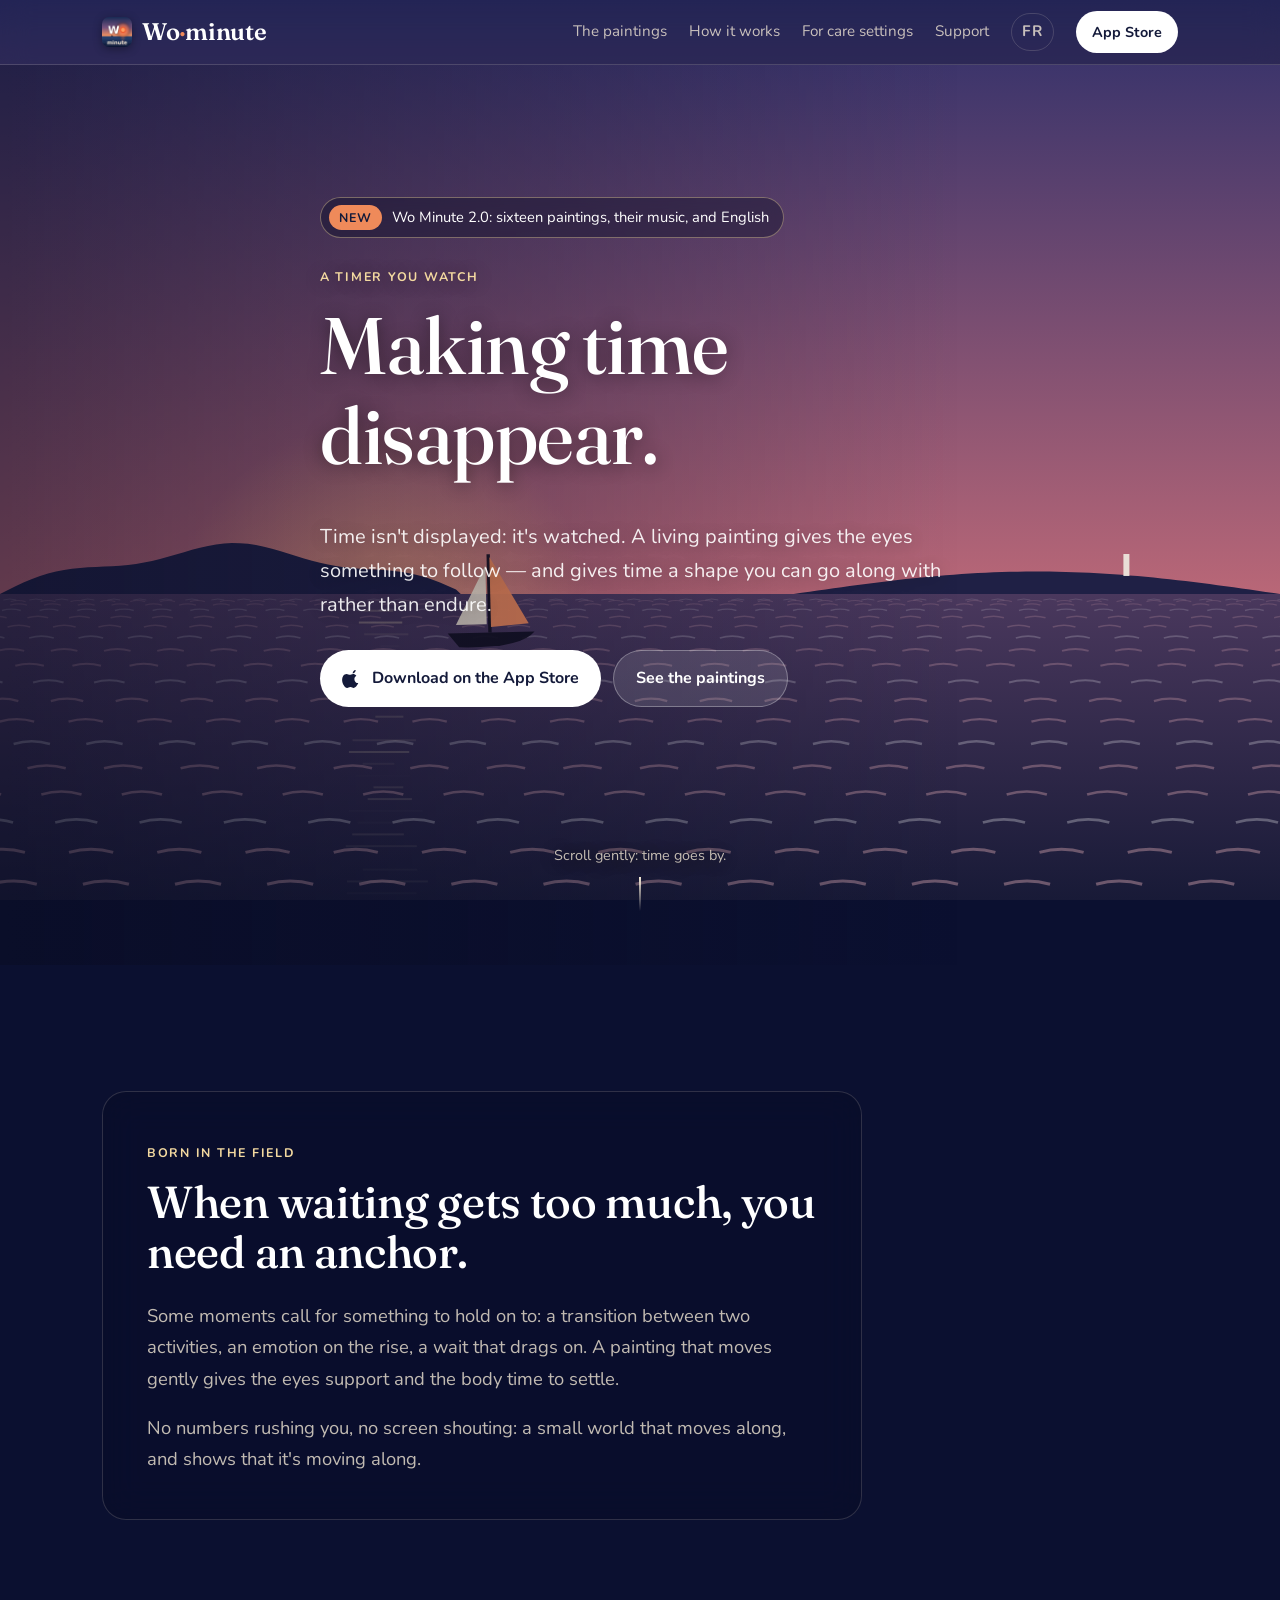
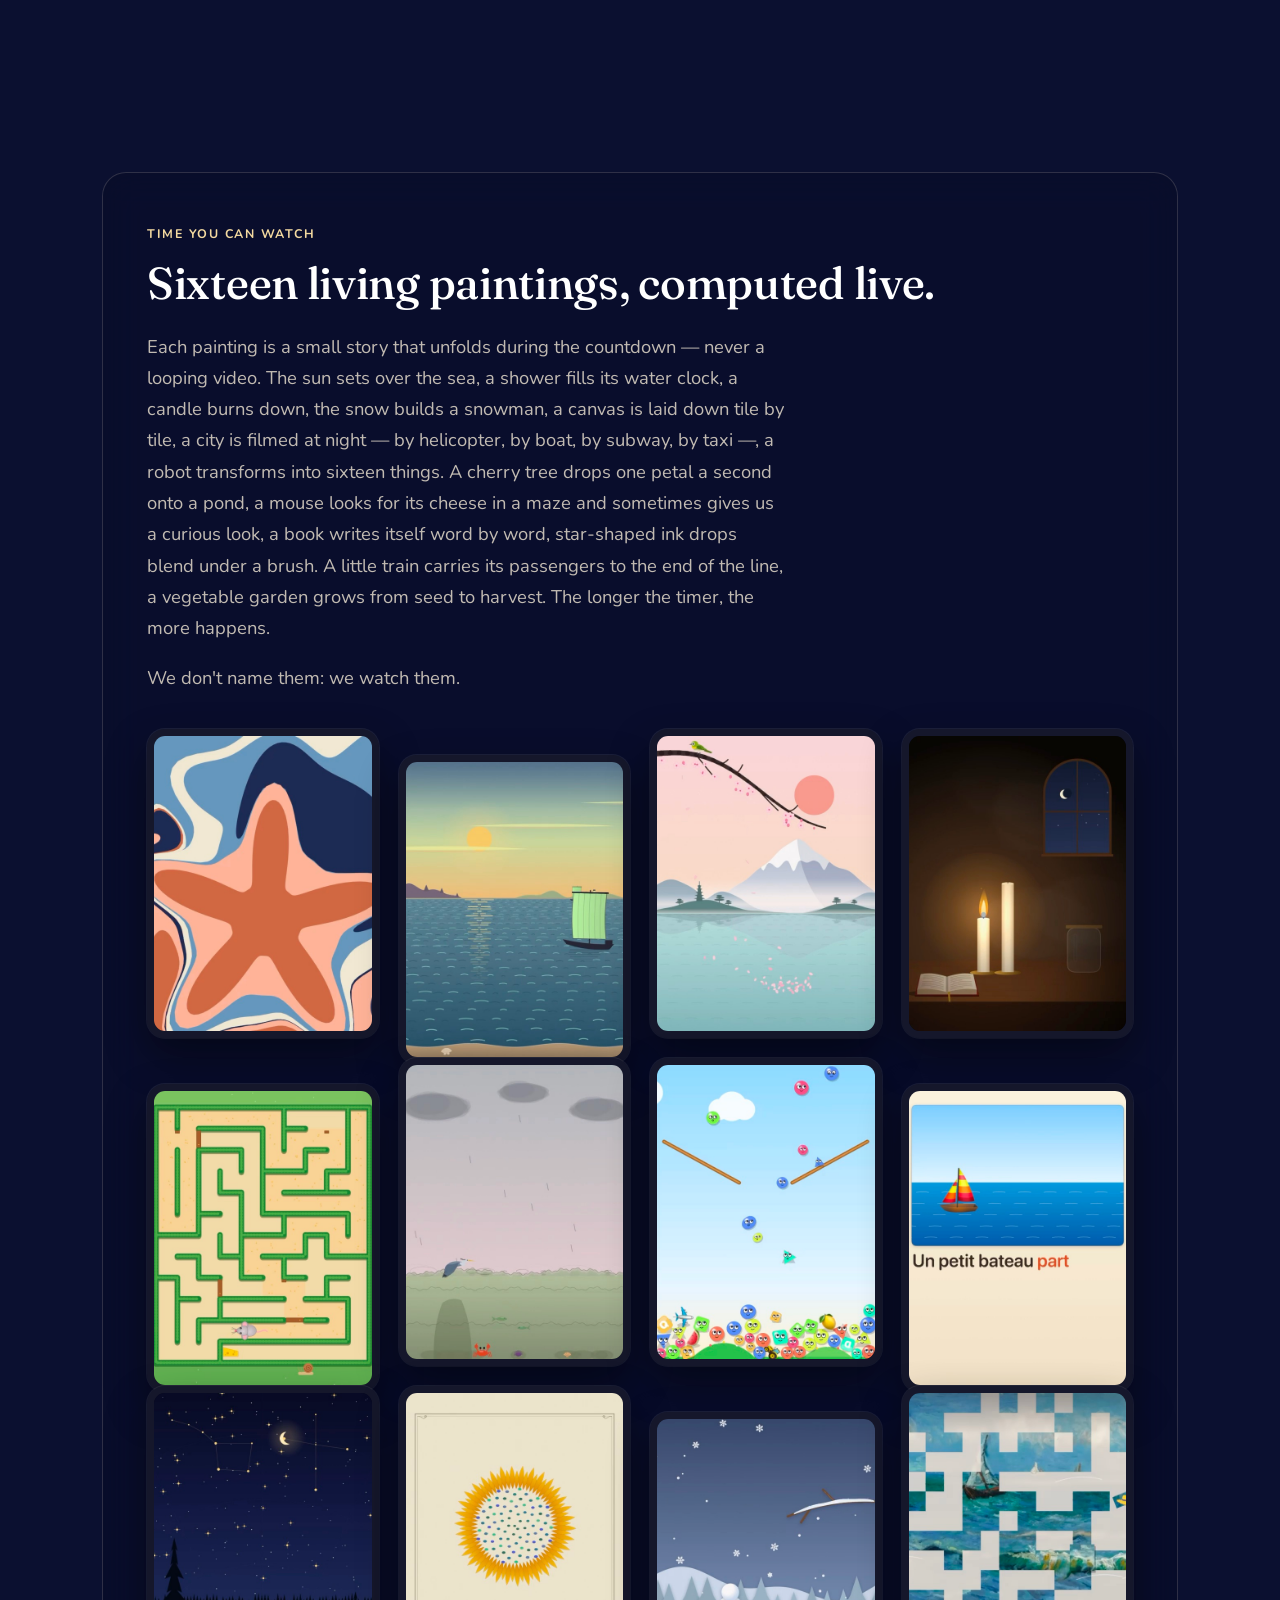
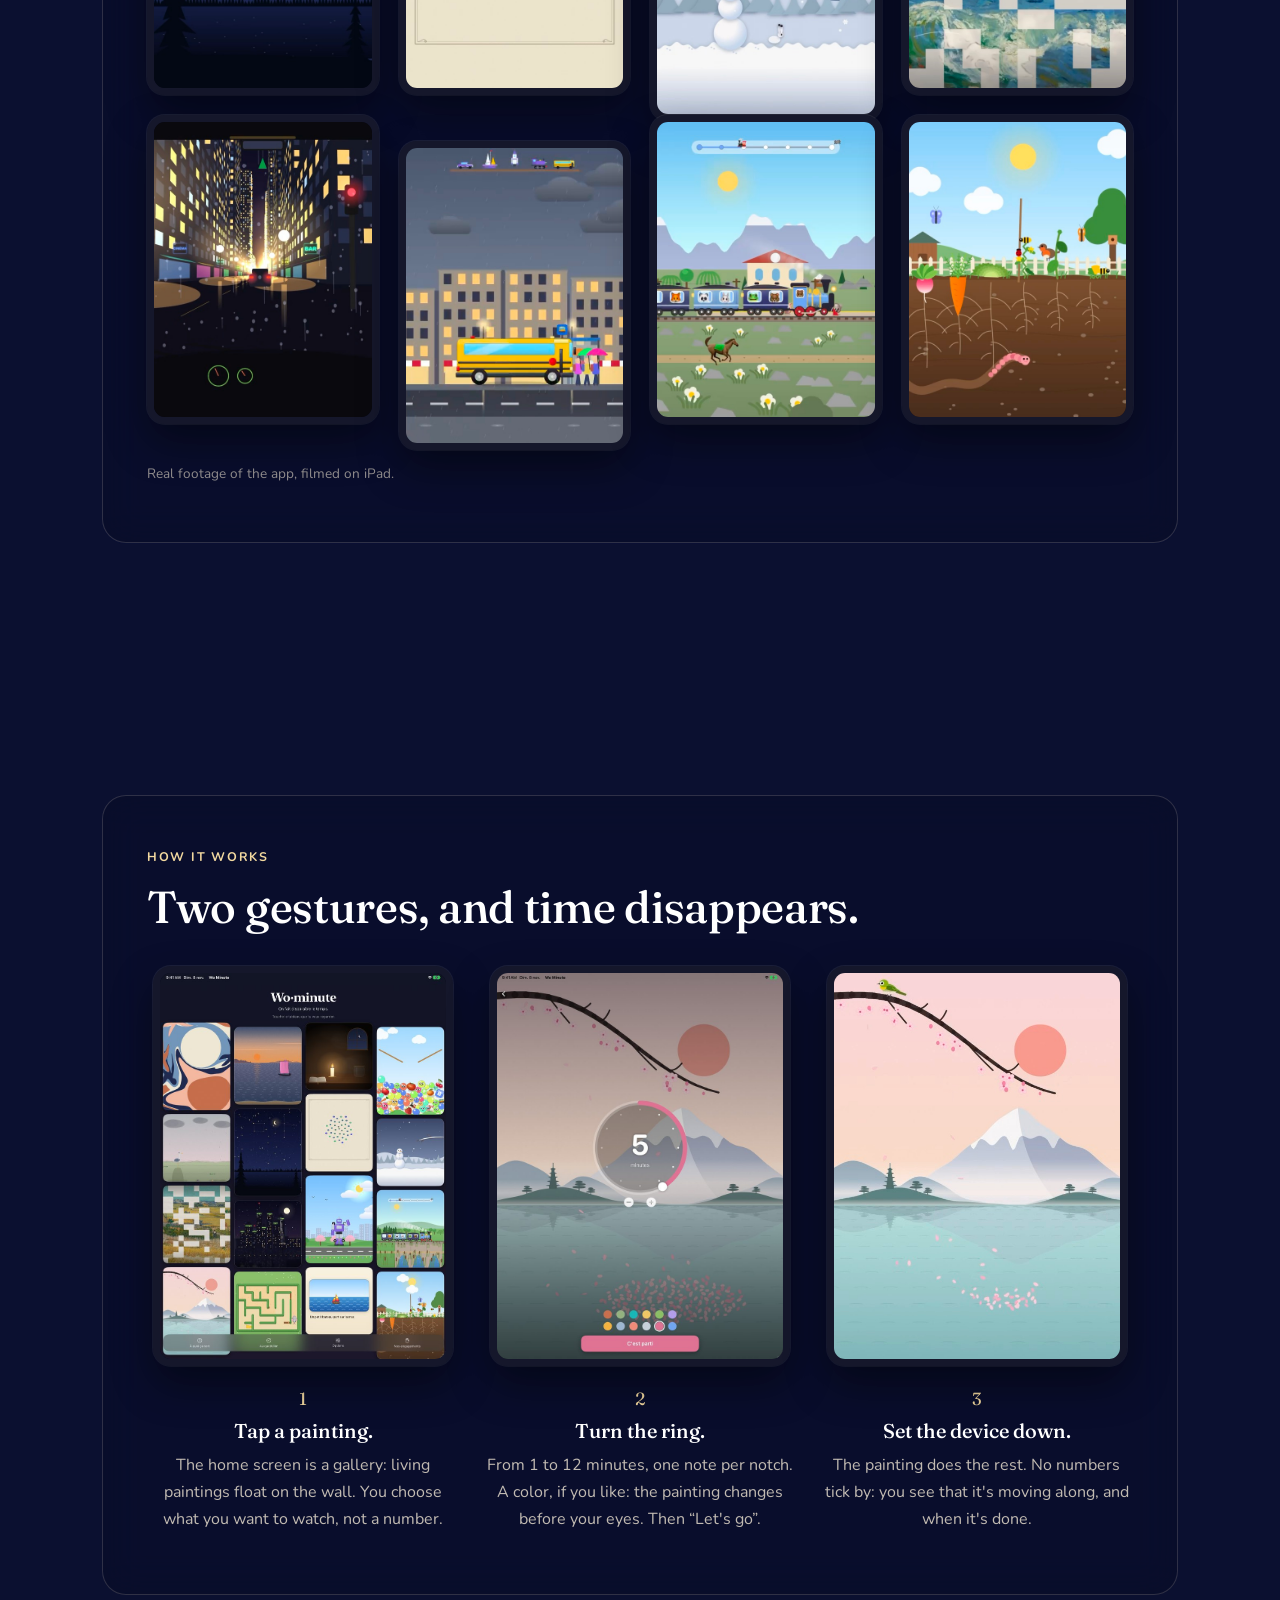
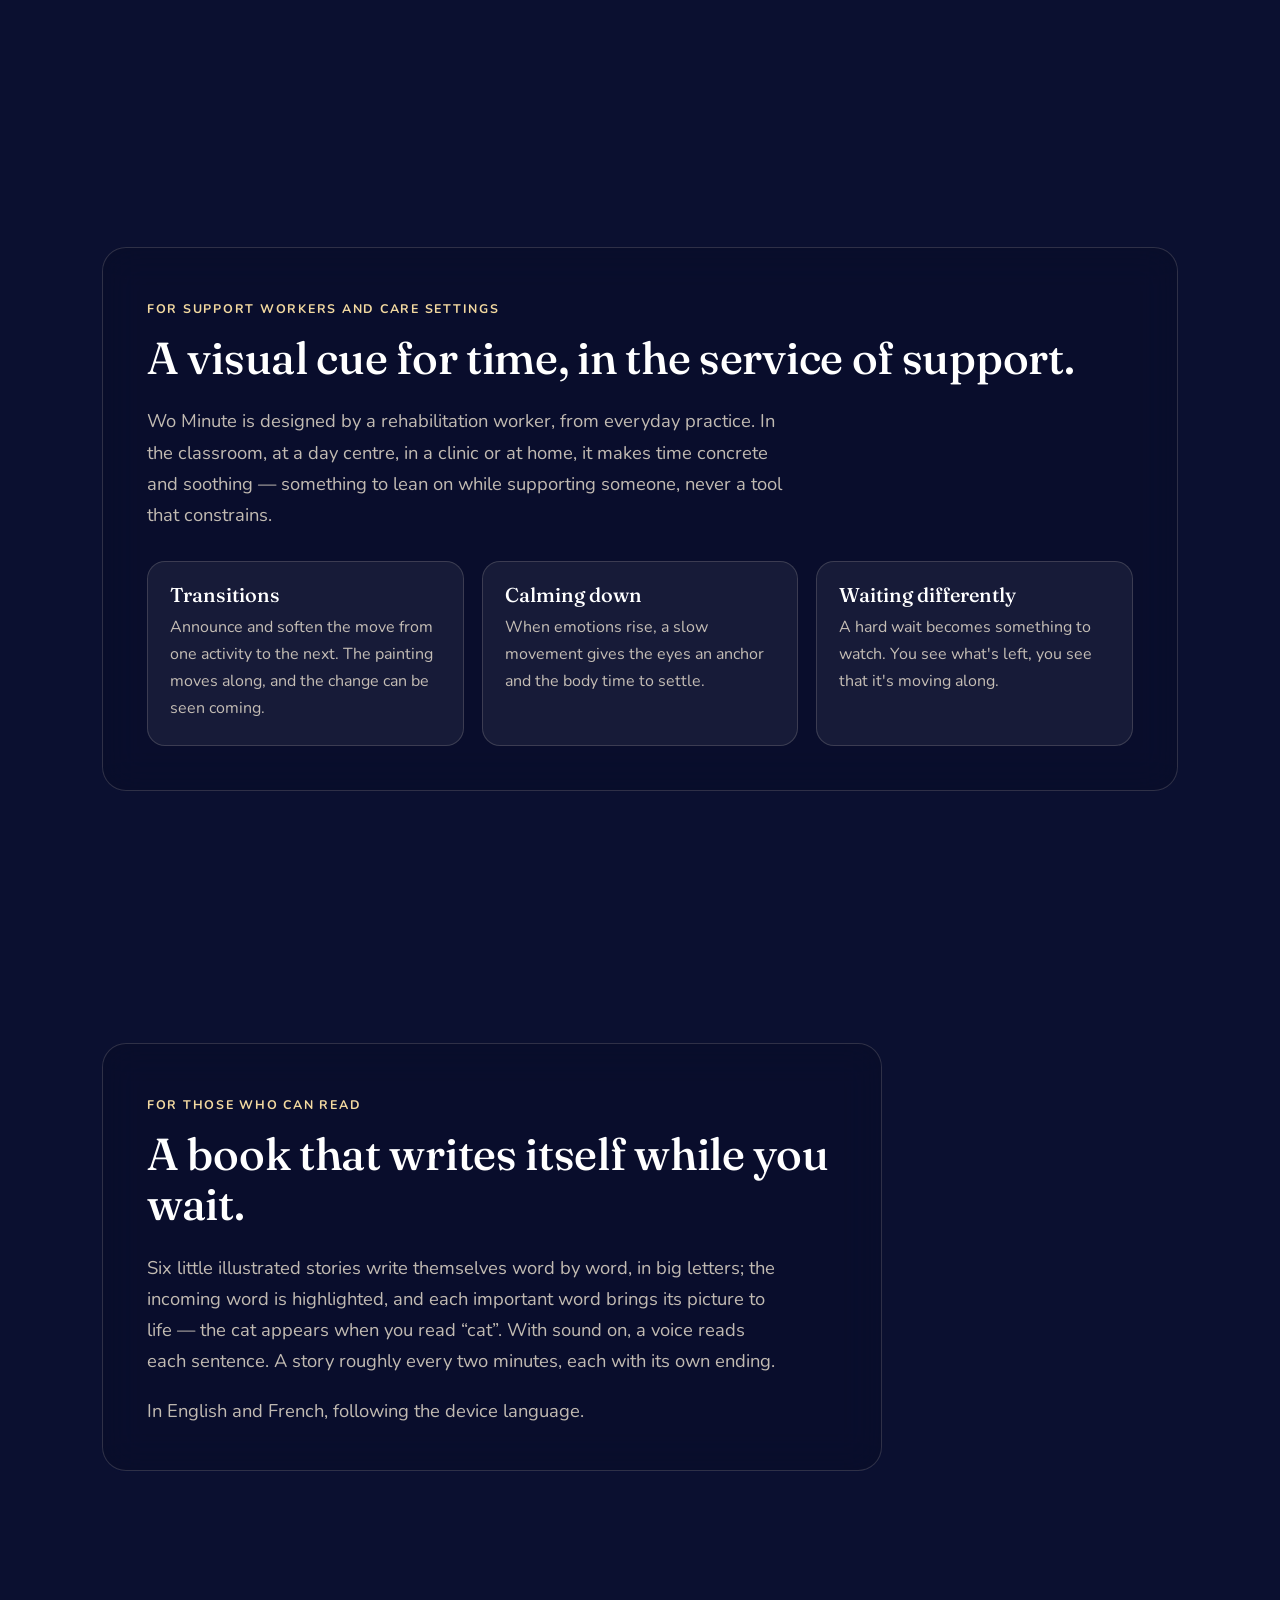
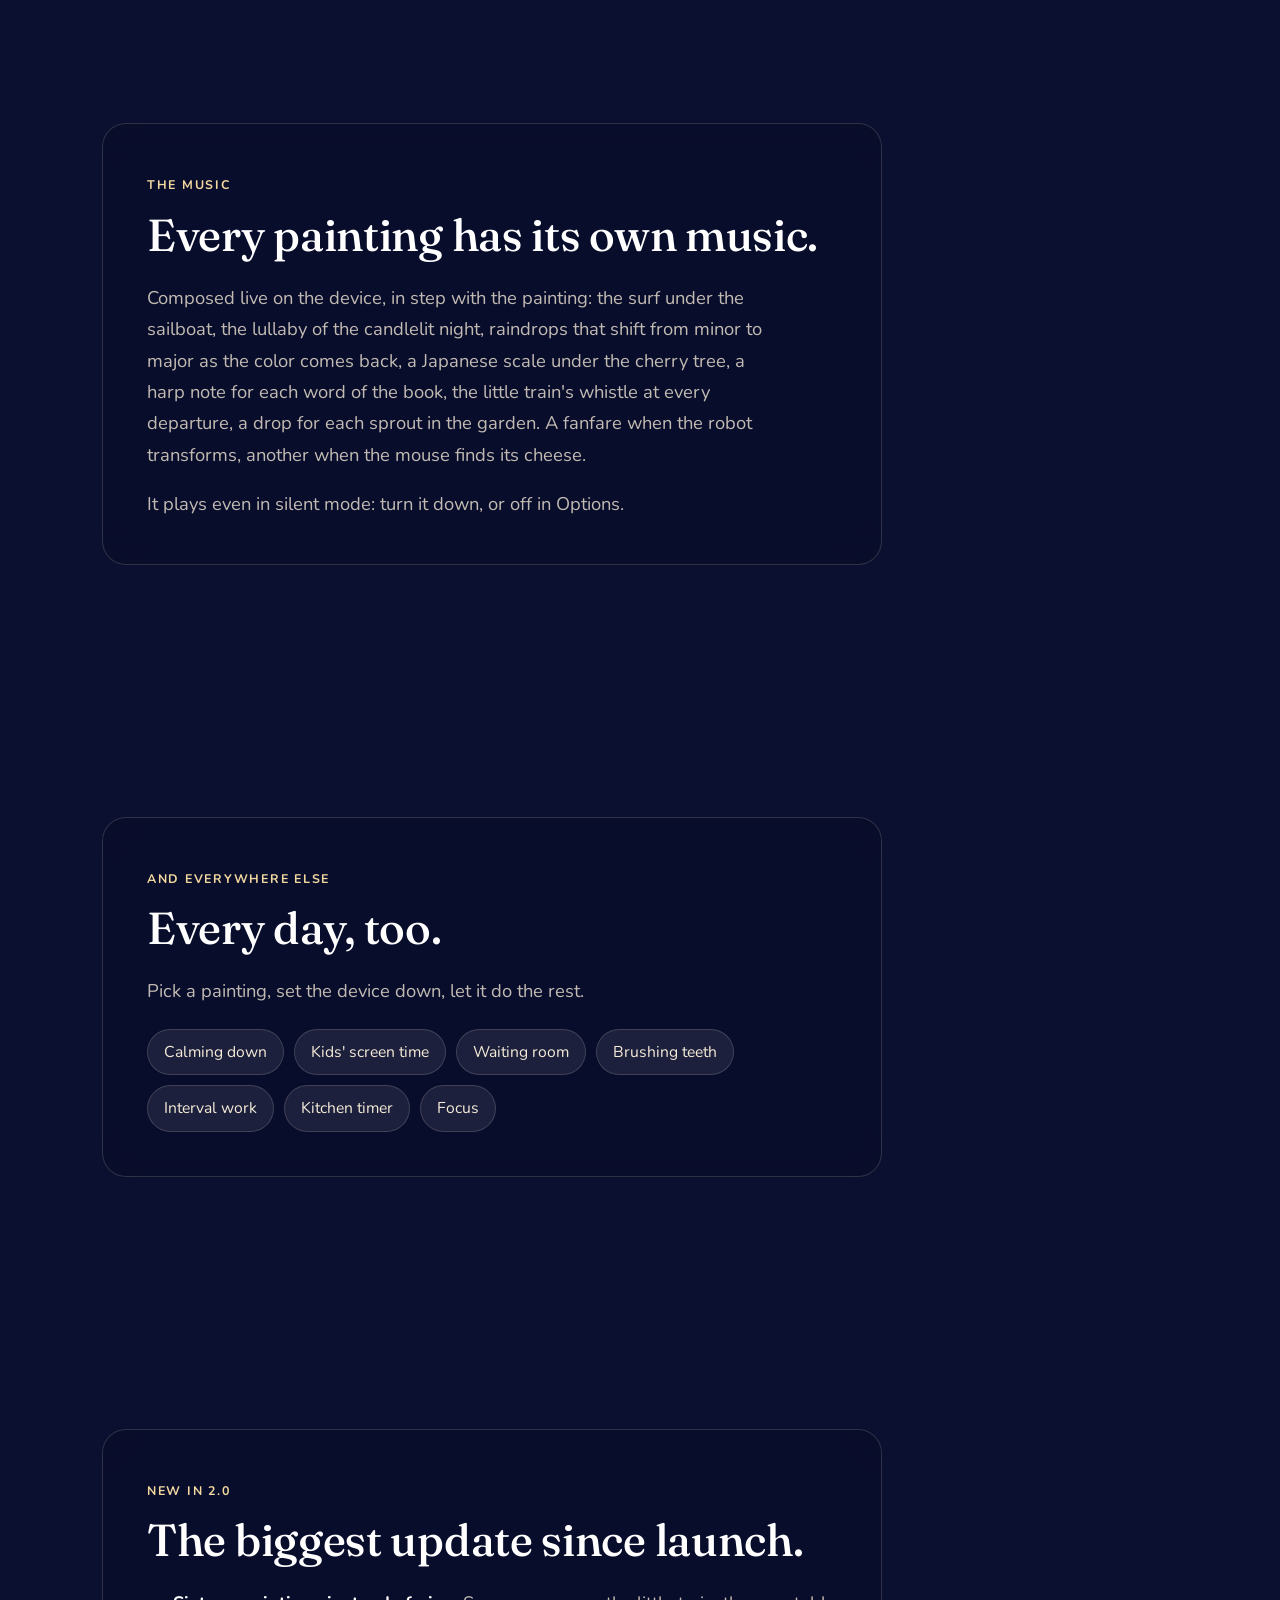
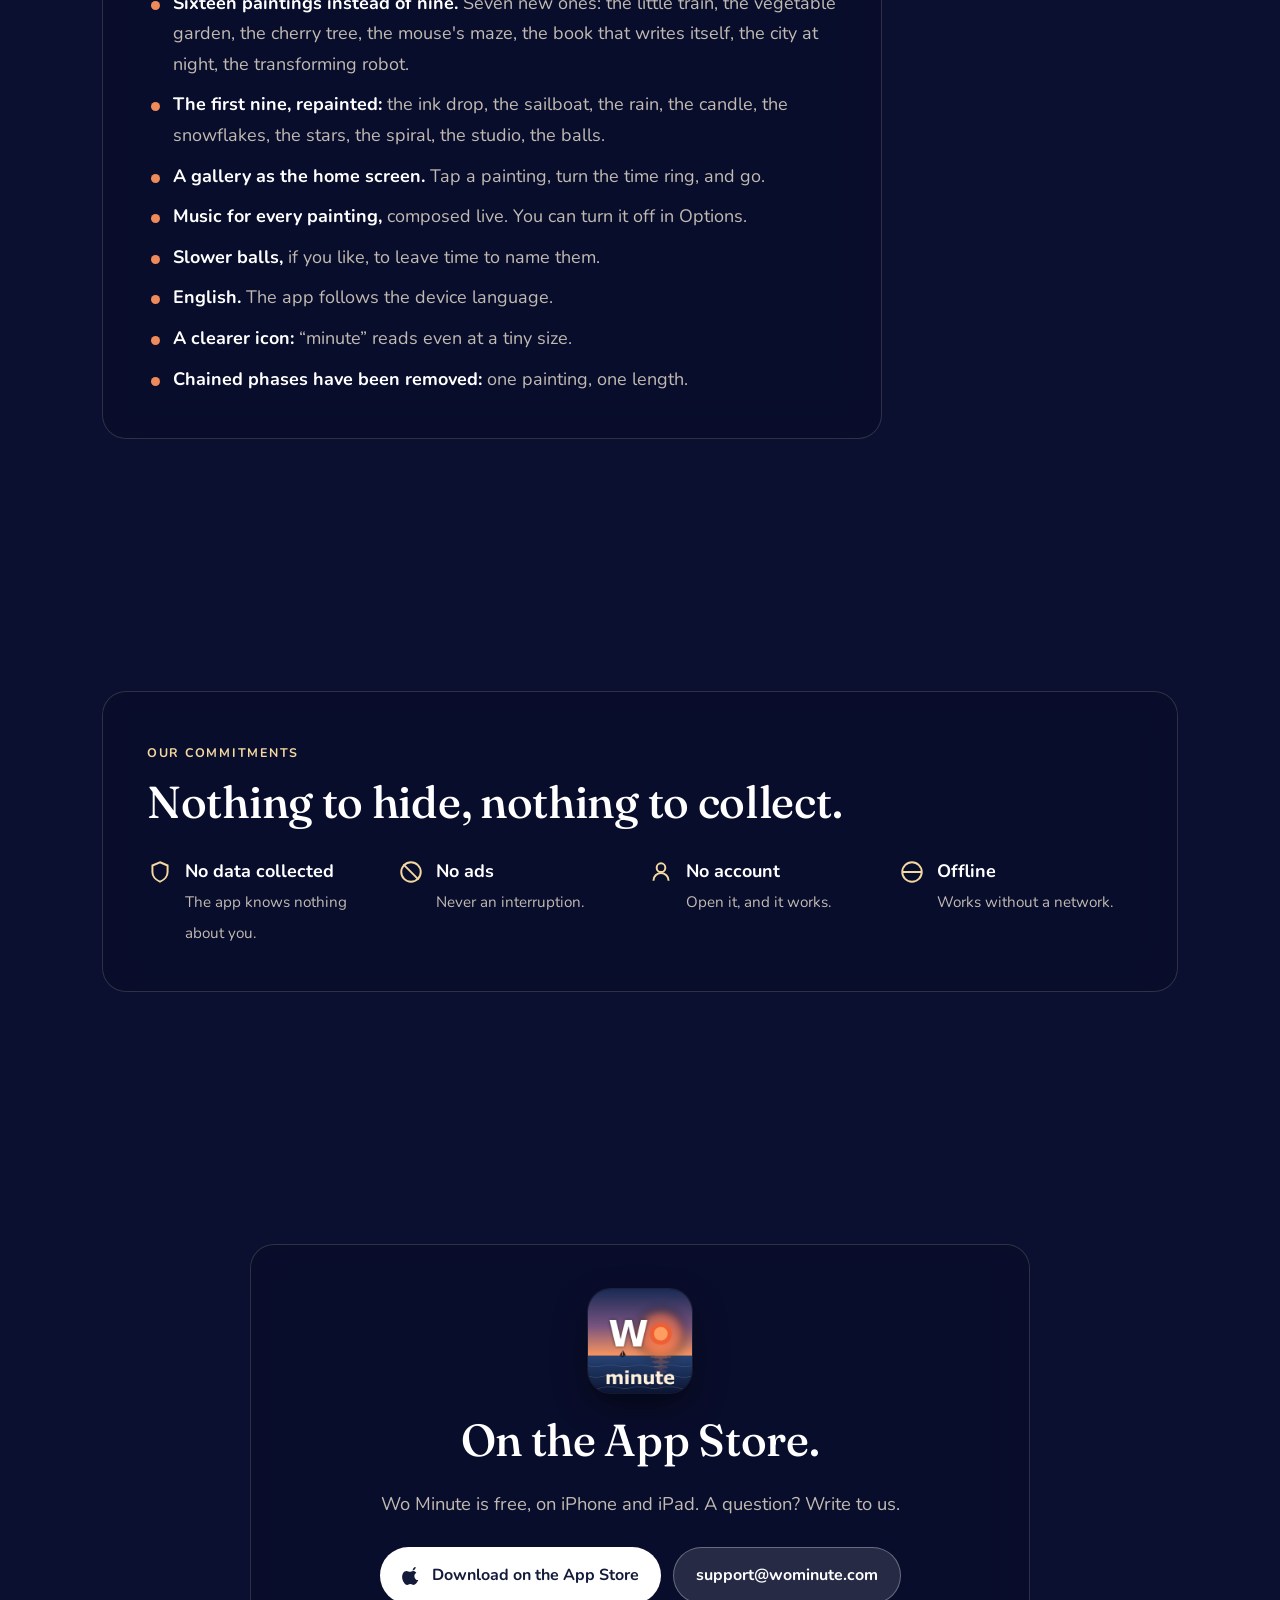
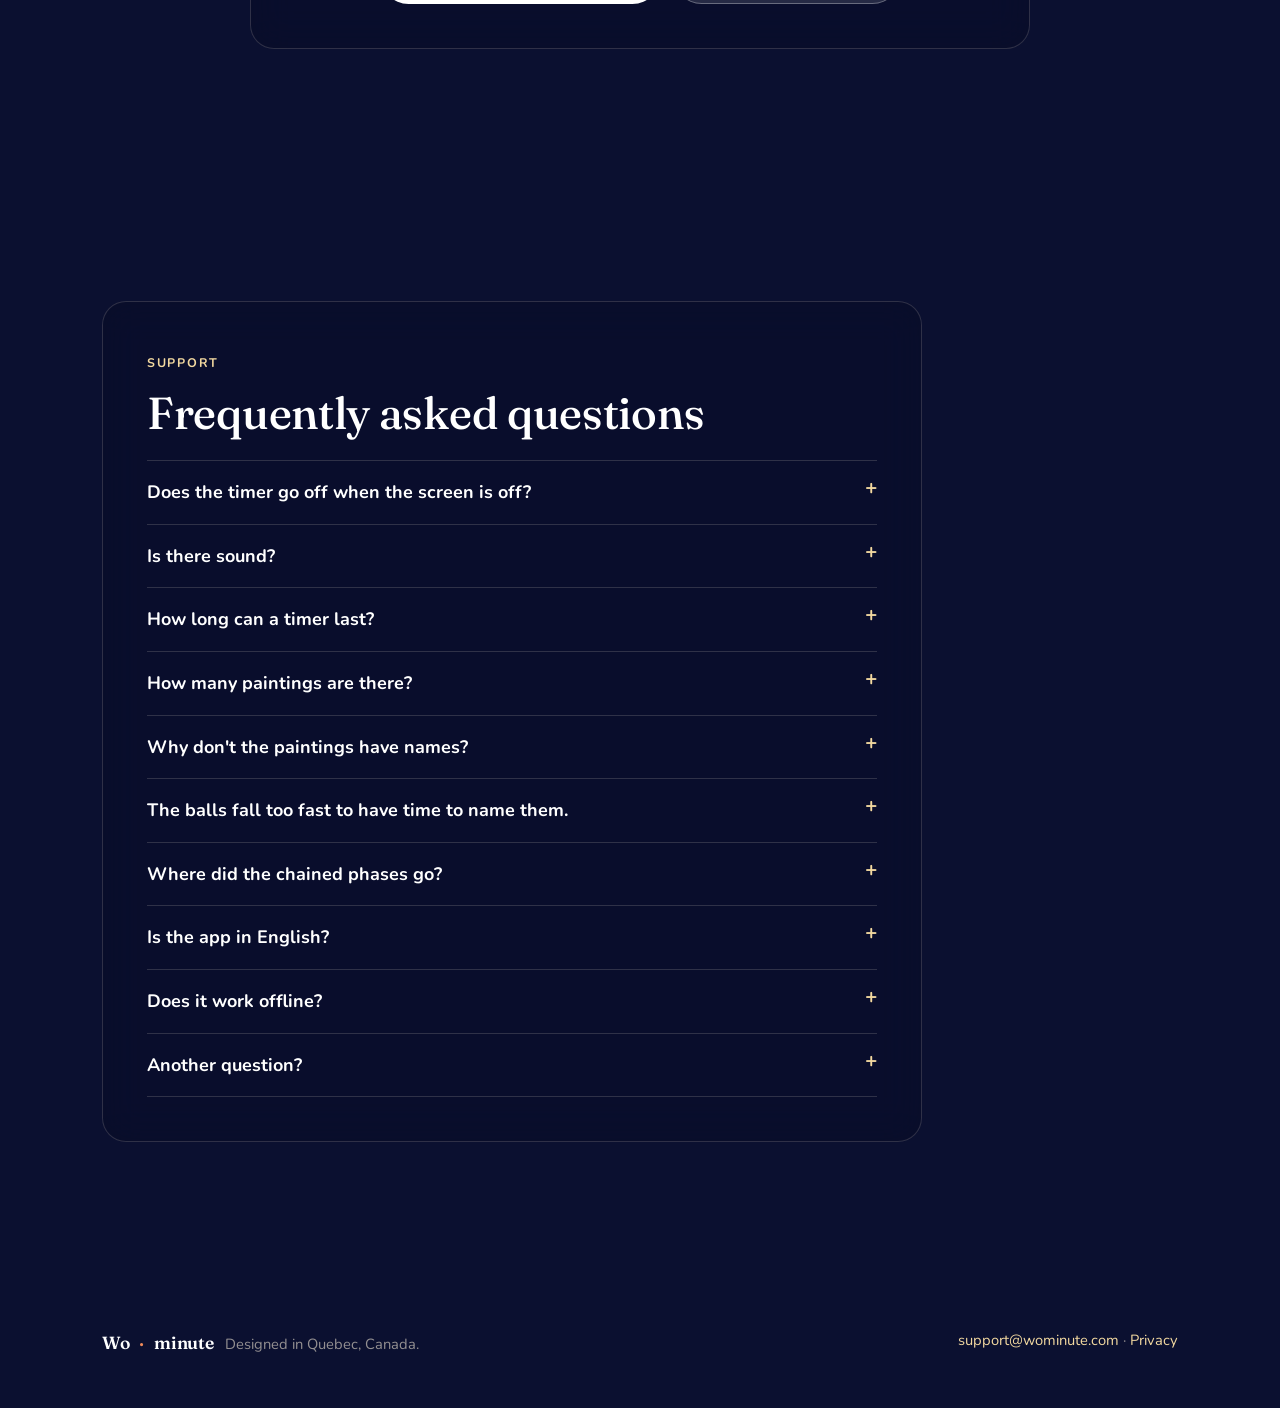
==== en/index.html @ 05194657 "Site 2.0 : la page anglaise, la nouvelle icône, « Nouveau dans la 2.0 », la FAQ des alertes corrigée" ====
<!doctype html>
<html lang="en">
<head>
<meta charset="utf-8">
<meta name="viewport" content="width=device-width, initial-scale=1, viewport-fit=cover">
<title>Wo Minute — Making time disappear</title>
<meta name="description" content="Wo Minute is a timer you watch. Sixteen living paintings, computed live, give the eyes something to follow and give time a shape you can go along with. Designed in Quebec by a rehabilitation worker.">
<meta name="theme-color" content="#0b1030">
<link rel="icon" type="image/png" href="/favicon.png">
<link rel="apple-touch-icon" href="/apple-touch-icon.png">
<link rel="alternate" hreflang="fr" href="https://wominute.com/">
<link rel="alternate" hreflang="en" href="https://wominute.com/en/">
<link rel="alternate" hreflang="x-default" href="https://wominute.com/">
<meta property="og:locale" content="en_US">
<meta property="og:locale:alternate" content="fr_CA">
<meta property="og:title" content="Wo Minute — Making time disappear">
<meta property="og:description" content="The timer you watch. A visual anchor for transitions, calming down and hard waits.">
<meta property="og:type" content="website">
<meta property="og:image" content="https://wominute.com/scenes/vagues.jpg">
<link rel="preconnect" href="https://fonts.googleapis.com">
<link rel="preconnect" href="https://fonts.gstatic.com" crossorigin>
<link href="https://fonts.googleapis.com/css2?family=Fraunces:opsz,wght@9..144,400;9..144,500;9..144,600&family=Nunito:wght@400;500;600;700&display=swap" rel="stylesheet">
<link rel="stylesheet" href="/site.css">
</head>
<body>
<canvas id="ciel" aria-hidden="true"></canvas>

<header>
  <div class="wrap nav">
    <a class="logo" href="#" aria-label="Wo Minute, back to top"><img src="/icone.png" alt=""><span class="mot">Wo<span>·</span>minute</span></a>
    <nav class="liens">
      <a class="secondaire" href="#paintings">The paintings</a>
      <a class="secondaire" href="#how">How it works</a>
      <a class="secondaire" href="#settings">For care settings</a>
      <a class="secondaire" href="#support">Support</a>
      <a class="langue" href="/" hreflang="fr" lang="fr" aria-label="Français">FR</a>
      <a class="btn btn-plein btn-petit" href="https://apps.apple.com/app/id6779363425">App Store</a>
    </nav>
  </div>
</header>

<main>
  <section class="ouverture">
    <div class="wrap">
      <a class="nouveau" href="#new"><b>New</b> Wo Minute 2.0: sixteen paintings, their music, and English</a><br>
      <div class="etiquette ombre">A timer you watch</div>
      <h1 class="ombre">Making time<br>disappear.</h1>
      <p class="lead ombre">Time isn't displayed: it's watched. A living painting gives the eyes something to follow — and gives time a shape you can go along with rather than endure.</p>
      <div class="actions">
        <a class="btn btn-plein" href="https://apps.apple.com/app/id6779363425">
          <svg viewBox="0 0 24 24" fill="currentColor" aria-hidden="true"><path d="M16.4 1.3c.1 1-.3 2-.9 2.7-.7.8-1.7 1.4-2.7 1.3-.1-1 .3-2 .9-2.7.7-.8 1.8-1.4 2.7-1.3zM19.5 16.9c-.5 1.2-.8 1.7-1.5 2.7-1 1.4-2.3 3.1-4 3.1-1.5 0-1.9-1-3.9-1-2 0-2.4 1-3.9 1-1.7 0-3-1.6-3.9-3C-.2 16.1-.6 11 1.4 8.3c1-1.4 2.6-2.3 4.1-2.3 1.6 0 2.6 1 3.9 1 1.3 0 2-1 3.9-1 1.4 0 2.9.8 3.9 2.1-3.4 1.9-2.9 6.8.4 8.8z"/></svg>
          Download on the App Store</a>
        <a class="btn btn-verre" href="#paintings">See the paintings</a>
      </div>
    </div>
    <div class="descends ombre">Scroll gently: time goes by.<i></i></div>
  </section>

  <section>
    <div class="wrap">
      <div class="carte apparait" style="max-width:760px">
        <div class="etiquette">Born in the field</div>
        <h2>When waiting gets too much, you need an anchor.</h2>
        <p class="lead">Some moments call for something to hold on to: a transition between two activities, an emotion on the rise, a wait that drags on. A painting that moves gently gives the eyes support and the body time to settle.</p>
        <p class="lead" style="margin:0">No numbers rushing you, no screen shouting: a small world that moves along, and shows that it's moving along.</p>
      </div>
    </div>
  </section>

  <section id="paintings">
    <div class="wrap">
      <div class="carte apparait">
        <div class="etiquette">Time you can watch</div>
        <h2>Sixteen living paintings, computed live.</h2>
        <p class="lead">Each painting is a small story that unfolds during the countdown — never a looping video. The sun sets over the sea, a shower fills its water clock, a candle burns down, the snow builds a snowman, a canvas is laid down tile by tile, a city is filmed at night — by helicopter, by boat, by subway, by taxi —, a robot transforms into sixteen things. A cherry tree drops one petal a second onto a pond, a mouse looks for its cheese in a maze and sometimes gives us a curious look, a book writes itself word by word, star-shaped ink drops blend under a brush. A little train carries its passengers to the end of the line, a vegetable garden grows from seed to harvest. The longer the timer, the more happens.</p>
        <p class="lead" style="margin:0">We don't name them: we watch them.</p>
        <div class="tableaux">
          <div class="tel"><video muted loop playsinline preload="none" poster="/scenes/goutte.jpg" aria-label="Star-shaped ink drops, a brush blending the colors"><source src="/scenes/goutte.mp4" type="video/mp4"></video></div>
          <div class="tel"><video muted loop playsinline preload="none" poster="/scenes/vagues.jpg" aria-label="A sailboat at sunset, the sea as a woodblock print"><source src="/scenes/vagues.mp4" type="video/mp4"></video></div>
          <div class="tel"><video muted loop playsinline preload="none" poster="/scenes/petales.jpg" aria-label="A cherry tree by a pond, a Japanese print"><source src="/scenes/petales.mp4" type="video/mp4"></video></div>
          <div class="tel"><video muted loop playsinline preload="none" poster="/scenes/bougie.jpg" aria-label="A candle in a bedroom, the night at the window"><source src="/scenes/bougie.mp4" type="video/mp4"></video></div>
          <div class="tel"><video muted loop playsinline preload="none" poster="/scenes/labyrinthe.jpg" aria-label="A mouse looking for its cheese in a hedge maze"><source src="/scenes/labyrinthe.mp4" type="video/mp4"></video></div>
          <div class="tel"><video muted loop playsinline preload="none" poster="/scenes/pluie.jpg" aria-label="A watercolor shower, a heron on its rock"><source src="/scenes/pluie.mp4" type="video/mp4"></video></div>
          <div class="tel"><video muted loop playsinline preload="none" poster="/scenes/balles.jpg" aria-label="Balls, fruit and letters falling"><source src="/scenes/balles.mp4" type="video/mp4"></video></div>
          <div class="tel"><video muted loop playsinline preload="none" poster="/scenes/texte.jpg" aria-label="An illustrated book writing itself word by word"><source src="/scenes/texte.mp4" type="video/mp4"></video></div>
          <div class="tel"><video muted loop playsinline preload="none" poster="/scenes/etoiles.jpg" aria-label="The constellations above a lake"><source src="/scenes/etoiles.mp4" type="video/mp4"></video></div>
          <div class="tel"><video muted loop playsinline preload="none" poster="/scenes/spirale.jpg" aria-label="Seeds set at the golden angle"><source src="/scenes/spirale.mp4" type="video/mp4"></video></div>
          <div class="tel"><video muted loop playsinline preload="none" poster="/scenes/flocons.jpg" aria-label="A paper-cut winter, a snowman"><source src="/scenes/flocons.mp4" type="video/mp4"></video></div>
          <div class="tel"><video muted loop playsinline preload="none" poster="/scenes/briques.jpg" aria-label="A Van Gogh canvas laid down tile by tile"><source src="/scenes/briques.mp4" type="video/mp4"></video></div>
          <div class="tel"><video muted loop playsinline preload="none" poster="/scenes/ville.jpg" aria-label="A city at night, seen from a taxi in the rain"><source src="/scenes/ville.mp4" type="video/mp4"></video></div>
          <div class="tel"><video muted loop playsinline preload="none" poster="/scenes/robot.jpg" aria-label="A robot transforming, and the scenery with it"><source src="/scenes/robot.mp4" type="video/mp4"></video></div>
          <div class="tel"><video muted loop playsinline preload="none" poster="/scenes/train.jpg" aria-label="A little steam train and its passengers, from station to station"><source src="/scenes/train.mp4" type="video/mp4"></video></div>
          <div class="tel"><video muted loop playsinline preload="none" poster="/scenes/potager.jpg" aria-label="A cutaway vegetable garden growing from seed to harvest"><source src="/scenes/potager.mp4" type="video/mp4"></video></div>
        </div>
        <p class="note">Real footage of the app, filmed on iPad.</p>
      </div>
    </div>
  </section>

  <section id="how">
    <div class="wrap">
      <div class="carte apparait">
        <div class="etiquette">How it works</div>
        <h2>Two gestures, and time disappears.</h2>
        <div class="gestes">
          <div class="geste">
            <div class="tel"><img src="/scenes/galerie.jpg" alt="The home gallery: a wall of living paintings" loading="lazy"></div>
            <span class="num">1</span>
            <h3>Tap a painting.</h3>
            <p>The home screen is a gallery: living paintings float on the wall. You choose what you want to watch, not a number.</p>
          </div>
          <div class="geste">
            <div class="tel"><img src="/scenes/tableau.jpg" alt="The open painting, the time ring and the colors" loading="lazy"></div>
            <span class="num">2</span>
            <h3>Turn the ring.</h3>
            <p>From 1 to 12 minutes, one note per notch. A color, if you like: the painting changes before your eyes. Then “Let's go”.</p>
          </div>
          <div class="geste">
            <div class="tel"><video muted loop playsinline preload="none" poster="/scenes/petales.jpg" aria-label="The cherry tree moving along during the timer"><source src="/scenes/petales.mp4" type="video/mp4"></video></div>
            <span class="num">3</span>
            <h3>Set the device down.</h3>
            <p>The painting does the rest. No numbers tick by: you see that it's moving along, and when it's done.</p>
          </div>
        </div>
      </div>
    </div>
  </section>

  <section id="settings">
    <div class="wrap">
      <div class="carte apparait">
        <div class="etiquette">For support workers and care settings</div>
        <h2>A visual cue for time, in the service of support.</h2>
        <p class="lead">Wo Minute is designed by a rehabilitation worker, from everyday practice. In the classroom, at a day centre, in a clinic or at home, it makes time concrete and soothing — something to lean on while supporting someone, never a tool that constrains.</p>
        <div class="trois">
          <div><h3>Transitions</h3><p>Announce and soften the move from one activity to the next. The painting moves along, and the change can be seen coming.</p></div>
          <div><h3>Calming down</h3><p>When emotions rise, a slow movement gives the eyes an anchor and the body time to settle.</p></div>
          <div><h3>Waiting differently</h3><p>A hard wait becomes something to watch. You see what's left, you see that it's moving along.</p></div>
        </div>
      </div>
    </div>
  </section>

  <section>
    <div class="wrap">
      <div class="carte apparait" style="max-width:780px">
        <div class="etiquette">For those who can read</div>
        <h2>A book that writes itself while you wait.</h2>
        <p class="lead">Six little illustrated stories write themselves word by word, in big letters; the incoming word is highlighted, and each important word brings its picture to life — the cat appears when you read “cat”. With sound on, a voice reads each sentence. A story roughly every two minutes, each with its own ending.</p>
        <p class="lead" style="margin:0">In English and French, following the device language.</p>
      </div>
    </div>
  </section>

  <section>
    <div class="wrap">
      <div class="carte apparait" style="max-width:780px">
        <div class="etiquette">The music</div>
        <h2>Every painting has its own music.</h2>
        <p class="lead">Composed live on the device, in step with the painting: the surf under the sailboat, the lullaby of the candlelit night, raindrops that shift from minor to major as the color comes back, a Japanese scale under the cherry tree, a harp note for each word of the book, the little train's whistle at every departure, a drop for each sprout in the garden. A fanfare when the robot transforms, another when the mouse finds its cheese.</p>
        <p class="lead" style="margin:0">It plays even in silent mode: turn it down, or off in Options.</p>
      </div>
    </div>
  </section>

  <section>
    <div class="wrap">
      <div class="carte apparait" style="max-width:780px">
        <div class="etiquette">And everywhere else</div>
        <h2>Every day, too.</h2>
        <p class="lead">Pick a painting, set the device down, let it do the rest.</p>
        <div class="puces"><span>Calming down</span><span>Kids' screen time</span><span>Waiting room</span><span>Brushing teeth</span><span>Interval work</span><span>Kitchen timer</span><span>Focus</span></div>
      </div>
    </div>
  </section>

  <section id="new">
    <div class="wrap">
      <div class="carte apparait" style="max-width:780px">
        <div class="etiquette">New in 2.0</div>
        <h2>The biggest update since launch.</h2>
        <ul class="liste-nouveau">
          <li><b>Sixteen paintings instead of nine.</b> Seven new ones: the little train, the vegetable garden, the cherry tree, the mouse's maze, the book that writes itself, the city at night, the transforming robot.</li>
          <li><b>The first nine, repainted:</b> the ink drop, the sailboat, the rain, the candle, the snowflakes, the stars, the spiral, the studio, the balls.</li>
          <li><b>A gallery as the home screen.</b> Tap a painting, turn the time ring, and go.</li>
          <li><b>Music for every painting,</b> composed live. You can turn it off in Options.</li>
          <li><b>Slower balls,</b> if you like, to leave time to name them.</li>
          <li><b>English.</b> The app follows the device language.</li>
          <li><b>A clearer icon:</b> “minute” reads even at a tiny size.</li>
          <li><b>Chained phases have been removed:</b> one painting, one length.</li>
        </ul>
      </div>
    </div>
  </section>

  <section>
    <div class="wrap">
      <div class="carte apparait">
        <div class="etiquette">Our commitments</div>
        <h2>Nothing to hide, nothing to collect.</h2>
        <div class="valeurs">
          <div class="valeur"><svg viewBox="0 0 24 24" fill="none" stroke="currentColor" stroke-width="1.8"><path d="M12 3l7 3v6c0 5-3 7-7 9-4-2-7-4-7-9V6z"/></svg><div><b>No data collected</b><span>The app knows nothing about you.</span></div></div>
          <div class="valeur"><svg viewBox="0 0 24 24" fill="none" stroke="currentColor" stroke-width="1.8"><circle cx="12" cy="12" r="9"/><path d="M5 5l14 14"/></svg><div><b>No ads</b><span>Never an interruption.</span></div></div>
          <div class="valeur"><svg viewBox="0 0 24 24" fill="none" stroke="currentColor" stroke-width="1.8"><path d="M12 12a4 4 0 100-8 4 4 0 000 8z"/><path d="M5 20a7 7 0 0114 0"/></svg><div><b>No account</b><span>Open it, and it works.</span></div></div>
          <div class="valeur"><svg viewBox="0 0 24 24" fill="none" stroke="currentColor" stroke-width="1.8"><path d="M3 12h18M3 12a9 9 0 0118 0M3 12a9 9 0 0018 0"/></svg><div><b>Offline</b><span>Works without a network.</span></div></div>
        </div>
      </div>
    </div>
  </section>

  <section>
    <div class="wrap">
      <div class="carte apparait" style="max-width:780px; text-align:center; margin:0 auto">
        <img class="icone-app" src="/icone.png" alt="The Wo Minute icon: a W, a sun setting over the sea, and the word minute">
        <h2>On the App Store.</h2>
        <p class="lead" style="margin:0 auto 24px">Wo Minute is free, on iPhone and iPad. A question? Write to us.</p>
        <div class="actions" style="justify-content:center">
          <a class="btn btn-plein" href="https://apps.apple.com/app/id6779363425">
            <svg viewBox="0 0 24 24" fill="currentColor" aria-hidden="true"><path d="M16.4 1.3c.1 1-.3 2-.9 2.7-.7.8-1.7 1.4-2.7 1.3-.1-1 .3-2 .9-2.7.7-.8 1.8-1.4 2.7-1.3zM19.5 16.9c-.5 1.2-.8 1.7-1.5 2.7-1 1.4-2.3 3.1-4 3.1-1.5 0-1.9-1-3.9-1-2 0-2.4 1-3.9 1-1.7 0-3-1.6-3.9-3C-.2 16.1-.6 11 1.4 8.3c1-1.4 2.6-2.3 4.1-2.3 1.6 0 2.6 1 3.9 1 1.3 0 2-1 3.9-1 1.4 0 2.9.8 3.9 2.1-3.4 1.9-2.9 6.8.4 8.8z"/></svg>
            Download on the App Store</a>
          <a class="btn btn-verre" href="mailto:support@wominute.com">support@wominute.com</a>
        </div>
      </div>
    </div>
  </section>

  <section id="support">
    <div class="wrap">
      <div class="carte apparait" style="max-width:820px">
        <div class="etiquette">Support</div>
        <h2>Frequently asked questions</h2>
        <details><summary>Does the timer go off when the screen is off?</summary><p>Yes, if notifications are allowed. Wo Minute asks the first time you start a timer; you can also turn them on from the menu, under “Our commitments”. If you said no: Settings ▸ Wo Minute ▸ Notifications.</p></details>
        <details><summary>Is there sound?</summary><p>Two things. Every painting has its own music, composed live; it plays even in silent mode, and can be turned off in Options. At the end, an alert of your choice: a sound, a vibration or a spoken announcement.</p></details>
        <details><summary>How long can a timer last?</summary><p>From 1 to 12 minutes, one minute per notch of the ring. The longer it is, the more happens in the painting.</p></details>
        <details><summary>How many paintings are there?</summary><p>Sixteen: the ink drop, the sailboat, the cherry tree, the candle, the maze, the rain, the balls, the book, the stars, the spiral, the snowflakes, the studio, the city, the robot, the little train and the vegetable garden. Each one changes from one session to the next.</p></details>
        <details><summary>Why don't the paintings have names?</summary><p>We don't name them: we watch them. For those who can't see the screen, VoiceOver says the name of each painting.</p></details>
        <details><summary>The balls fall too fast to have time to name them.</summary><p>In Options, the falling speed can be slowed down. One still falls every second; tap one, and a voice says its name.</p></details>
        <details><summary>Where did the chained phases go?</summary><p>Version 2.0 removed them: one painting, one length. To chain two moments, start a second painting when the first one ends.</p></details>
        <details><summary>Is the app in English?</summary><p>Yes, since 2.0: it follows the device language. This site also has a <a href="/" hreflang="fr">French page</a>.</p></details>
        <details><summary>Does it work offline?</summary><p>Entirely. No connection is required, no data is sent.</p></details>
        <details><summary>Another question?</summary><p>Write to <a href="mailto:support@wominute.com">support@wominute.com</a> — we answer within a few days.</p></details>
      </div>
    </div>
  </section>
</main>

<footer>
  <div class="wrap">
    <span><span class="logo" style="font-size:1.1rem">Wo<span>·</span>minute</span> &nbsp; Designed in Quebec, Canada.</span>
    <span><a href="mailto:support@wominute.com">support@wominute.com</a> · <a href="/en/privacy">Privacy</a></span>
  </div>
</footer>

<script src="/ciel.js"></script>
</body>
</html>
---- site.css ----
:root{
  --cream:#f6ecd8; --cream-dim:rgba(246,236,216,.78); --cream-faint:rgba(246,236,216,.58);
  --gold:#f3d9a0; --sun:#ef8a5a; --line:rgba(246,236,216,.16);
  --verre:rgba(10,12,34,.46); --verre-fort:rgba(10,12,34,.62);
  --maxw:1120px; --r:24px; --ease:cubic-bezier(.22,.61,.36,1);
}
*{box-sizing:border-box}
html{scroll-behavior:smooth}
body{margin:0; background:#0b1030; color:var(--cream);
  font-family:"Nunito",system-ui,sans-serif; font-size:18px; line-height:1.7;
  -webkit-font-smoothing:antialiased; overflow-x:hidden}
#ciel{position:fixed; inset:0; width:100vw; height:100vh; z-index:-1; display:block}
h1,h2,h3{font-family:"Fraunces",Georgia,serif; font-weight:500; line-height:1.12; color:#fff; margin:0 0 .5em}
h1{font-size:clamp(2.6rem,7vw,5rem); letter-spacing:-.5px}
h2{font-size:clamp(1.8rem,4vw,2.8rem); letter-spacing:-.3px}
h3{font-size:1.25rem}
p{margin:0 0 1em}
a{color:var(--gold); text-decoration:none}
a:hover{text-decoration:underline}
.wrap{max-width:var(--maxw); margin:0 auto; padding:0 22px}
.ombre{text-shadow:0 2px 18px rgba(0,0,0,.45)}

/* L'en-tête */
header{position:sticky; top:0; z-index:10; backdrop-filter:blur(14px); -webkit-backdrop-filter:blur(14px);
  background:rgba(10,12,34,.28); border-bottom:1px solid var(--line)}
.nav{display:flex; align-items:center; justify-content:space-between; height:64px}
.logo{font-family:"Fraunces",serif; font-size:1.5rem; color:#fff; font-weight:600; letter-spacing:-.3px}
.logo span{color:var(--sun)}
.liens{display:flex; gap:22px; align-items:center; font-size:.95rem}
.liens a{color:var(--cream-dim)}
.liens a:hover{color:#fff; text-decoration:none}
.liens a.btn-plein,.liens a.btn-plein:hover{color:#141a3a}
@media (max-width:820px){ .liens a.secondaire{display:none} }

/* Les boutons */
.btn{display:inline-flex; align-items:center; gap:10px; padding:14px 22px; border-radius:999px; font-weight:700;
  font-size:1rem; transition:transform .2s var(--ease), background .2s}
.btn:hover{text-decoration:none; transform:translateY(-1px)}
.btn svg{width:20px; height:20px}
.btn-plein{background:#fff; color:#141a3a}
.btn-verre{background:rgba(255,255,255,.12); color:#fff; border:1px solid rgba(255,255,255,.3)}
.btn-petit{padding:9px 16px; font-size:.9rem}

/* Les sections : du texte posé sur le ciel qui change */
section{position:relative; padding:14vh 0}
.carte{background:var(--verre); backdrop-filter:blur(18px) saturate(120%); -webkit-backdrop-filter:blur(18px) saturate(120%);
  border:1px solid var(--line); border-radius:var(--r); padding:clamp(24px,4vw,44px)}
.etiquette{display:inline-block; font-size:.78rem; letter-spacing:.14em; text-transform:uppercase; color:var(--gold); margin-bottom:14px; font-weight:700}
.lead{font-size:1.15rem; color:var(--cream-dim); max-width:640px}
.apparait{opacity:0; transform:translateY(24px); transition:opacity .9s var(--ease), transform .9s var(--ease)}
.apparait.vu{opacity:1; transform:none}

/* L'ouverture */
.ouverture{min-height:100vh; display:flex; align-items:center; padding-top:0}
.ouverture::before{content:""; position:absolute; inset:0; pointer-events:none;
  background:linear-gradient(90deg, rgba(10,12,34,.5) 0%, rgba(10,12,34,.22) 45%, transparent 75%)}
.ouverture .wrap{position:relative}
.ouverture .lead{font-size:1.25rem; color:#fff; opacity:.9}
.actions{display:flex; flex-wrap:wrap; gap:12px; margin-top:28px}
.descends{position:absolute; left:50%; bottom:6vh; transform:translateX(-50%); color:var(--cream-dim); font-size:.9rem; text-align:center}
.descends i{display:block; width:2px; height:34px; margin:10px auto 0; background:linear-gradient(var(--cream),transparent); animation:goutte 2.2s infinite}
@keyframes goutte{0%{transform:scaleY(0); transform-origin:top} 50%{transform:scaleY(1); transform-origin:top} 51%{transform-origin:bottom} 100%{transform:scaleY(0); transform-origin:bottom}}

/* Les tableaux : de vrais films de l'app, filmés sur iPad, dans des cadres de tablette */
.tableaux{display:grid; grid-template-columns:repeat(auto-fill,minmax(190px,1fr)); gap:20px; margin-top:36px}
.tel{position:relative; aspect-ratio:3/4; border-radius:18px; overflow:hidden; background:#06071a;
  border:7px solid #15172b; box-shadow:0 18px 40px rgba(0,0,0,.45), 0 0 0 1px rgba(255,255,255,.08)}
.tel video,.tel img{width:100%; height:100%; object-fit:cover; display:block}
.tel:nth-child(3n+2){transform:translateY(26px)}
@media (max-width:560px){ .tableaux{grid-template-columns:repeat(2,1fr); gap:14px} .tel{border-radius:13px; border-width:5px}
  .tableaux .tel:nth-child(3n+2){transform:none} .tableaux .tel:nth-child(even){transform:translateY(34px)} }
.note{font-size:.85rem; color:var(--cream-faint); margin-top:38px}

/* Deux gestes */
.gestes{display:grid; grid-template-columns:repeat(3,1fr); gap:24px; margin-top:34px; align-items:start}
.geste .tel{max-width:300px; margin:0 auto 18px}
.geste h3{text-align:center}
.geste p{text-align:center; color:var(--cream-dim); font-size:1rem}
.num{display:block; text-align:center; font-family:"Fraunces",serif; color:var(--gold); font-size:1.1rem; margin-bottom:6px}
@media (max-width:820px){ .gestes{grid-template-columns:1fr} }

/* Les milieux */
.trois{display:grid; grid-template-columns:repeat(3,1fr); gap:18px; margin-top:30px}
.trois div{background:rgba(255,255,255,.06); border:1px solid var(--line); border-radius:18px; padding:22px}
.trois h3{margin-bottom:.4em}
.trois p{color:var(--cream-dim); font-size:1rem; margin:0}
@media (max-width:820px){ .trois{grid-template-columns:1fr} }

/* Au quotidien */
.puces{display:flex; flex-wrap:wrap; gap:10px; margin-top:22px}
.puces span{padding:9px 16px; border-radius:999px; background:rgba(255,255,255,.08); border:1px solid var(--line); font-size:.98rem}

/* Les engagements */
.valeurs{display:grid; grid-template-columns:repeat(4,1fr); gap:16px; margin-top:28px}
.valeur{display:flex; gap:12px; align-items:flex-start}
.valeur svg{width:26px; height:26px; flex:none; color:var(--gold); margin-top:3px}
.valeur b{display:block; color:#fff}
.valeur span{color:var(--cream-dim); font-size:.95rem}
@media (max-width:900px){ .valeurs{grid-template-columns:1fr 1fr} }
@media (max-width:520px){ .valeurs{grid-template-columns:1fr} }

/* La foire aux questions */
details{border-top:1px solid var(--line); padding:16px 0}
details:last-of-type{border-bottom:1px solid var(--line)}
summary{cursor:pointer; font-weight:700; color:#fff; list-style:none; display:flex; justify-content:space-between; gap:16px}
summary::after{content:"+"; color:var(--gold); font-size:1.3rem; line-height:1}
details[open] summary::after{content:"–"}
details p{color:var(--cream-dim); margin:12px 0 0; font-size:1rem}

footer{padding:60px 0 50px; color:var(--cream-faint); font-size:.92rem}
footer .wrap{display:flex; flex-wrap:wrap; justify-content:space-between; gap:12px}

@media (prefers-reduced-motion:reduce){ .apparait{opacity:1; transform:none; transition:none} .descends i{animation:none} }

/* 2.0 : l'icône, la langue, la nouveauté */
.logo{display:inline-flex; align-items:center; gap:10px}
.logo img{width:30px; height:30px; border-radius:7px; box-shadow:0 2px 8px rgba(0,0,0,.35)}
.liens a.langue{font-weight:700; letter-spacing:.06em; padding:5px 10px; border:1px solid var(--line); border-radius:999px}
.nouveau{display:inline-flex; align-items:center; gap:10px; padding:7px 14px 7px 8px; border-radius:999px; margin-bottom:22px;
  background:rgba(10,12,34,.38); border:1px solid rgba(243,217,160,.4); font-size:.92rem; color:#fff;
  backdrop-filter:blur(10px); -webkit-backdrop-filter:blur(10px)}
.nouveau b{background:var(--sun); color:#141a3a; border-radius:999px; padding:2px 10px; font-size:.78rem; letter-spacing:.08em; text-transform:uppercase}
.nouveau:hover{text-decoration:none; border-color:var(--gold)}
.icone-app{display:block; width:104px; height:104px; border-radius:23px; margin:0 auto 22px;
  box-shadow:0 14px 34px rgba(0,0,0,.45), 0 0 0 1px rgba(255,255,255,.1)}
.autre-langue{position:fixed; left:50%; bottom:18px; transform:translateX(-50%); z-index:20; display:none;
  align-items:center; gap:14px; padding:10px 12px 10px 18px; border-radius:999px; font-size:.95rem;
  background:var(--verre-fort); border:1px solid var(--line); backdrop-filter:blur(14px); -webkit-backdrop-filter:blur(14px)}
.autre-langue.vu{display:inline-flex}
.autre-langue button{background:none; border:0; color:var(--cream-dim); font-size:1.2rem; cursor:pointer; padding:0 6px}
.liste-nouveau{margin:18px 0 0; padding:0; list-style:none; display:grid; gap:10px}
.liste-nouveau li{position:relative; padding-left:26px; color:var(--cream-dim)}
.liste-nouveau li::before{content:""; position:absolute; left:4px; top:.72em; width:9px; height:9px; border-radius:50%; background:var(--sun)}
.liste-nouveau b{color:#fff}
.logo .mot{color:#fff}
.logo .mot span{color:var(--sun)}
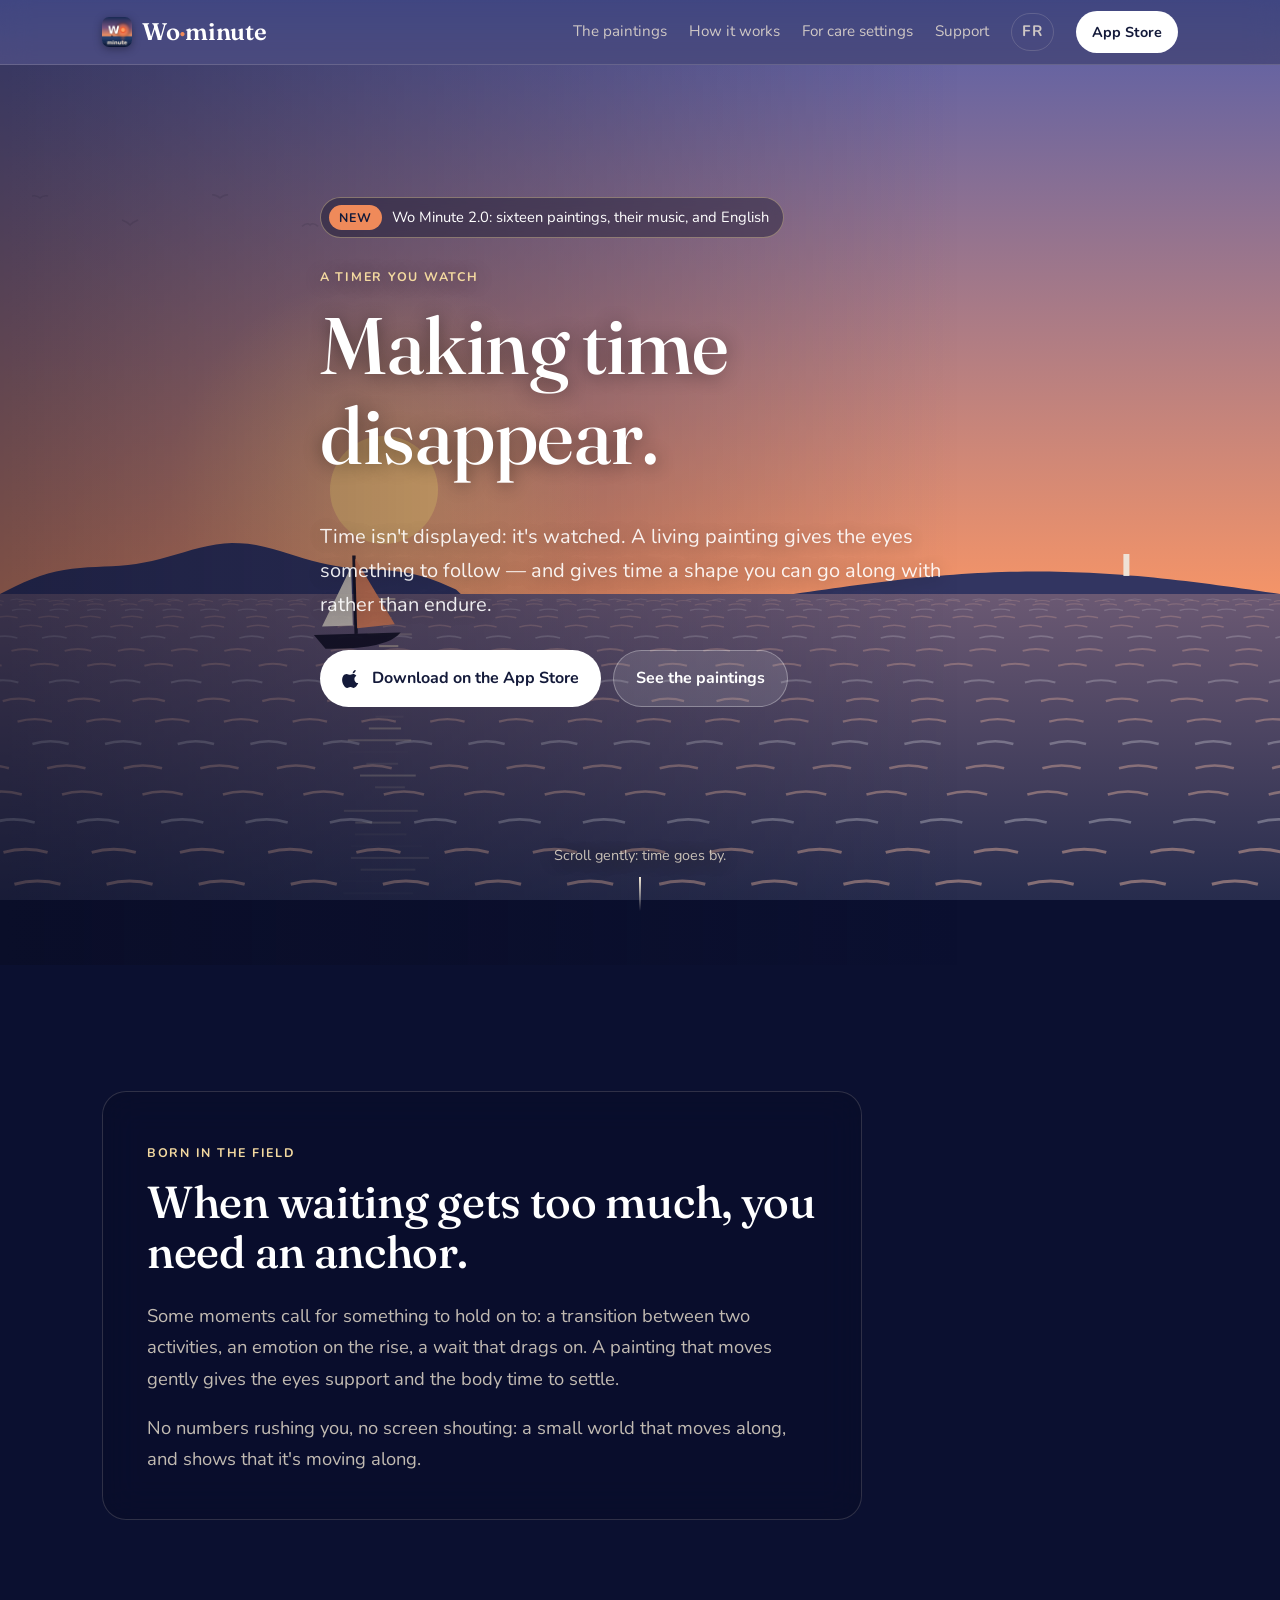
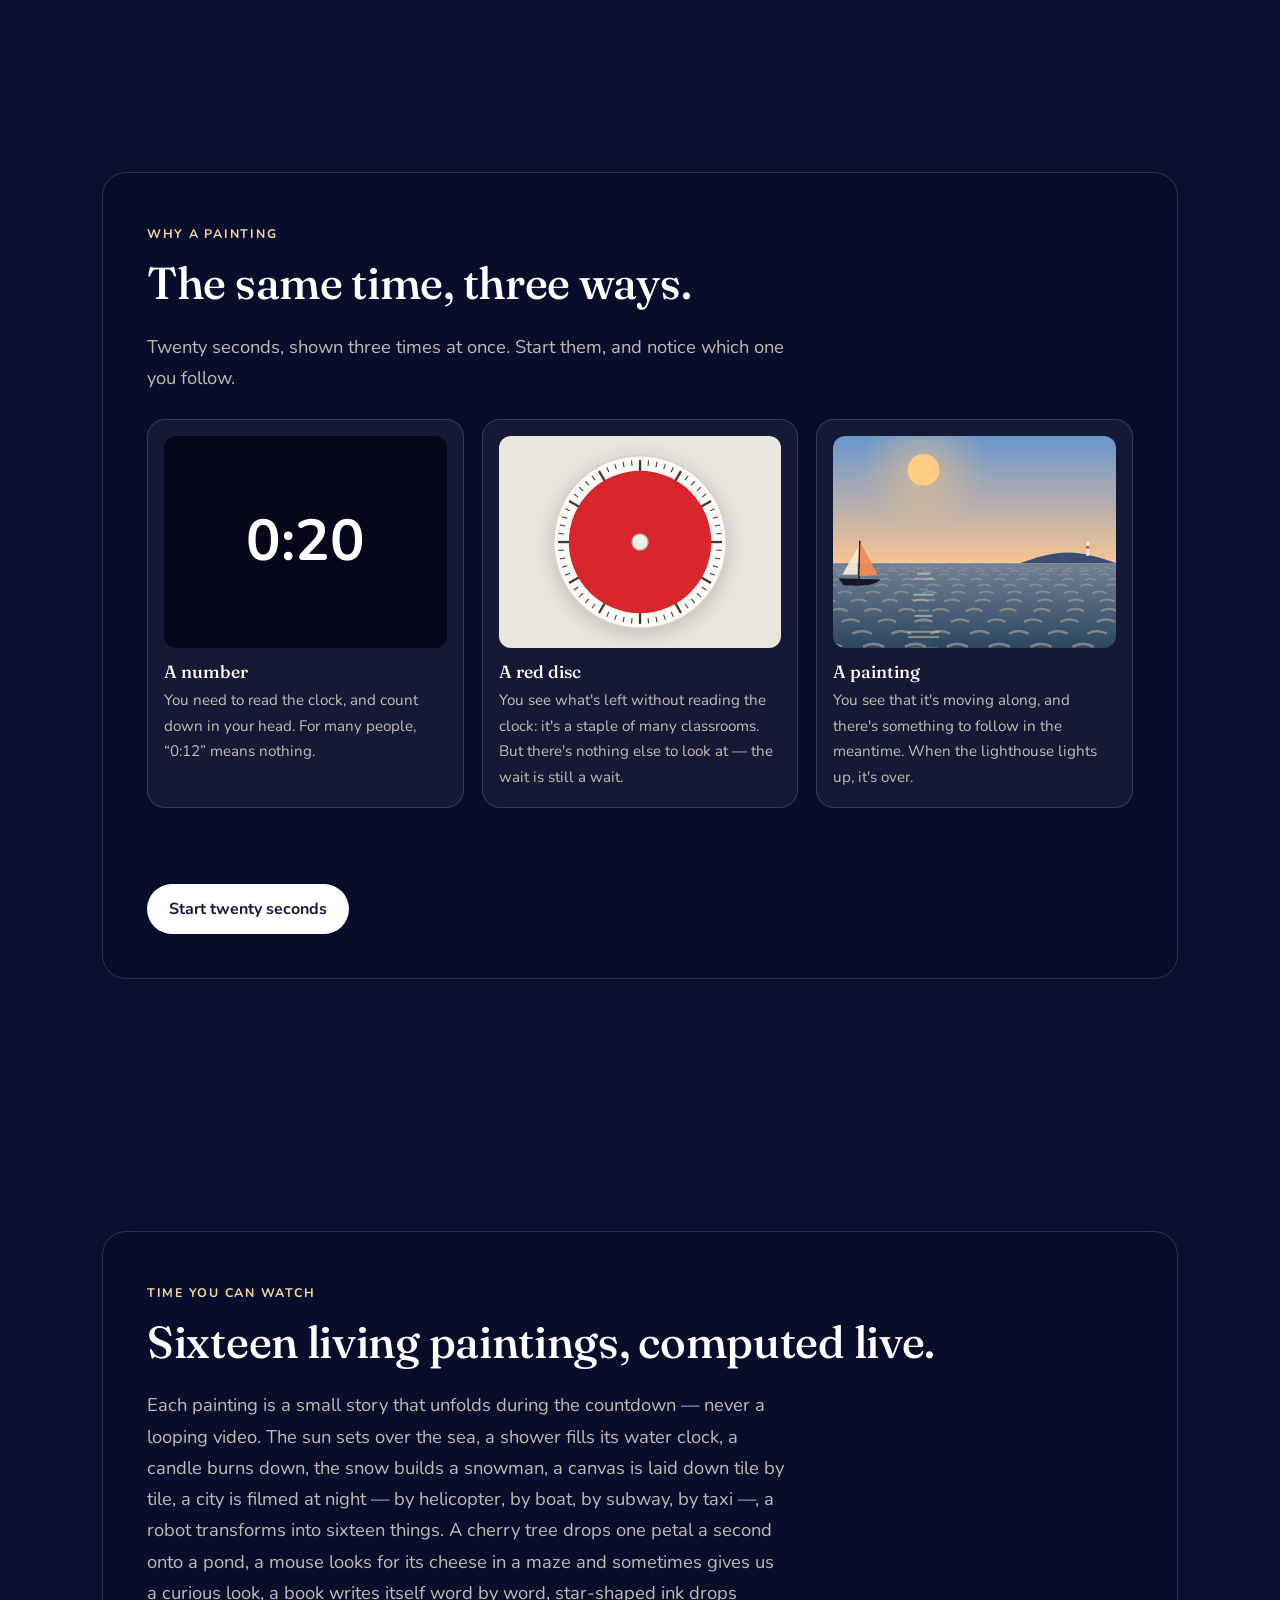
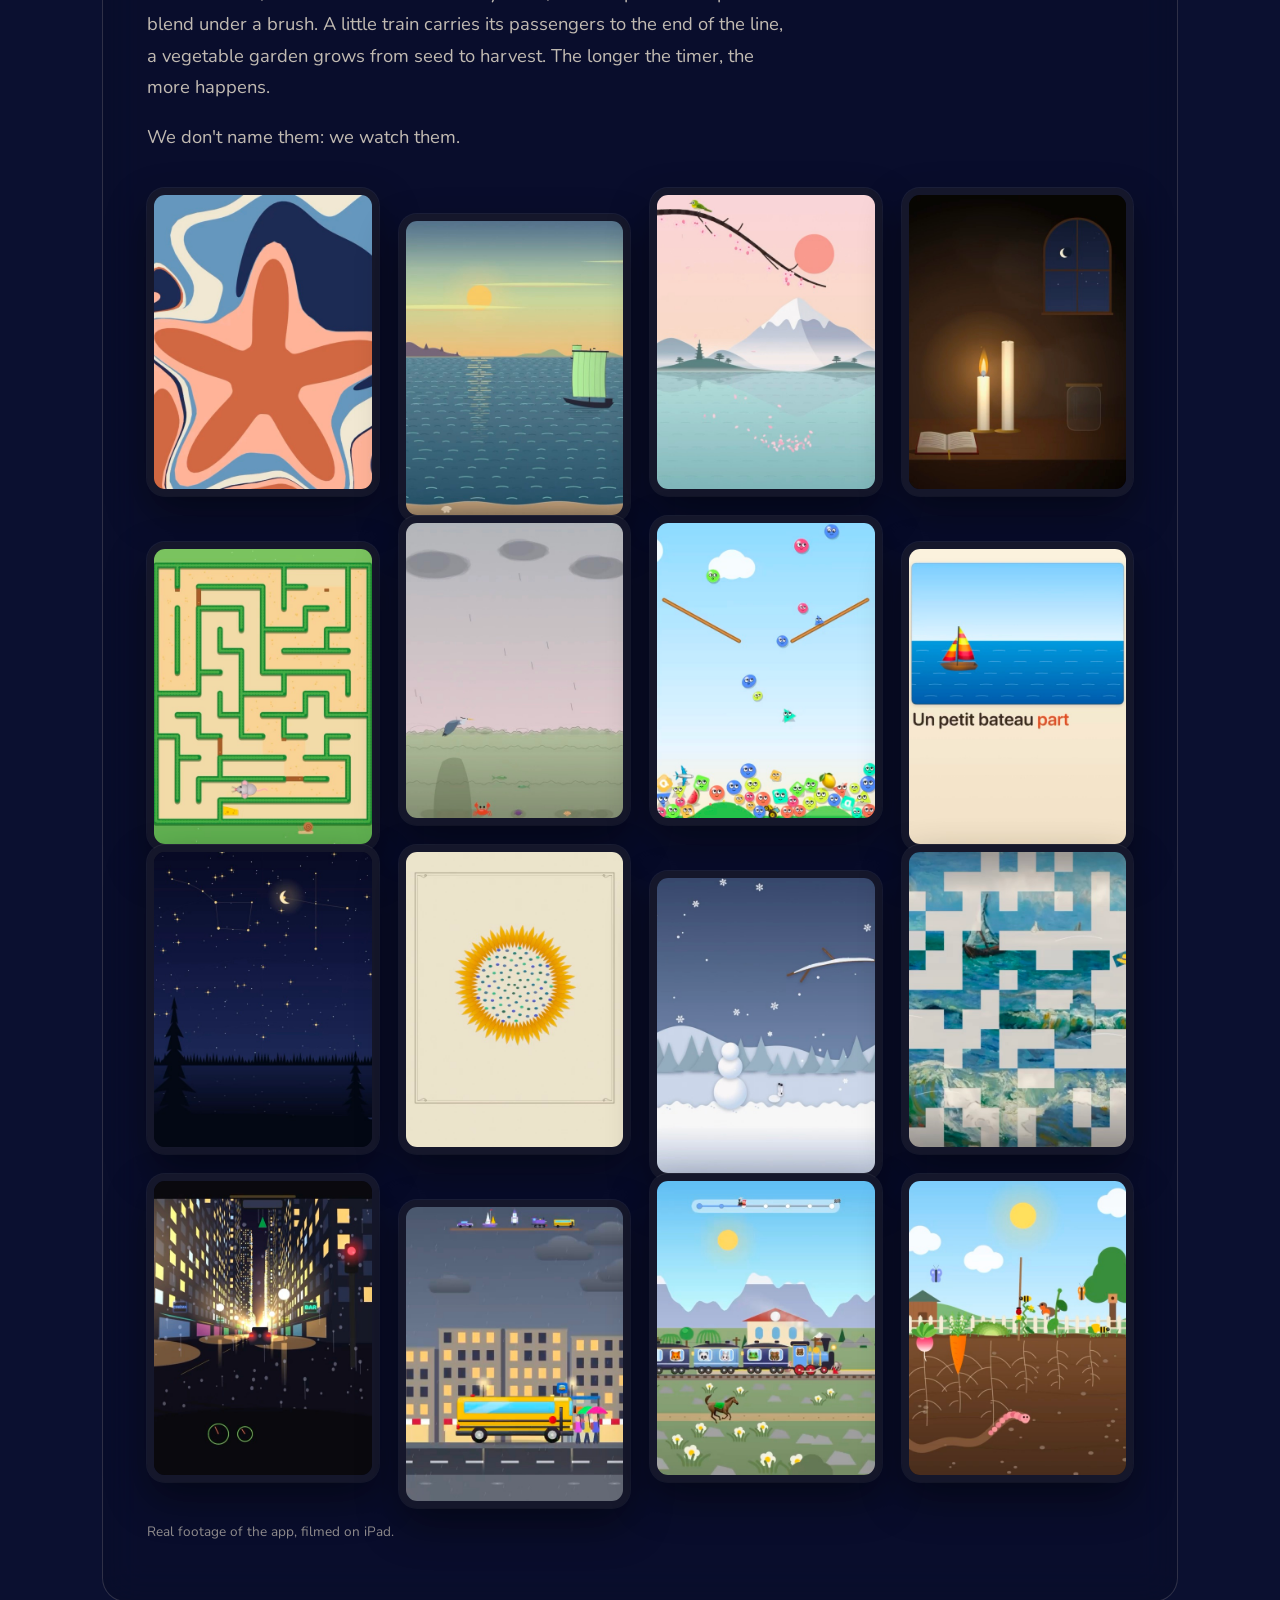
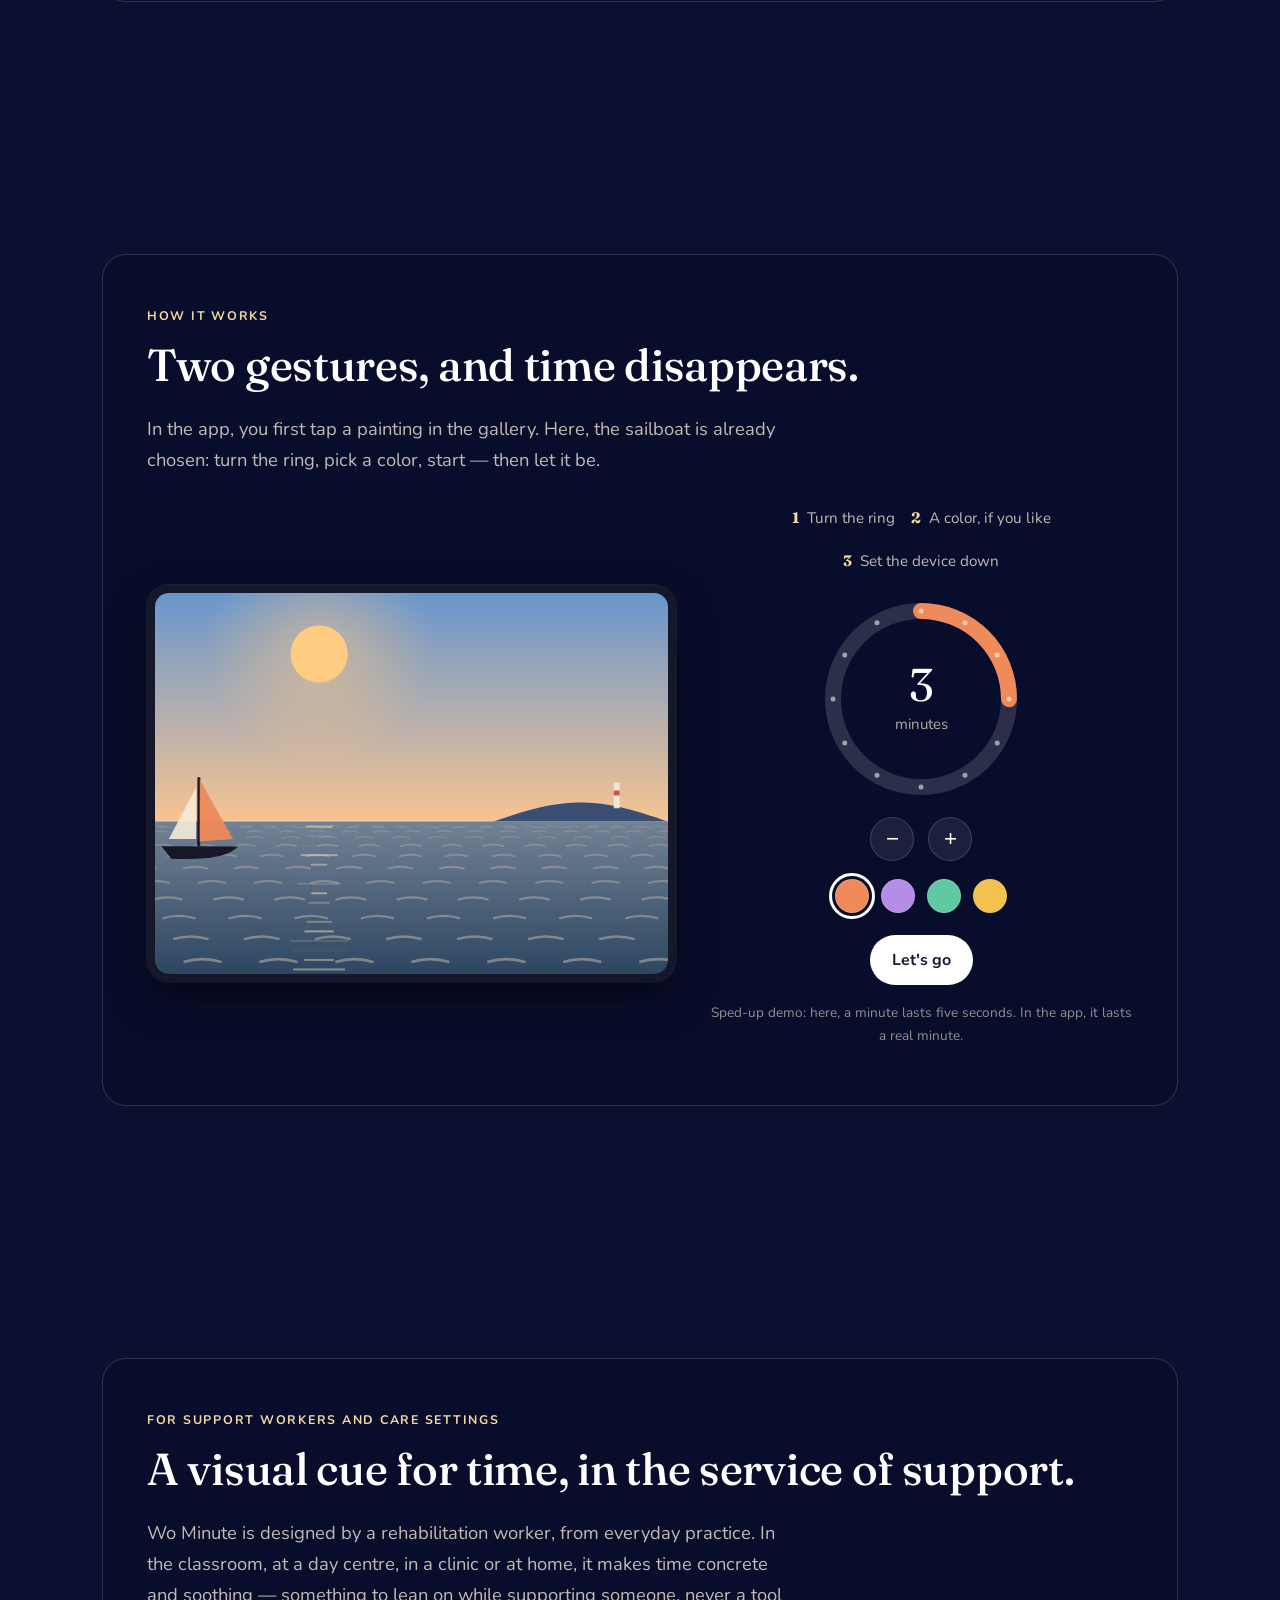
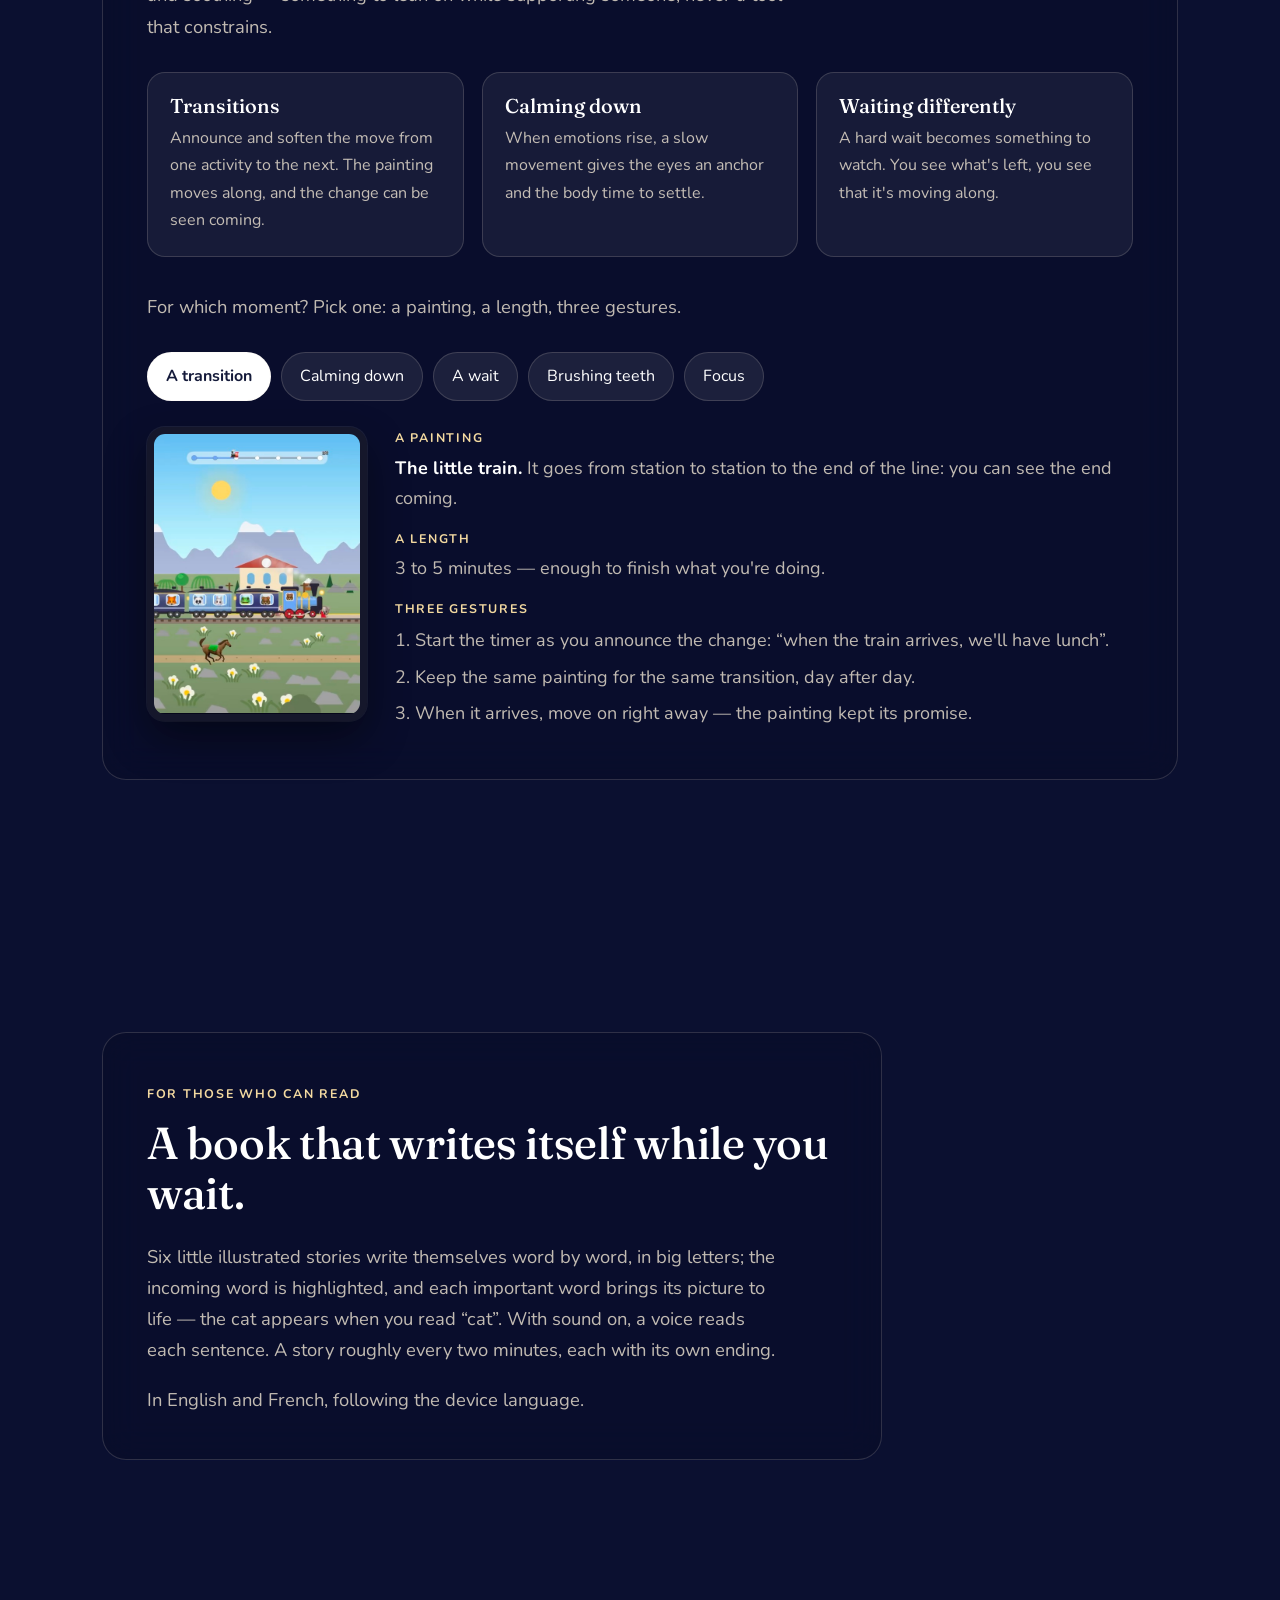
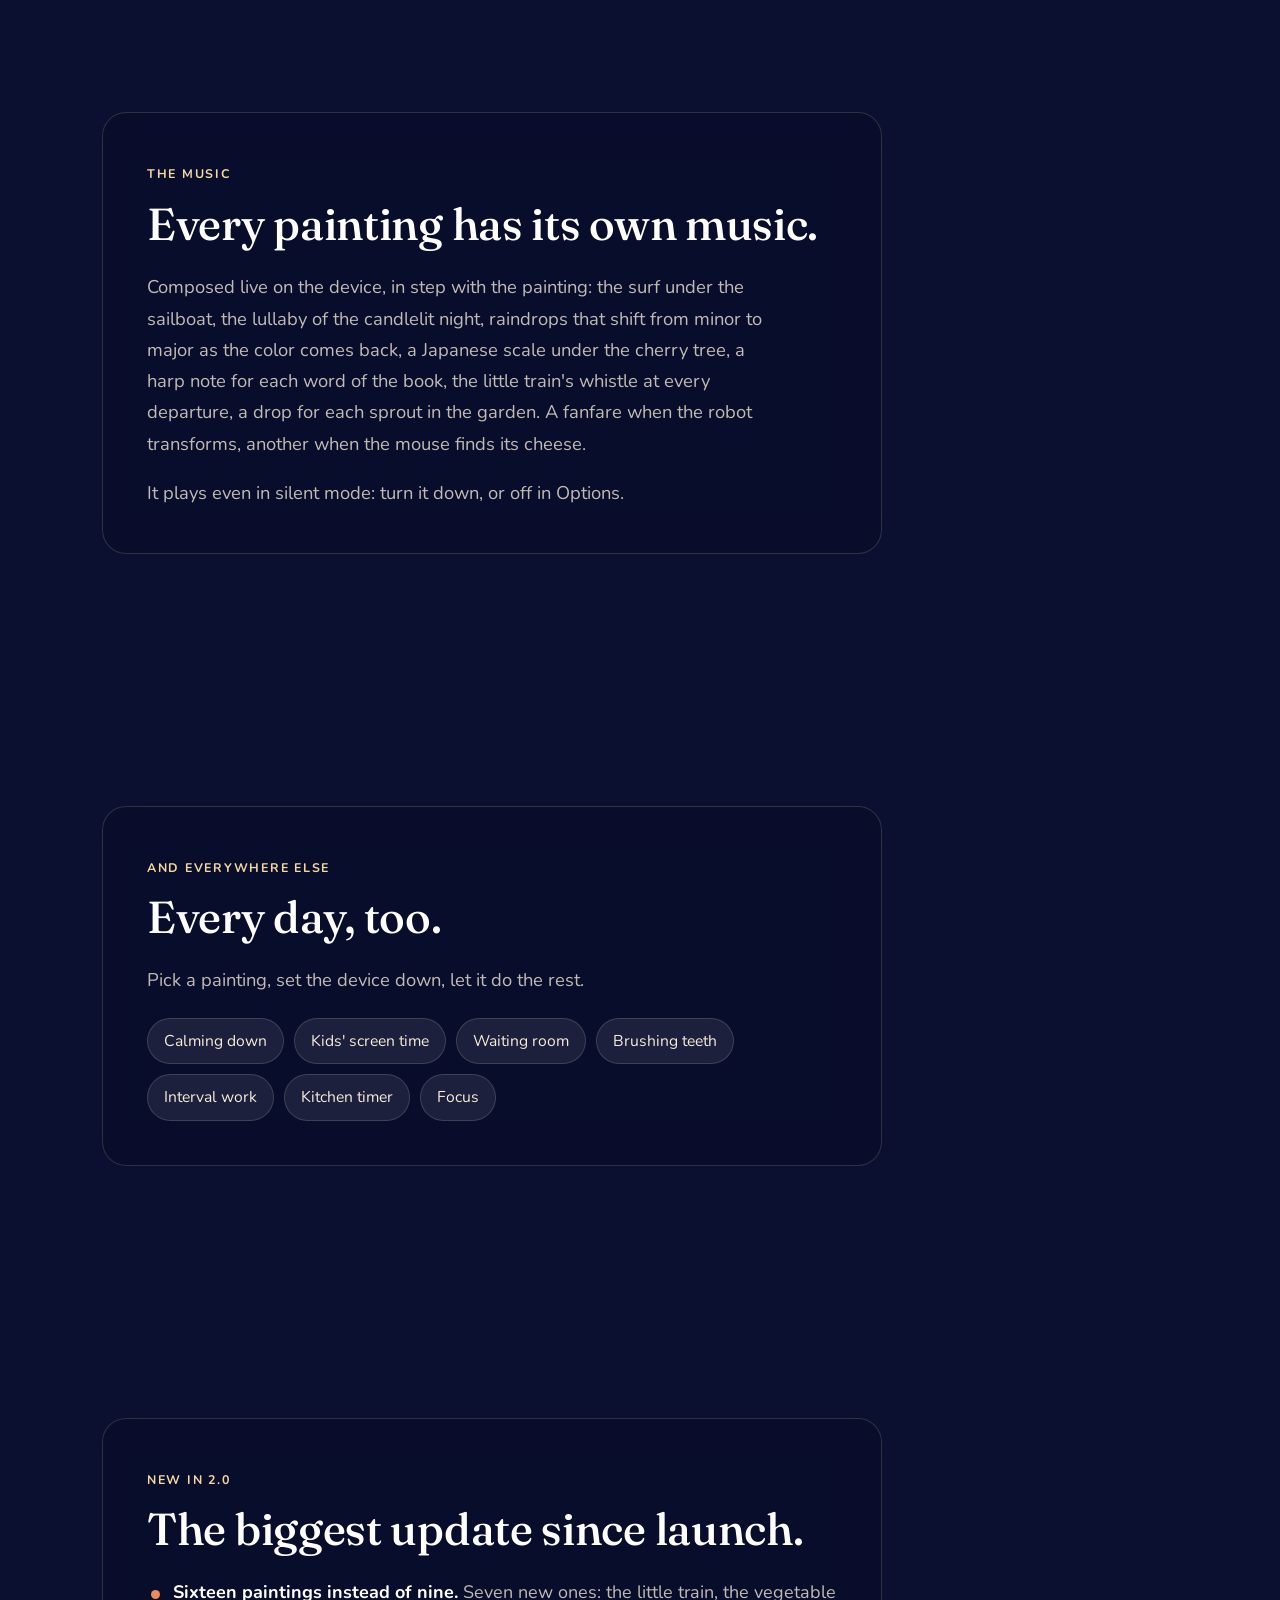
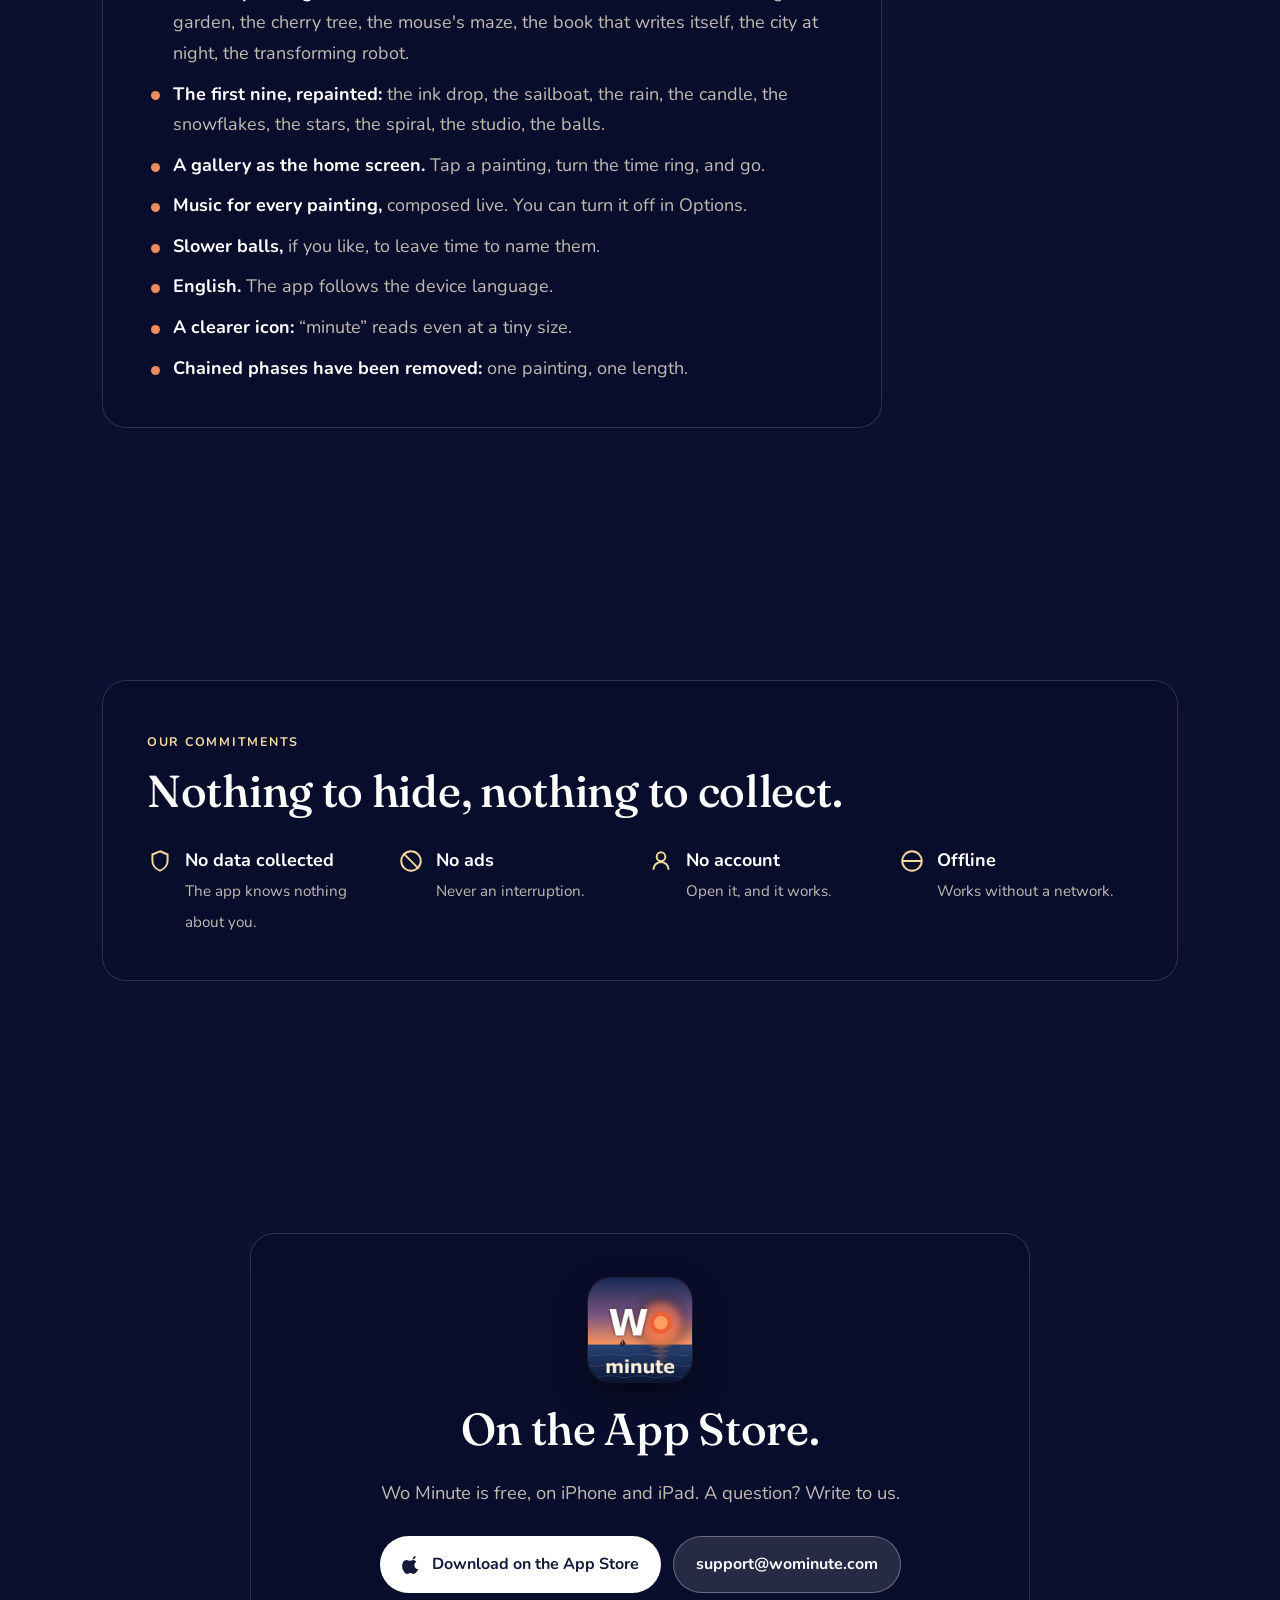
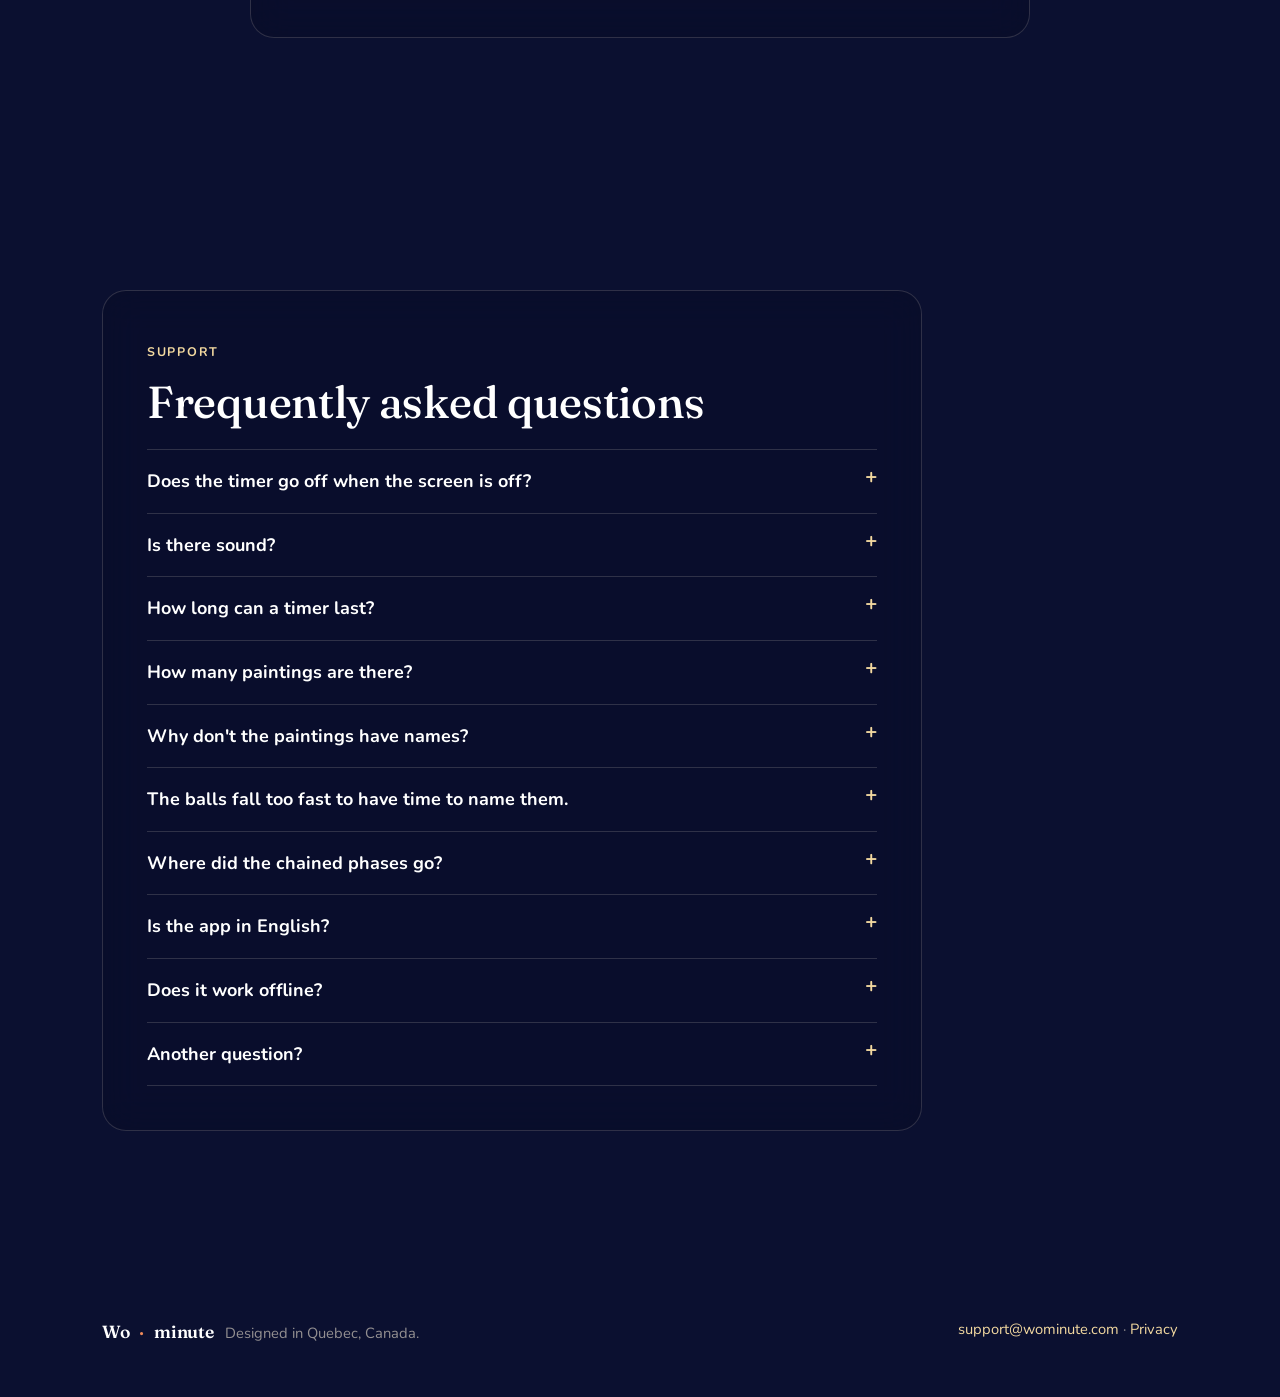
==== commit 53b6e231: "Site : trois blocs qu'on touche — le même temps de trois façons (chiffre, disque rouge, tableau), l'" ====
--- a/en/index.html
+++ b/en/index.html
@@ -67,6 +67,40 @@
     </div>
   </section>
 
+  <section id="pourquoi">
+    <div class="wrap">
+      <div class="carte apparait">
+        <div class="etiquette">Why a painting</div>
+        <h2>The same time, three ways.</h2>
+        <p class="lead">Twenty seconds, shown three times at once. Start them, and notice which one you follow.</p>
+        <div class="trois-facons">
+          <div class="facon">
+            <div class="vue"><div class="chiffres" id="b-chiffres">0:20</div></div>
+            <h3>A number</h3>
+            <p>You need to read the clock, and count down in your head. For many people, “0:12” means nothing.</p>
+          </div>
+          <div class="facon">
+            <div class="vue claire"><svg class="disque" viewBox="0 0 200 200" role="img" aria-label="A red-disc timer shrinking">
+              <circle cx="100" cy="100" r="97" fill="#fbfaf7" stroke="#d6d2c8" stroke-width="2"/>
+              <g id="b-crans"></g>
+              <path id="b-secteur" fill="#d9262c"/>
+              <circle cx="100" cy="100" r="9" fill="#f0eee8" stroke="#b9b4a8" stroke-width="1.5"/>
+            </svg></div>
+            <h3>A red disc</h3>
+            <p>You see what's left without reading the clock: it's a staple of many classrooms. But there's nothing else to look at — the wait is still a wait.</p>
+          </div>
+          <div class="facon">
+            <div class="vue"><canvas id="b-scene" role="img" aria-label="A sailboat crossing the sea as the sun sets"></canvas></div>
+            <h3>A painting</h3>
+            <p>You see that it's moving along, and there's something to follow in the meantime. When the lighthouse lights up, it's over.</p>
+          </div>
+        </div>
+        <p class="question" id="b-question" aria-live="polite"></p>
+        <button class="btn btn-plein" id="b-go" type="button">Start twenty seconds</button>
+      </div>
+    </div>
+  </section>
+
   <section id="paintings">
     <div class="wrap">
       <div class="carte apparait">
@@ -102,24 +136,31 @@
       <div class="carte apparait">
         <div class="etiquette">How it works</div>
         <h2>Two gestures, and time disappears.</h2>
-        <div class="gestes">
-          <div class="geste">
-            <div class="tel"><img src="/scenes/galerie.jpg" alt="The home gallery: a wall of living paintings" loading="lazy"></div>
-            <span class="num">1</span>
-            <h3>Tap a painting.</h3>
-            <p>The home screen is a gallery: living paintings float on the wall. You choose what you want to watch, not a number.</p>
-          </div>
-          <div class="geste">
-            <div class="tel"><img src="/scenes/tableau.jpg" alt="The open painting, the time ring and the colors" loading="lazy"></div>
-            <span class="num">2</span>
-            <h3>Turn the ring.</h3>
-            <p>From 1 to 12 minutes, one note per notch. A color, if you like: the painting changes before your eyes. Then “Let's go”.</p>
-          </div>
-          <div class="geste">
-            <div class="tel"><video muted loop playsinline preload="none" poster="/scenes/petales.jpg" aria-label="The cherry tree moving along during the timer"><source src="/scenes/petales.mp4" type="video/mp4"></video></div>
-            <span class="num">3</span>
-            <h3>Set the device down.</h3>
-            <p>The painting does the rest. No numbers tick by: you see that it's moving along, and when it's done.</p>
+        <p class="lead">In the app, you first tap a painting in the gallery. Here, the sailboat is already chosen: turn the ring, pick a color, start — then let it be.</p>
+        <div class="essai">
+          <div class="ecran">
+            <canvas id="a-scene" role="img" aria-label="A sailboat crossing the sea as the sun sets"></canvas>
+            <button class="rond" id="a-rond" type="button" aria-label="Pause">
+              <svg viewBox="0 0 58 58" aria-hidden="true"><circle cx="29" cy="29" r="24" fill="none" stroke="rgba(255,255,255,.22)" stroke-width="4"/>
+                <circle id="a-reste" cx="29" cy="29" r="24" fill="none" stroke="#fff" stroke-width="4" stroke-linecap="round" transform="rotate(-90 29 29)"/>
+                <g id="a-icone-pause" fill="#fff"><rect x="22" y="21" width="4.5" height="16" rx="1.5"/><rect x="31.5" y="21" width="4.5" height="16" rx="1.5"/></g>
+                <path id="a-icone-jouer" d="M24 20 L38 29 L24 38 Z" fill="#fff" style="display:none"/></svg>
+            </button>
+            <div class="fin" id="a-fin" aria-live="polite">It's over.</div>
+          </div>
+          <div class="reglages">
+            <ol><li><b>1</b> Turn the ring</li><li><b>2</b> A color, if you like</li><li><b>3</b> Set the device down</li></ol>
+            <svg id="a-anneau" viewBox="0 0 220 220" role="slider" aria-label="Length in minutes" aria-valuemin="1" aria-valuemax="12" tabindex="0">
+              <circle cx="110" cy="110" r="88" fill="none" stroke="rgba(255,255,255,.14)" stroke-width="16"/>
+              <circle id="a-arc" cx="110" cy="110" r="88" fill="none" stroke="#ef8a5a" stroke-width="16" stroke-linecap="round" transform="rotate(-90 110 110)"/>
+              <g id="a-crans"></g>
+              <text id="a-min" x="110" y="112" text-anchor="middle" fill="#fff" font-family="Fraunces, serif" font-size="46">3</text>
+              <text x="110" y="140" text-anchor="middle" fill="rgba(246,236,216,.7)" font-family="Nunito, sans-serif" font-size="15">minutes</text>
+            </svg>
+            <div class="pm"><button id="a-moins" type="button" aria-label="One minute less">−</button><button id="a-plus" type="button" aria-label="One minute more">+</button></div>
+            <div class="couleurs" id="a-couleurs"></div>
+            <button class="btn btn-plein" id="a-go" type="button">Let's go</button>
+            <p class="note">Sped-up demo: here, a minute lasts five seconds. In the app, it lasts a real minute.</p>
           </div>
         </div>
       </div>
@@ -136,6 +177,16 @@
           <div><h3>Transitions</h3><p>Announce and soften the move from one activity to the next. The painting moves along, and the change can be seen coming.</p></div>
           <div><h3>Calming down</h3><p>When emotions rise, a slow movement gives the eyes an anchor and the body time to settle.</p></div>
           <div><h3>Waiting differently</h3><p>A hard wait becomes something to watch. You see what's left, you see that it's moving along.</p></div>
+        </div>
+        <p class="lead" style="margin-top:34px; margin-bottom:0">For which moment? Pick one: a painting, a length, three gestures.</p>
+        <div class="moments" id="c-moments"></div>
+        <div class="conseil">
+          <div class="tel"><video id="c-video" muted loop playsinline preload="none"></video></div>
+          <dl class="fiche">
+            <dt>A painting</dt><dd id="c-tableau"></dd>
+            <dt>A length</dt><dd id="c-duree"></dd>
+            <dt>Three gestures</dt><dd><ol id="c-gestes"></ol></dd>
+          </dl>
         </div>
       </div>
     </div>
@@ -252,5 +303,7 @@
 </footer>
 
 <script src="/ciel.js"></script>
+<script>window.WM_TEXTES = {"b": {"relancer": "Start again", "milieu": "Without looking at the numbers: how much is left?", "fin": "Which one were you watching?"}, "a": {"parti": "Let's go", "recommencer": "Start over", "pause": "Pause", "reprendre": "Resume", "couleurs": {"corail": "Coral", "lavande": "Lavender", "menthe": "Mint", "soleil": "Sun"}}, "c": [{"nom": "A transition", "video": "train", "tableau": "<b>The little train.</b> It goes from station to station to the end of the line: you can see the end coming.", "duree": "3 to 5 minutes — enough to finish what you're doing.", "gestes": ["Start the timer as you announce the change: “when the train arrives, we'll have lunch”.", "Keep the same painting for the same transition, day after day.", "When it arrives, move on right away — the painting kept its promise."]}, {"nom": "Calming down", "video": "bougie", "tableau": "<b>The candle.</b> A candle in a bedroom: the slowest movement in the app.", "duree": "3 to 5 minutes.", "gestes": ["Offer, don't impose: “shall we watch the candle together?”.", "Turn the music down or off if the sound bothers.", "Sit alongside and watch too, without talking."]}, {"nom": "A wait", "video": "labyrinthe", "tableau": "<b>The maze.</b> The mouse is looking for its cheese: something is always happening.", "duree": "The real length of the wait, not a reassuring one.", "gestes": ["Pick an honest length; if the wait drags on, start again rather than promise.", "Let the person choose the painting.", "Talk about what you see together: “she found a shortcut!”."]}, {"nom": "Brushing teeth", "video": "potager", "tableau": "<b>The vegetable garden.</b> From seed to harvest: you brush until everything has grown.", "duree": "2 minutes.", "gestes": ["Set the device where it can be seen in the mirror.", "Always the same painting, so it becomes a routine.", "Celebrate the harvest, not the clean teeth."]}, {"nom": "Focus", "video": "spirale", "tableau": "<b>The spiral.</b> Seeds set at the golden angle: discreet, no story to grab attention.", "duree": "10 to 12 minutes, then a break.", "gestes": ["Set the device away from the work, in the corner of your eye.", "Turn the music off.", "At the end, take a real break before starting again."]}]};</script>
+<script src="/interactif.js"></script>
 </body>
 </html>
--- a/site.css
+++ b/site.css
@@ -134,3 +134,59 @@
 .liste-nouveau b{color:#fff}
 .logo .mot{color:#fff}
 .logo .mot span{color:var(--sun)}
+
+/* A — Essaie-le : les deux gestes de l'app, sur la page */
+.essai{display:grid; grid-template-columns:1.25fr 1fr; gap:34px; align-items:center; margin-top:30px}
+@media (max-width:860px){ .essai{grid-template-columns:1fr} }
+.ecran{position:relative; aspect-ratio:4/3; border-radius:22px; overflow:hidden; border:8px solid #15172b;
+  box-shadow:0 18px 40px rgba(0,0,0,.45), 0 0 0 1px rgba(255,255,255,.08); background:#06071a}
+.ecran canvas{width:100%; height:100%; display:block}
+.rond{position:absolute; right:14px; bottom:14px; width:58px; height:58px; border-radius:50%; border:0; padding:0; cursor:pointer;
+  background:rgba(10,12,34,.45); backdrop-filter:blur(8px); -webkit-backdrop-filter:blur(8px); display:none}
+.rond.vu{display:block}
+.rond svg{width:100%; height:100%}
+.fin{position:absolute; inset:0; display:flex; align-items:center; justify-content:center; pointer-events:none;
+  font-family:"Fraunces",serif; font-size:clamp(1.6rem,4vw,2.4rem); color:#fff; text-shadow:0 2px 18px rgba(0,0,0,.5);
+  opacity:0; transition:opacity 1.2s}
+.fin.vu{opacity:1}
+.reglages{text-align:center}
+.reglages ol{list-style:none; padding:0; margin:0 0 14px; display:flex; justify-content:center; gap:16px; flex-wrap:wrap; font-size:.95rem; color:var(--cream-dim)}
+.reglages ol b{color:var(--gold); font-family:"Fraunces",serif; margin-right:4px}
+#a-anneau{width:220px; height:220px; touch-action:none; cursor:pointer; display:block; margin:0 auto}
+.pm{display:flex; justify-content:center; gap:14px; margin:8px 0 18px}
+.pm button,.puce-c{width:44px; height:44px; border-radius:50%; border:1px solid var(--line); background:rgba(255,255,255,.08);
+  color:#fff; font-size:1.4rem; cursor:pointer}
+.couleurs{display:flex; justify-content:center; gap:12px; margin-bottom:22px}
+.puce-c{width:34px; height:34px}
+.puce-c.choisie{outline:3px solid #fff; outline-offset:3px}
+.reglages .btn{border:0; cursor:pointer; font-family:inherit}
+.reglages .note{margin-top:16px}
+
+/* B — Le même temps, trois façons */
+.trois-facons{display:grid; grid-template-columns:repeat(3,1fr); gap:18px; margin-top:26px}
+@media (max-width:860px){ .trois-facons{grid-template-columns:1fr} }
+.facon{background:rgba(255,255,255,.05); border:1px solid var(--line); border-radius:18px; padding:16px}
+.facon .vue{aspect-ratio:4/3; border-radius:12px; overflow:hidden; background:#06071a; display:flex; align-items:center; justify-content:center; position:relative}
+.facon .vue.claire{background:#e9e6df}
+.chiffres{font-family:"Nunito",sans-serif; font-weight:700; font-size:clamp(2.6rem,6vw,3.6rem); color:#fff; font-variant-numeric:tabular-nums}
+.disque{height:84%; aspect-ratio:1; filter:drop-shadow(0 4px 10px rgba(0,0,0,.18))}
+.facon canvas{width:100%; height:100%; display:block}
+.facon h3{margin:14px 0 6px; font-size:1.1rem}
+.facon p{font-size:.95rem; color:var(--cream-dim); margin:0}
+.question{margin-top:22px; font-size:1.05rem; color:#fff; min-height:1.7em}
+#b-go{border:0; cursor:pointer; font-family:inherit; margin-top:8px}
+
+/* C — Pour quel moment ? */
+.moments{display:flex; flex-wrap:wrap; gap:10px; margin-top:30px}
+.moments button{padding:10px 18px; border-radius:999px; background:rgba(255,255,255,.08); border:1px solid var(--line);
+  color:#fff; font:inherit; font-size:1rem; cursor:pointer}
+.moments button.choisi{background:#fff; color:#141a3a; font-weight:700}
+.conseil{display:grid; grid-template-columns:220px 1fr; gap:28px; margin-top:26px; align-items:start}
+@media (max-width:700px){ .conseil{grid-template-columns:1fr} .conseil .tel{max-width:240px} }
+.fiche{margin:0}
+.fiche dt{font-size:.78rem; letter-spacing:.14em; text-transform:uppercase; color:var(--gold); font-weight:700; margin-top:14px}
+.fiche dt:first-child{margin-top:0}
+.fiche dd{margin:4px 0 0; color:var(--cream-dim)}
+.fiche dd b{color:#fff}
+.fiche ol{margin:6px 0 0; padding-left:20px; color:var(--cream-dim)}
+.fiche li{margin-bottom:6px}
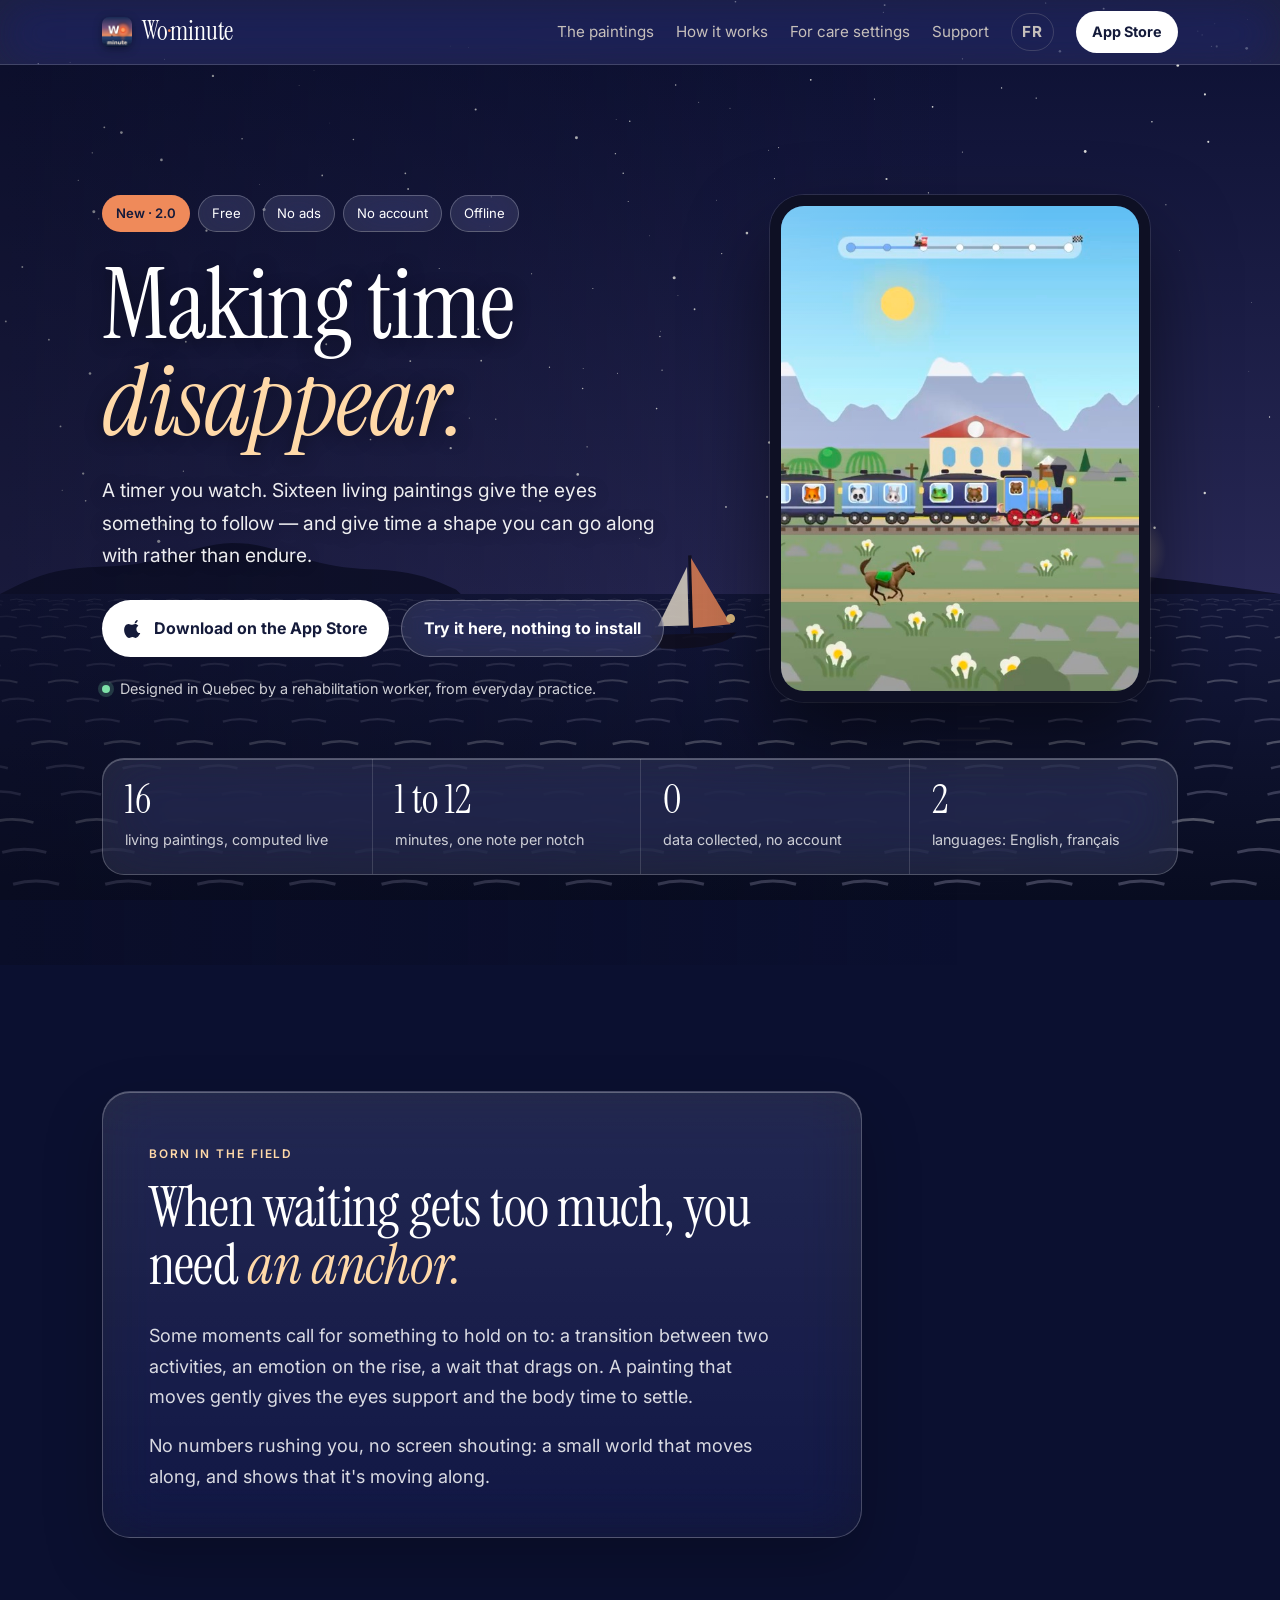
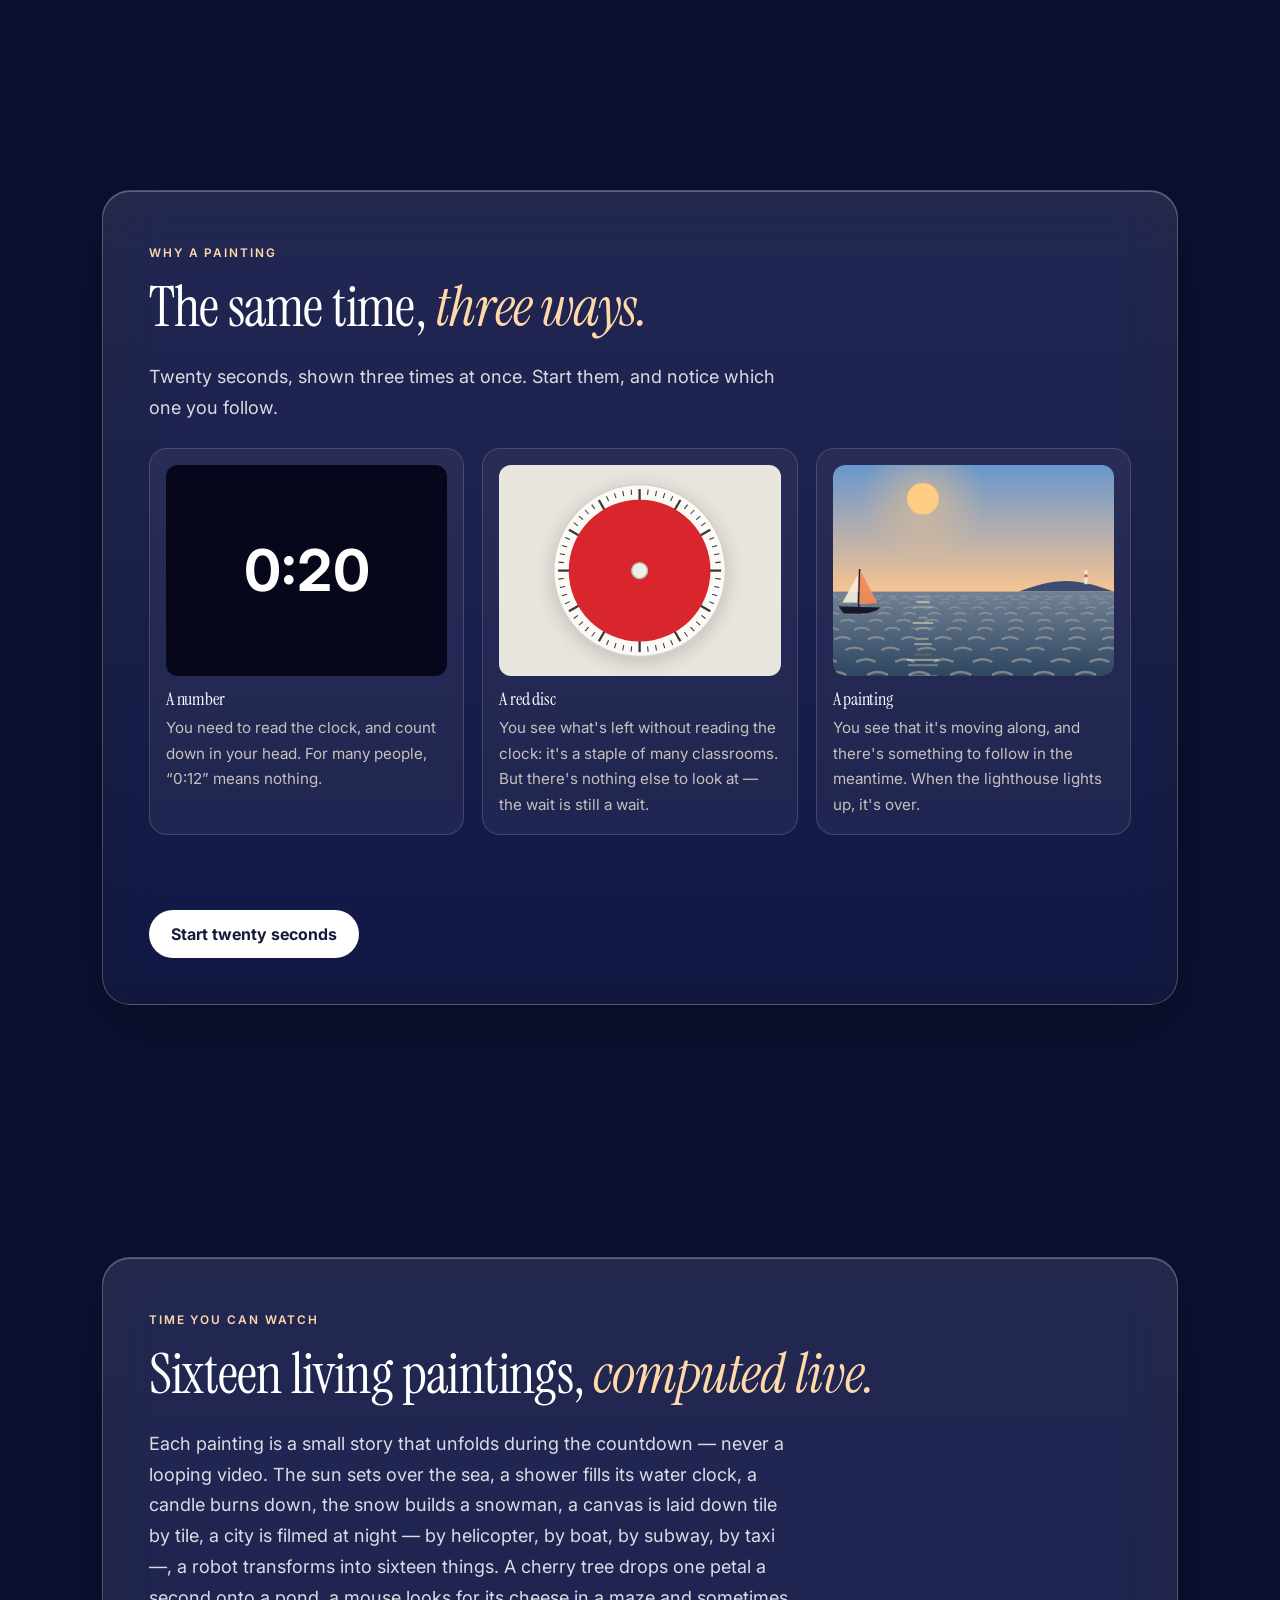
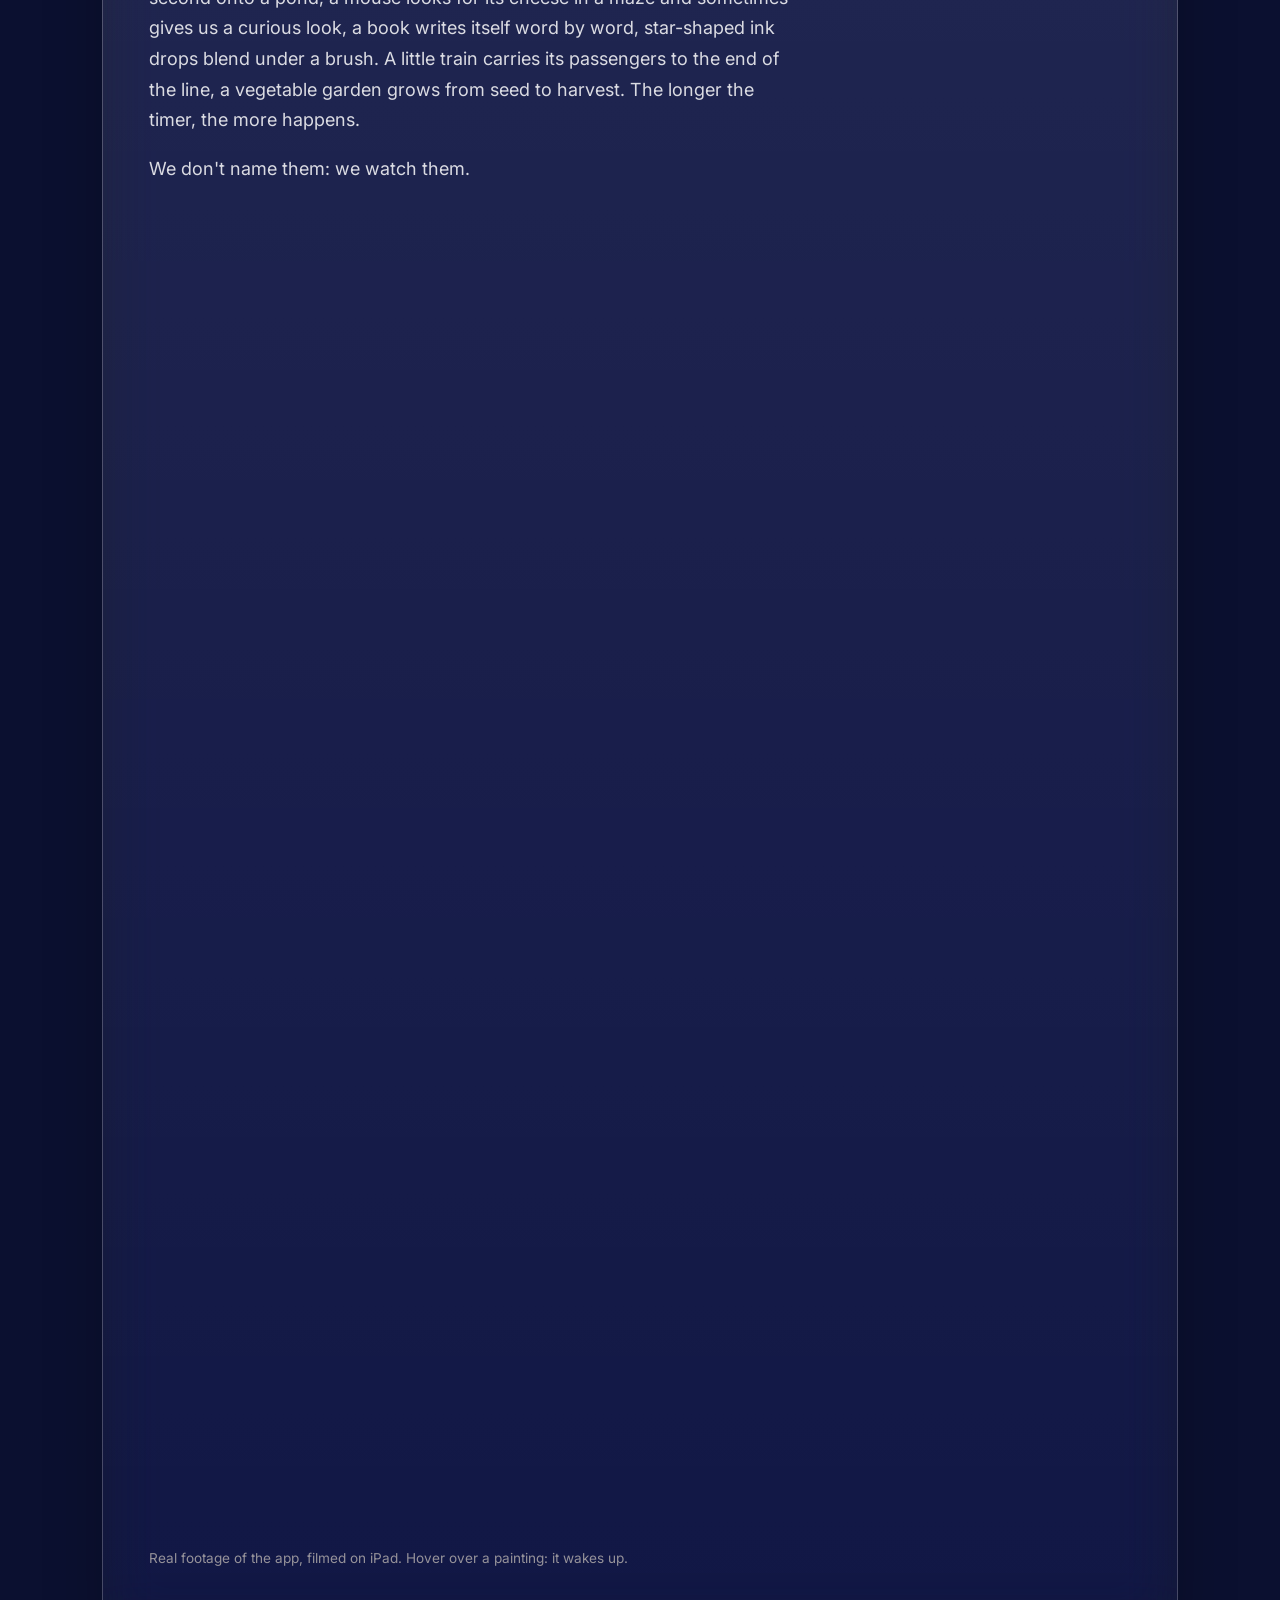
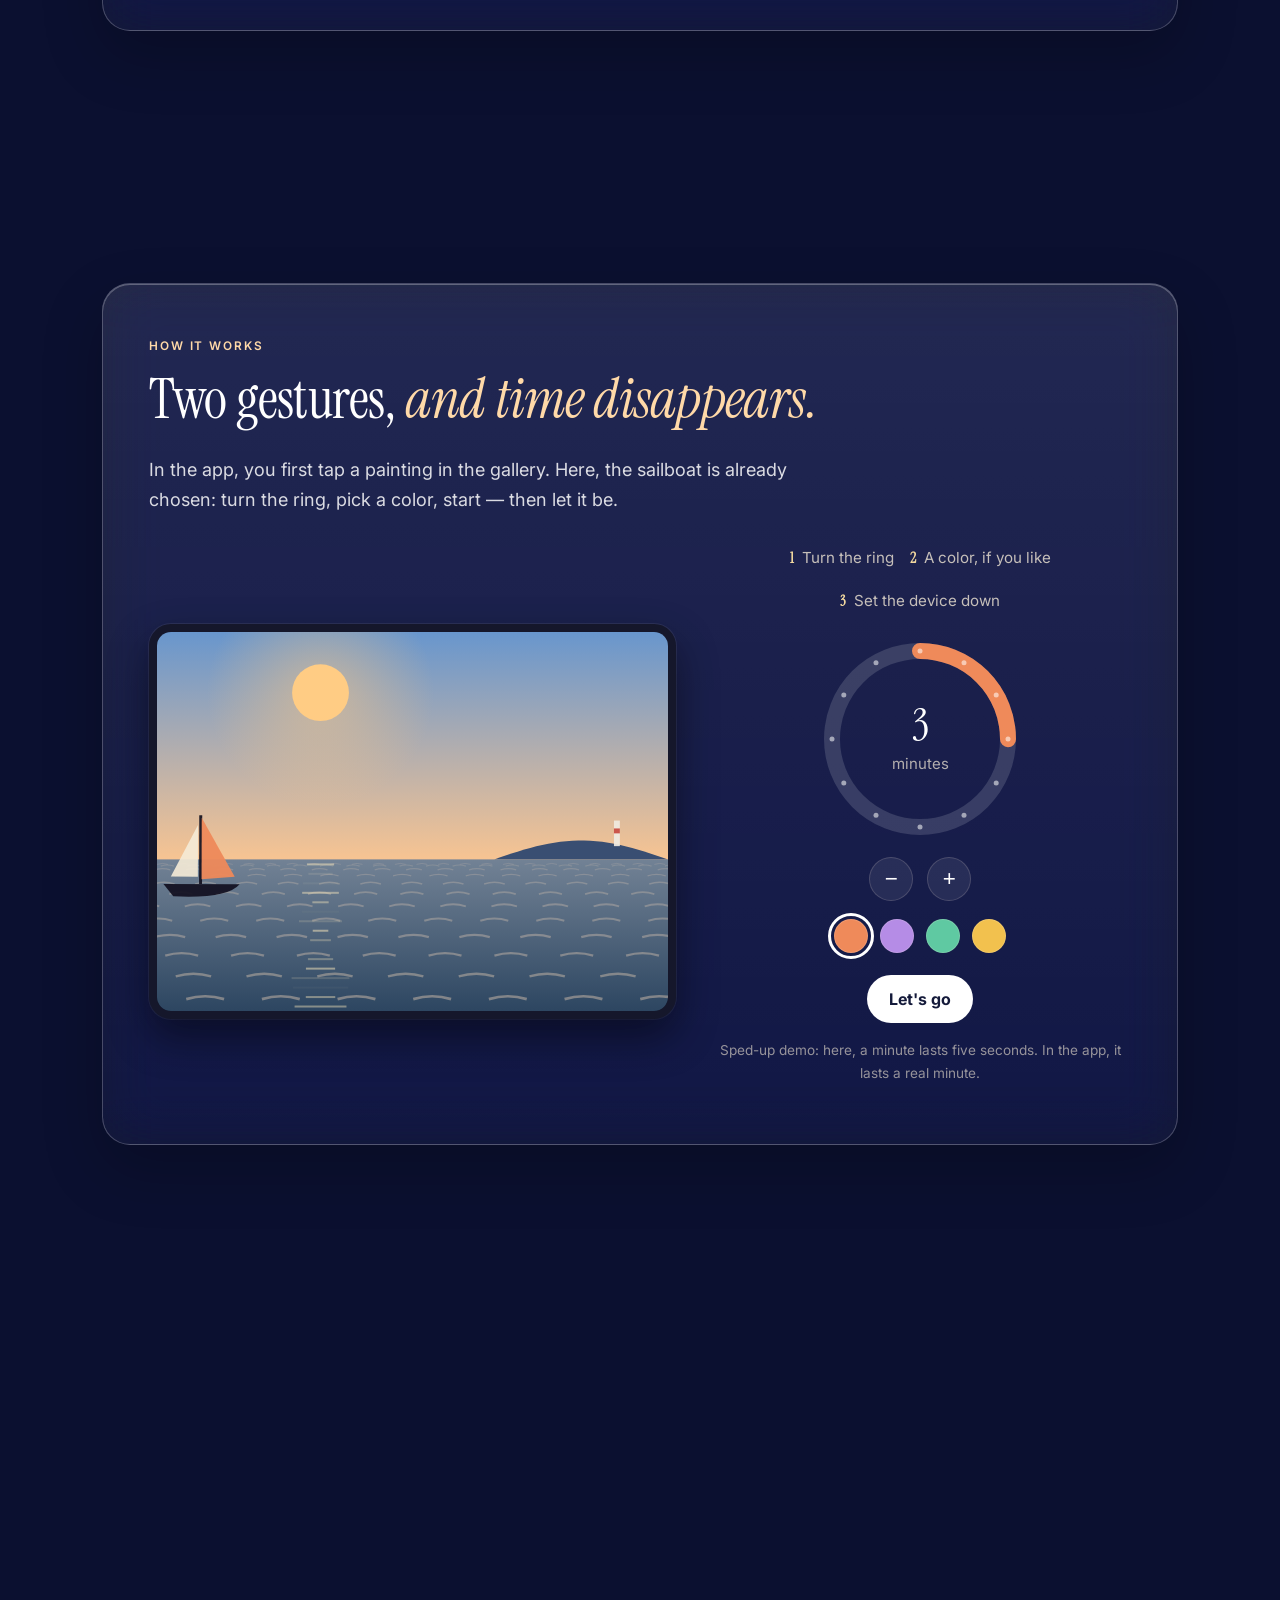
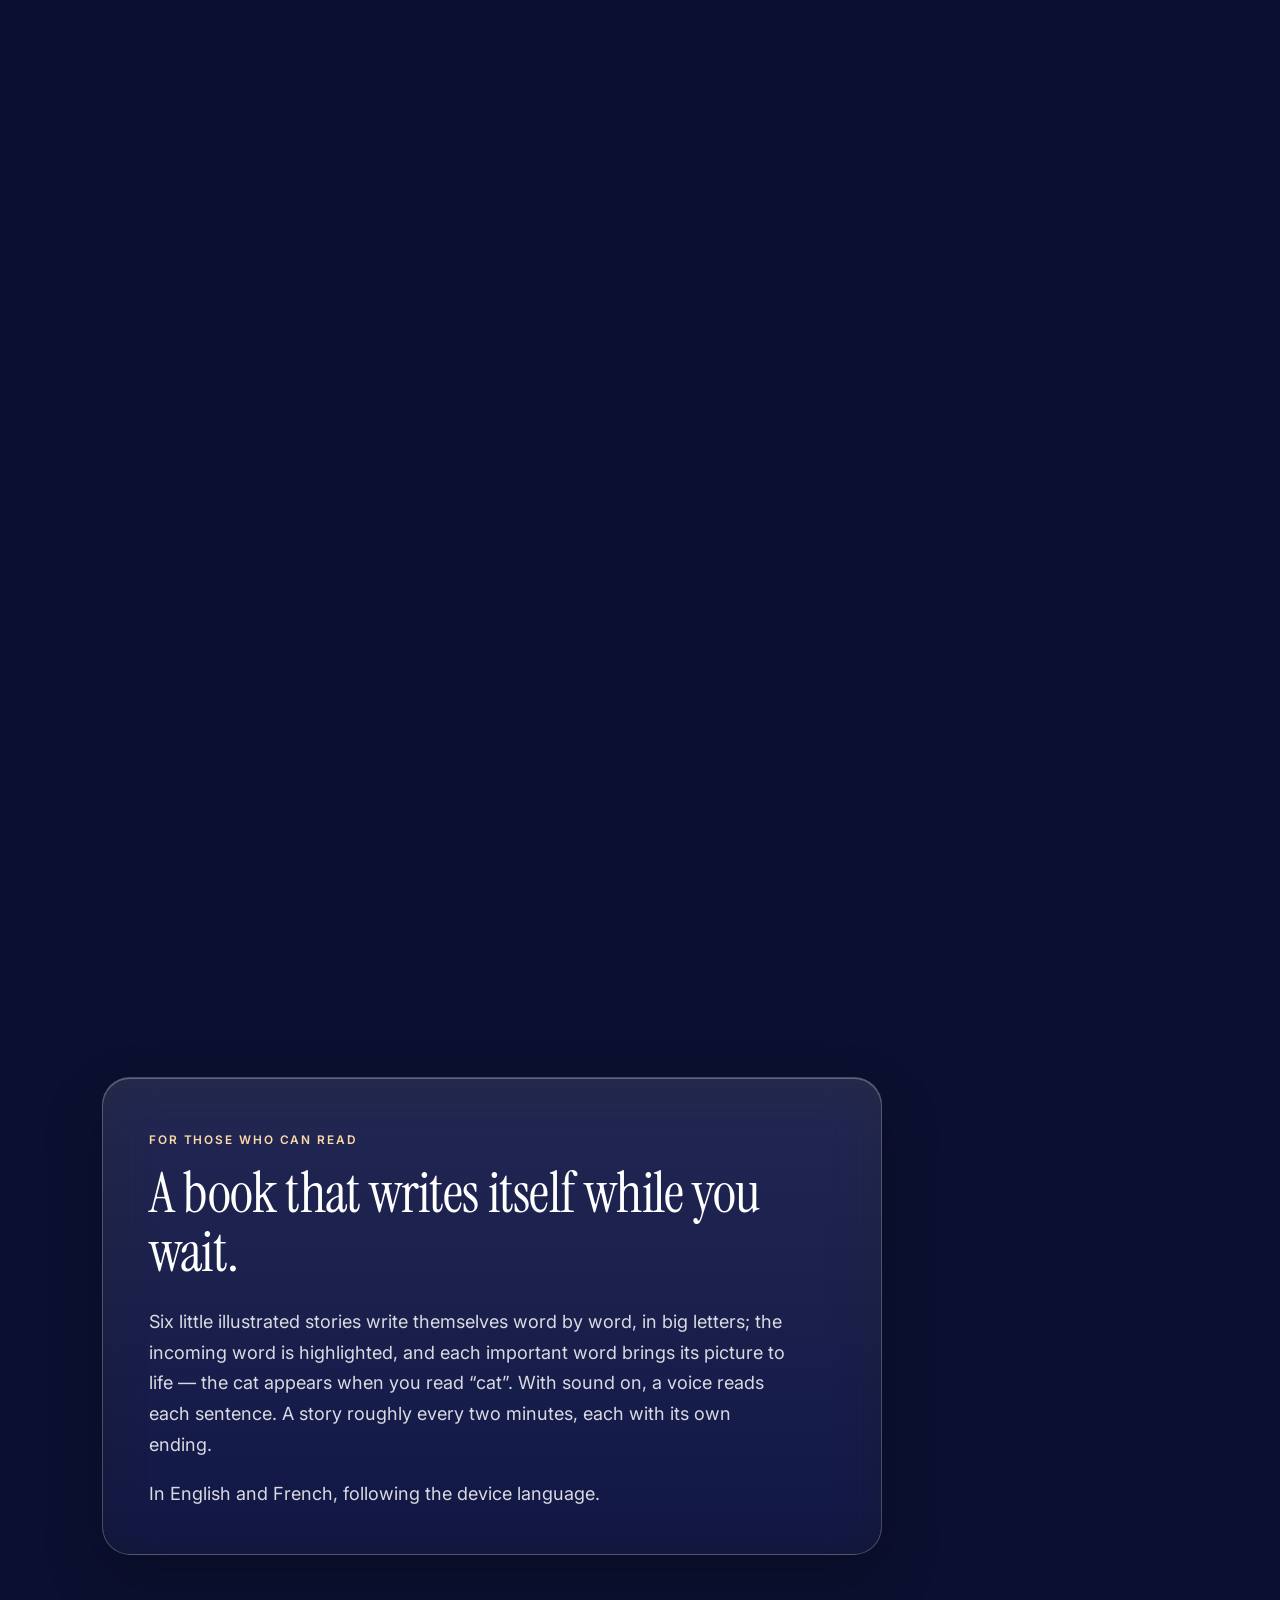
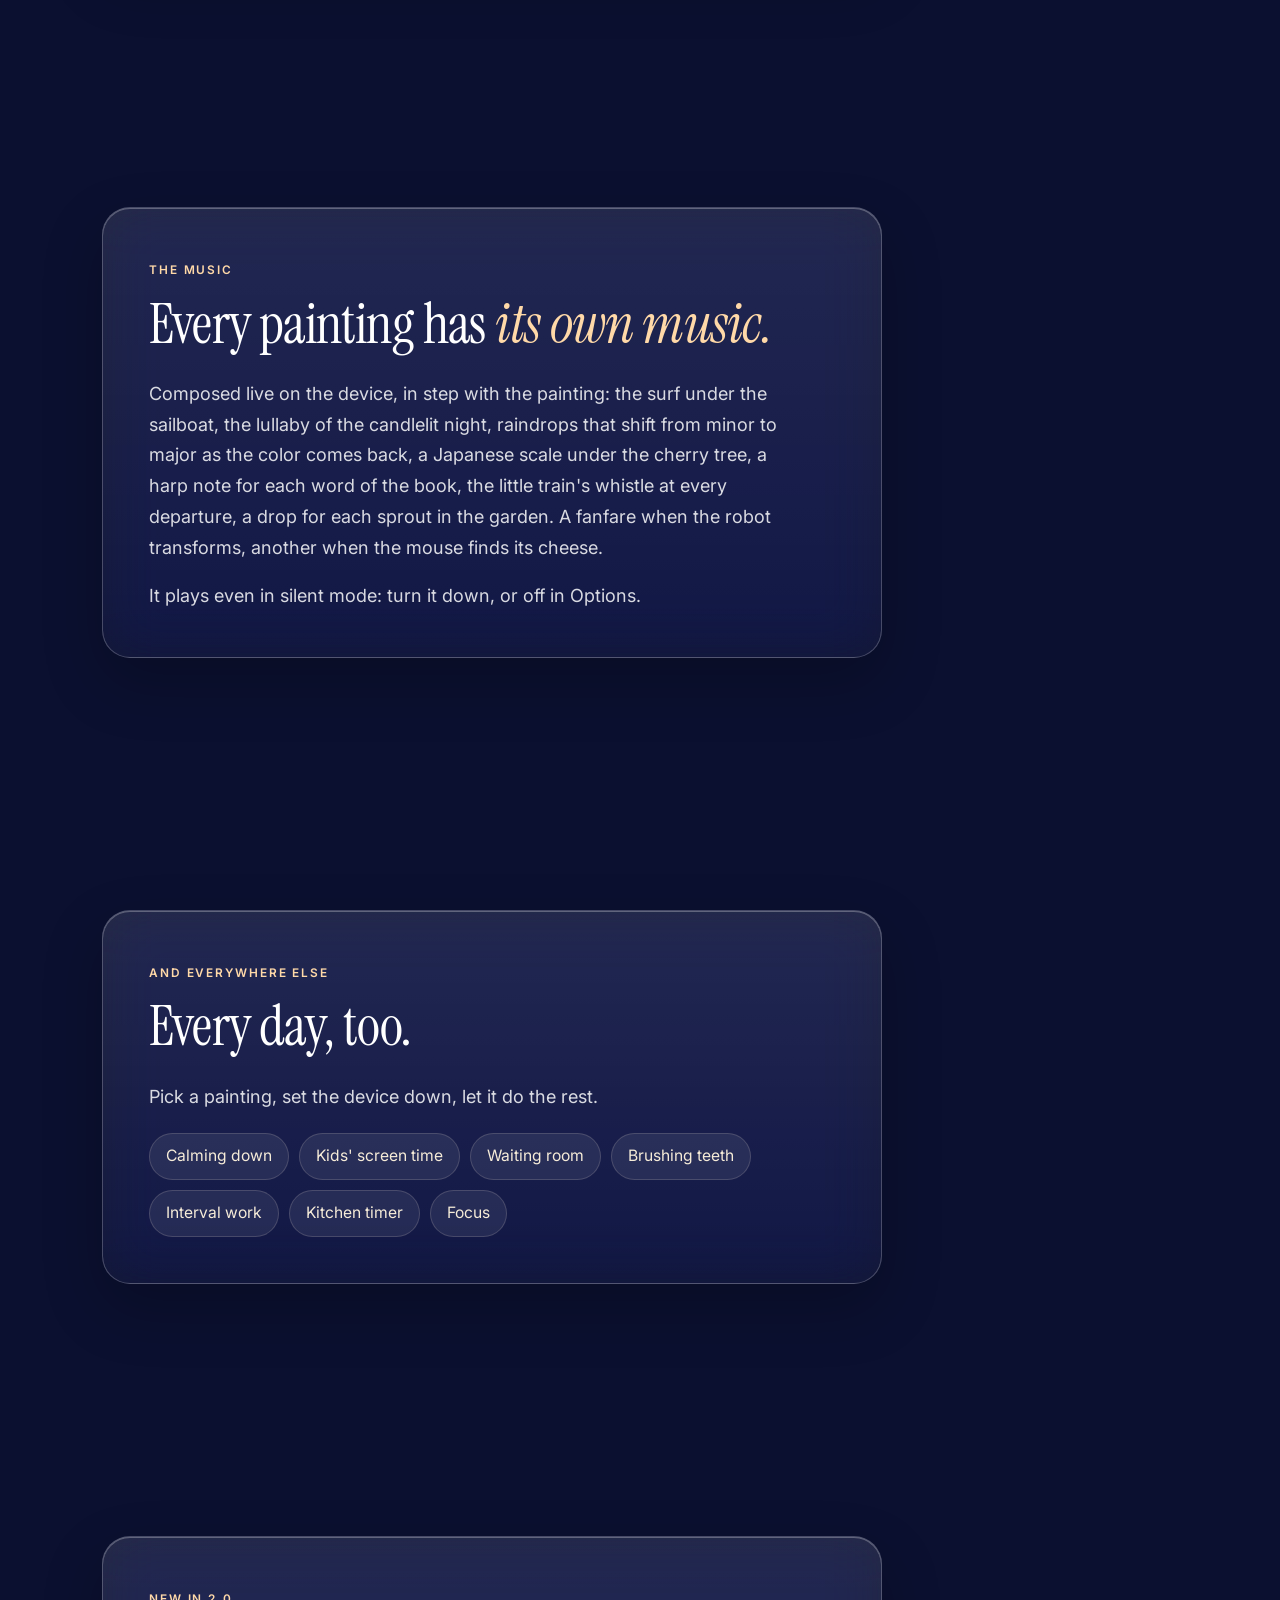
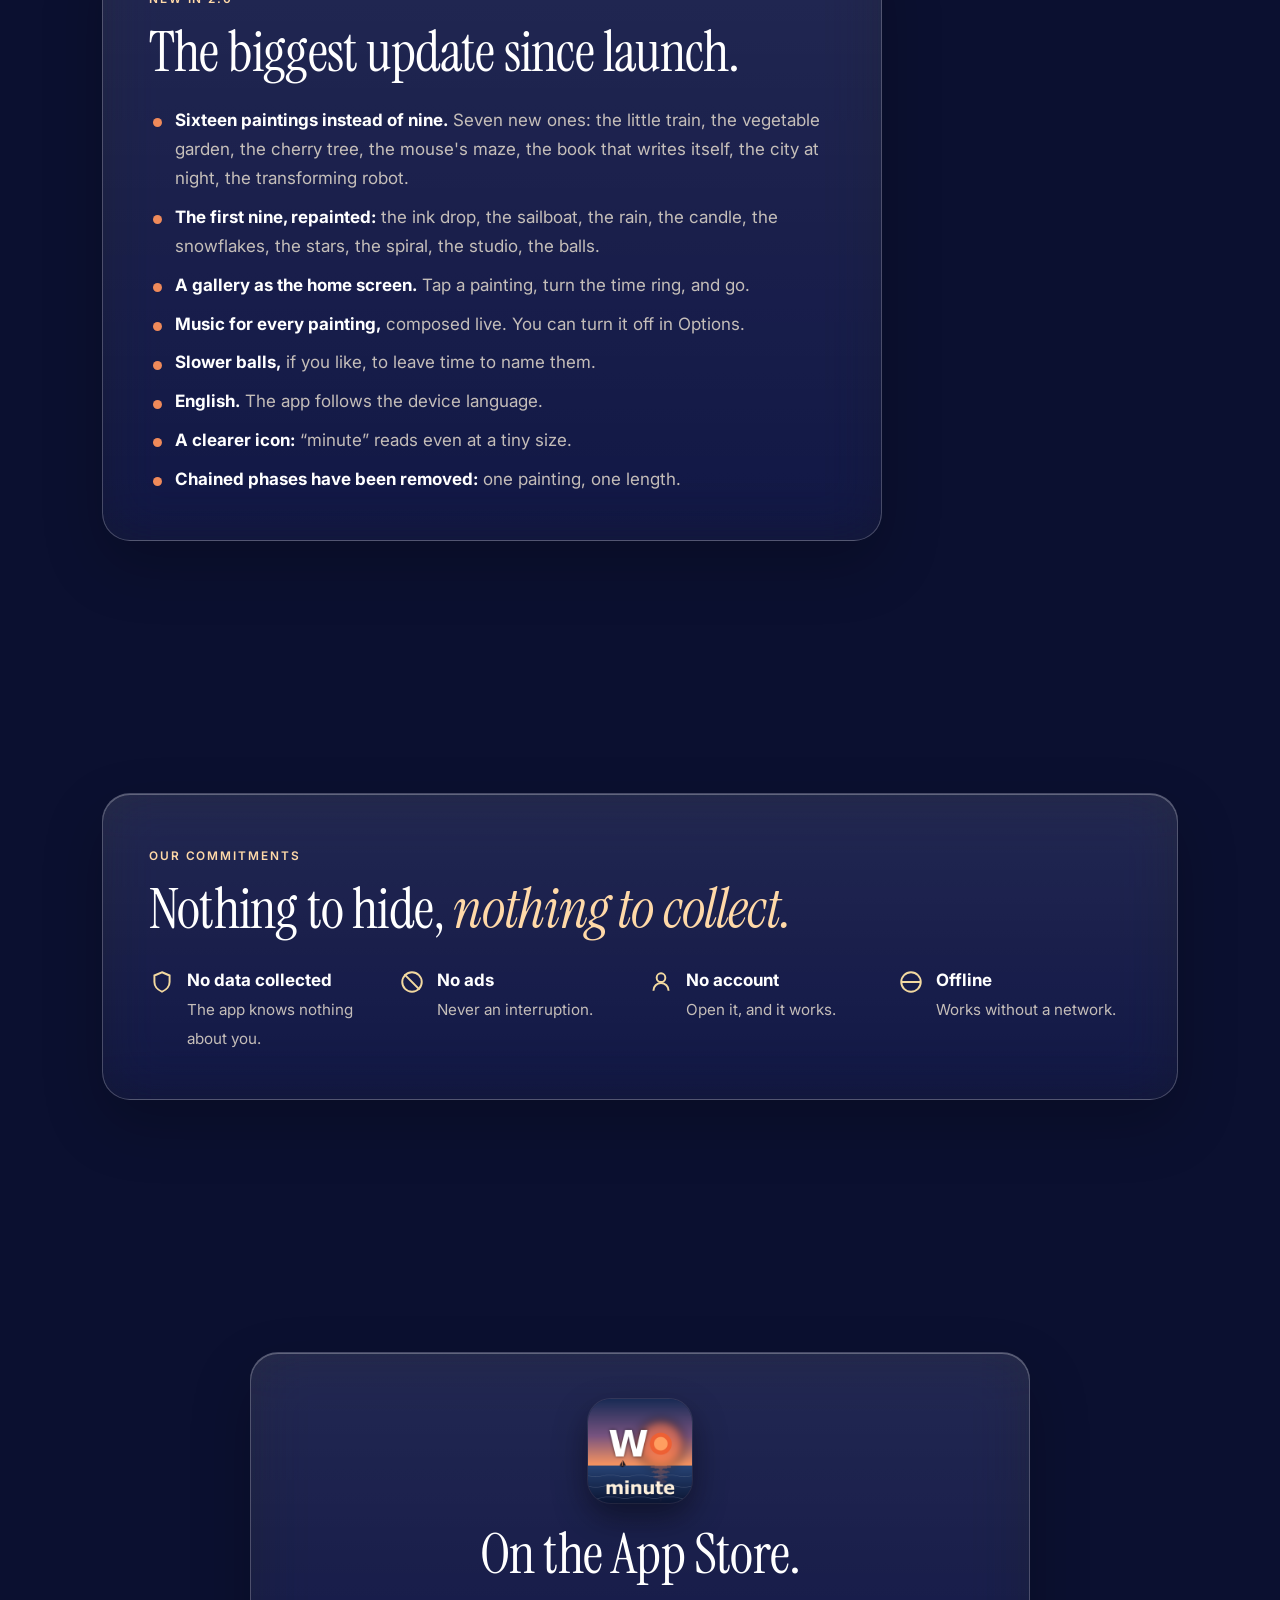
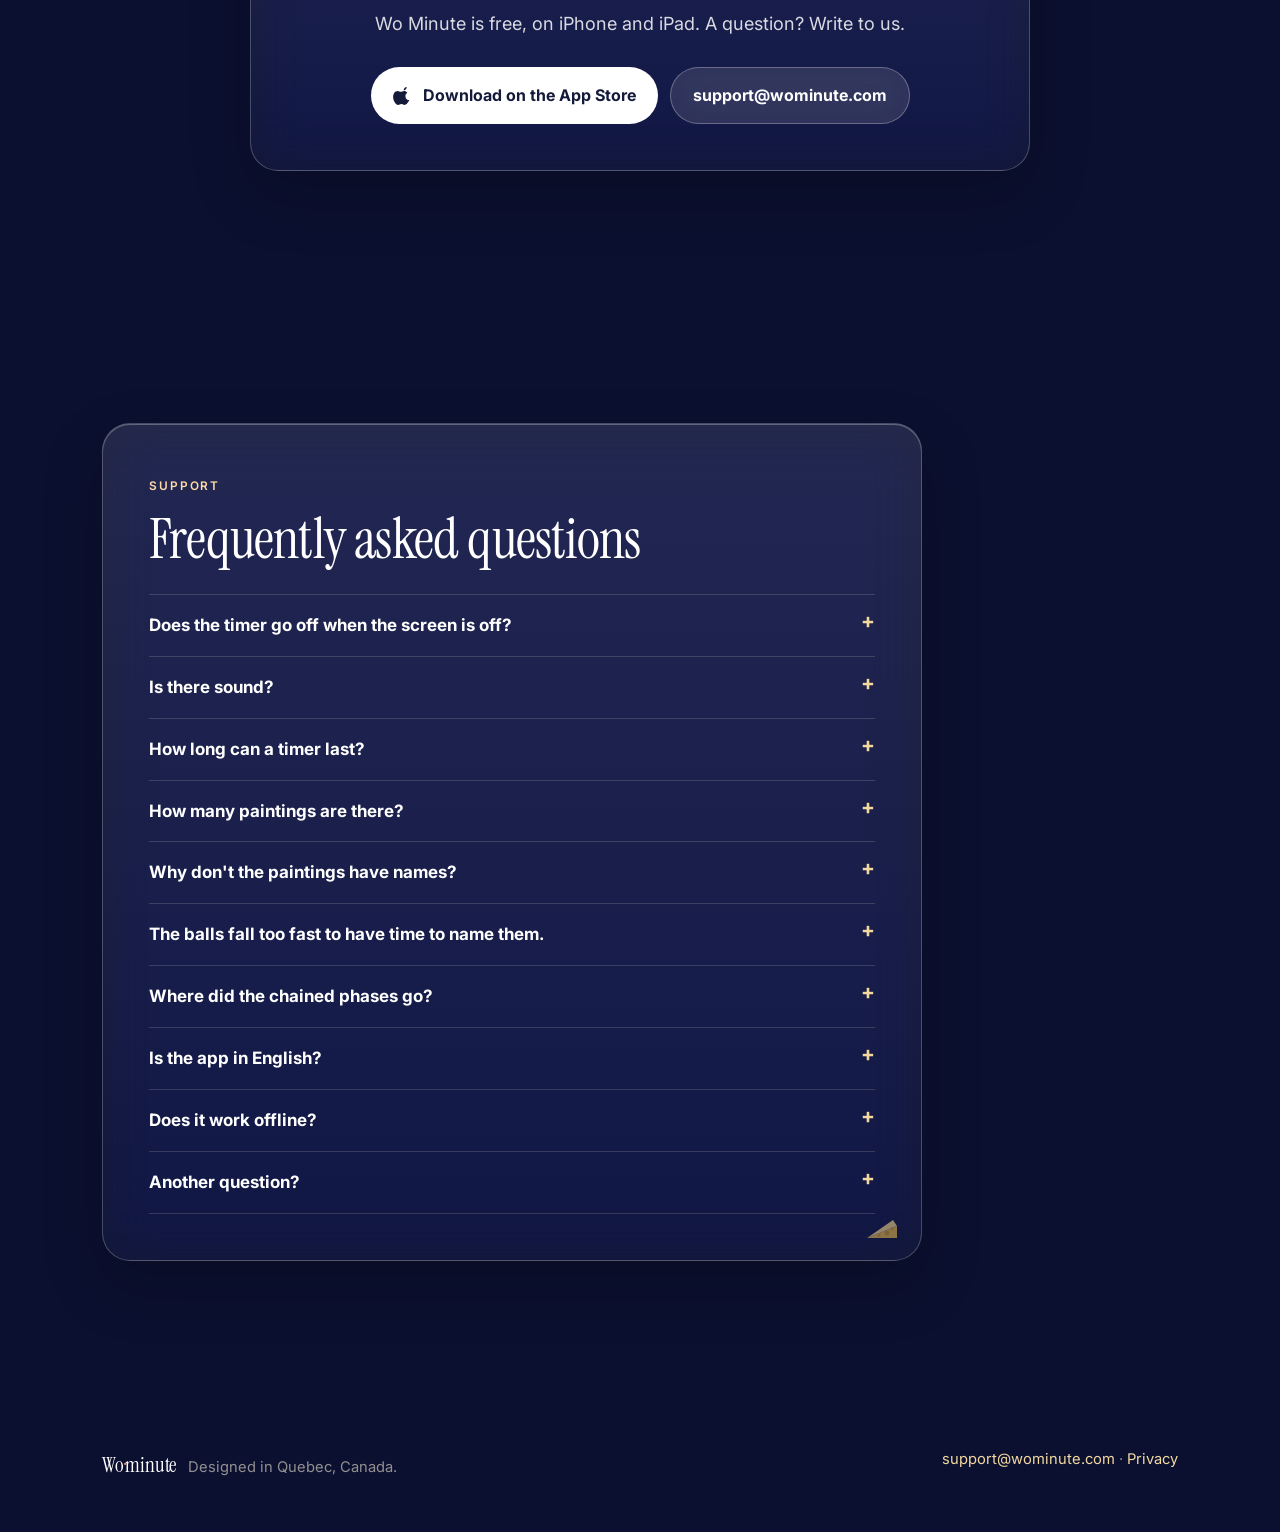
==== commit 27f37dff: "Site : la Galerie (Instrument Serif et Inter, verre clair), une ouverture qui montre l'app ; les ron" ====
--- a/en/index.html
+++ b/en/index.html
@@ -19,7 +19,7 @@
 <meta property="og:image" content="https://wominute.com/scenes/vagues.jpg">
 <link rel="preconnect" href="https://fonts.googleapis.com">
 <link rel="preconnect" href="https://fonts.gstatic.com" crossorigin>
-<link href="https://fonts.googleapis.com/css2?family=Fraunces:opsz,wght@9..144,400;9..144,500;9..144,600&family=Nunito:wght@400;500;600;700&display=swap" rel="stylesheet">
+<link href="https://fonts.googleapis.com/css2?family=Instrument+Serif:ital@0;1&family=Inter:wght@400;500;600;700&display=swap" rel="stylesheet">
 <link rel="stylesheet" href="/site.css">
 </head>
 <body>
@@ -42,25 +42,28 @@
 <main>
   <section class="ouverture">
     <div class="wrap">
-      <a class="nouveau" href="#new"><b>New</b> Wo Minute 2.0: sixteen paintings, their music, and English</a><br>
-      <div class="etiquette ombre">A timer you watch</div>
-      <h1 class="ombre">Making time<br>disappear.</h1>
-      <p class="lead ombre">Time isn't displayed: it's watched. A living painting gives the eyes something to follow — and gives time a shape you can go along with rather than endure.</p>
-      <div class="actions">
-        <a class="btn btn-plein" href="https://apps.apple.com/app/id6779363425">
-          <svg viewBox="0 0 24 24" fill="currentColor" aria-hidden="true"><path d="M16.4 1.3c.1 1-.3 2-.9 2.7-.7.8-1.7 1.4-2.7 1.3-.1-1 .3-2 .9-2.7.7-.8 1.8-1.4 2.7-1.3zM19.5 16.9c-.5 1.2-.8 1.7-1.5 2.7-1 1.4-2.3 3.1-4 3.1-1.5 0-1.9-1-3.9-1-2 0-2.4 1-3.9 1-1.7 0-3-1.6-3.9-3C-.2 16.1-.6 11 1.4 8.3c1-1.4 2.6-2.3 4.1-2.3 1.6 0 2.6 1 3.9 1 1.3 0 2-1 3.9-1 1.4 0 2.9.8 3.9 2.1-3.4 1.9-2.9 6.8.4 8.8z"/></svg>
-          Download on the App Store</a>
-        <a class="btn btn-verre" href="#paintings">See the paintings</a>
-      </div>
-    </div>
-    <div class="descends ombre">Scroll gently: time goes by.<i></i></div>
+      <div class="ouv">
+        <div>
+          <div class="puces-ouv"><a href="#new">New · 2.0</a><span>Free</span><span>No ads</span><span>No account</span><span>Offline</span></div>
+          <h1 class="ombre">Making time <em>disappear.</em></h1>
+          <p class="lead ombre">A timer you watch. Sixteen living paintings give the eyes something to follow — and give time a shape you can go along with rather than endure.</p>
+          <div class="actions">
+            <a class="btn btn-plein" href="https://apps.apple.com/app/id6779363425"><svg viewBox="0 0 24 24" fill="currentColor" aria-hidden="true"><path d="M16.4 1.3c.1 1-.3 2-.9 2.7-.7.8-1.7 1.4-2.7 1.3-.1-1 .3-2 .9-2.7.7-.8 1.8-1.4 2.7-1.3zM19.5 16.9c-.5 1.2-.8 1.7-1.5 2.7-1 1.4-2.3 3.1-4 3.1-1.5 0-1.9-1-3.9-1-2 0-2.4 1-3.9 1-1.7 0-3-1.6-3.9-3C-.2 16.1-.6 11 1.4 8.3c1-1.4 2.6-2.3 4.1-2.3 1.6 0 2.6 1 3.9 1 1.3 0 2-1 3.9-1 1.4 0 2.9.8 3.9 2.1-3.4 1.9-2.9 6.8.4 8.8z"/></svg>Download on the App Store</a>
+            <a class="btn btn-verre" href="#how">Try it here, nothing to install</a>
+          </div>
+          <div class="confiance" style="margin-top:20px"><i></i>Designed in Quebec by a rehabilitation worker, from everyday practice.</div>
+        </div>
+        <div class="appareil"><video muted loop playsinline autoplay preload="auto" poster="/scenes/train.jpg" aria-label="Wo Minute's little train, filmed on iPad"><source src="/scenes/train.mp4" type="video/mp4"></video></div>
+      </div>
+      <div class="chiffres-ouv"><div><b>16</b><span>living paintings, computed live</span></div><div><b>1 to 12</b><span>minutes, one note per notch</span></div><div><b>0</b><span>data collected, no account</span></div><div><b>2</b><span>languages: English, français</span></div></div>
+    </div>
   </section>
 
   <section>
     <div class="wrap">
       <div class="carte apparait" style="max-width:760px">
         <div class="etiquette">Born in the field</div>
-        <h2>When waiting gets too much, you need an anchor.</h2>
+        <h2>When waiting gets too much, you need <em>an anchor.</em></h2>
         <p class="lead">Some moments call for something to hold on to: a transition between two activities, an emotion on the rise, a wait that drags on. A painting that moves gently gives the eyes support and the body time to settle.</p>
         <p class="lead" style="margin:0">No numbers rushing you, no screen shouting: a small world that moves along, and shows that it's moving along.</p>
       </div>
@@ -71,7 +74,7 @@
     <div class="wrap">
       <div class="carte apparait">
         <div class="etiquette">Why a painting</div>
-        <h2>The same time, three ways.</h2>
+        <h2>The same time, <em>three ways.</em></h2>
         <p class="lead">Twenty seconds, shown three times at once. Start them, and notice which one you follow.</p>
         <div class="trois-facons">
           <div class="facon">
@@ -105,7 +108,7 @@
     <div class="wrap">
       <div class="carte apparait">
         <div class="etiquette">Time you can watch</div>
-        <h2>Sixteen living paintings, computed live.</h2>
+        <h2>Sixteen living paintings, <em>computed live.</em></h2>
         <p class="lead">Each painting is a small story that unfolds during the countdown — never a looping video. The sun sets over the sea, a shower fills its water clock, a candle burns down, the snow builds a snowman, a canvas is laid down tile by tile, a city is filmed at night — by helicopter, by boat, by subway, by taxi —, a robot transforms into sixteen things. A cherry tree drops one petal a second onto a pond, a mouse looks for its cheese in a maze and sometimes gives us a curious look, a book writes itself word by word, star-shaped ink drops blend under a brush. A little train carries its passengers to the end of the line, a vegetable garden grows from seed to harvest. The longer the timer, the more happens.</p>
         <p class="lead" style="margin:0">We don't name them: we watch them.</p>
         <div class="tableaux">
@@ -126,7 +129,7 @@
           <div class="tel"><video muted loop playsinline preload="none" poster="/scenes/train.jpg" aria-label="A little steam train and its passengers, from station to station"><source src="/scenes/train.mp4" type="video/mp4"></video></div>
           <div class="tel"><video muted loop playsinline preload="none" poster="/scenes/potager.jpg" aria-label="A cutaway vegetable garden growing from seed to harvest"><source src="/scenes/potager.mp4" type="video/mp4"></video></div>
         </div>
-        <p class="note">Real footage of the app, filmed on iPad.</p>
+        <p class="note">Real footage of the app, filmed on iPad.<span class="seulement-survol"> Hover over a painting: it wakes up.</span></p>
       </div>
     </div>
   </section>
@@ -135,7 +138,7 @@
     <div class="wrap">
       <div class="carte apparait">
         <div class="etiquette">How it works</div>
-        <h2>Two gestures, and time disappears.</h2>
+        <h2>Two gestures, <em>and time disappears.</em></h2>
         <p class="lead">In the app, you first tap a painting in the gallery. Here, the sailboat is already chosen: turn the ring, pick a color, start — then let it be.</p>
         <div class="essai">
           <div class="ecran">
@@ -154,8 +157,8 @@
               <circle cx="110" cy="110" r="88" fill="none" stroke="rgba(255,255,255,.14)" stroke-width="16"/>
               <circle id="a-arc" cx="110" cy="110" r="88" fill="none" stroke="#ef8a5a" stroke-width="16" stroke-linecap="round" transform="rotate(-90 110 110)"/>
               <g id="a-crans"></g>
-              <text id="a-min" x="110" y="112" text-anchor="middle" fill="#fff" font-family="Fraunces, serif" font-size="46">3</text>
-              <text x="110" y="140" text-anchor="middle" fill="rgba(246,236,216,.7)" font-family="Nunito, sans-serif" font-size="15">minutes</text>
+              <text id="a-min" x="110" y="112" text-anchor="middle" fill="#fff" font-family="Instrument Serif, serif" font-size="46">3</text>
+              <text x="110" y="140" text-anchor="middle" fill="rgba(246,236,216,.7)" font-family="Inter, sans-serif" font-size="15">minutes</text>
             </svg>
             <div class="pm"><button id="a-moins" type="button" aria-label="One minute less">−</button><button id="a-plus" type="button" aria-label="One minute more">+</button></div>
             <div class="couleurs" id="a-couleurs"></div>
@@ -207,7 +210,7 @@
     <div class="wrap">
       <div class="carte apparait" style="max-width:780px">
         <div class="etiquette">The music</div>
-        <h2>Every painting has its own music.</h2>
+        <h2>Every painting has <em>its own music.</em></h2>
         <p class="lead">Composed live on the device, in step with the painting: the surf under the sailboat, the lullaby of the candlelit night, raindrops that shift from minor to major as the color comes back, a Japanese scale under the cherry tree, a harp note for each word of the book, the little train's whistle at every departure, a drop for each sprout in the garden. A fanfare when the robot transforms, another when the mouse finds its cheese.</p>
         <p class="lead" style="margin:0">It plays even in silent mode: turn it down, or off in Options.</p>
       </div>
@@ -248,7 +251,7 @@
     <div class="wrap">
       <div class="carte apparait">
         <div class="etiquette">Our commitments</div>
-        <h2>Nothing to hide, nothing to collect.</h2>
+        <h2>Nothing to hide, <em>nothing to collect.</em></h2>
         <div class="valeurs">
           <div class="valeur"><svg viewBox="0 0 24 24" fill="none" stroke="currentColor" stroke-width="1.8"><path d="M12 3l7 3v6c0 5-3 7-7 9-4-2-7-4-7-9V6z"/></svg><div><b>No data collected</b><span>The app knows nothing about you.</span></div></div>
           <div class="valeur"><svg viewBox="0 0 24 24" fill="none" stroke="currentColor" stroke-width="1.8"><circle cx="12" cy="12" r="9"/><path d="M5 5l14 14"/></svg><div><b>No ads</b><span>Never an interruption.</span></div></div>
@@ -290,6 +293,7 @@
         <details><summary>Is the app in English?</summary><p>Yes, since 2.0: it follows the device language. This site also has a <a href="/" hreflang="fr">French page</a>.</p></details>
         <details><summary>Does it work offline?</summary><p>Entirely. No connection is required, no data is sent.</p></details>
         <details><summary>Another question?</summary><p>Write to <a href="mailto:support@wominute.com">support@wominute.com</a> — we answer within a few days.</p></details>
+        <button class="fromage" type="button" aria-label="A piece of cheese" title="A piece of cheese"><svg viewBox="0 0 34 28" aria-hidden="true"><path d="M2 24 L32 24 L32 12 Z" fill="#f2c14e"/><path d="M2 24 L32 12 L28 6 Z" fill="#ffe08a"/><circle cx="22" cy="19" r="2.6" fill="#d9a22e"/><circle cx="14" cy="21.5" r="1.6" fill="#d9a22e"/><circle cx="27" cy="15" r="1.4" fill="#d9a22e"/></svg></button>
       </div>
     </div>
   </section>
@@ -297,7 +301,7 @@
 
 <footer>
   <div class="wrap">
-    <span><span class="logo" style="font-size:1.1rem">Wo<span>·</span>minute</span> &nbsp; Designed in Quebec, Canada.</span>
+    <span><span class="logo" style="font-size:1.3rem"><span class="mot">Wo<span>·</span>minute</span></span> &nbsp; Designed in Quebec, Canada.</span>
     <span><a href="mailto:support@wominute.com">support@wominute.com</a> · <a href="/en/privacy">Privacy</a></span>
   </div>
 </footer>
@@ -305,5 +309,7 @@
 <script src="/ciel.js"></script>
 <script>window.WM_TEXTES = {"b": {"relancer": "Start again", "milieu": "Without looking at the numbers: how much is left?", "fin": "Which one were you watching?"}, "a": {"parti": "Let's go", "recommencer": "Start over", "pause": "Pause", "reprendre": "Resume", "couleurs": {"corail": "Coral", "lavande": "Lavender", "menthe": "Mint", "soleil": "Sun"}}, "c": [{"nom": "A transition", "video": "train", "tableau": "<b>The little train.</b> It goes from station to station to the end of the line: you can see the end coming.", "duree": "3 to 5 minutes — enough to finish what you're doing.", "gestes": ["Start the timer as you announce the change: “when the train arrives, we'll have lunch”.", "Keep the same painting for the same transition, day after day.", "When it arrives, move on right away — the painting kept its promise."]}, {"nom": "Calming down", "video": "bougie", "tableau": "<b>The candle.</b> A candle in a bedroom: the slowest movement in the app.", "duree": "3 to 5 minutes.", "gestes": ["Offer, don't impose: “shall we watch the candle together?”.", "Turn the music down or off if the sound bothers.", "Sit alongside and watch too, without talking."]}, {"nom": "A wait", "video": "labyrinthe", "tableau": "<b>The maze.</b> The mouse is looking for its cheese: something is always happening.", "duree": "The real length of the wait, not a reassuring one.", "gestes": ["Pick an honest length; if the wait drags on, start again rather than promise.", "Let the person choose the painting.", "Talk about what you see together: “she found a shortcut!”."]}, {"nom": "Brushing teeth", "video": "potager", "tableau": "<b>The vegetable garden.</b> From seed to harvest: you brush until everything has grown.", "duree": "2 minutes.", "gestes": ["Set the device where it can be seen in the mirror.", "Always the same painting, so it becomes a routine.", "Celebrate the harvest, not the clean teeth."]}, {"nom": "Focus", "video": "spirale", "tableau": "<b>The spiral.</b> Seeds set at the golden angle: discreet, no story to grab attention.", "duree": "10 to 12 minutes, then a break.", "gestes": ["Set the device away from the work, in the corner of your eye.", "Turn the music off.", "At the end, take a real break before starting again."]}]};</script>
 <script src="/interactif.js"></script>
+<script>window.WM_SOURIS = { mot: "She found her cheese." };</script>
+<script src="/surprises.js"></script>
 </body>
 </html>
--- a/site.css
+++ b/site.css
@@ -2,18 +2,20 @@
   --cream:#f6ecd8; --cream-dim:rgba(246,236,216,.78); --cream-faint:rgba(246,236,216,.58);
   --gold:#f3d9a0; --sun:#ef8a5a; --line:rgba(246,236,216,.16);
   --verre:rgba(10,12,34,.46); --verre-fort:rgba(10,12,34,.62);
+  --ambre:#ffd9a8; --titre:"Instrument Serif",Georgia,serif; --texte:"Inter",system-ui,sans-serif;
   --maxw:1120px; --r:24px; --ease:cubic-bezier(.22,.61,.36,1);
 }
 *{box-sizing:border-box}
 html{scroll-behavior:smooth}
 body{margin:0; background:#0b1030; color:var(--cream);
-  font-family:"Nunito",system-ui,sans-serif; font-size:18px; line-height:1.7;
+  font-family:var(--texte); font-size:17px; line-height:1.7;
   -webkit-font-smoothing:antialiased; overflow-x:hidden}
 #ciel{position:fixed; inset:0; width:100vw; height:100vh; z-index:-1; display:block}
-h1,h2,h3{font-family:"Fraunces",Georgia,serif; font-weight:500; line-height:1.12; color:#fff; margin:0 0 .5em}
-h1{font-size:clamp(2.6rem,7vw,5rem); letter-spacing:-.5px}
-h2{font-size:clamp(1.8rem,4vw,2.8rem); letter-spacing:-.3px}
-h3{font-size:1.25rem}
+h1,h2,h3{font-family:var(--titre); font-weight:400; line-height:1.04; color:#fff; margin:0 0 .45em}
+h1{font-size:clamp(3.2rem,8vw,6.2rem); line-height:.98; letter-spacing:-1.5px}
+h2{font-size:clamp(2.2rem,5vw,3.5rem); letter-spacing:-.8px}
+h3{font-size:1.55rem; letter-spacing:-.2px}
+h1 em,h2 em{color:var(--ambre)}
 p{margin:0 0 1em}
 a{color:var(--gold); text-decoration:none}
 a:hover{text-decoration:underline}
@@ -21,16 +23,17 @@
 .ombre{text-shadow:0 2px 18px rgba(0,0,0,.45)}
 
 /* L'en-tête */
-header{position:sticky; top:0; z-index:10; backdrop-filter:blur(14px); -webkit-backdrop-filter:blur(14px);
-  background:rgba(10,12,34,.28); border-bottom:1px solid var(--line)}
+header{position:sticky; top:0; z-index:10; backdrop-filter:blur(24px) saturate(170%); -webkit-backdrop-filter:blur(24px) saturate(170%);
+  background:rgba(255,255,255,.07); border-bottom:1px solid rgba(255,255,255,.16)}
 .nav{display:flex; align-items:center; justify-content:space-between; height:64px}
-.logo{font-family:"Fraunces",serif; font-size:1.5rem; color:#fff; font-weight:600; letter-spacing:-.3px}
+.logo{font-family:var(--titre); font-size:1.6rem; color:#fff; font-weight:400; letter-spacing:-.2px}
 .logo span{color:var(--sun)}
 .liens{display:flex; gap:22px; align-items:center; font-size:.95rem}
 .liens a{color:var(--cream-dim)}
 .liens a:hover{color:#fff; text-decoration:none}
 .liens a.btn-plein,.liens a.btn-plein:hover{color:#141a3a}
-@media (max-width:820px){ .liens a.secondaire{display:none} }
+.liens a{white-space:nowrap}
+@media (max-width:1000px){ .liens a.secondaire{display:none} }
 
 /* Les boutons */
 .btn{display:inline-flex; align-items:center; gap:10px; padding:14px 22px; border-radius:999px; font-weight:700;
@@ -38,15 +41,18 @@
 .btn:hover{text-decoration:none; transform:translateY(-1px)}
 .btn svg{width:20px; height:20px}
 .btn-plein{background:#fff; color:#141a3a}
-.btn-verre{background:rgba(255,255,255,.12); color:#fff; border:1px solid rgba(255,255,255,.3)}
+.btn-verre{background:rgba(255,255,255,.10); color:#fff; border:1px solid rgba(255,255,255,.28); backdrop-filter:blur(20px) saturate(170%); -webkit-backdrop-filter:blur(20px) saturate(170%)}
 .btn-petit{padding:9px 16px; font-size:.9rem}
 
 /* Les sections : du texte posé sur le ciel qui change */
 section{position:relative; padding:14vh 0}
-.carte{background:var(--verre); backdrop-filter:blur(18px) saturate(120%); -webkit-backdrop-filter:blur(18px) saturate(120%);
-  border:1px solid var(--line); border-radius:var(--r); padding:clamp(24px,4vw,44px)}
-.etiquette{display:inline-block; font-size:.78rem; letter-spacing:.14em; text-transform:uppercase; color:var(--gold); margin-bottom:14px; font-weight:700}
-.lead{font-size:1.15rem; color:var(--cream-dim); max-width:640px}
+/* Le verre de la Galerie : clair, très transparent, un liseré de lumière en haut ; un voile sombre dessous pour que le texte se lise même sur le ciel d'après-midi */
+.carte{position:relative; background:linear-gradient(rgba(255,255,255,.11), rgba(255,255,255,.04)), rgba(10,12,34,.22);
+  backdrop-filter:blur(28px) saturate(170%); -webkit-backdrop-filter:blur(28px) saturate(170%);
+  border:1px solid rgba(255,255,255,.22); border-radius:28px; padding:clamp(24px,4vw,46px);
+  box-shadow:inset 0 1px 0 rgba(255,255,255,.28), 0 24px 60px rgba(0,0,0,.22)}
+.etiquette{display:inline-block; font-size:.74rem; letter-spacing:.16em; text-transform:uppercase; color:var(--ambre); margin-bottom:14px; font-weight:600}
+.lead{font-size:1.13rem; color:rgba(255,255,255,.84); max-width:640px}
 .apparait{opacity:0; transform:translateY(24px); transition:opacity .9s var(--ease), transform .9s var(--ease)}
 .apparait.vu{opacity:1; transform:none}
 
@@ -66,9 +72,11 @@
 .tel{position:relative; aspect-ratio:3/4; border-radius:18px; overflow:hidden; background:#06071a;
   border:7px solid #15172b; box-shadow:0 18px 40px rgba(0,0,0,.45), 0 0 0 1px rgba(255,255,255,.08)}
 .tel video,.tel img{width:100%; height:100%; object-fit:cover; display:block}
-.tel:nth-child(3n+2){transform:translateY(26px)}
+.tableaux .tel{transform:translateY(var(--dy,0px)) perspective(800px) rotateX(var(--rx,0deg)) rotateY(var(--ry,0deg)) scale(var(--sc,1));
+  transition:transform .3s var(--ease), box-shadow .4s, border-color .4s}
+.tableaux .tel:nth-child(3n+2){--dy:26px}
 @media (max-width:560px){ .tableaux{grid-template-columns:repeat(2,1fr); gap:14px} .tel{border-radius:13px; border-width:5px}
-  .tableaux .tel:nth-child(3n+2){transform:none} .tableaux .tel:nth-child(even){transform:translateY(34px)} }
+  .tableaux .tel:nth-child(3n+2){--dy:0px} .tableaux .tel:nth-child(even){--dy:34px} }
 .note{font-size:.85rem; color:var(--cream-faint); margin-top:38px}
 
 /* Deux gestes */
@@ -76,7 +84,7 @@
 .geste .tel{max-width:300px; margin:0 auto 18px}
 .geste h3{text-align:center}
 .geste p{text-align:center; color:var(--cream-dim); font-size:1rem}
-.num{display:block; text-align:center; font-family:"Fraunces",serif; color:var(--gold); font-size:1.1rem; margin-bottom:6px}
+.num{display:block; text-align:center; font-family:var(--titre); color:var(--gold); font-size:1.1rem; margin-bottom:6px}
 @media (max-width:820px){ .gestes{grid-template-columns:1fr} }
 
 /* Les milieux */
@@ -146,12 +154,12 @@
 .rond.vu{display:block}
 .rond svg{width:100%; height:100%}
 .fin{position:absolute; inset:0; display:flex; align-items:center; justify-content:center; pointer-events:none;
-  font-family:"Fraunces",serif; font-size:clamp(1.6rem,4vw,2.4rem); color:#fff; text-shadow:0 2px 18px rgba(0,0,0,.5);
+  font-family:var(--titre); font-size:clamp(1.6rem,4vw,2.4rem); color:#fff; text-shadow:0 2px 18px rgba(0,0,0,.5);
   opacity:0; transition:opacity 1.2s}
 .fin.vu{opacity:1}
 .reglages{text-align:center}
 .reglages ol{list-style:none; padding:0; margin:0 0 14px; display:flex; justify-content:center; gap:16px; flex-wrap:wrap; font-size:.95rem; color:var(--cream-dim)}
-.reglages ol b{color:var(--gold); font-family:"Fraunces",serif; margin-right:4px}
+.reglages ol b{color:var(--gold); font-family:var(--titre); margin-right:4px}
 #a-anneau{width:220px; height:220px; touch-action:none; cursor:pointer; display:block; margin:0 auto}
 .pm{display:flex; justify-content:center; gap:14px; margin:8px 0 18px}
 .pm button,.puce-c{width:44px; height:44px; border-radius:50%; border:1px solid var(--line); background:rgba(255,255,255,.08);
@@ -168,7 +176,7 @@
 .facon{background:rgba(255,255,255,.05); border:1px solid var(--line); border-radius:18px; padding:16px}
 .facon .vue{aspect-ratio:4/3; border-radius:12px; overflow:hidden; background:#06071a; display:flex; align-items:center; justify-content:center; position:relative}
 .facon .vue.claire{background:#e9e6df}
-.chiffres{font-family:"Nunito",sans-serif; font-weight:700; font-size:clamp(2.6rem,6vw,3.6rem); color:#fff; font-variant-numeric:tabular-nums}
+.chiffres{font-family:var(--texte); font-weight:700; font-size:clamp(2.6rem,6vw,3.6rem); color:#fff; font-variant-numeric:tabular-nums}
 .disque{height:84%; aspect-ratio:1; filter:drop-shadow(0 4px 10px rgba(0,0,0,.18))}
 .facon canvas{width:100%; height:100%; display:block}
 .facon h3{margin:14px 0 6px; font-size:1.1rem}
@@ -190,3 +198,61 @@
 .fiche dd b{color:#fff}
 .fiche ol{margin:6px 0 0; padding-left:20px; color:var(--cream-dim)}
 .fiche li{margin-bottom:6px}
+
+/* ───── La Galerie (10 novembre 2026) : l'ouverture qui vend ───── */
+.ouverture{padding:110px 0 70px}
+.ouv{display:grid; grid-template-columns:1.15fr .85fr; gap:48px; align-items:center}
+@media (max-width:900px){ .ouv{grid-template-columns:1fr} .ouv .appareil{max-width:300px} }
+.puces-ouv{display:flex; flex-wrap:wrap; gap:8px; margin-bottom:24px}
+.puces-ouv span,.puces-ouv a{padding:6px 13px; border-radius:999px; font-size:.82rem; color:#fff; background:rgba(255,255,255,.10);
+  border:1px solid rgba(255,255,255,.24); backdrop-filter:blur(20px) saturate(170%); -webkit-backdrop-filter:blur(20px) saturate(170%)}
+.puces-ouv a{background:var(--sun); color:#141a3a; border-color:transparent; font-weight:600}
+.puces-ouv a:hover{text-decoration:none; filter:brightness(1.08)}
+.ouverture h1{margin:0}
+.ouverture .lead{font-size:1.2rem; color:#fff; opacity:.92; margin:24px 0 0; max-width:560px}
+.confiance{display:flex; align-items:center; gap:10px; font-size:.9rem; color:rgba(255,255,255,.8); margin-top:4px}
+.confiance i{flex:none; width:8px; height:8px; border-radius:50%; background:#7ee2a8; box-shadow:0 0 0 4px rgba(126,226,168,.2)}
+.appareil{position:relative; aspect-ratio:3/4; border-radius:34px; border:11px solid #0e1024; overflow:hidden; max-width:380px; width:100%; margin:0 auto;
+  box-shadow:0 40px 80px rgba(0,0,0,.5), 0 0 0 1px rgba(255,255,255,.12)}
+.appareil video{width:100%; height:100%; object-fit:cover; display:block}
+.appareil::after{content:""; position:absolute; inset:0; pointer-events:none; background:linear-gradient(125deg, rgba(255,255,255,.16) 0%, rgba(255,255,255,0) 38%)}
+.chiffres-ouv{display:grid; grid-template-columns:repeat(4,1fr); margin-top:56px; border-radius:22px; overflow:hidden;
+  background:rgba(255,255,255,.09); border:1px solid rgba(255,255,255,.22); box-shadow:inset 0 1px 0 rgba(255,255,255,.26);
+  backdrop-filter:blur(28px) saturate(170%); -webkit-backdrop-filter:blur(28px) saturate(170%)}
+.chiffres-ouv div{padding:20px 22px}
+.chiffres-ouv div+div{border-left:1px solid rgba(255,255,255,.14)}
+.chiffres-ouv b{display:block; font:400 2.5rem/1 var(--titre); color:#fff; margin-bottom:6px}
+.chiffres-ouv span{font-size:.9rem; color:rgba(255,255,255,.78)}
+@media (max-width:760px){ .chiffres-ouv{grid-template-columns:1fr 1fr} .chiffres-ouv div:nth-child(3){border-left:0} .chiffres-ouv div:nth-child(n+3){border-top:1px solid rgba(255,255,255,.14)} }
+.ouverture .descends{display:none}
+
+/* ───── Les tableaux s'éveillent quand on les regarde (souris seulement) ───── */
+.survol .tableaux .tel{cursor:default}
+.survol .tableaux .tel video{filter:saturate(.45) brightness(.72); transition:filter .5s}
+.survol .tableaux .tel.eveille{--sc:1.04; z-index:2; border-color:#23264a; box-shadow:0 30px 60px rgba(0,0,0,.55), 0 0 0 1px rgba(255,217,168,.5), 0 0 40px rgba(255,217,168,.18)}
+.survol .tableaux .tel.eveille video{filter:none}
+.seulement-survol{display:none}
+.survol .seulement-survol{display:inline}
+
+/* ───── La souris qui nous regarde, et son fromage ───── */
+.cachette{position:absolute; bottom:100%; width:64px; height:44px; overflow:hidden; pointer-events:none; z-index:3}
+.souris{display:block; width:64px; height:48px; transform:translateY(100%); transition:transform .7s var(--ease)}
+.souris.sort{transform:translateY(10%)}
+.souris.vite{transition:transform .16s ease-in}
+.souris .yeux{transition:transform .2s}
+.souris .paupieres{transform-origin:32px 27px; transform:scaleY(0); animation:cligne 4.2s infinite}
+@keyframes cligne{0%,92%,100%{transform:scaleY(0)} 95%{transform:scaleY(1)}}
+.souris .moustache{animation:frise 1.6s infinite ease-in-out; transform-origin:32px 35px}
+@keyframes frise{0%,100%{transform:rotate(0)} 50%{transform:rotate(2deg)}}
+.fromage{position:absolute; right:22px; bottom:18px; width:34px; height:28px; padding:0; border:0; background:none; cursor:pointer; opacity:.55; transition:opacity .3s, transform .3s}
+.fromage:hover,.fromage:focus-visible{opacity:1; transform:rotate(-8deg) scale(1.1)}
+.fromage svg{width:100%; height:100%; display:block}
+.fromage.mange{pointer-events:none}
+.coureuse{position:fixed; z-index:30; width:70px; height:38px; pointer-events:none; left:0; top:0}
+.coureuse .pattes{animation:trotte .18s infinite alternate}
+@keyframes trotte{from{transform:translateY(0)} to{transform:translateY(-3px)}}
+.mot-souris{position:fixed; left:50%; bottom:26px; transform:translate(-50%,20px); z-index:31; padding:12px 20px; border-radius:999px; color:#fff;
+  background:rgba(255,255,255,.12); border:1px solid rgba(255,255,255,.26); backdrop-filter:blur(24px) saturate(170%); -webkit-backdrop-filter:blur(24px) saturate(170%);
+  font-family:var(--titre); font-size:1.35rem; opacity:0; transition:opacity .5s, transform .5s var(--ease); pointer-events:none}
+.mot-souris.vu{opacity:1; transform:translate(-50%,0)}
+@media (prefers-reduced-motion:reduce){ .tableaux .tel{transition:none} .souris,.souris .paupieres,.souris .moustache{animation:none; transition:none} }
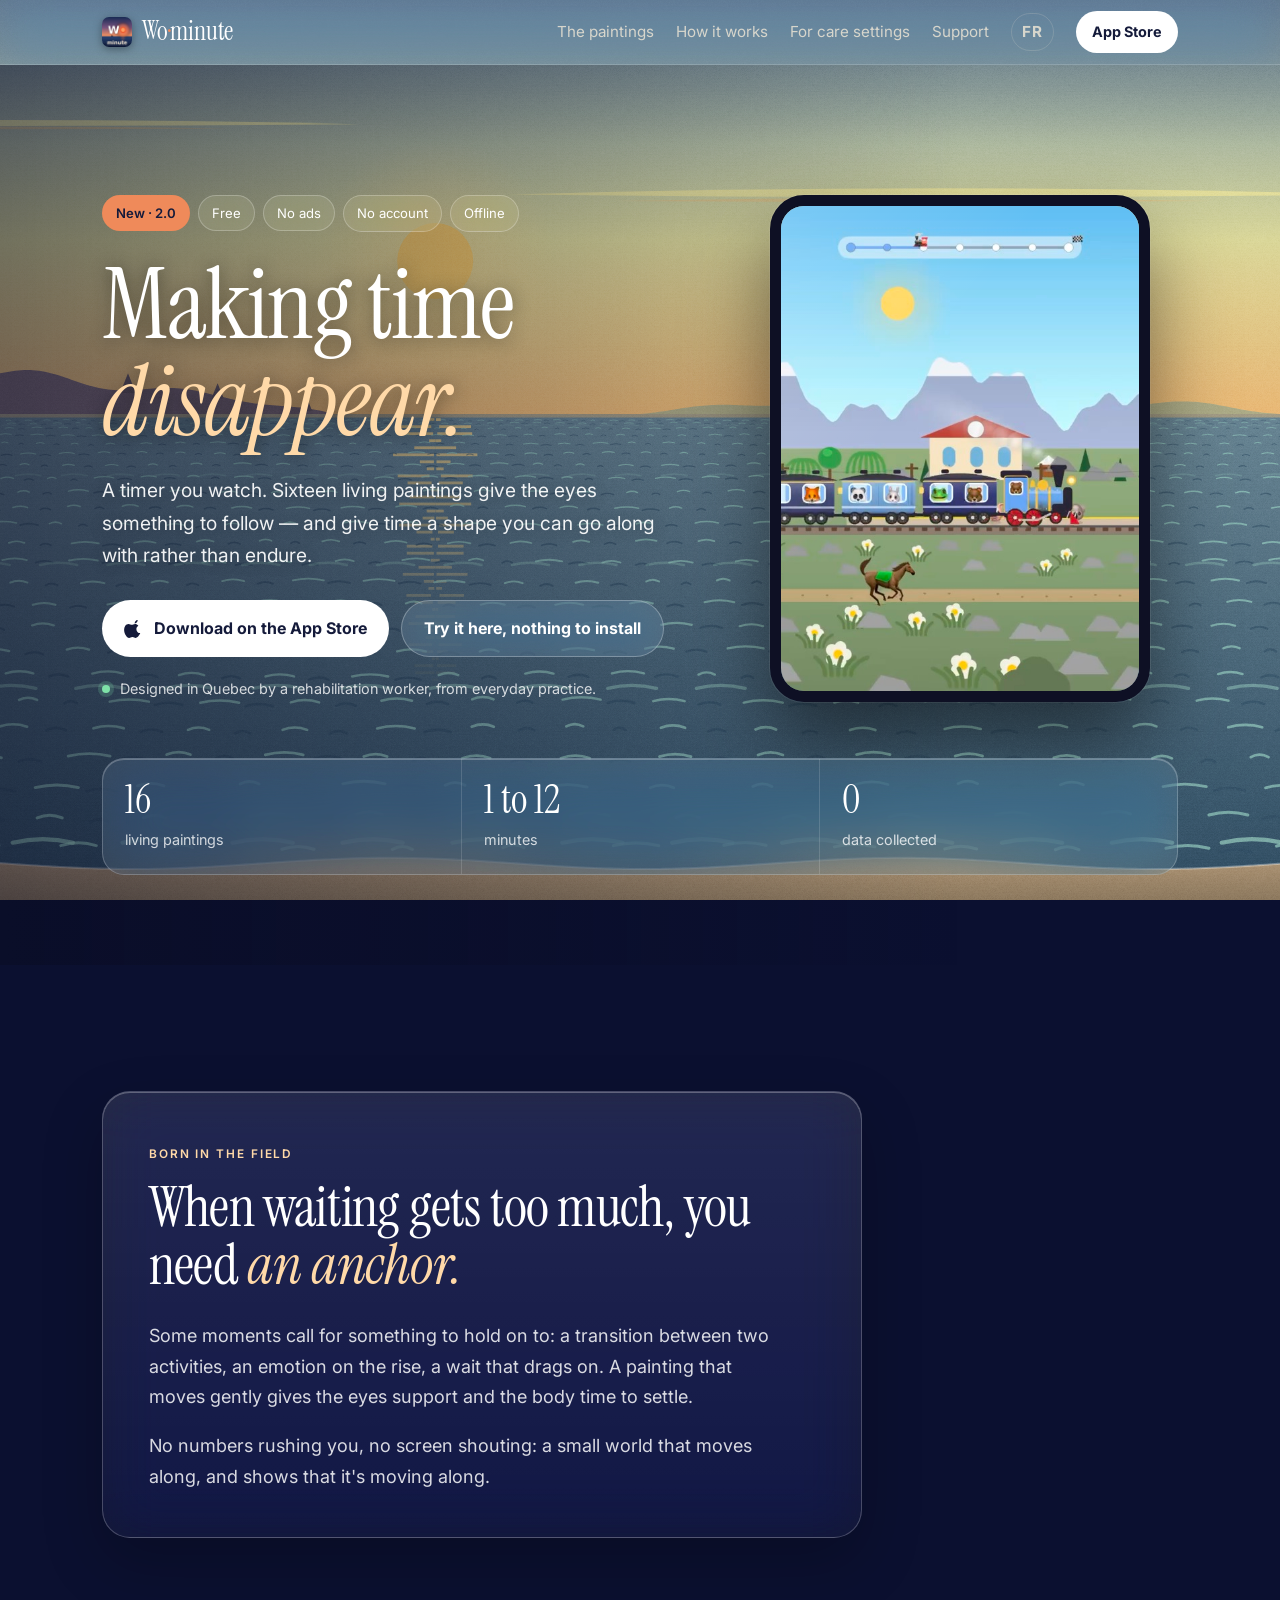
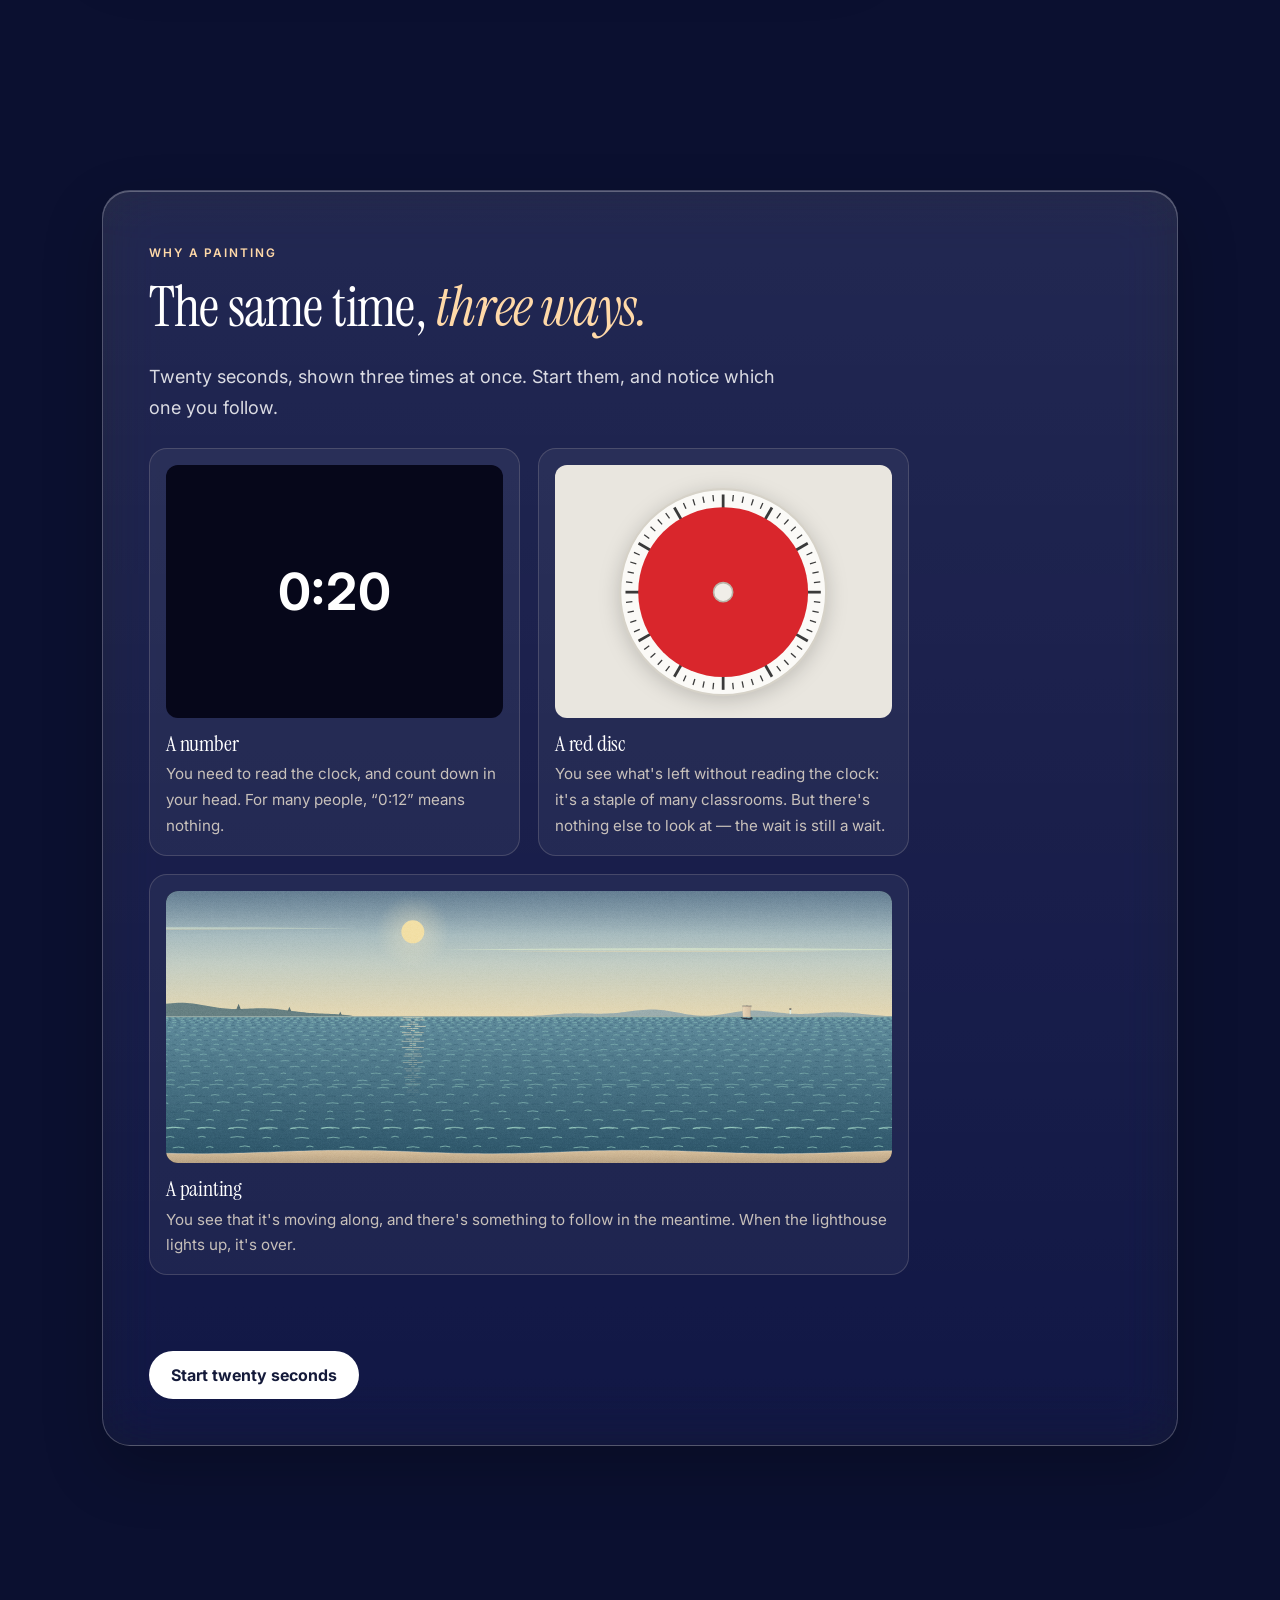
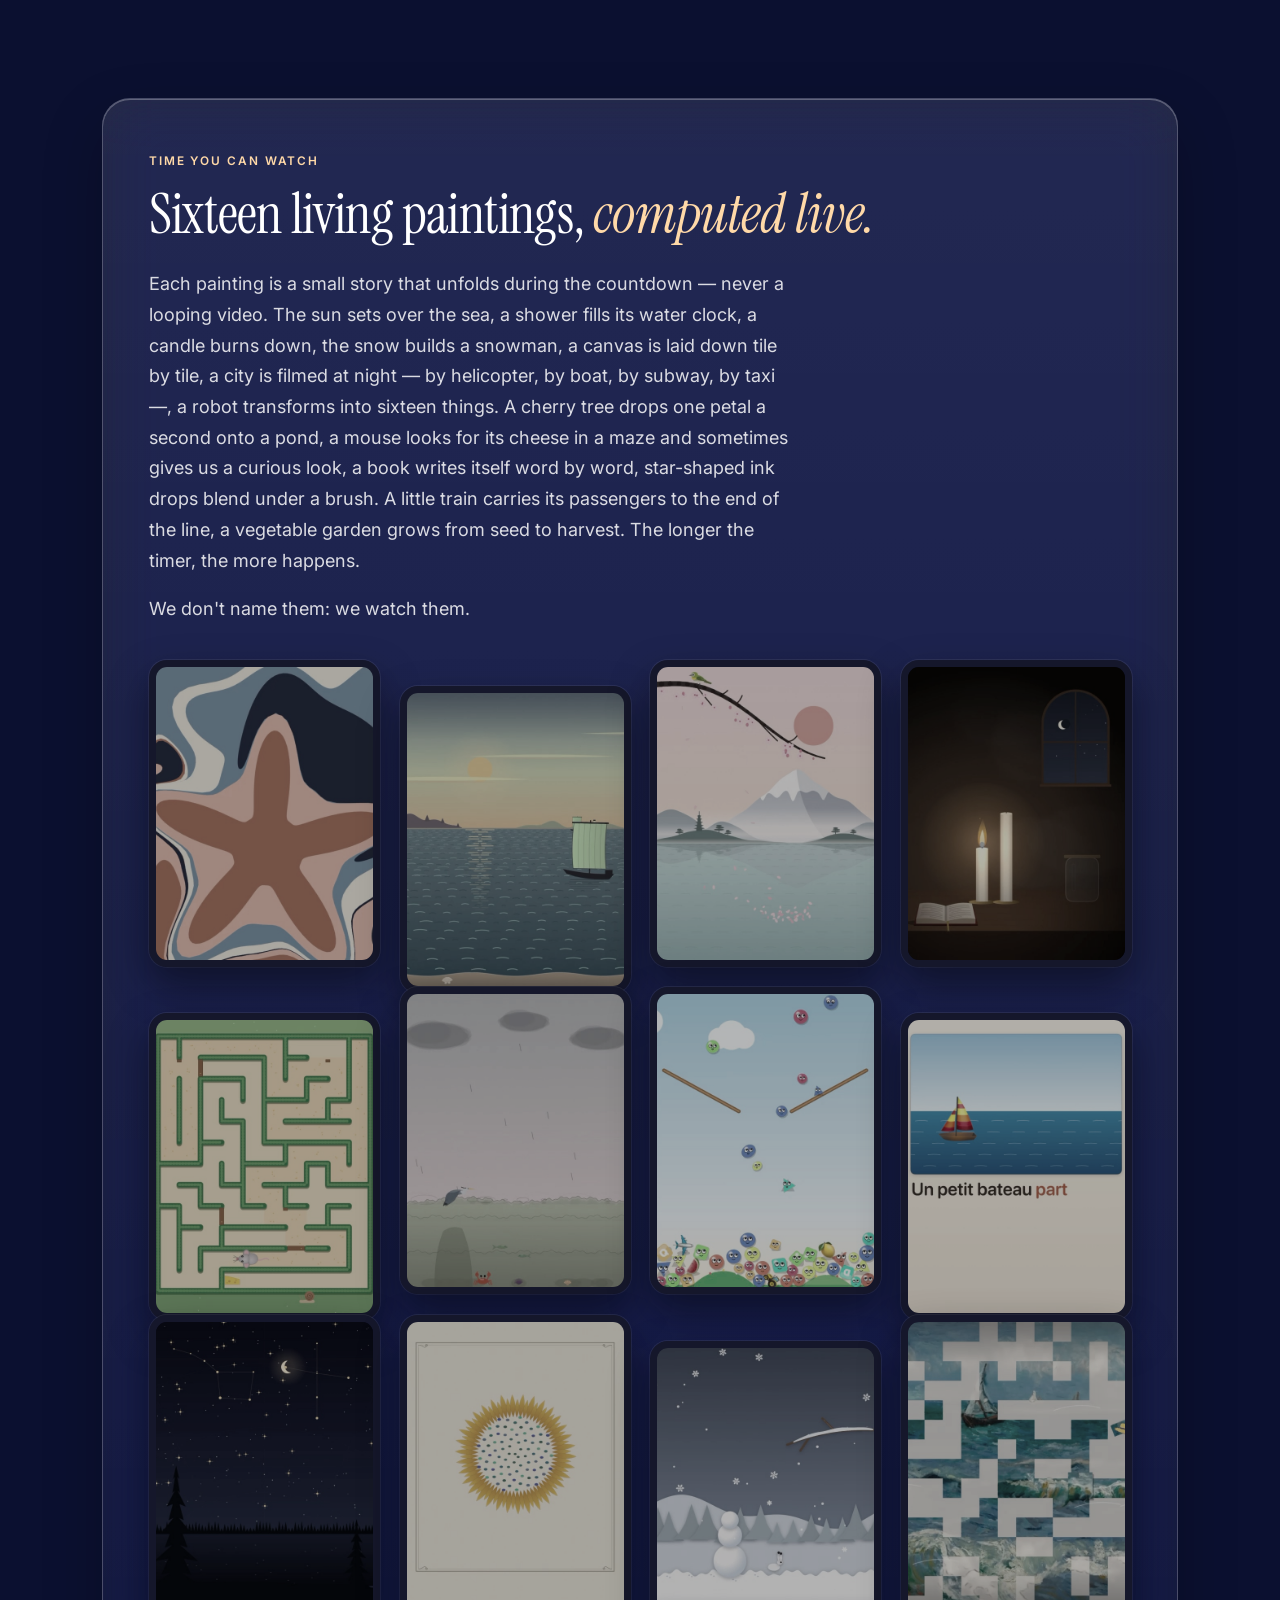
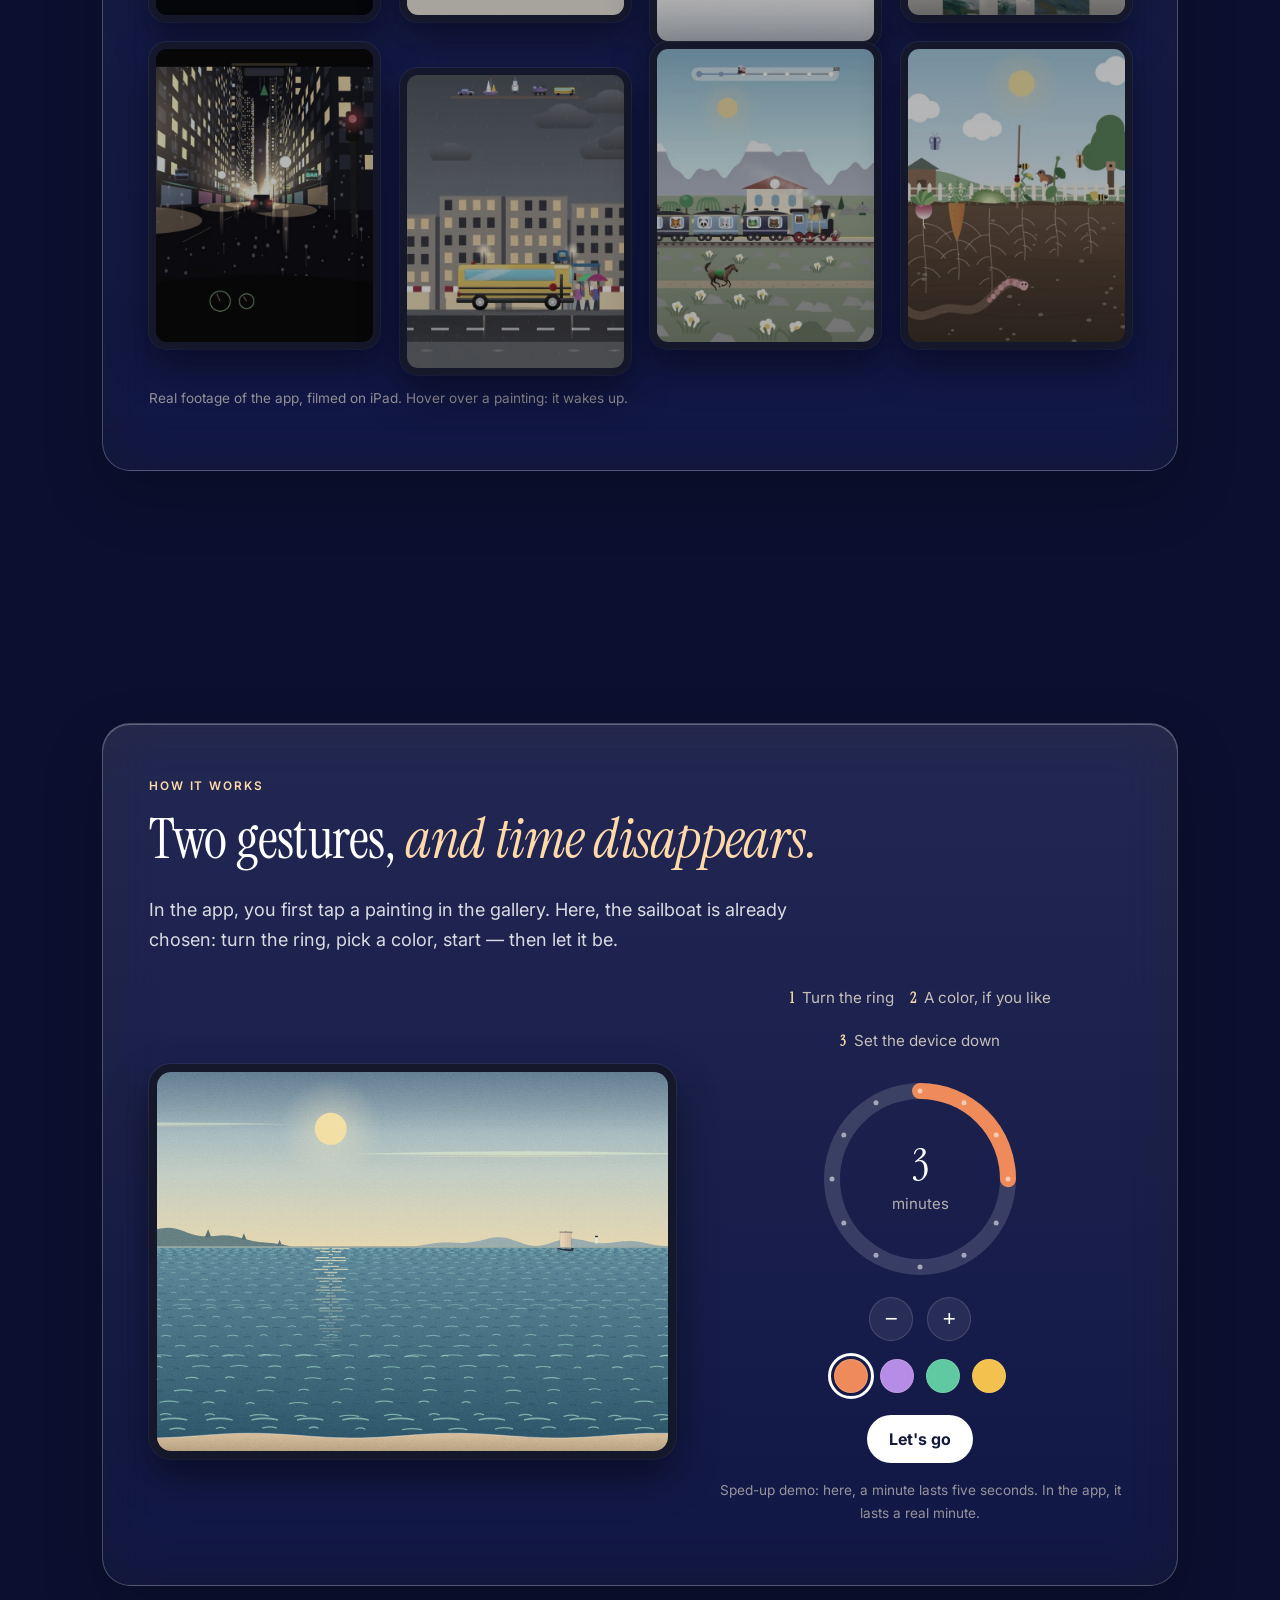
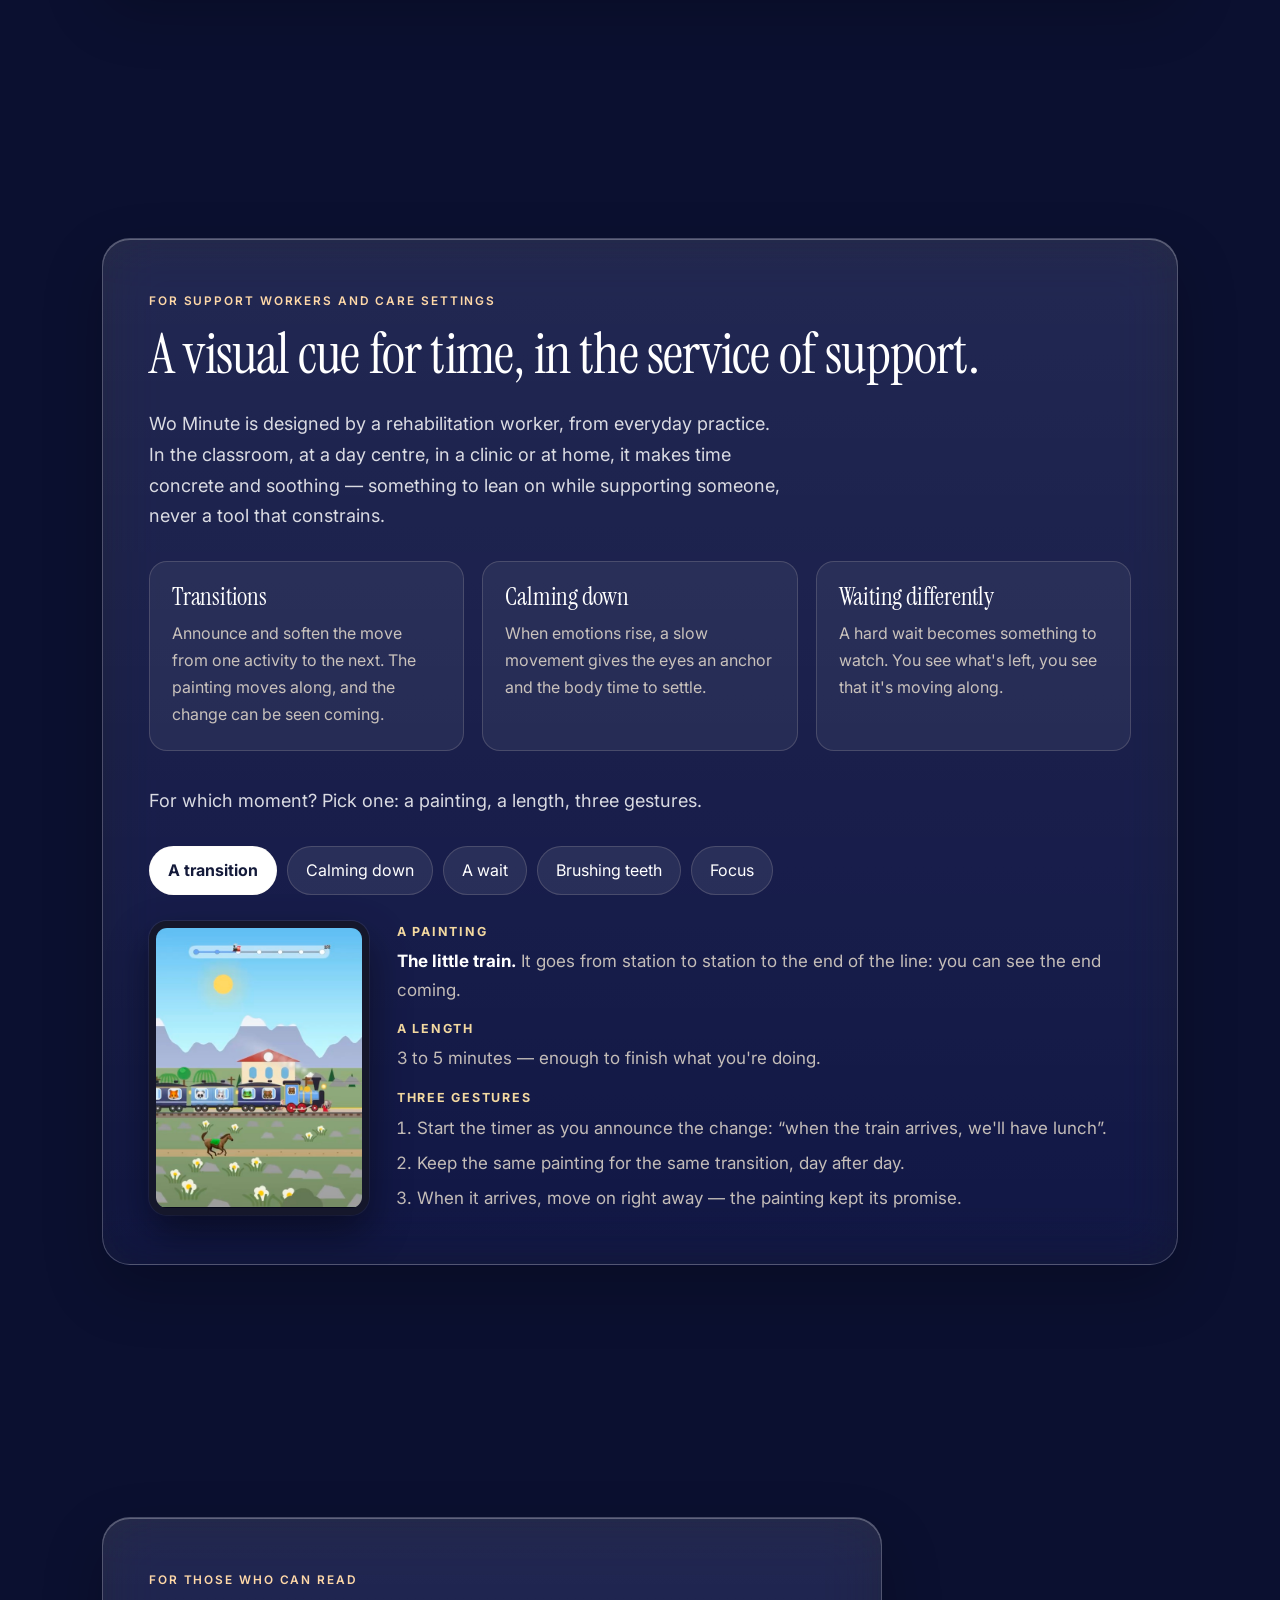
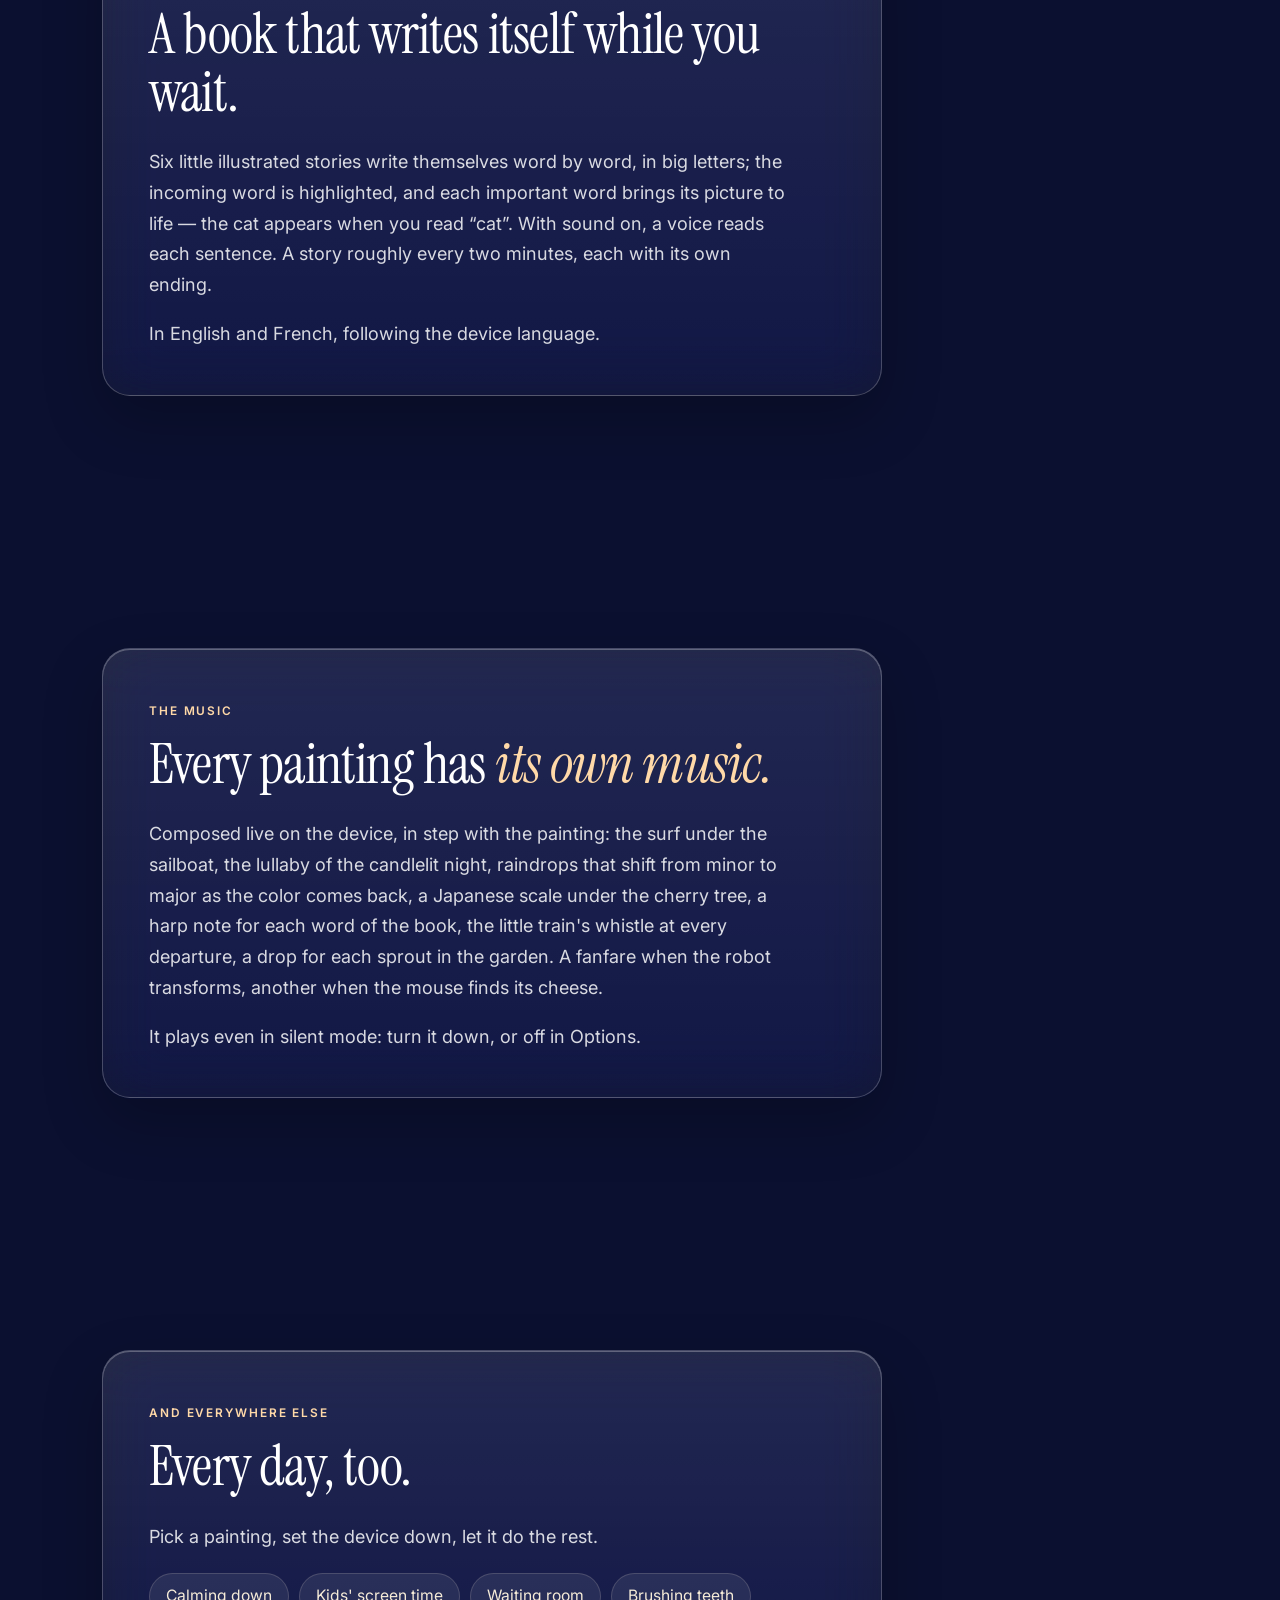
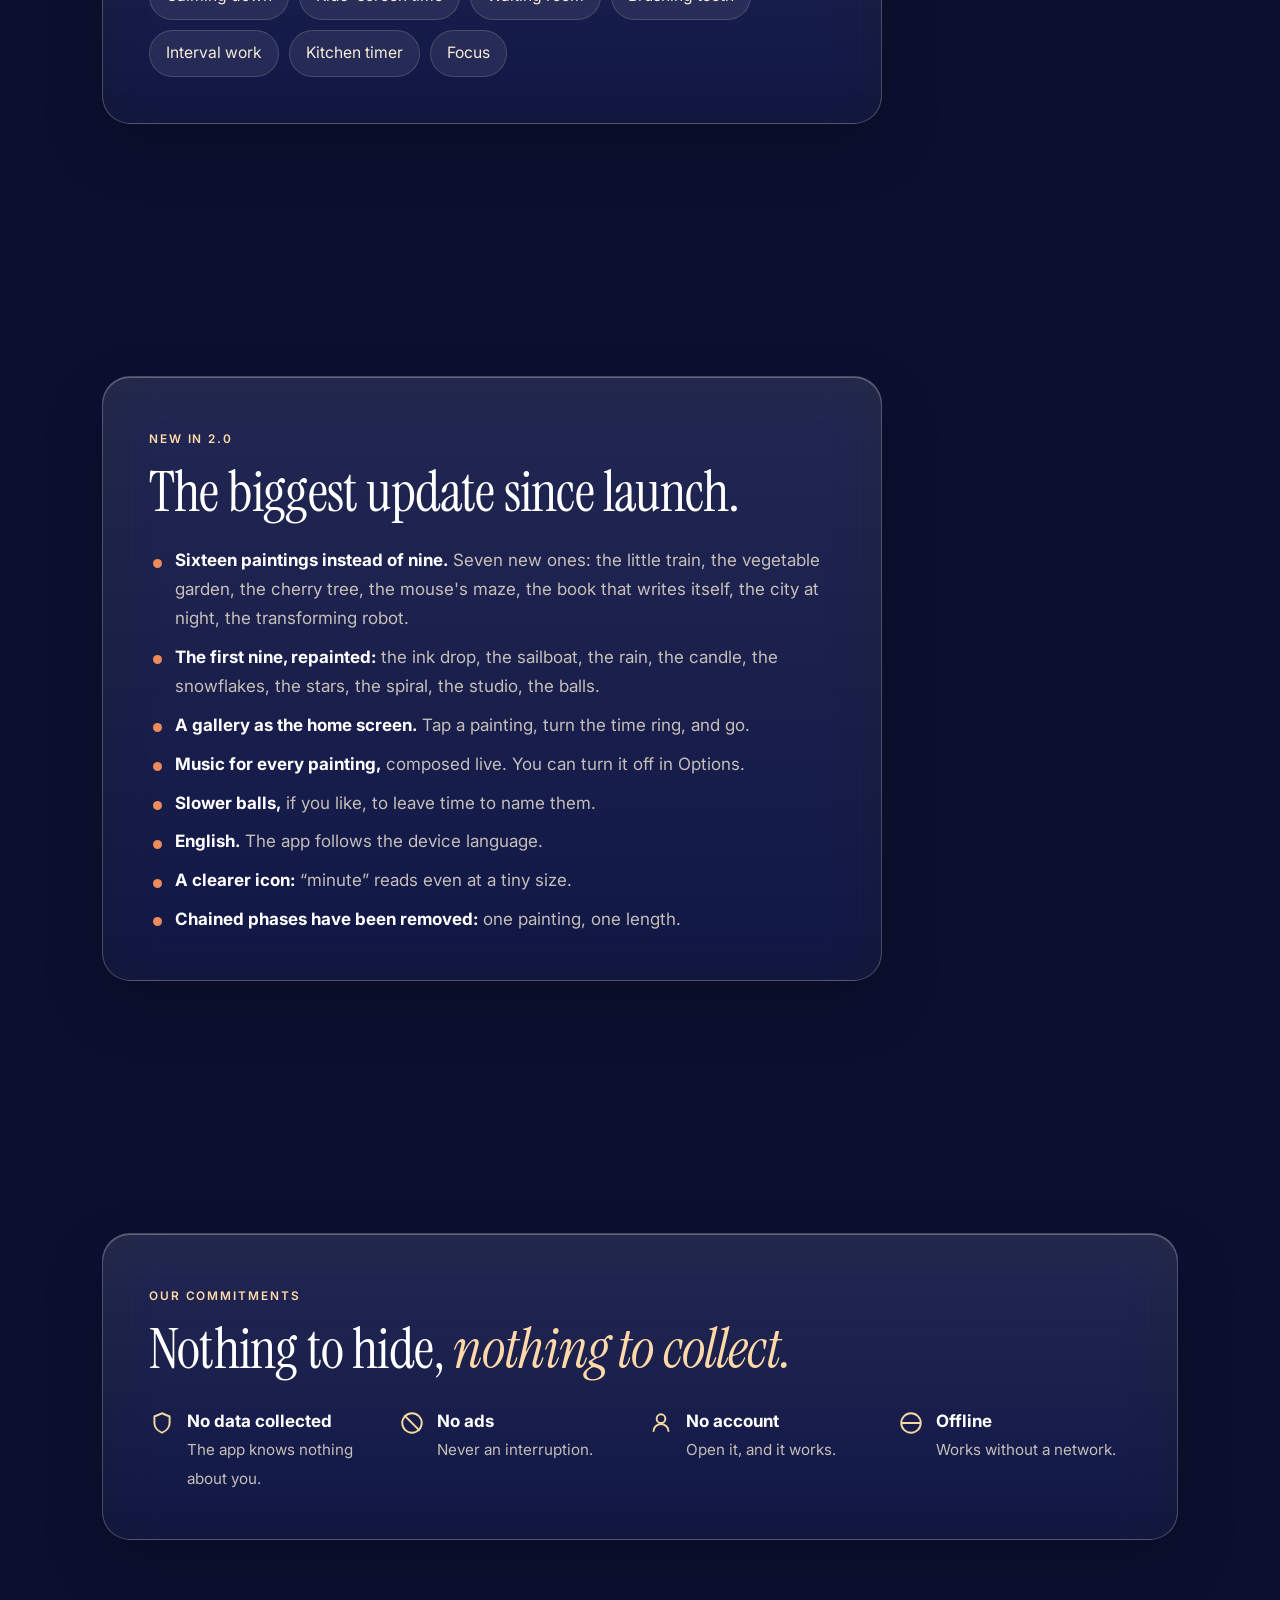
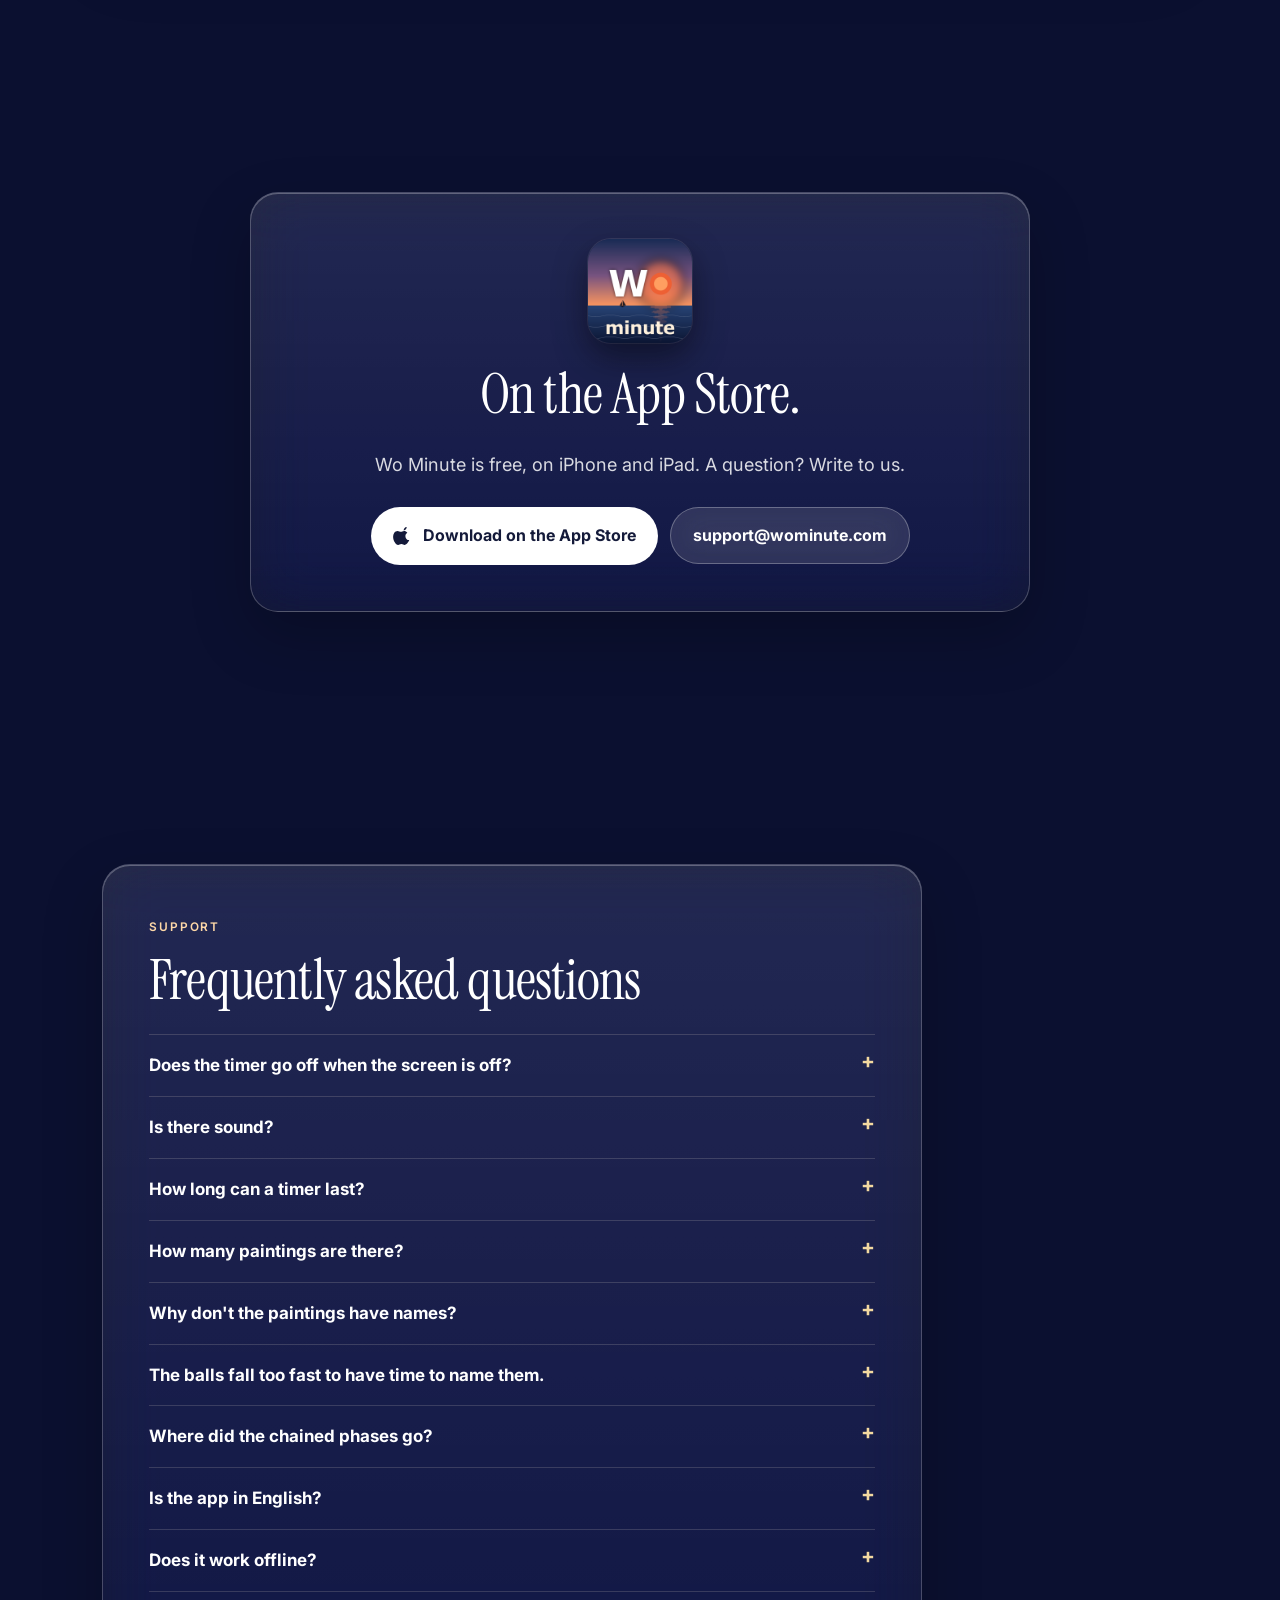
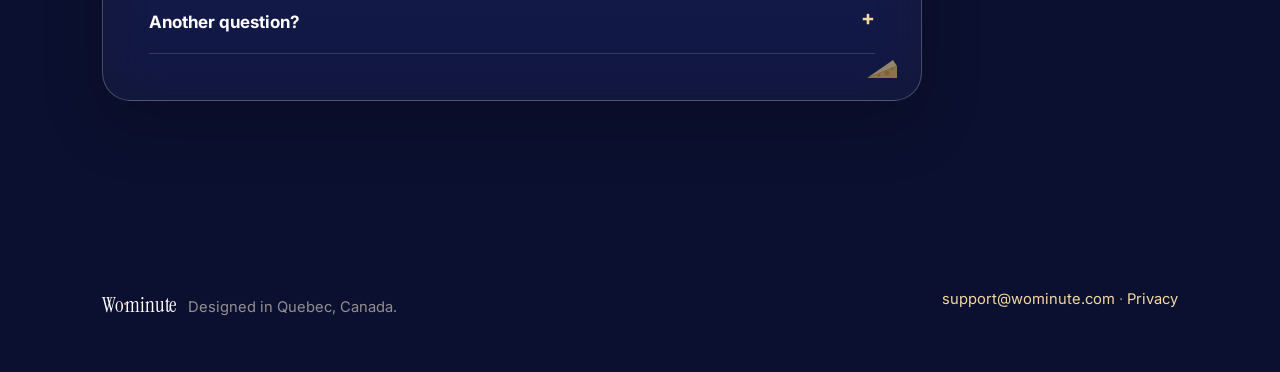
==== commit d202748a: "Site : le vrai voilier de l'app (VaguesView porté en estampe.js) pour le fond, l'essai et « Pourquoi" ====
--- a/en/index.html
+++ b/en/index.html
@@ -55,7 +55,7 @@
         </div>
         <div class="appareil"><video muted loop playsinline autoplay preload="auto" poster="/scenes/train.jpg" aria-label="Wo Minute's little train, filmed on iPad"><source src="/scenes/train.mp4" type="video/mp4"></video></div>
       </div>
-      <div class="chiffres-ouv"><div><b>16</b><span>living paintings, computed live</span></div><div><b>1 to 12</b><span>minutes, one note per notch</span></div><div><b>0</b><span>data collected, no account</span></div><div><b>2</b><span>languages: English, français</span></div></div>
+      <div class="chiffres-ouv"><div><b>16</b><span>living paintings</span></div><div><b>1 to 12</b><span>minutes</span></div><div><b>0</b><span>data collected</span></div></div>
     </div>
   </section>
 
@@ -306,6 +306,7 @@
   </div>
 </footer>
 
+<script src="/estampe.js"></script>
 <script src="/ciel.js"></script>
 <script>window.WM_TEXTES = {"b": {"relancer": "Start again", "milieu": "Without looking at the numbers: how much is left?", "fin": "Which one were you watching?"}, "a": {"parti": "Let's go", "recommencer": "Start over", "pause": "Pause", "reprendre": "Resume", "couleurs": {"corail": "Coral", "lavande": "Lavender", "menthe": "Mint", "soleil": "Sun"}}, "c": [{"nom": "A transition", "video": "train", "tableau": "<b>The little train.</b> It goes from station to station to the end of the line: you can see the end coming.", "duree": "3 to 5 minutes — enough to finish what you're doing.", "gestes": ["Start the timer as you announce the change: “when the train arrives, we'll have lunch”.", "Keep the same painting for the same transition, day after day.", "When it arrives, move on right away — the painting kept its promise."]}, {"nom": "Calming down", "video": "bougie", "tableau": "<b>The candle.</b> A candle in a bedroom: the slowest movement in the app.", "duree": "3 to 5 minutes.", "gestes": ["Offer, don't impose: “shall we watch the candle together?”.", "Turn the music down or off if the sound bothers.", "Sit alongside and watch too, without talking."]}, {"nom": "A wait", "video": "labyrinthe", "tableau": "<b>The maze.</b> The mouse is looking for its cheese: something is always happening.", "duree": "The real length of the wait, not a reassuring one.", "gestes": ["Pick an honest length; if the wait drags on, start again rather than promise.", "Let the person choose the painting.", "Talk about what you see together: “she found a shortcut!”."]}, {"nom": "Brushing teeth", "video": "potager", "tableau": "<b>The vegetable garden.</b> From seed to harvest: you brush until everything has grown.", "duree": "2 minutes.", "gestes": ["Set the device where it can be seen in the mirror.", "Always the same painting, so it becomes a routine.", "Celebrate the harvest, not the clean teeth."]}, {"nom": "Focus", "video": "spirale", "tableau": "<b>The spiral.</b> Seeds set at the golden angle: discreet, no story to grab attention.", "duree": "10 to 12 minutes, then a break.", "gestes": ["Set the device away from the work, in the corner of your eye.", "Turn the music off.", "At the end, take a real break before starting again."]}]};</script>
 <script src="/interactif.js"></script>
--- a/site.css
+++ b/site.css
@@ -171,15 +171,18 @@
 .reglages .note{margin-top:16px}
 
 /* B — Le même temps, trois façons */
-.trois-facons{display:grid; grid-template-columns:repeat(3,1fr); gap:18px; margin-top:26px}
-@media (max-width:860px){ .trois-facons{grid-template-columns:1fr} }
+/* Le chiffre et le disque côte à côte, le tableau dessous sur toute la largeur (Martin, 10 novembre 2026) */
+.trois-facons{display:grid; grid-template-columns:1fr 1fr; gap:18px; margin-top:26px; max-width:760px}
+.facon:nth-child(3){grid-column:1 / -1}
+.facon:nth-child(3) .vue{aspect-ratio:8/3}
+@media (max-width:520px){ .trois-facons{gap:12px} .facon{padding:12px} .facon:nth-child(3) .vue{aspect-ratio:2/1} }
 .facon{background:rgba(255,255,255,.05); border:1px solid var(--line); border-radius:18px; padding:16px}
 .facon .vue{aspect-ratio:4/3; border-radius:12px; overflow:hidden; background:#06071a; display:flex; align-items:center; justify-content:center; position:relative}
 .facon .vue.claire{background:#e9e6df}
-.chiffres{font-family:var(--texte); font-weight:700; font-size:clamp(2.6rem,6vw,3.6rem); color:#fff; font-variant-numeric:tabular-nums}
+.chiffres{font-family:var(--texte); font-weight:700; font-size:clamp(1.9rem,5vw,3.2rem); color:#fff; font-variant-numeric:tabular-nums}
 .disque{height:84%; aspect-ratio:1; filter:drop-shadow(0 4px 10px rgba(0,0,0,.18))}
 .facon canvas{width:100%; height:100%; display:block}
-.facon h3{margin:14px 0 6px; font-size:1.1rem}
+.facon h3{margin:14px 0 6px; font-size:1.4rem}
 .facon p{font-size:.95rem; color:var(--cream-dim); margin:0}
 .question{margin-top:22px; font-size:1.05rem; color:#fff; min-height:1.7em}
 #b-go{border:0; cursor:pointer; font-family:inherit; margin-top:8px}
@@ -216,14 +219,14 @@
   box-shadow:0 40px 80px rgba(0,0,0,.5), 0 0 0 1px rgba(255,255,255,.12)}
 .appareil video{width:100%; height:100%; object-fit:cover; display:block}
 .appareil::after{content:""; position:absolute; inset:0; pointer-events:none; background:linear-gradient(125deg, rgba(255,255,255,.16) 0%, rgba(255,255,255,0) 38%)}
-.chiffres-ouv{display:grid; grid-template-columns:repeat(4,1fr); margin-top:56px; border-radius:22px; overflow:hidden;
+.chiffres-ouv{display:grid; grid-template-columns:repeat(3,1fr); margin-top:56px; border-radius:22px; overflow:hidden;
   background:rgba(255,255,255,.09); border:1px solid rgba(255,255,255,.22); box-shadow:inset 0 1px 0 rgba(255,255,255,.26);
   backdrop-filter:blur(28px) saturate(170%); -webkit-backdrop-filter:blur(28px) saturate(170%)}
 .chiffres-ouv div{padding:20px 22px}
 .chiffres-ouv div+div{border-left:1px solid rgba(255,255,255,.14)}
 .chiffres-ouv b{display:block; font:400 2.5rem/1 var(--titre); color:#fff; margin-bottom:6px}
 .chiffres-ouv span{font-size:.9rem; color:rgba(255,255,255,.78)}
-@media (max-width:760px){ .chiffres-ouv{grid-template-columns:1fr 1fr} .chiffres-ouv div:nth-child(3){border-left:0} .chiffres-ouv div:nth-child(n+3){border-top:1px solid rgba(255,255,255,.14)} }
+@media (max-width:520px){ .chiffres-ouv div{padding:16px 14px} .chiffres-ouv b{font-size:2rem} }
 .ouverture .descends{display:none}
 
 /* ───── Les tableaux s'éveillent quand on les regarde (souris seulement) ───── */
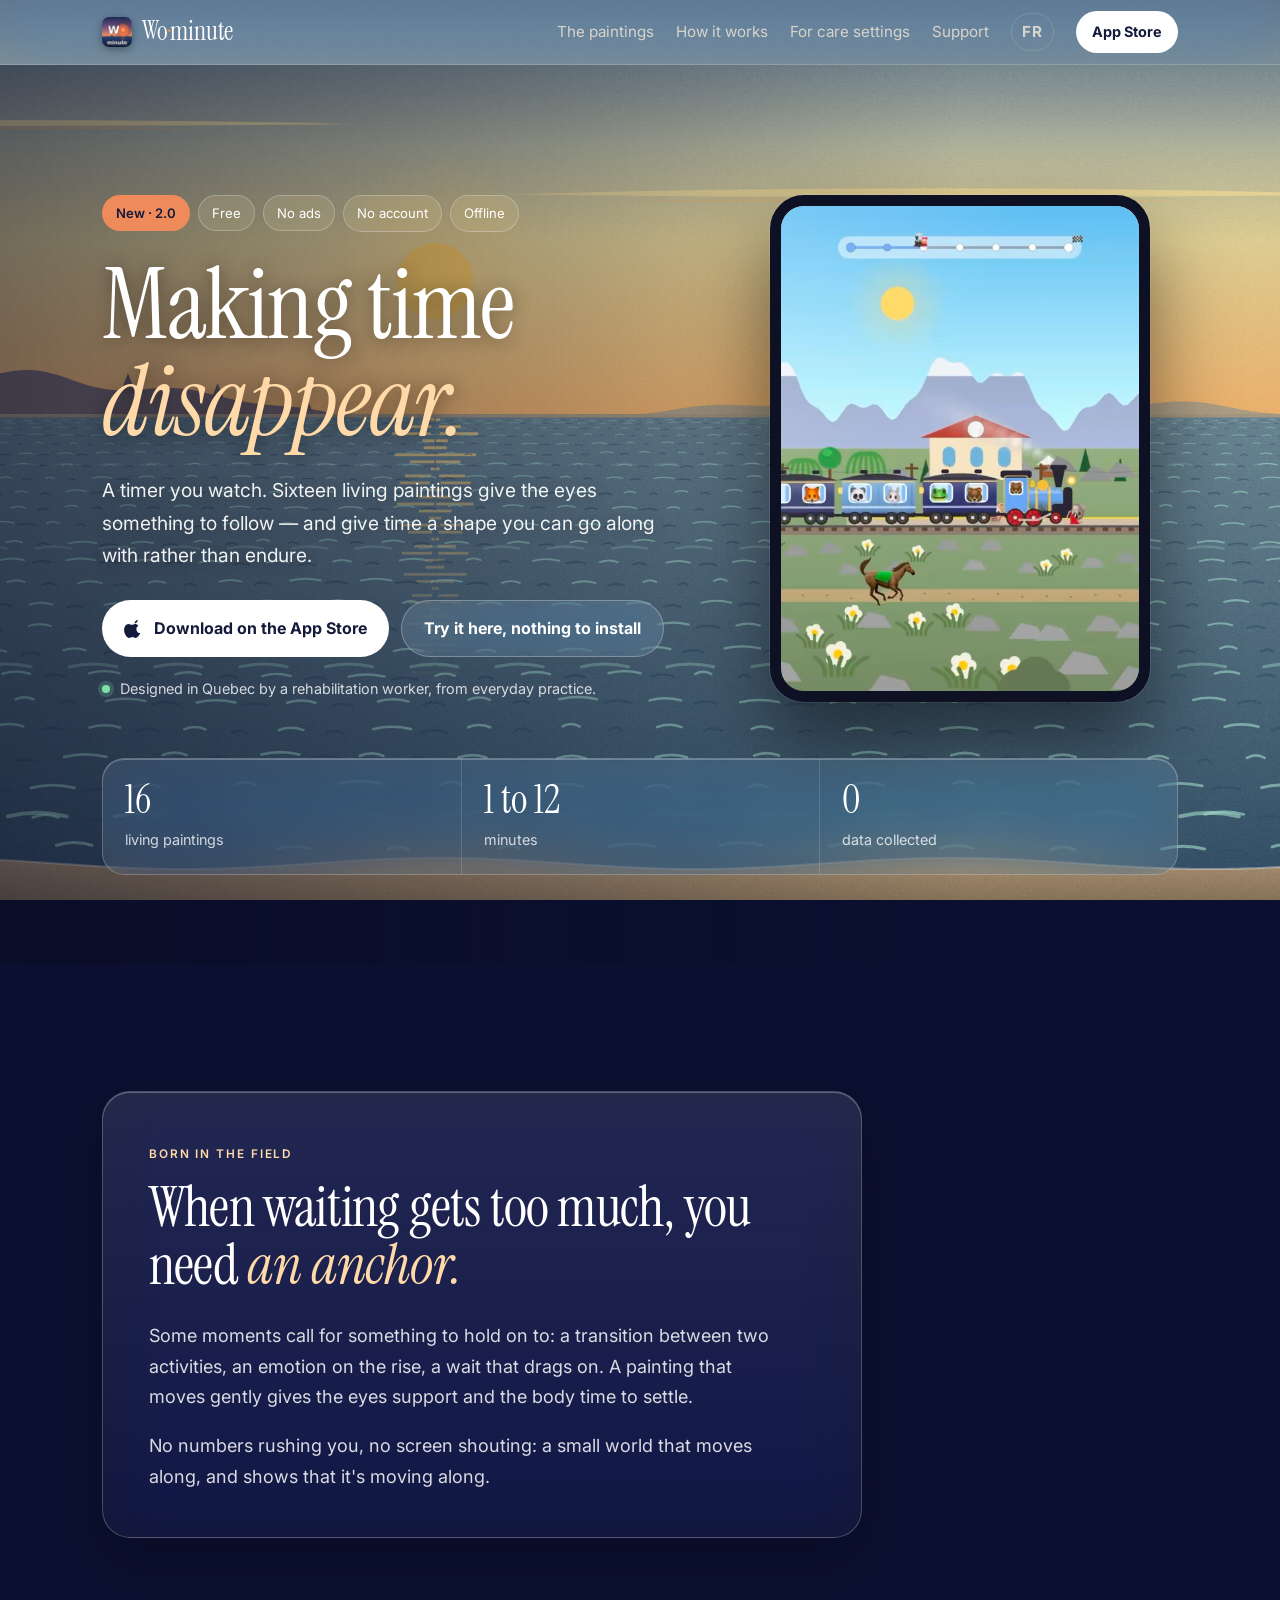
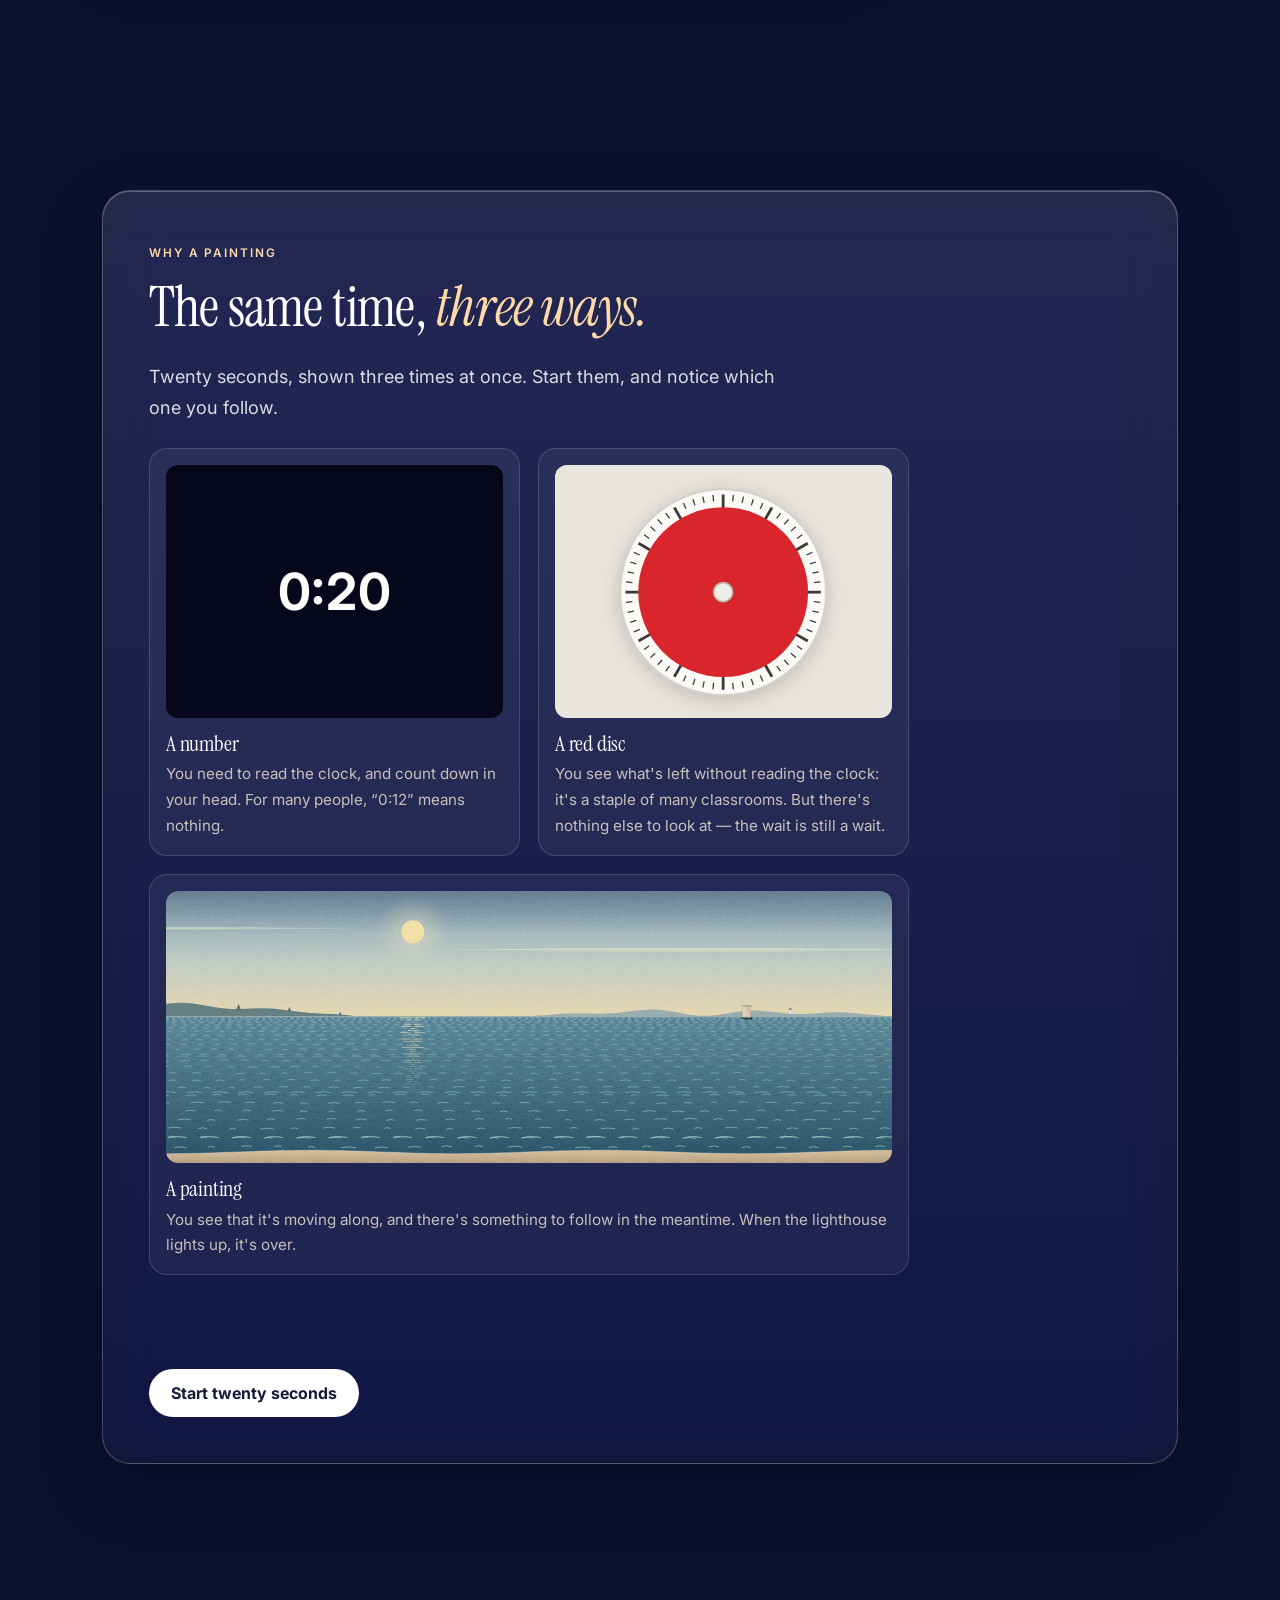
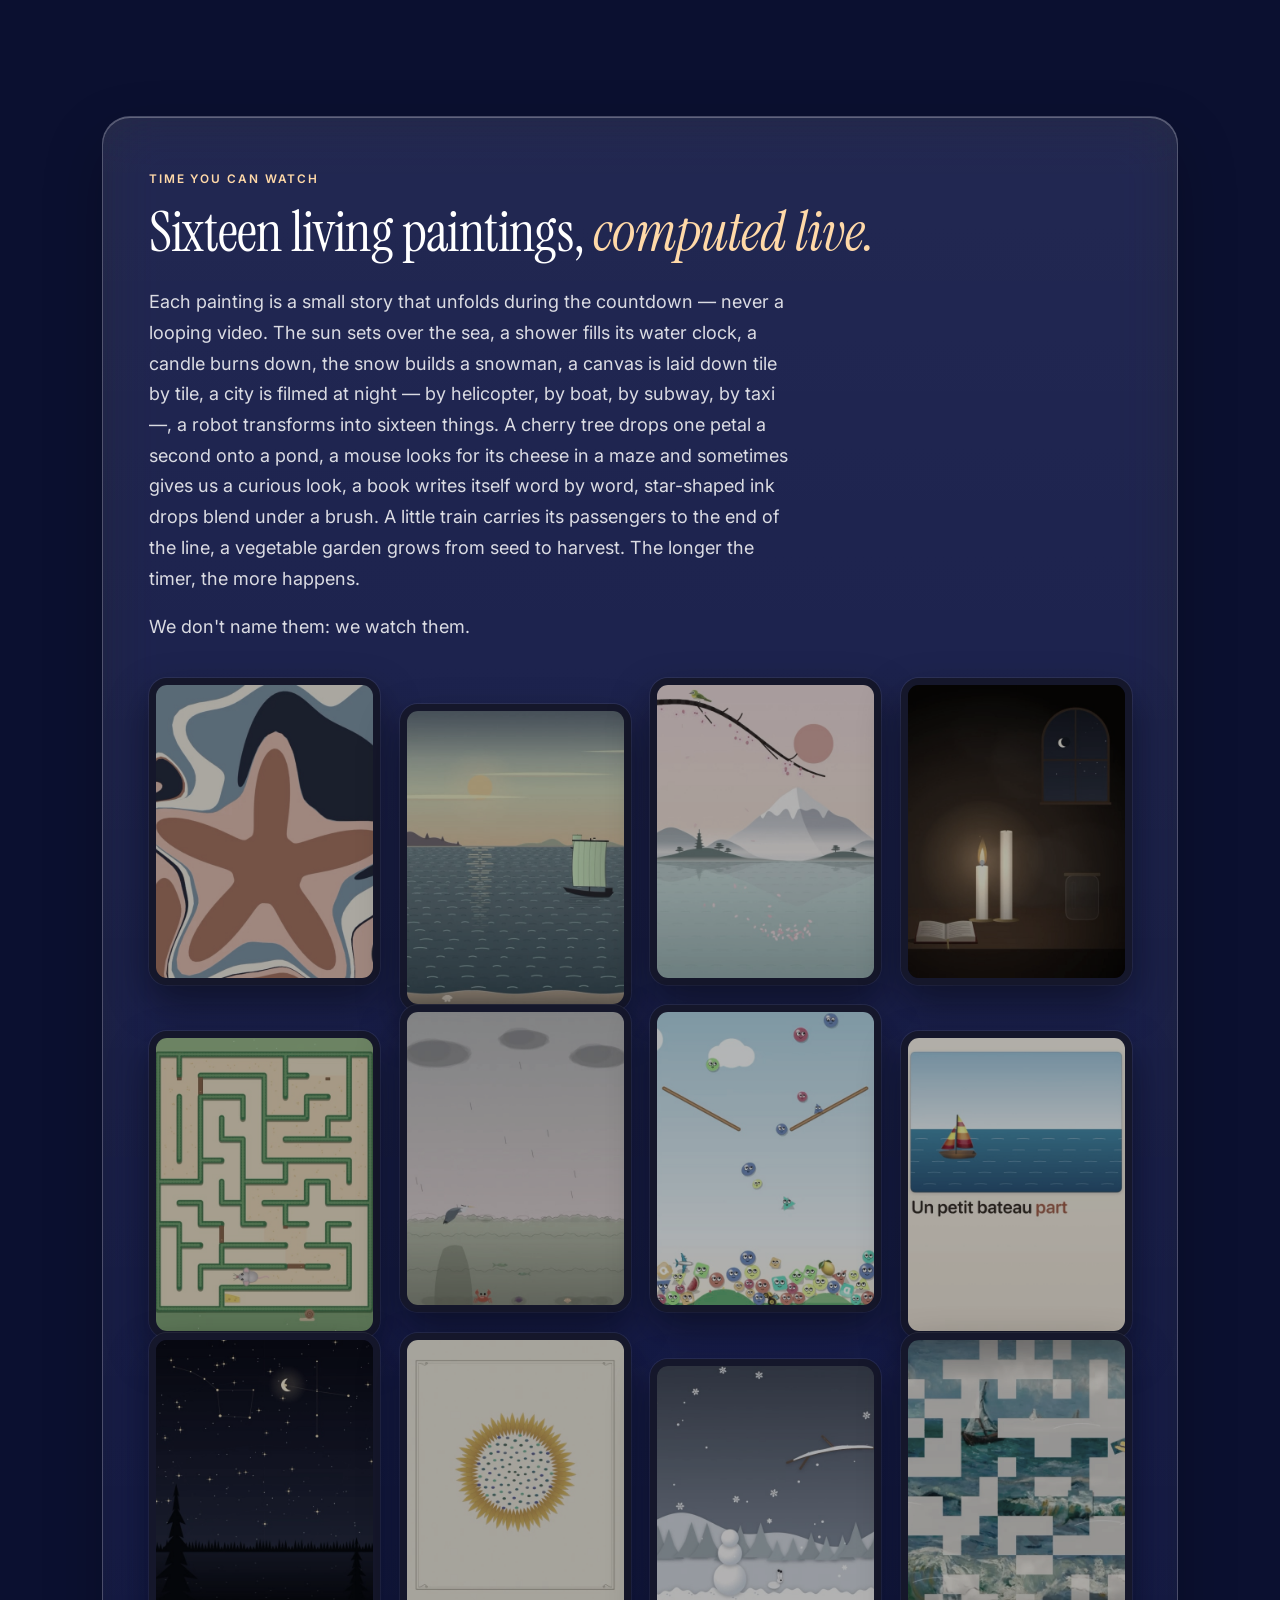
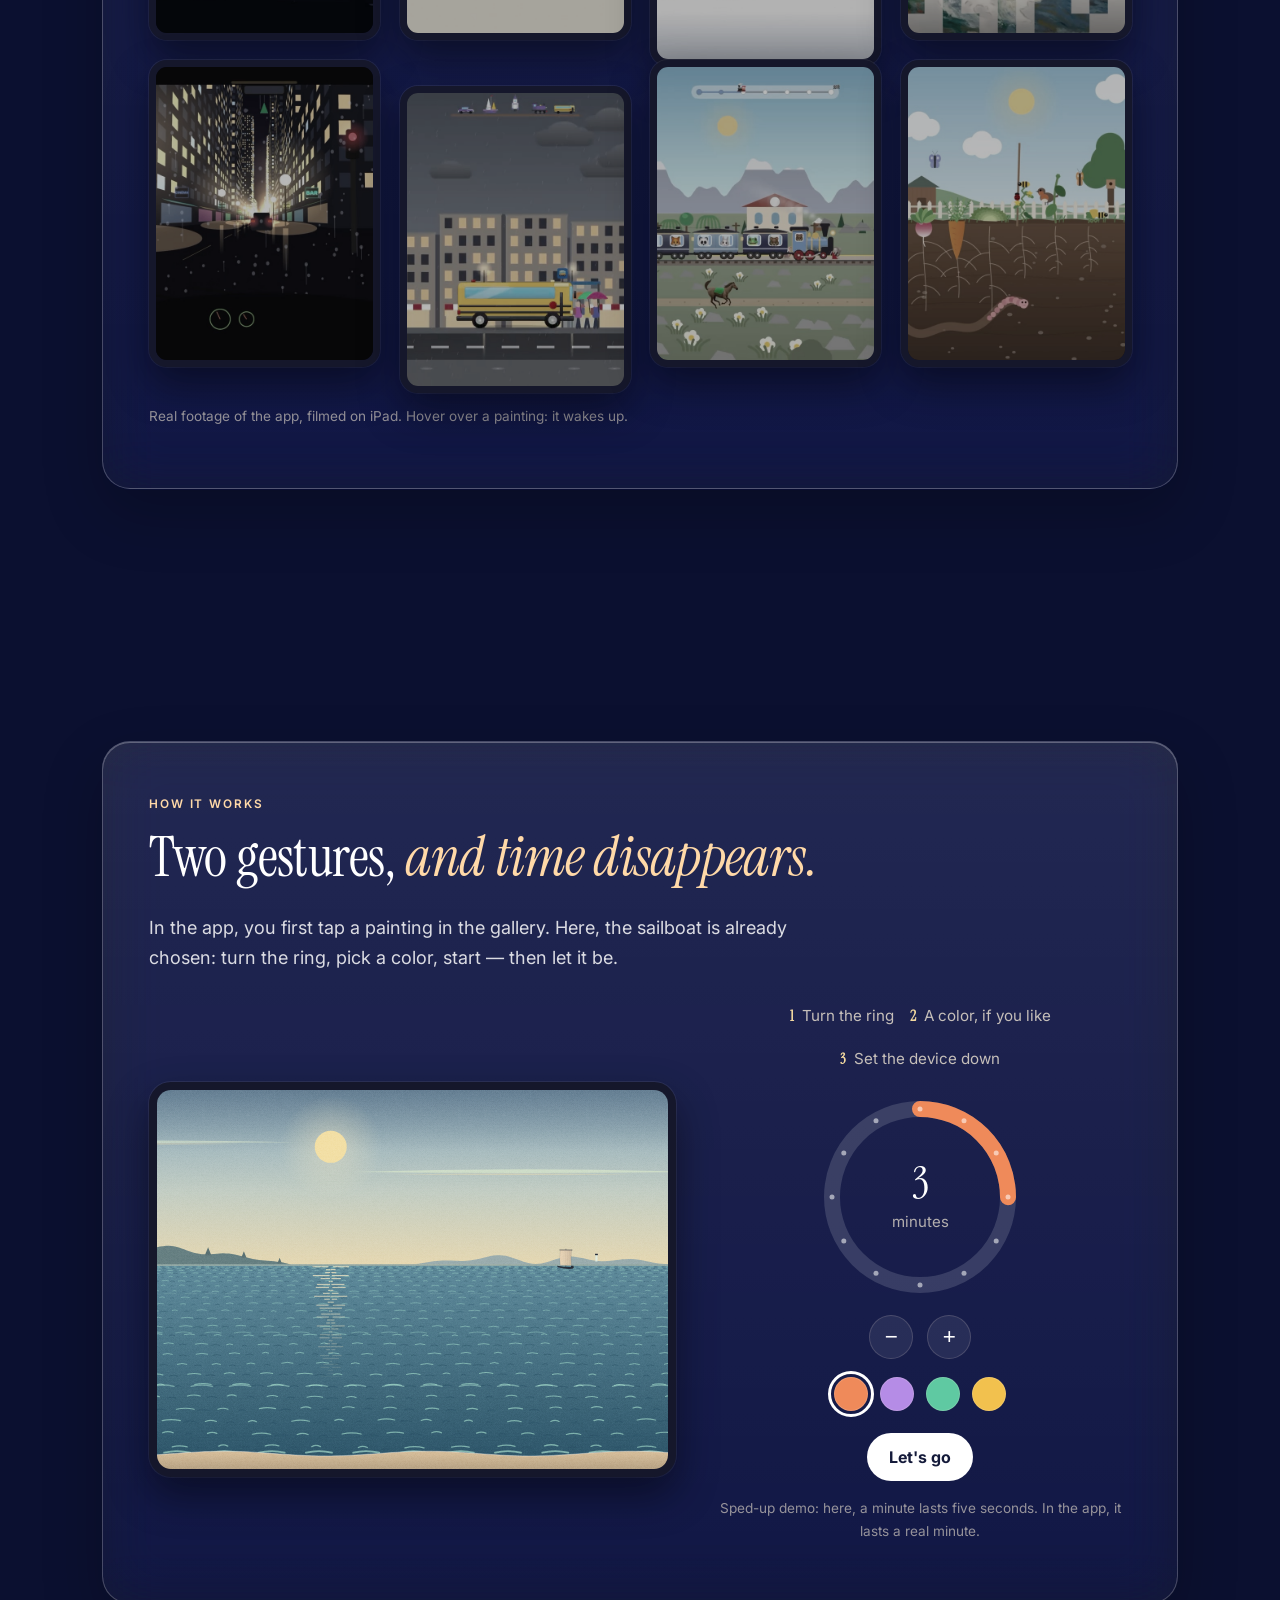
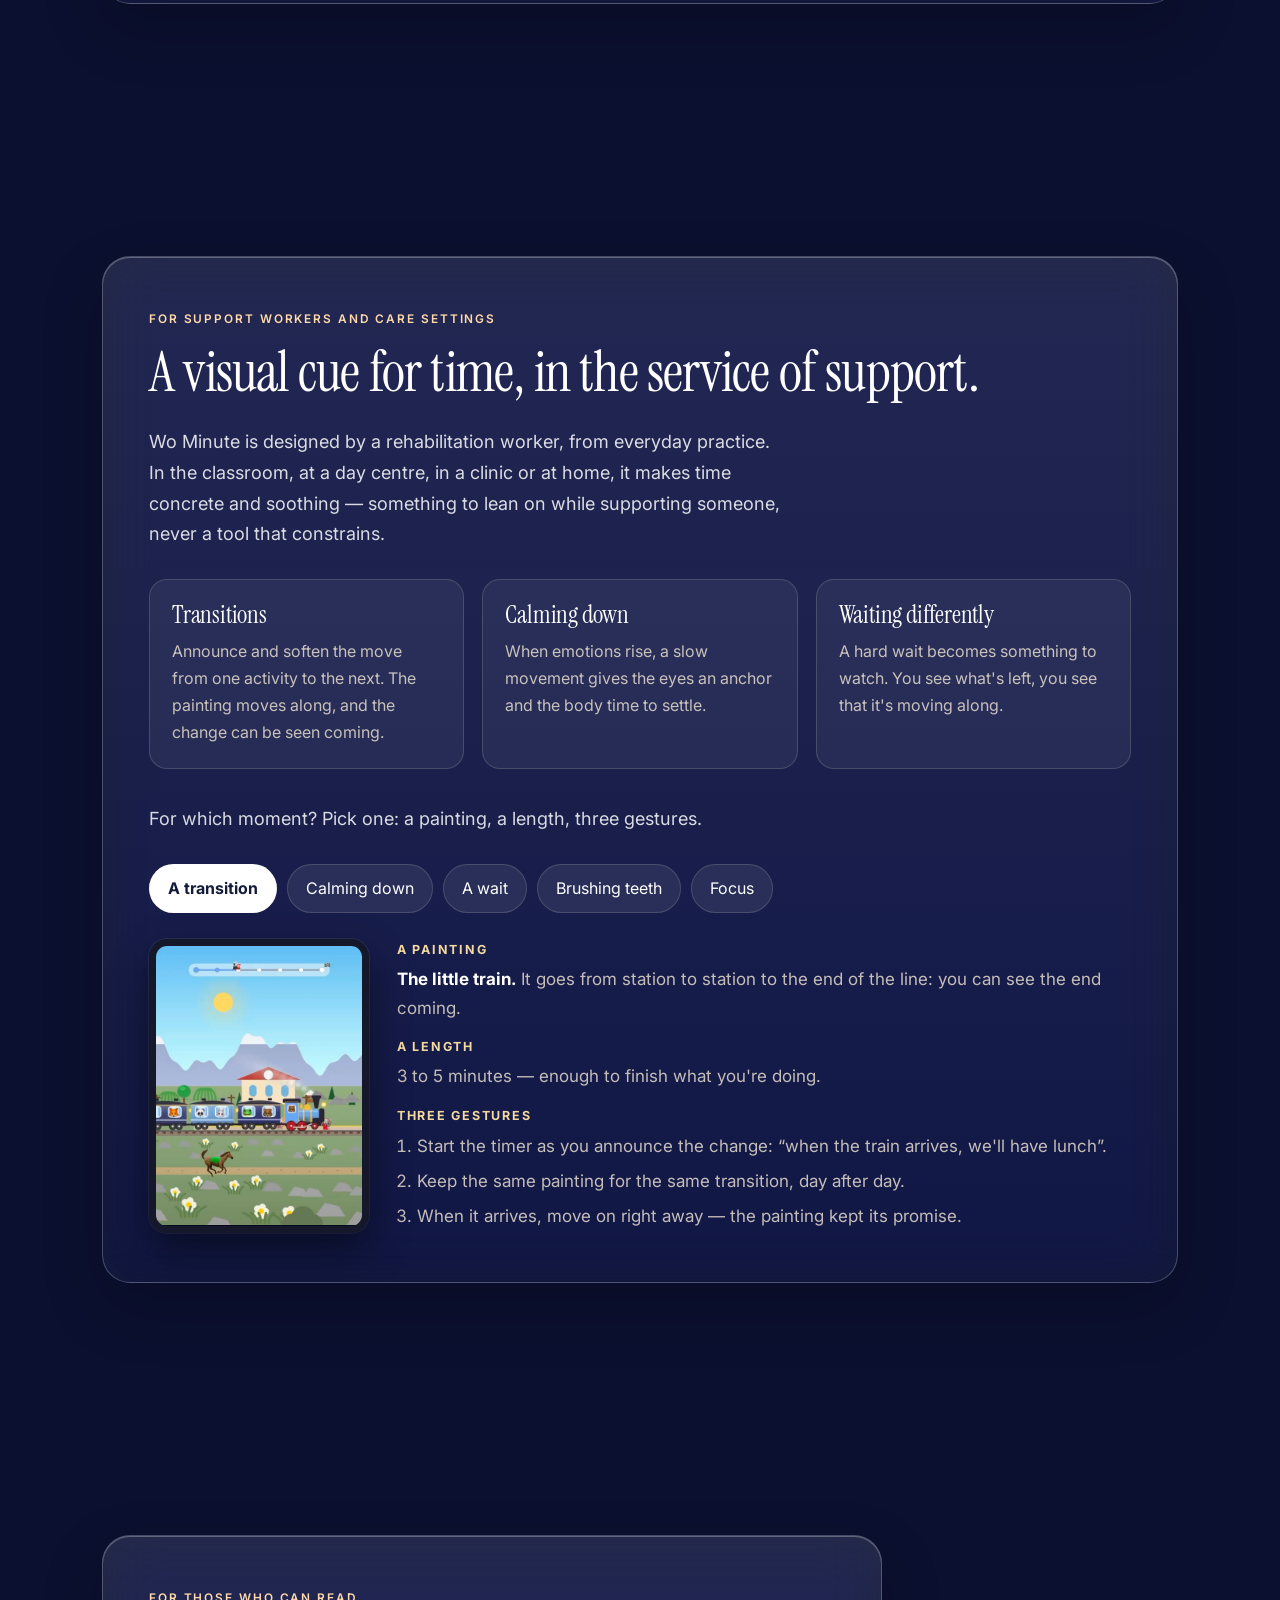
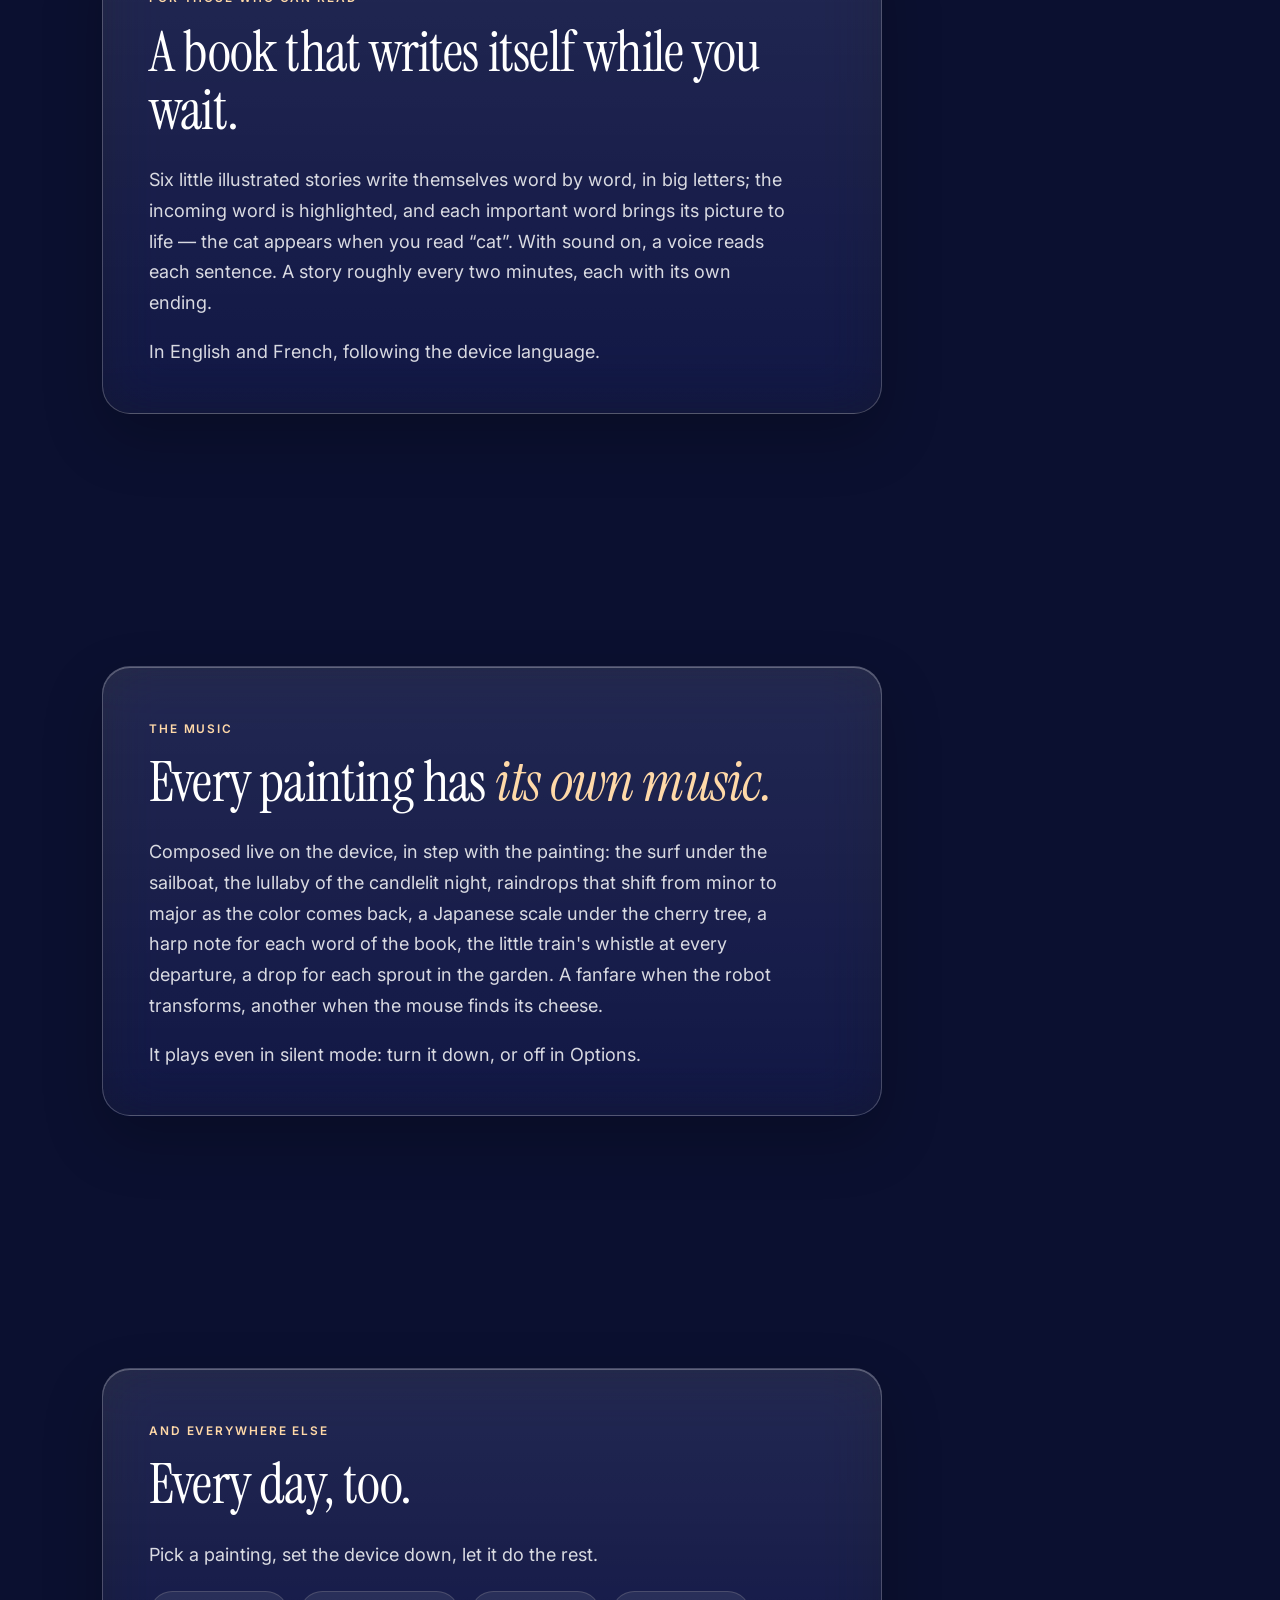
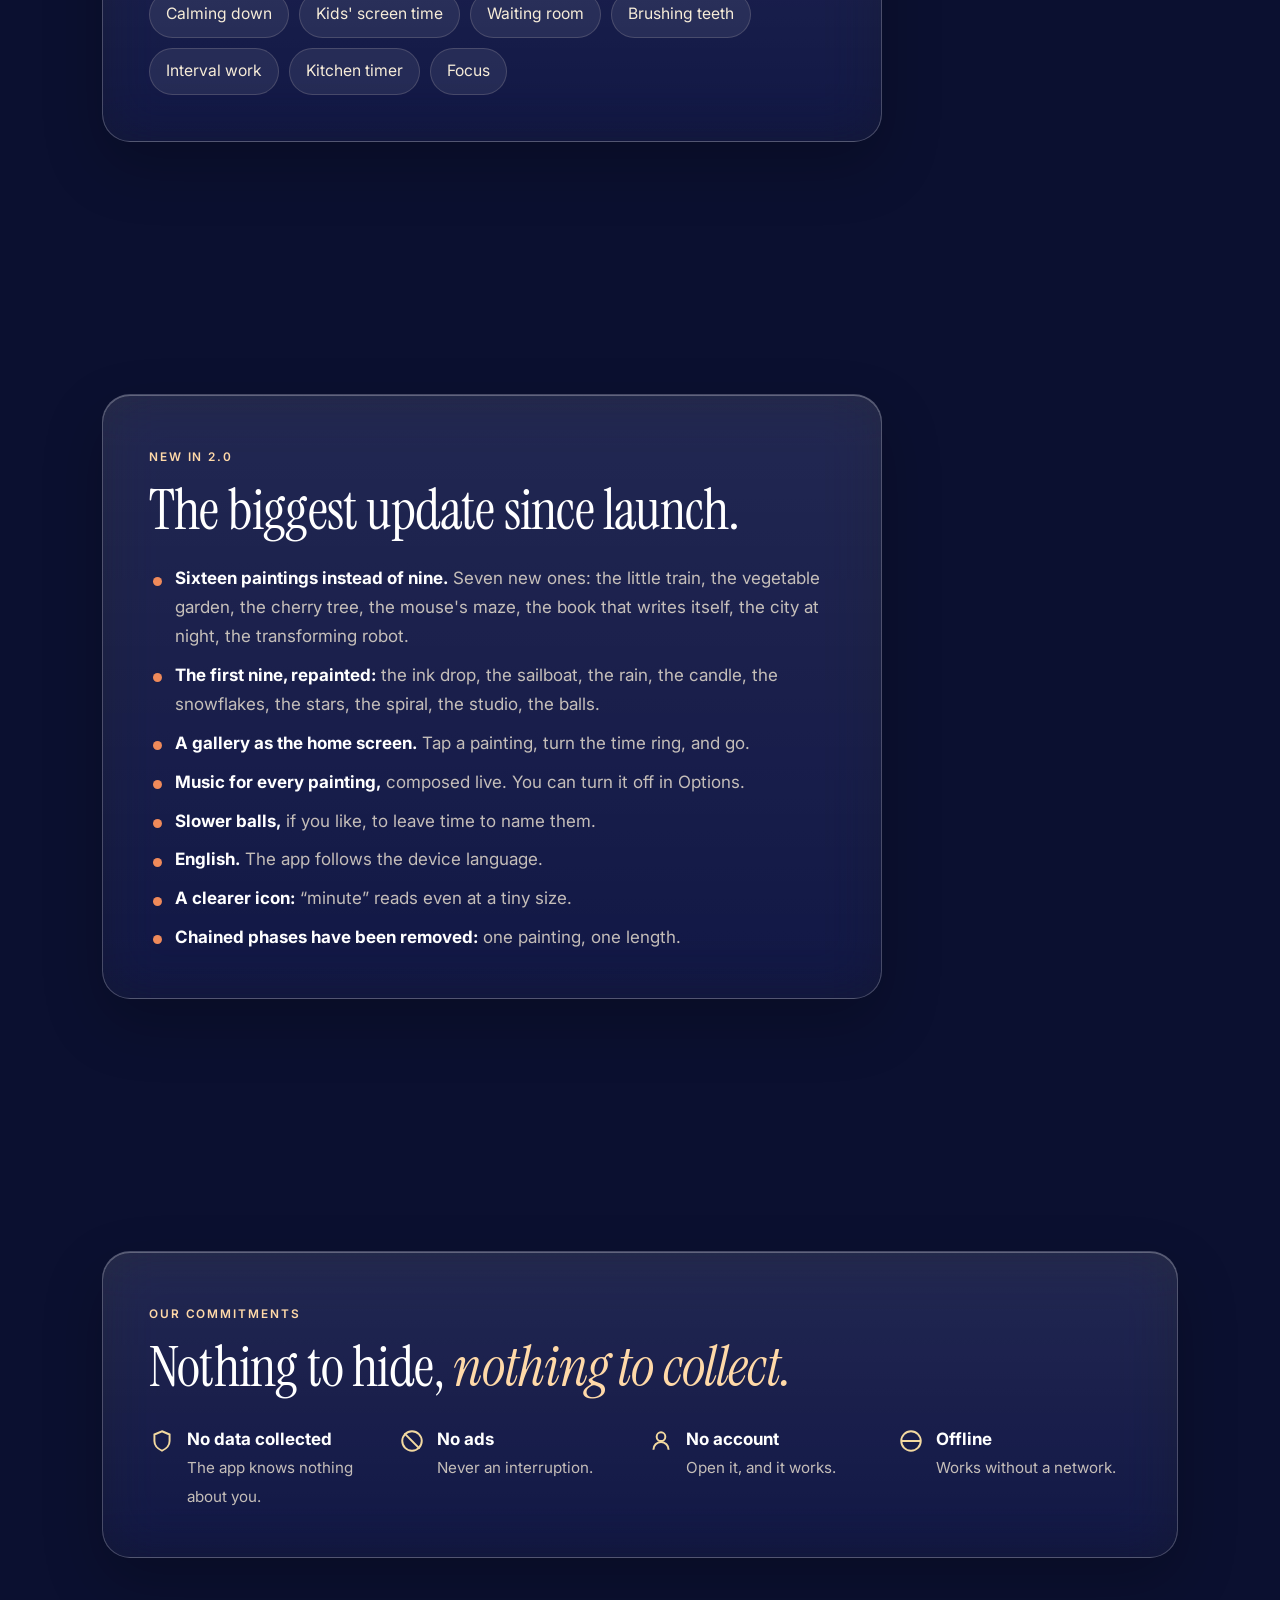
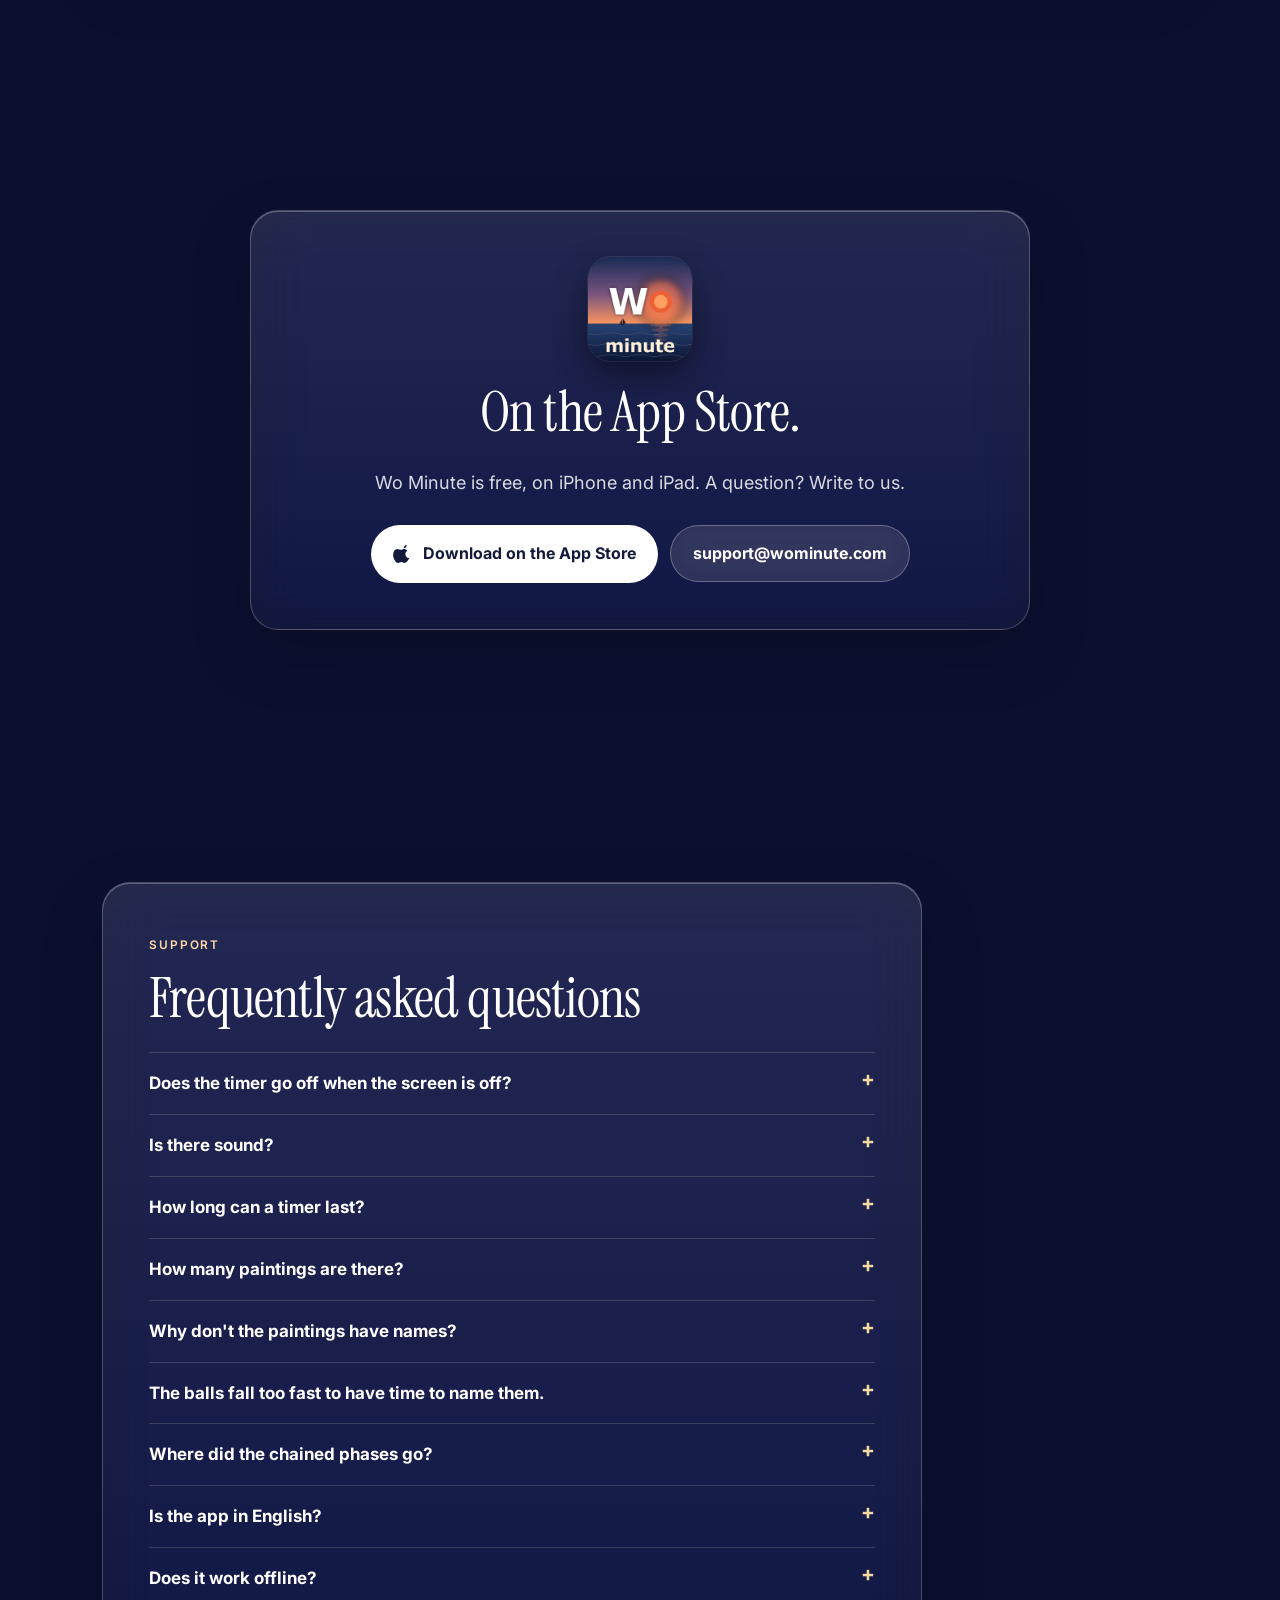
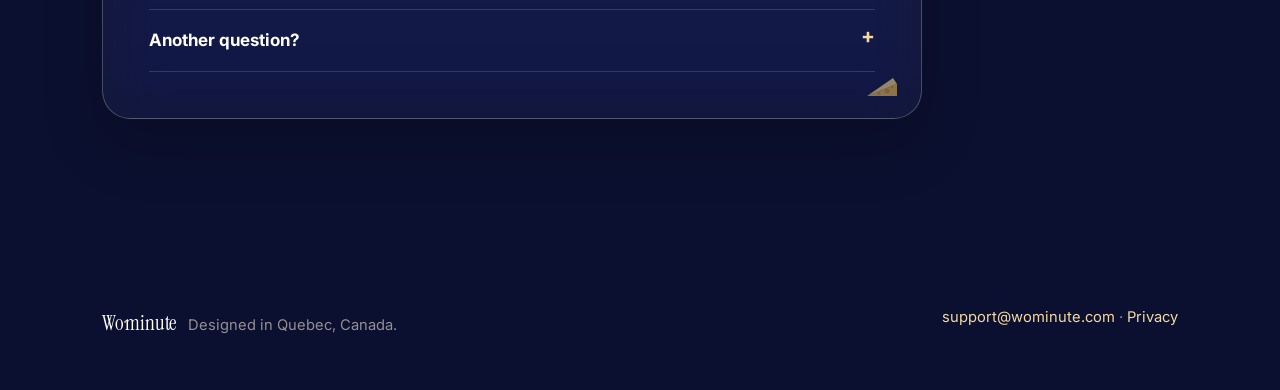
==== commit 857a3e41: "Site : sur téléphone, les trois minuteurs se voient ensemble — images et noms d'abord, le bouton des" ====
--- a/en/index.html
+++ b/en/index.html
@@ -80,7 +80,7 @@
           <div class="facon">
             <div class="vue"><div class="chiffres" id="b-chiffres">0:20</div></div>
             <h3>A number</h3>
-            <p>You need to read the clock, and count down in your head. For many people, “0:12” means nothing.</p>
+            <p><b class="titre-mobile">A number. </b>You need to read the clock, and count down in your head. For many people, “0:12” means nothing.</p>
           </div>
           <div class="facon">
             <div class="vue claire"><svg class="disque" viewBox="0 0 200 200" role="img" aria-label="A red-disc timer shrinking">
@@ -90,16 +90,15 @@
               <circle cx="100" cy="100" r="9" fill="#f0eee8" stroke="#b9b4a8" stroke-width="1.5"/>
             </svg></div>
             <h3>A red disc</h3>
-            <p>You see what's left without reading the clock: it's a staple of many classrooms. But there's nothing else to look at — the wait is still a wait.</p>
+            <p><b class="titre-mobile">A red disc. </b>You see what's left without reading the clock: it's a staple of many classrooms. But there's nothing else to look at — the wait is still a wait.</p>
           </div>
           <div class="facon">
             <div class="vue"><canvas id="b-scene" role="img" aria-label="A sailboat crossing the sea as the sun sets"></canvas></div>
             <h3>A painting</h3>
-            <p>You see that it's moving along, and there's something to follow in the meantime. When the lighthouse lights up, it's over.</p>
-          </div>
-        </div>
-        <p class="question" id="b-question" aria-live="polite"></p>
-        <button class="btn btn-plein" id="b-go" type="button">Start twenty seconds</button>
+            <p><b class="titre-mobile">A painting. </b>You see that it's moving along, and there's something to follow in the meantime. When the lighthouse lights up, it's over.</p>
+          </div>
+          <div class="lancer"><p class="question" id="b-question" aria-live="polite"></p><button class="btn btn-plein" id="b-go" type="button">Start twenty seconds</button></div>
+        </div>
       </div>
     </div>
   </section>
--- a/site.css
+++ b/site.css
@@ -175,7 +175,22 @@
 .trois-facons{display:grid; grid-template-columns:1fr 1fr; gap:18px; margin-top:26px; max-width:760px}
 .facon:nth-child(3){grid-column:1 / -1}
 .facon:nth-child(3) .vue{aspect-ratio:8/3}
-@media (max-width:520px){ .trois-facons{gap:12px} .facon{padding:12px} .facon:nth-child(3) .vue{aspect-ratio:2/1} }
+.lancer{grid-column:1 / -1}
+.titre-mobile{display:none}
+/* Sur téléphone, les trois minuteurs se voient ensemble : les images et leurs noms d'abord,
+   le bouton juste dessous, les explications ensuite (Martin, sur iPhone : « on ne voit pas les 3 minuteurs pour les comparer »). */
+@media (max-width:700px){
+  .trois-facons{gap:6px 10px; grid-template-areas:"v1 v2" "h1 h2" "v3 v3" "h3 h3" "go go" "p1 p1" "p2 p2" "p3 p3"}
+  .facon{display:contents}
+  .facon h3{margin:2px 0 10px; font-size:1.25rem; text-align:center}
+  .facon:nth-child(1) .vue{grid-area:v1} .facon:nth-child(1) h3{grid-area:h1} .facon:nth-child(1) p{grid-area:p1}
+  .facon:nth-child(2) .vue{grid-area:v2} .facon:nth-child(2) h3{grid-area:h2} .facon:nth-child(2) p{grid-area:p2}
+  .facon:nth-child(3) .vue{grid-area:v3; aspect-ratio:2/1} .facon:nth-child(3) h3{grid-area:h3} .facon:nth-child(3) p{grid-area:p3}
+  .lancer{grid-area:go; text-align:center; margin-bottom:14px}
+  .lancer .question{margin-top:0; text-align:center}
+  .facon p{margin:0 0 10px; font-size:.95rem}
+  .titre-mobile{display:inline; color:#fff; font-weight:600}
+}
 .facon{background:rgba(255,255,255,.05); border:1px solid var(--line); border-radius:18px; padding:16px}
 .facon .vue{aspect-ratio:4/3; border-radius:12px; overflow:hidden; background:#06071a; display:flex; align-items:center; justify-content:center; position:relative}
 .facon .vue.claire{background:#e9e6df}
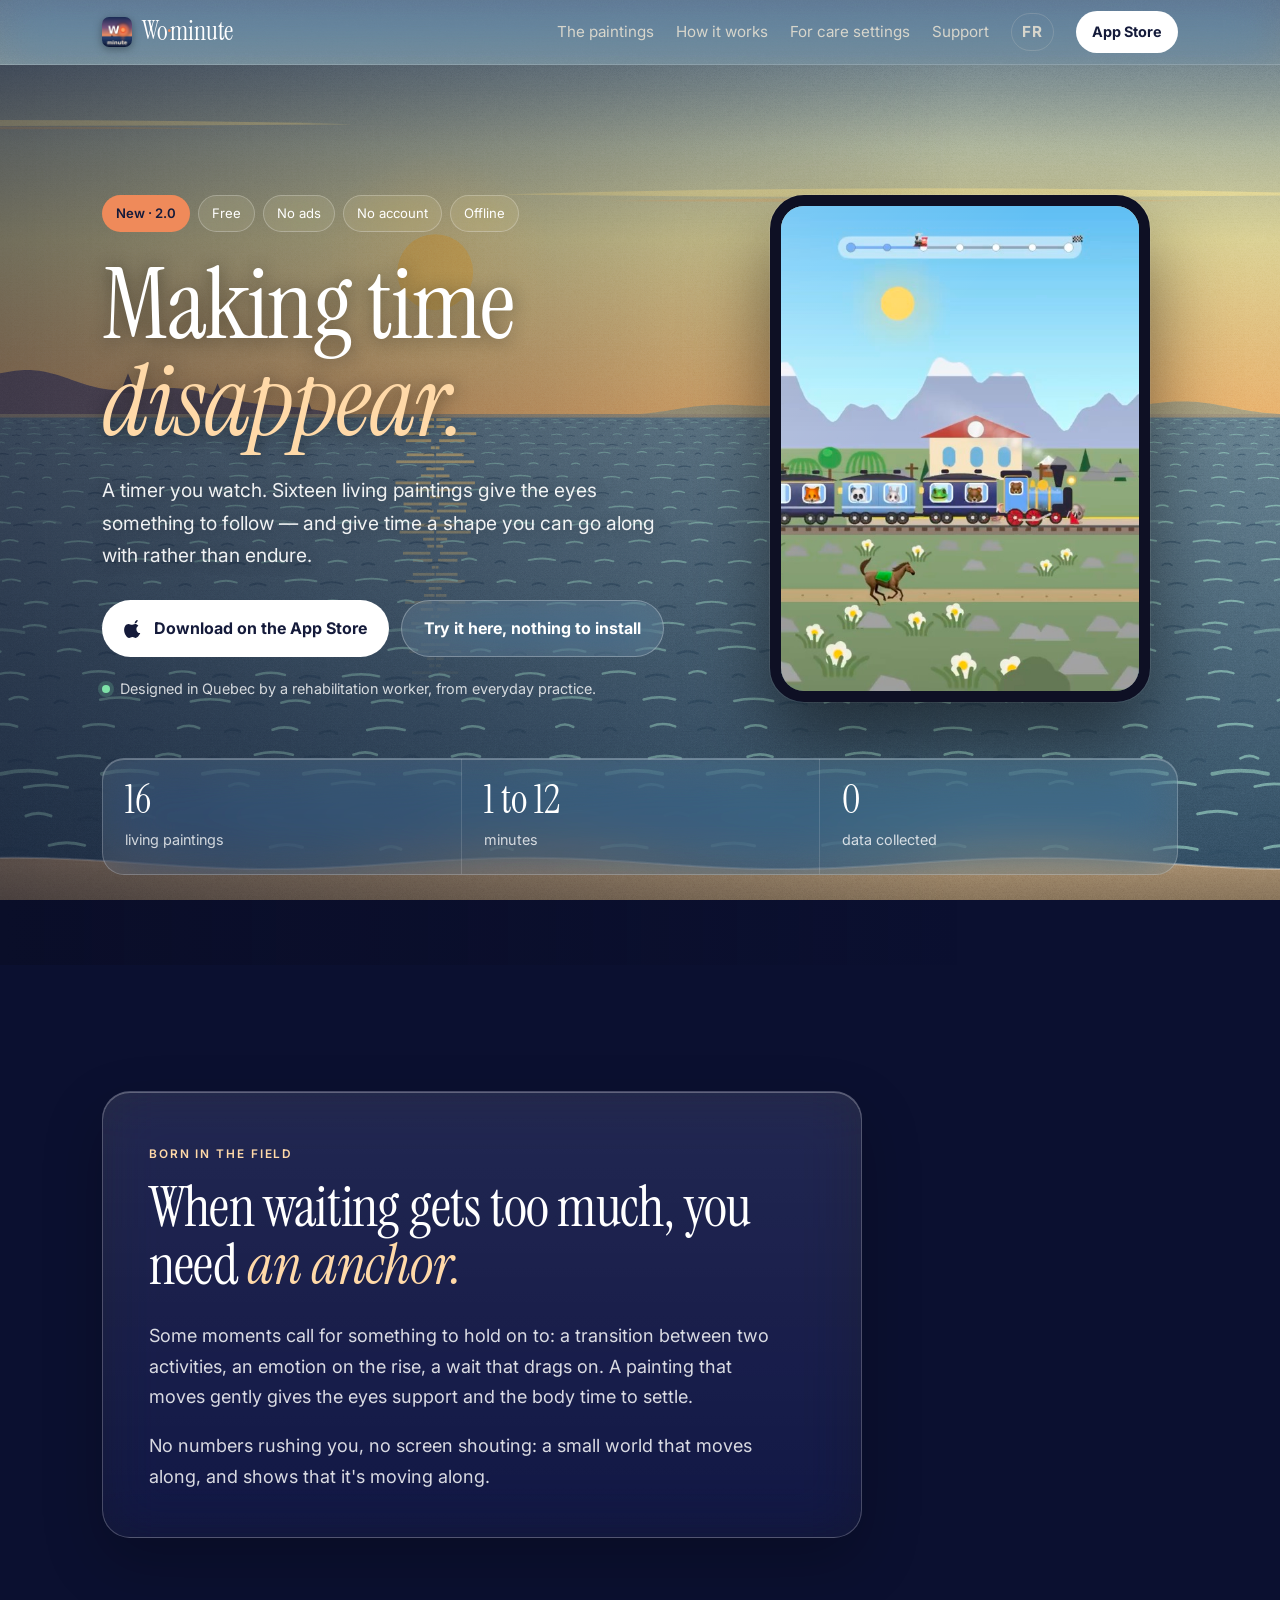
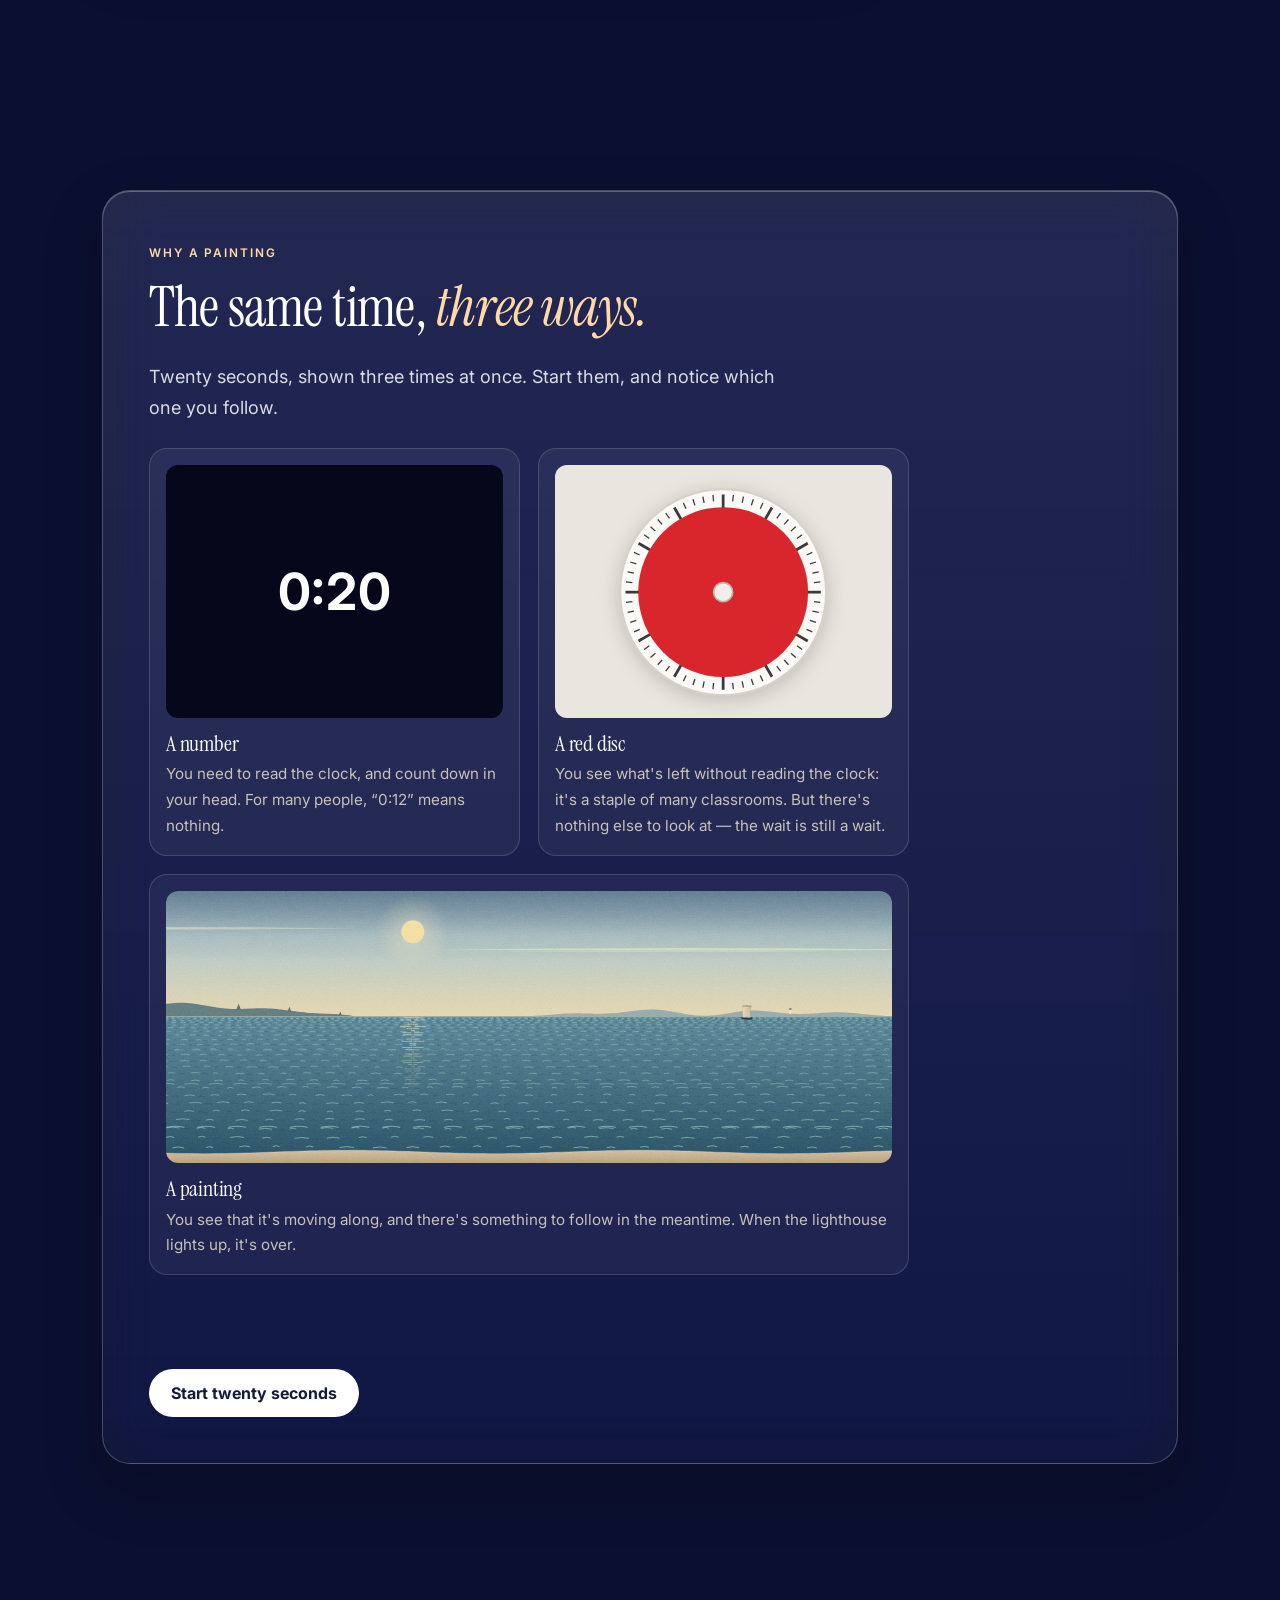
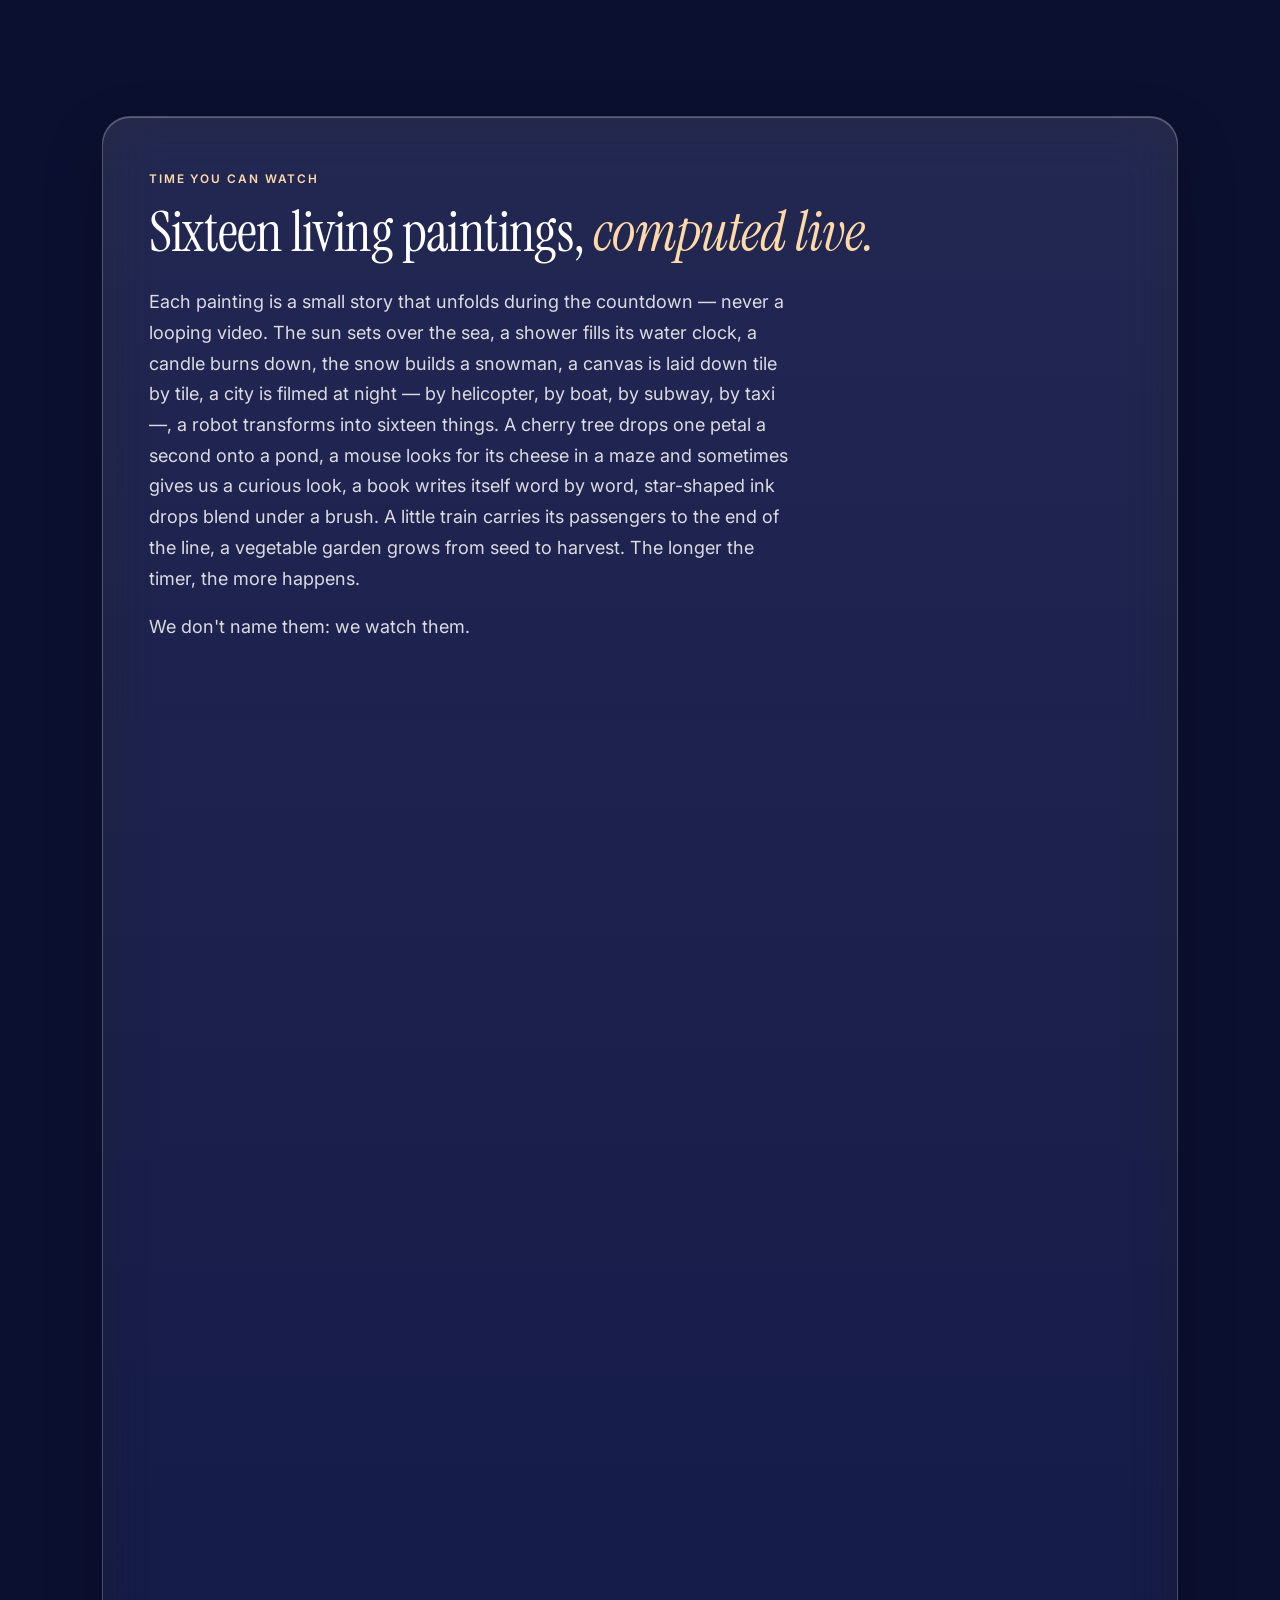
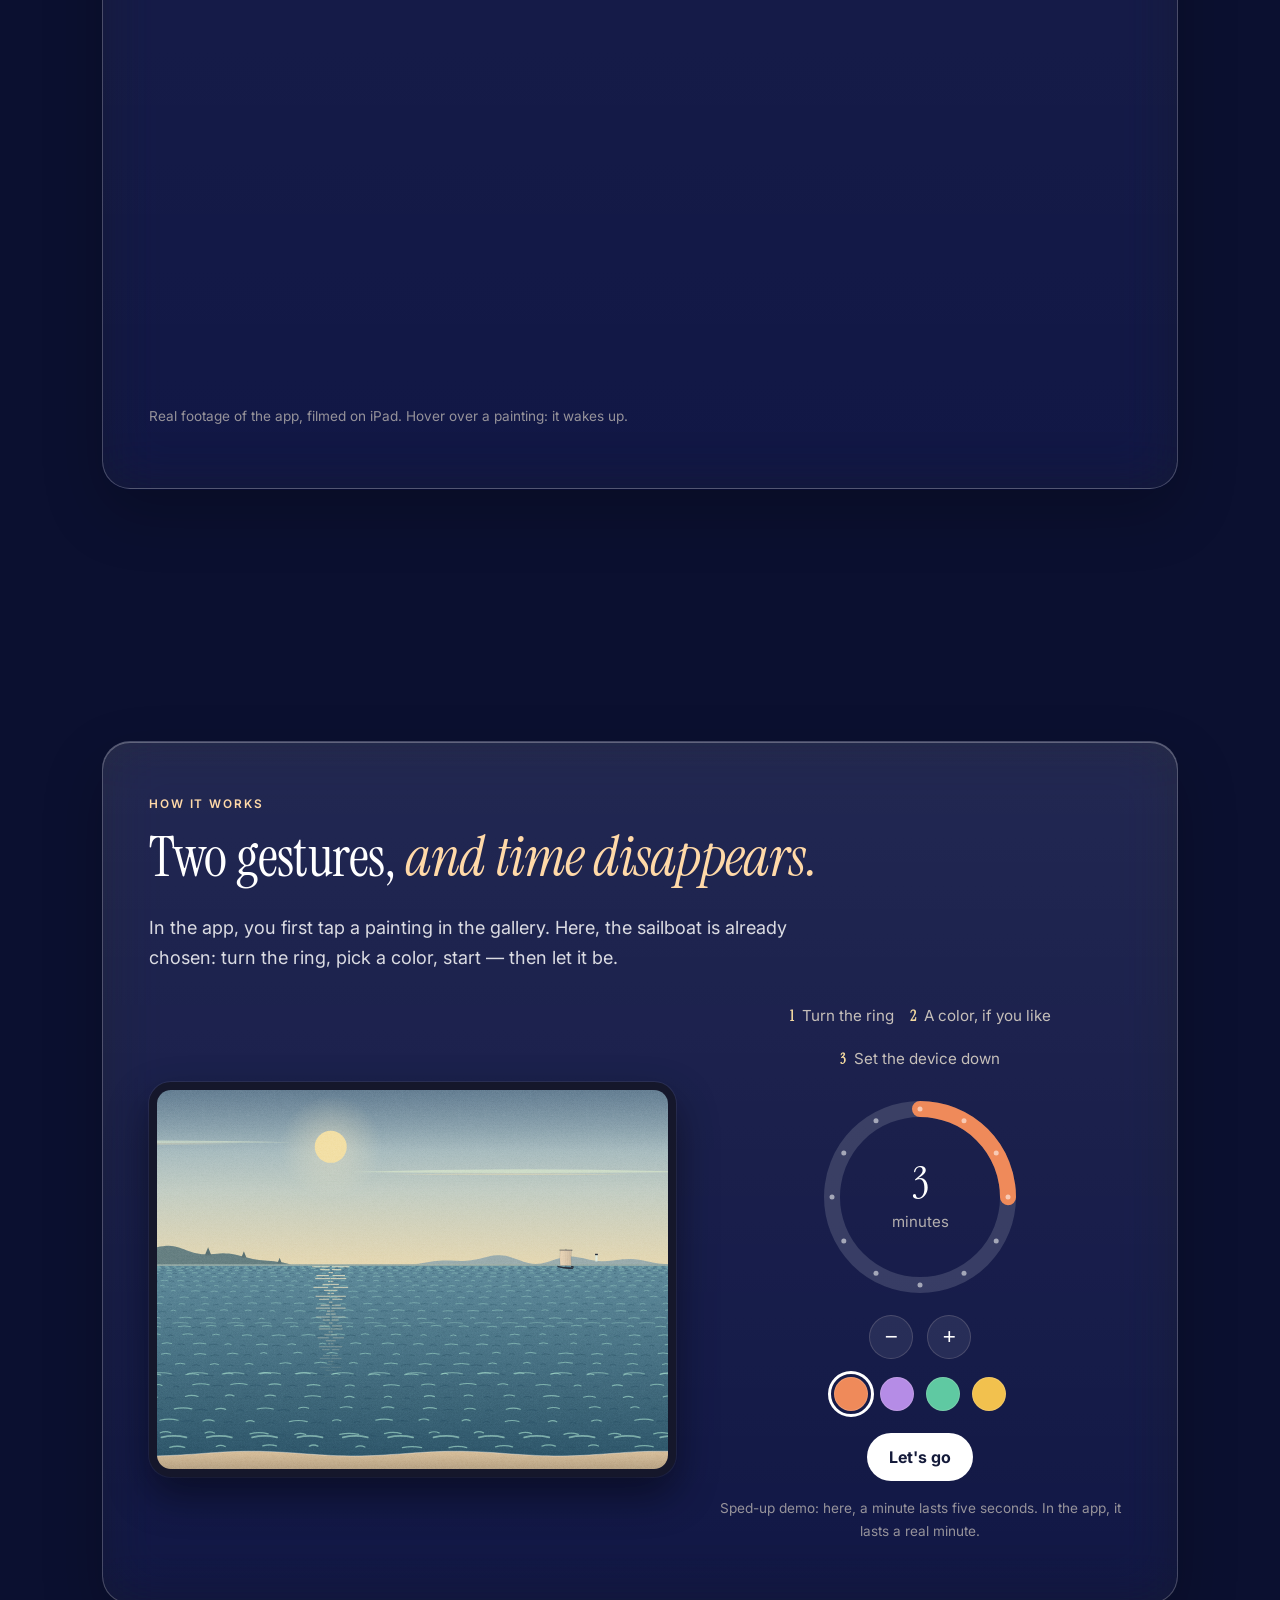
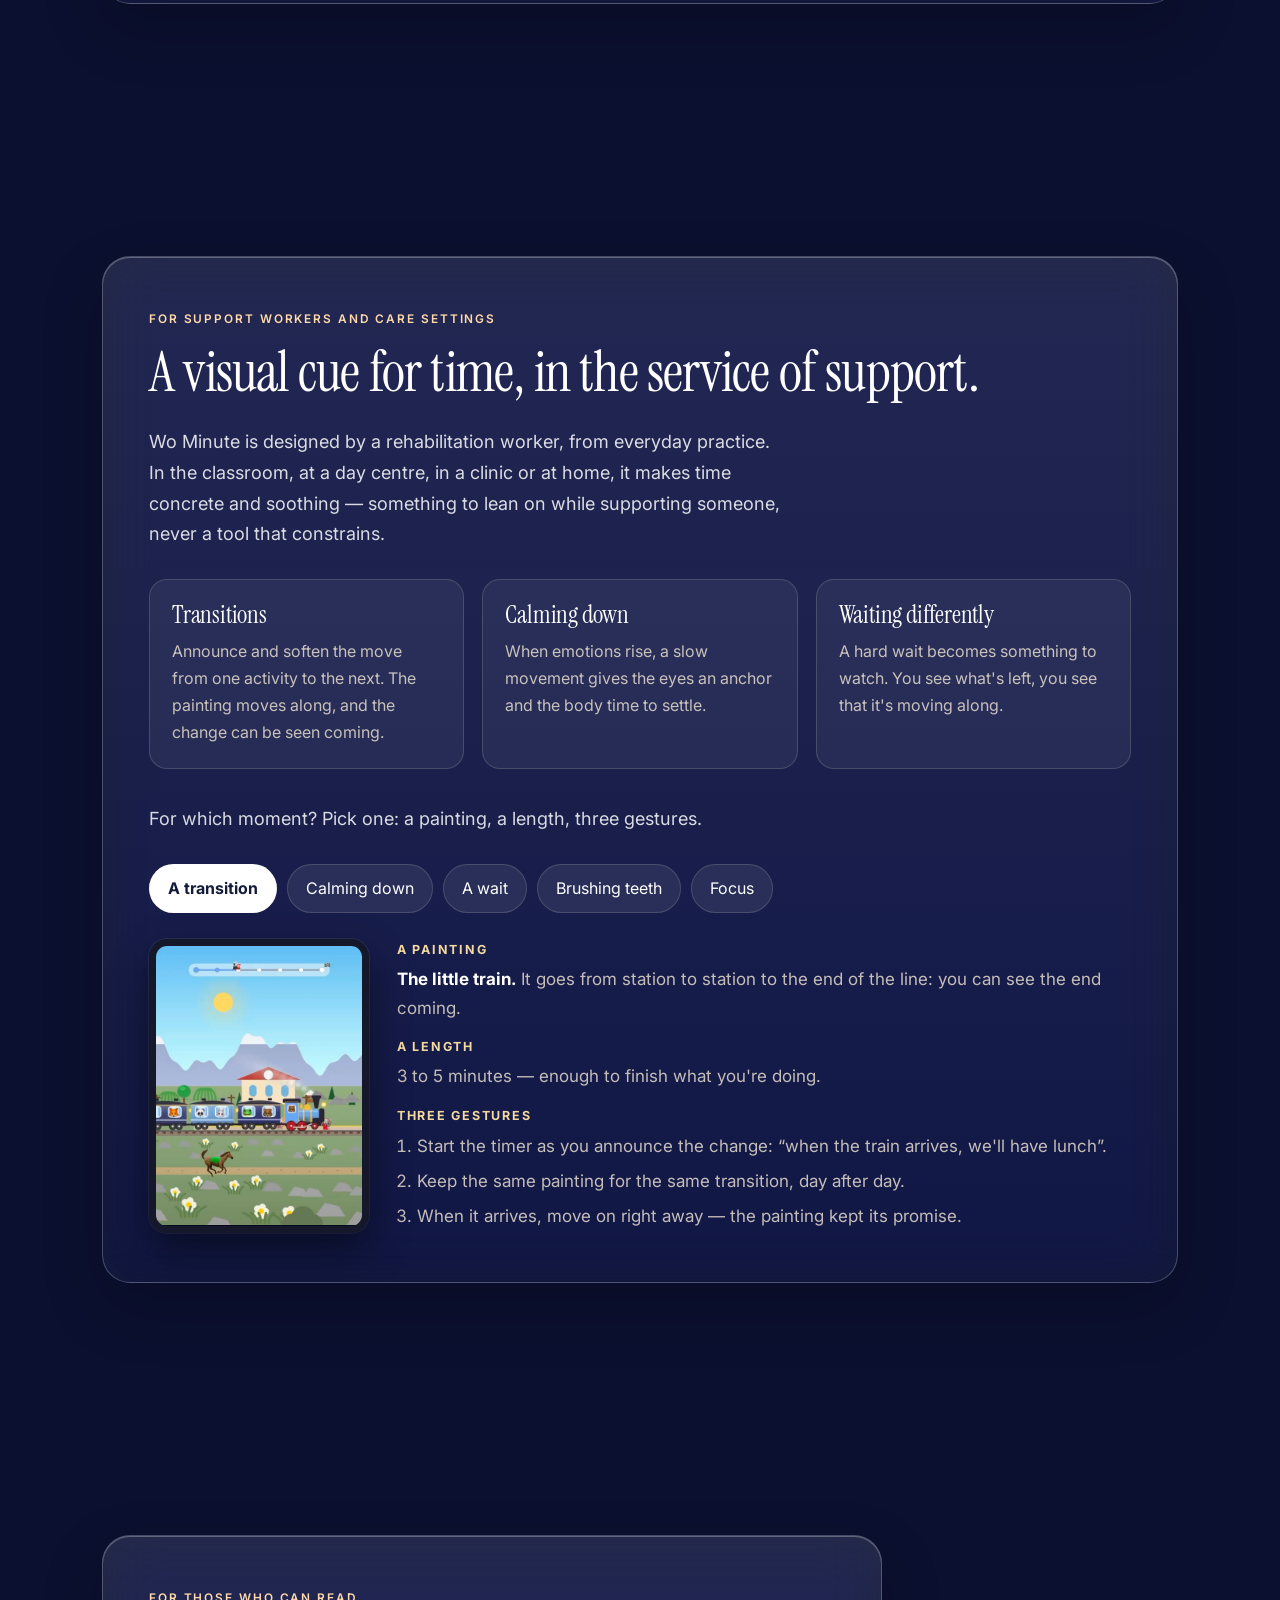
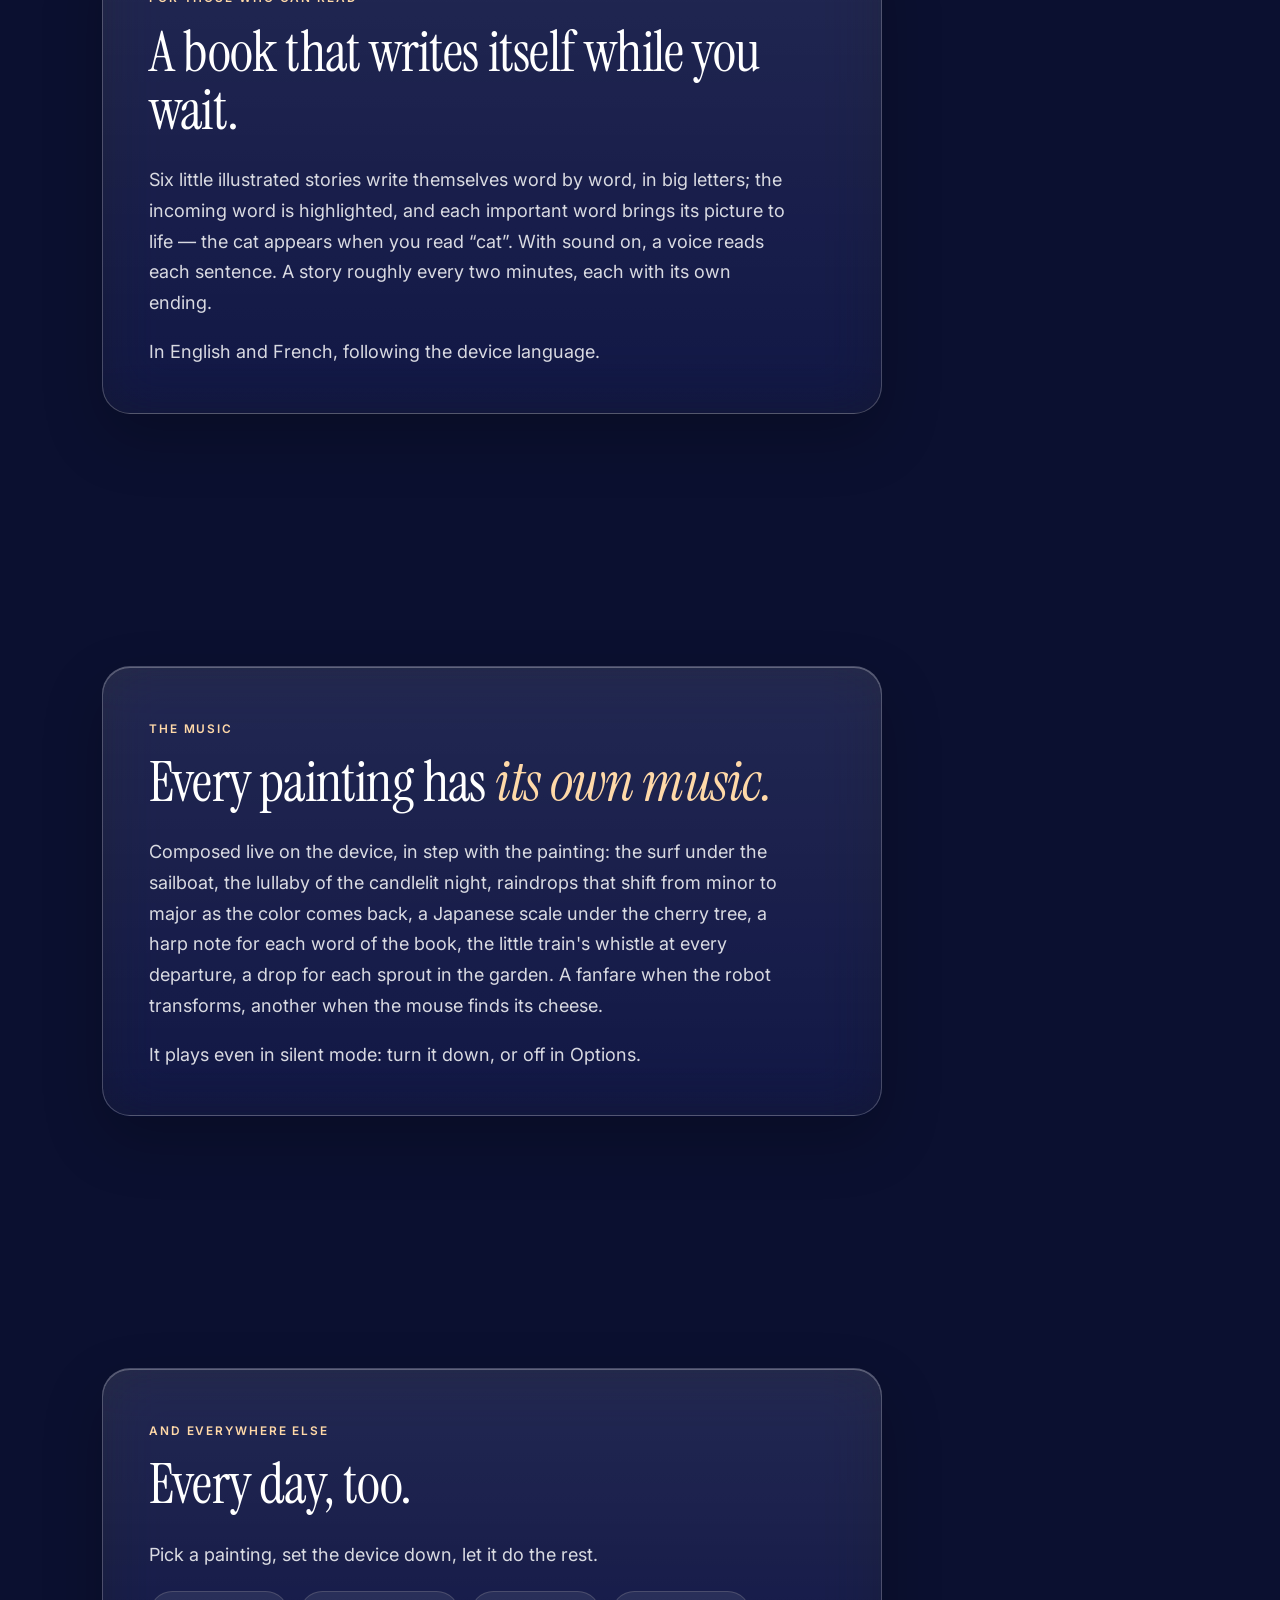
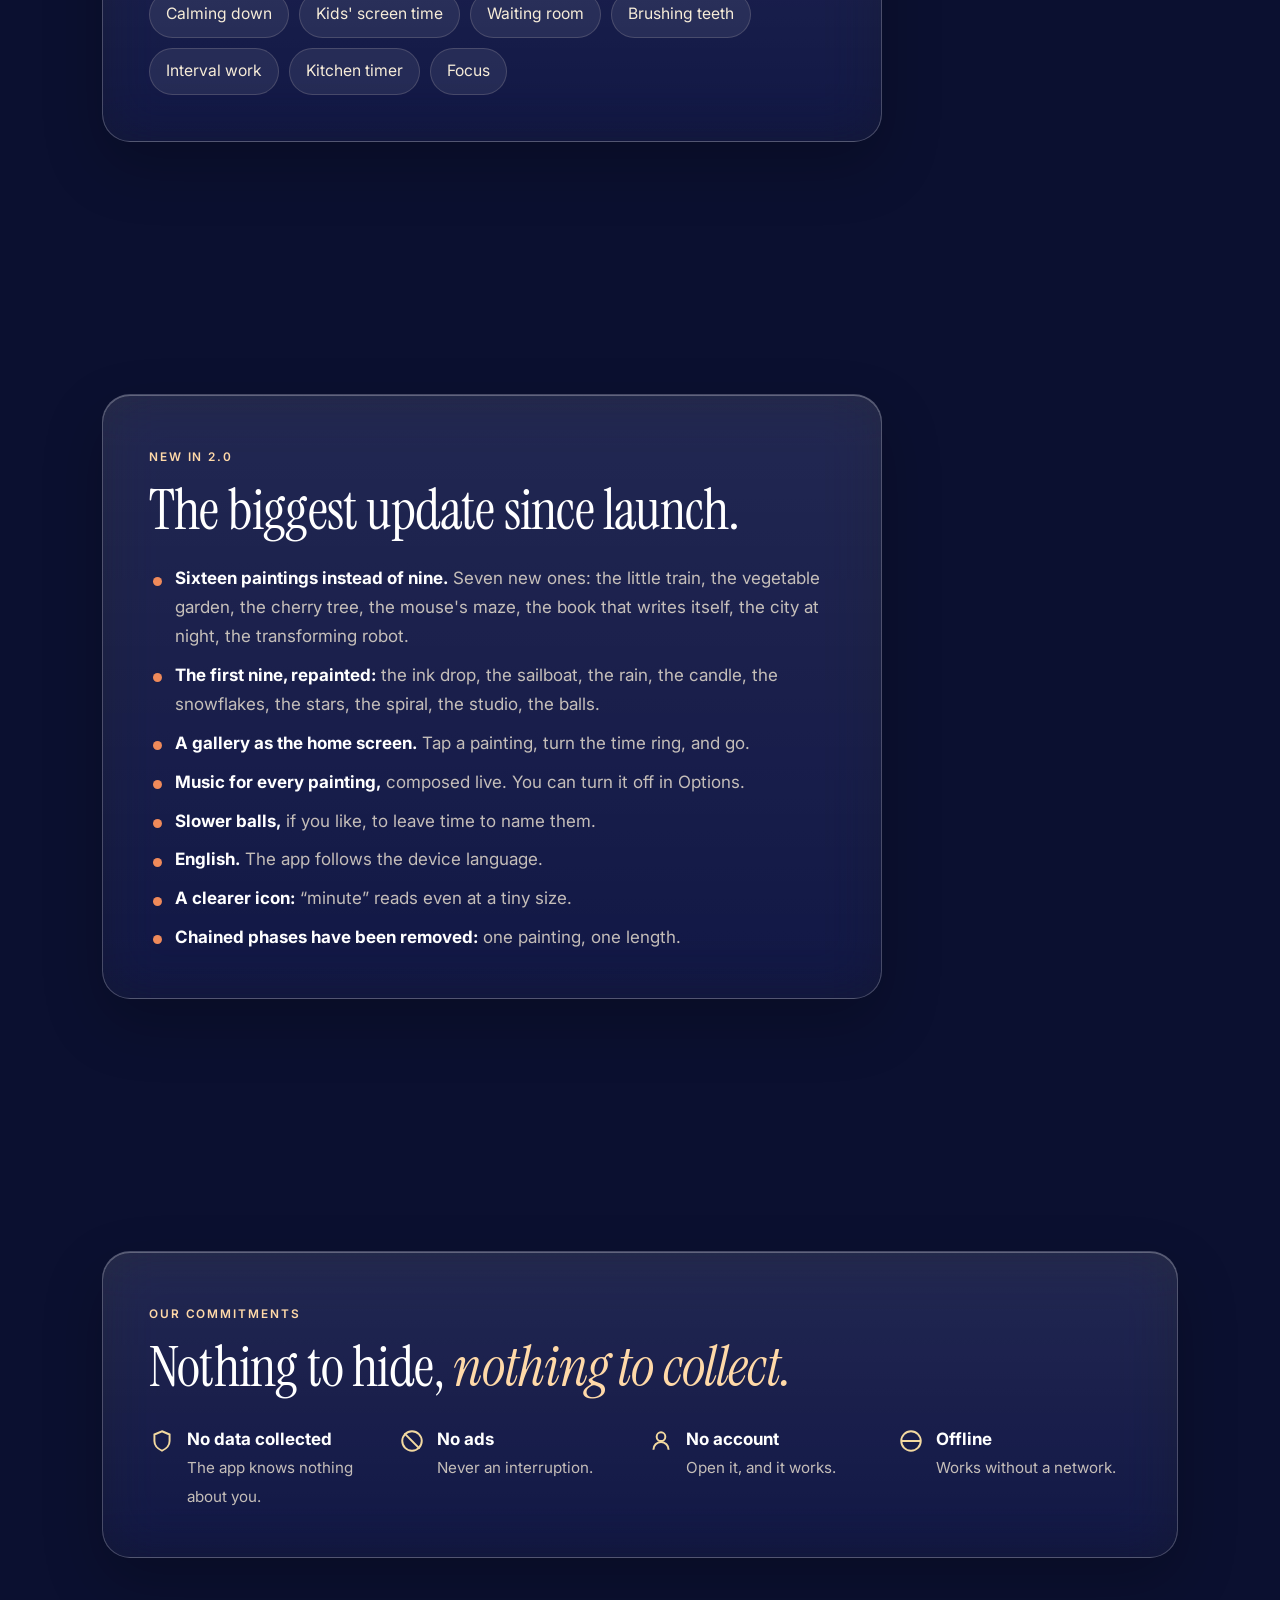
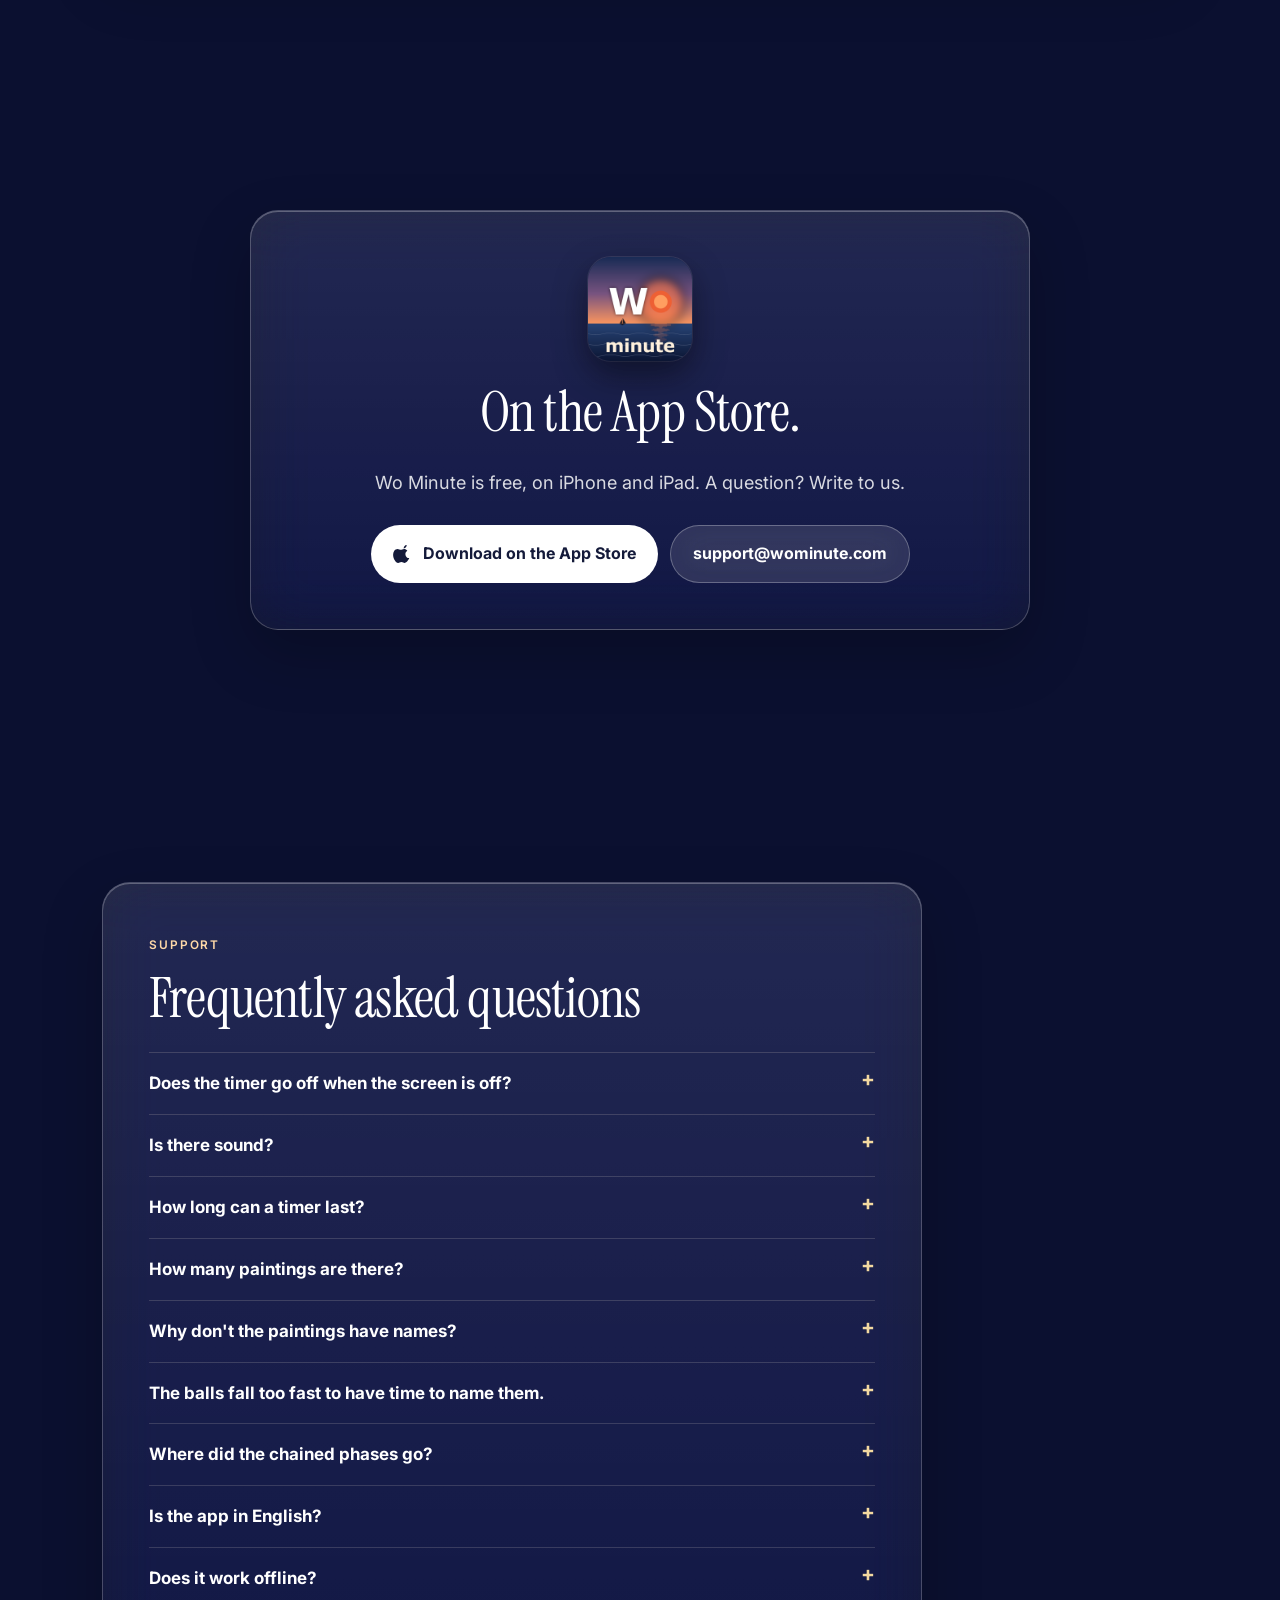
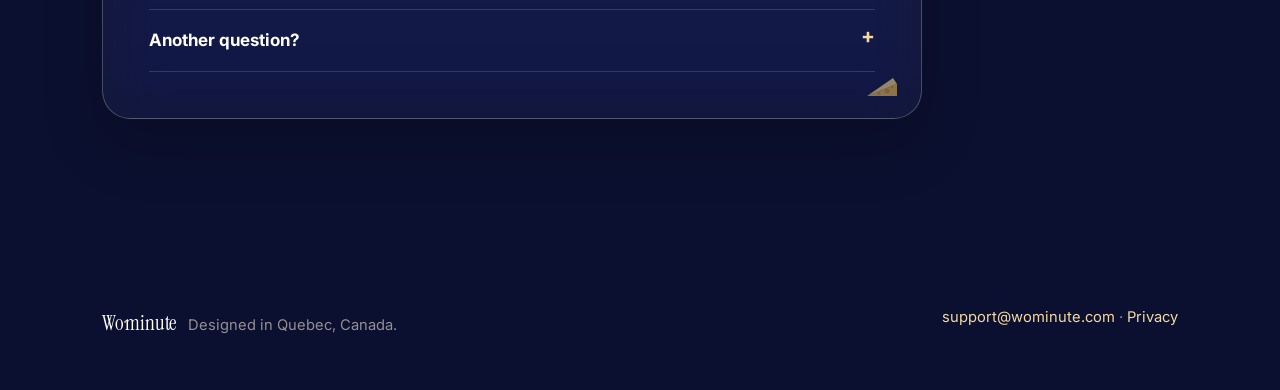
==== commit 68696a6e: "Site : sur Android, pas de bouton App Store qui ne mène nulle part — une note honnête (iPhone et iPa" ====
--- a/en/index.html
+++ b/en/index.html
@@ -308,6 +308,7 @@
 <script src="/estampe.js"></script>
 <script src="/ciel.js"></script>
 <script>window.WM_TEXTES = {"b": {"relancer": "Start again", "milieu": "Without looking at the numbers: how much is left?", "fin": "Which one were you watching?"}, "a": {"parti": "Let's go", "recommencer": "Start over", "pause": "Pause", "reprendre": "Resume", "couleurs": {"corail": "Coral", "lavande": "Lavender", "menthe": "Mint", "soleil": "Sun"}}, "c": [{"nom": "A transition", "video": "train", "tableau": "<b>The little train.</b> It goes from station to station to the end of the line: you can see the end coming.", "duree": "3 to 5 minutes — enough to finish what you're doing.", "gestes": ["Start the timer as you announce the change: “when the train arrives, we'll have lunch”.", "Keep the same painting for the same transition, day after day.", "When it arrives, move on right away — the painting kept its promise."]}, {"nom": "Calming down", "video": "bougie", "tableau": "<b>The candle.</b> A candle in a bedroom: the slowest movement in the app.", "duree": "3 to 5 minutes.", "gestes": ["Offer, don't impose: “shall we watch the candle together?”.", "Turn the music down or off if the sound bothers.", "Sit alongside and watch too, without talking."]}, {"nom": "A wait", "video": "labyrinthe", "tableau": "<b>The maze.</b> The mouse is looking for its cheese: something is always happening.", "duree": "The real length of the wait, not a reassuring one.", "gestes": ["Pick an honest length; if the wait drags on, start again rather than promise.", "Let the person choose the painting.", "Talk about what you see together: “she found a shortcut!”."]}, {"nom": "Brushing teeth", "video": "potager", "tableau": "<b>The vegetable garden.</b> From seed to harvest: you brush until everything has grown.", "duree": "2 minutes.", "gestes": ["Set the device where it can be seen in the mirror.", "Always the same painting, so it becomes a routine.", "Celebrate the harvest, not the clean teeth."]}, {"nom": "Focus", "video": "spirale", "tableau": "<b>The spiral.</b> Seeds set at the golden angle: discreet, no story to grab attention.", "duree": "10 to 12 minutes, then a break.", "gestes": ["Set the device away from the work, in the corner of your eye.", "Turn the music off.", "At the end, take a real break before starting again."]}]};</script>
+<script>window.WM_TEXTES.android = {"ancre": "#how", "court": "Try it", "note": "Wo Minute is available on iPhone and iPad. On Android, you can try it right here, in your browser."};</script>
 <script src="/interactif.js"></script>
 <script>window.WM_SOURIS = { mot: "She found her cheese." };</script>
 <script src="/surprises.js"></script>
--- a/site.css
+++ b/site.css
@@ -274,3 +274,9 @@
   font-family:var(--titre); font-size:1.35rem; opacity:0; transition:opacity .5s, transform .5s var(--ease); pointer-events:none}
 .mot-souris.vu{opacity:1; transform:translate(-50%,0)}
 @media (prefers-reduced-motion:reduce){ .tableaux .tel{transition:none} .souris,.souris .paupieres,.souris .moustache{animation:none; transition:none} }
+
+/* Android : l'app n'existe que sur iPhone et iPad — on le dit au lieu d'un bouton qui ne mène nulle part */
+.note-android{margin:24px 0 0; padding:12px 16px; border-radius:16px; font-size:.95rem; line-height:1.5; color:#fff;
+  background:rgba(255,255,255,.10); border:1px solid rgba(255,255,255,.24); max-width:520px}
+.carte .note-android{margin:0 auto 18px}
+.android .actions{margin-top:16px}
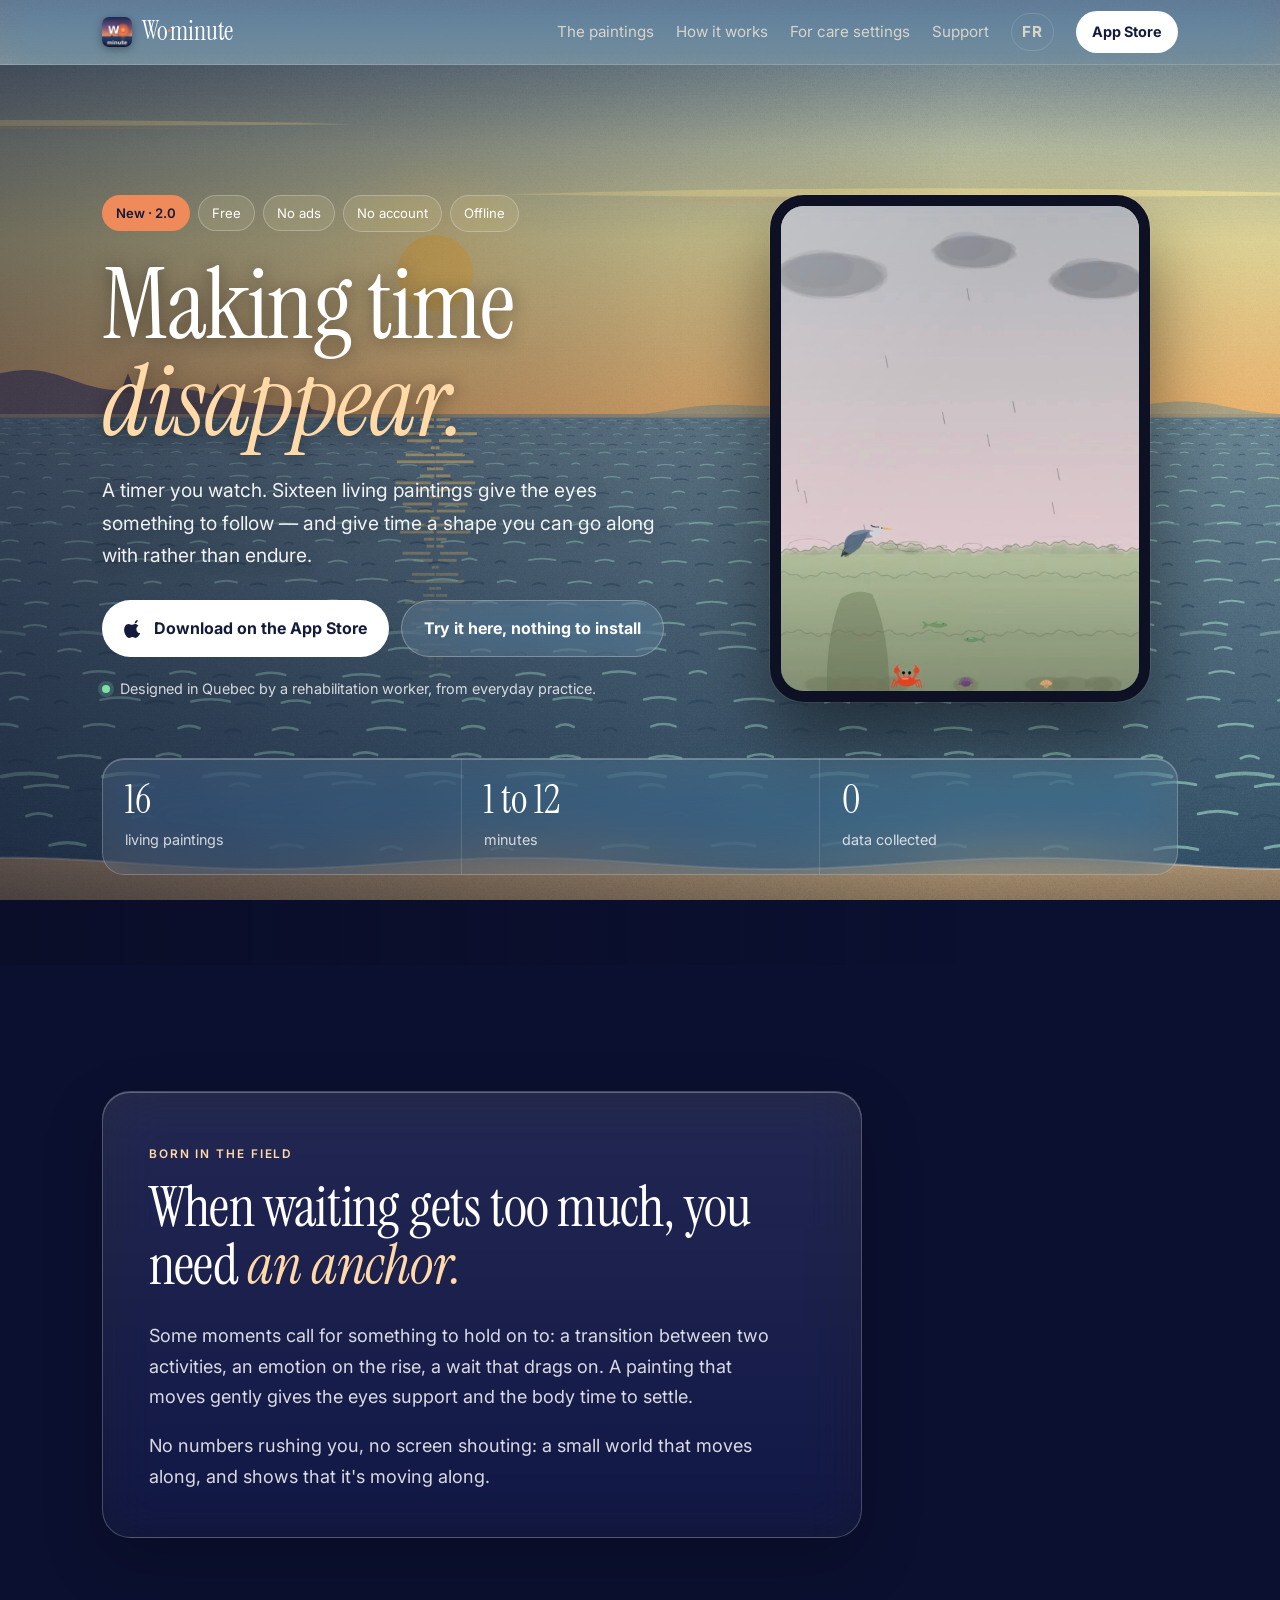
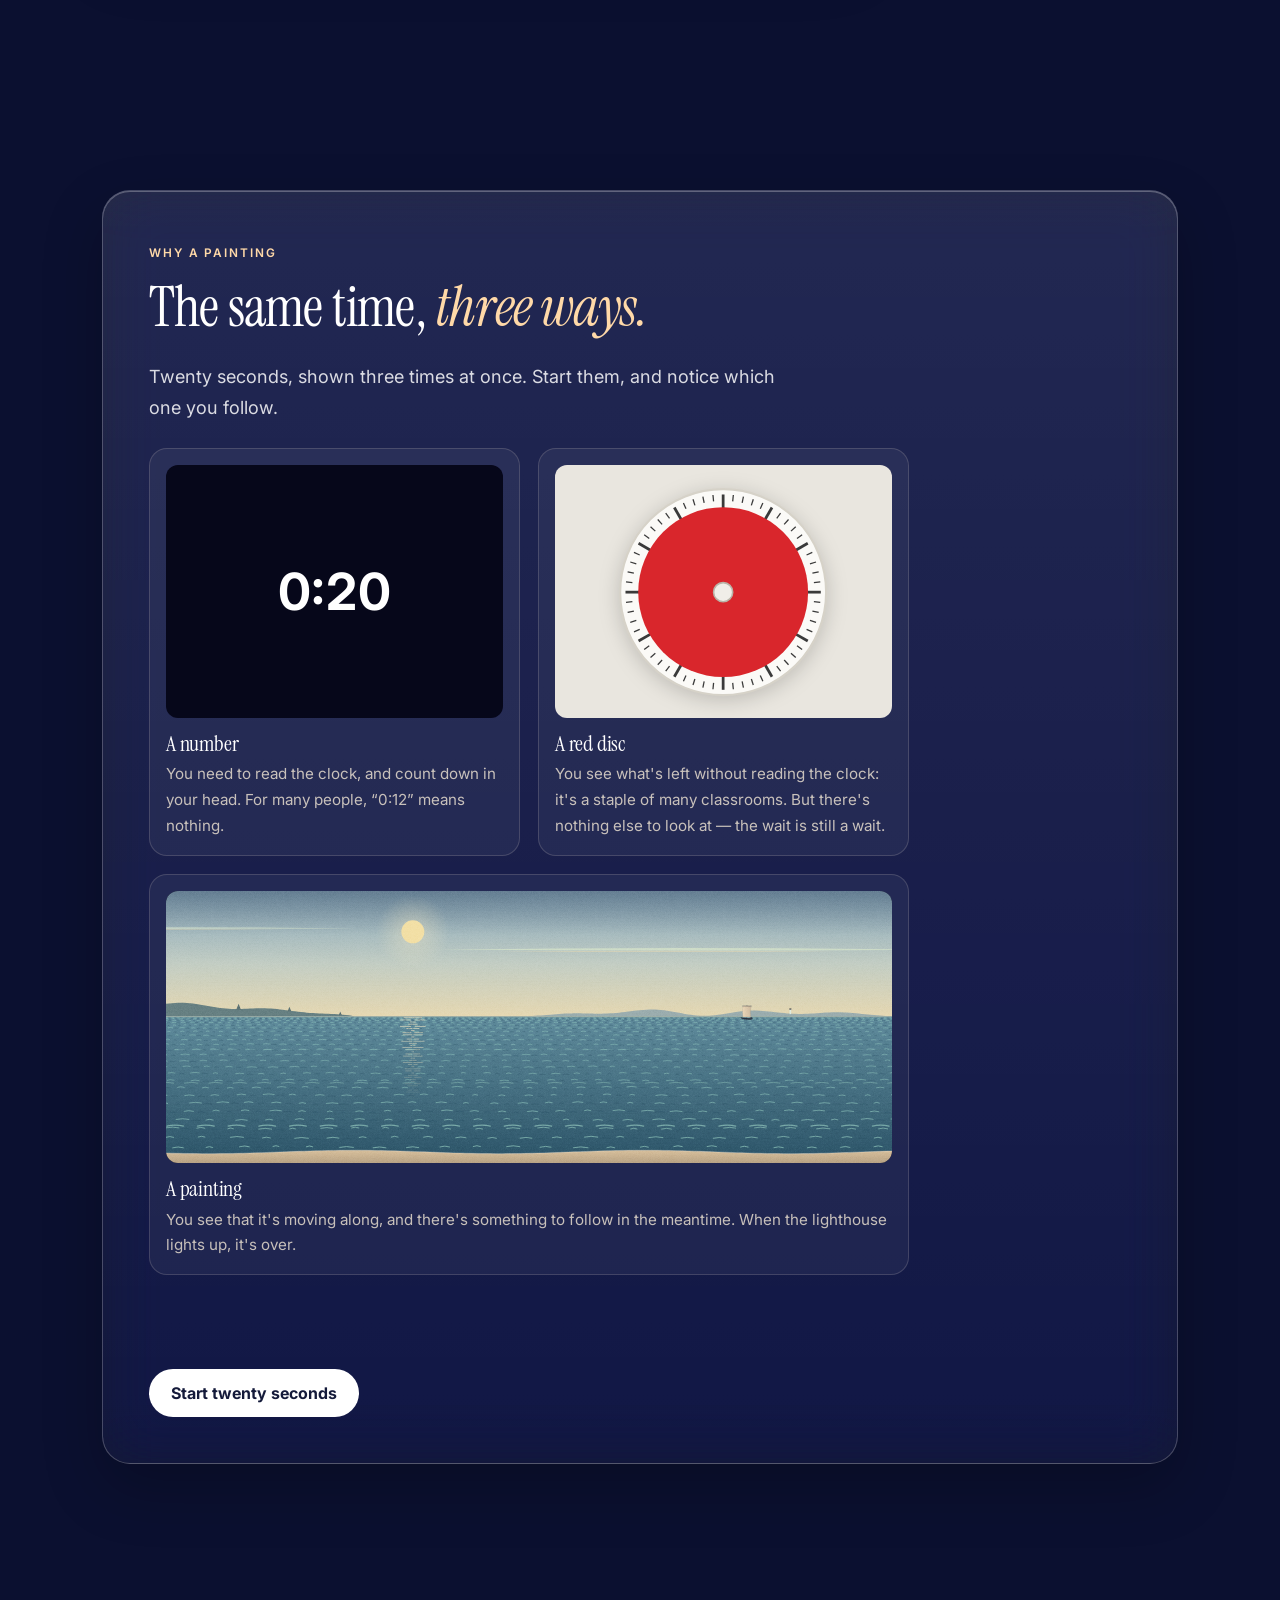
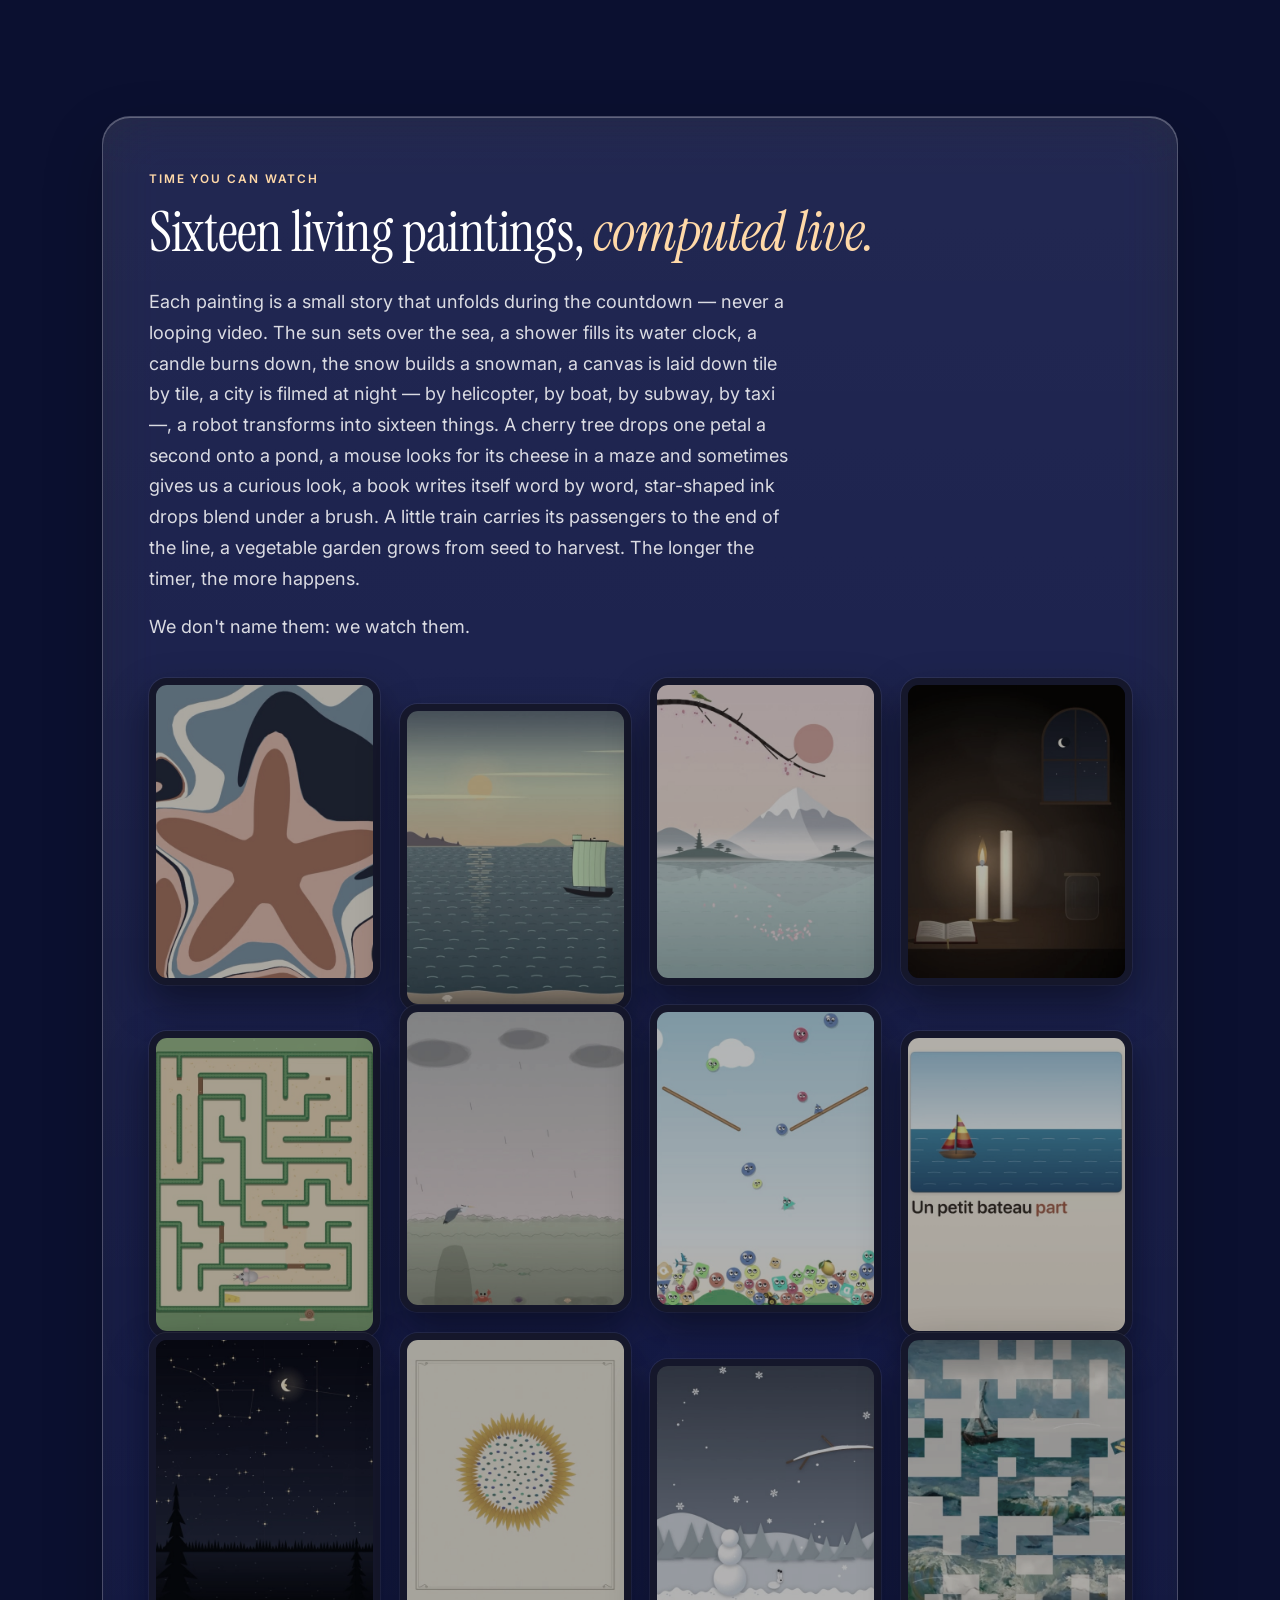
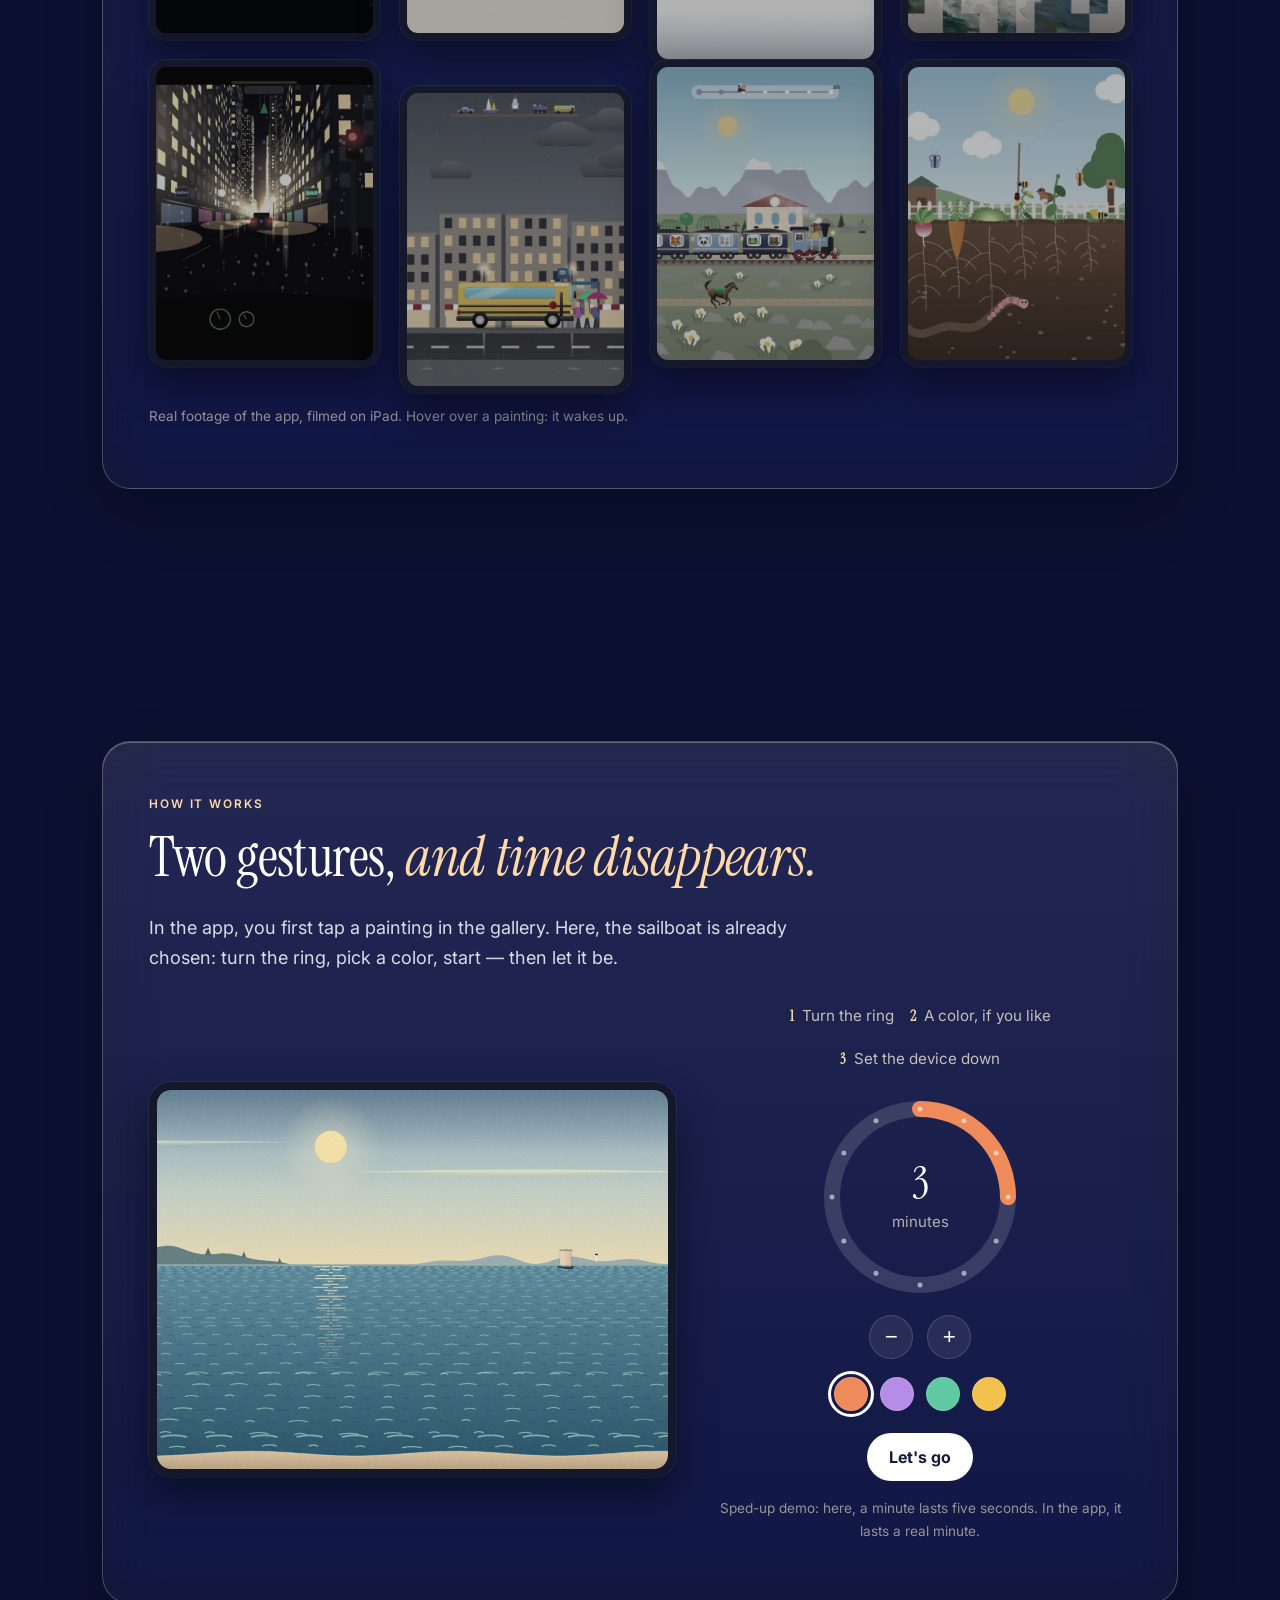
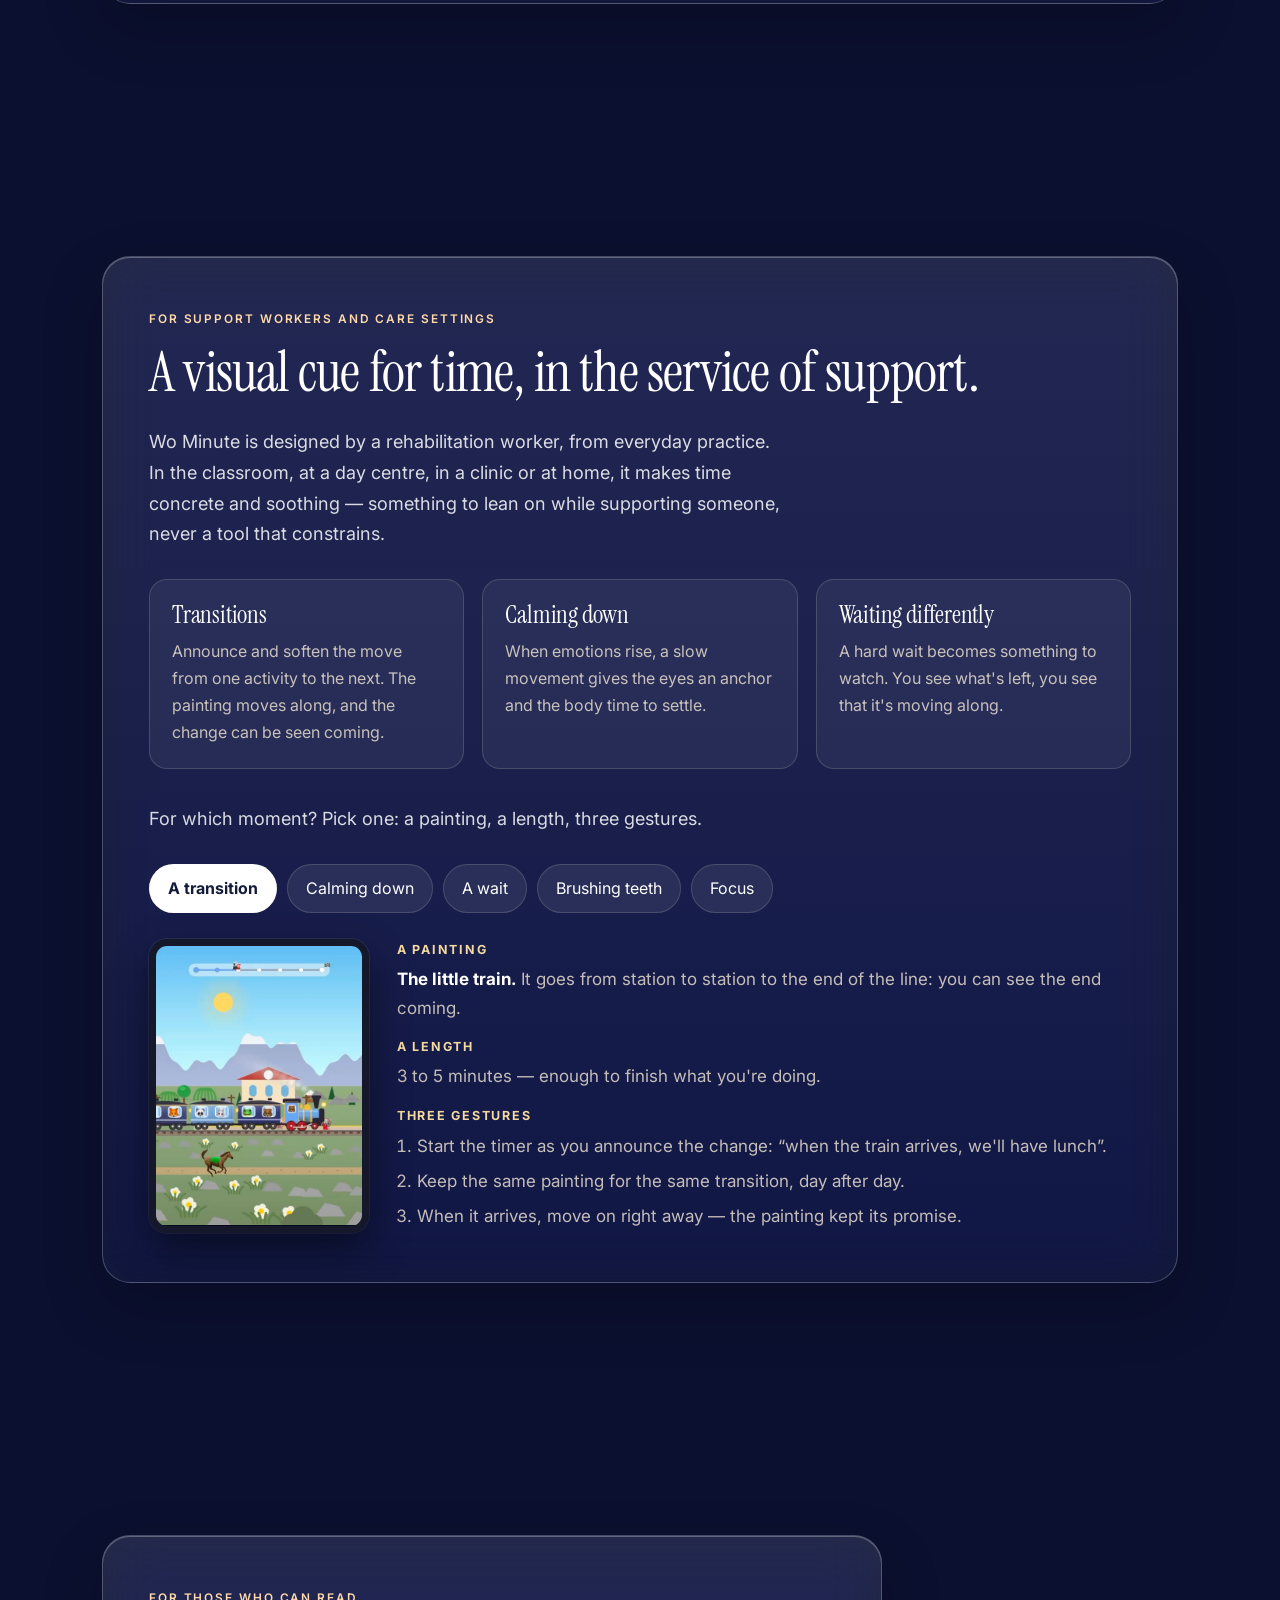
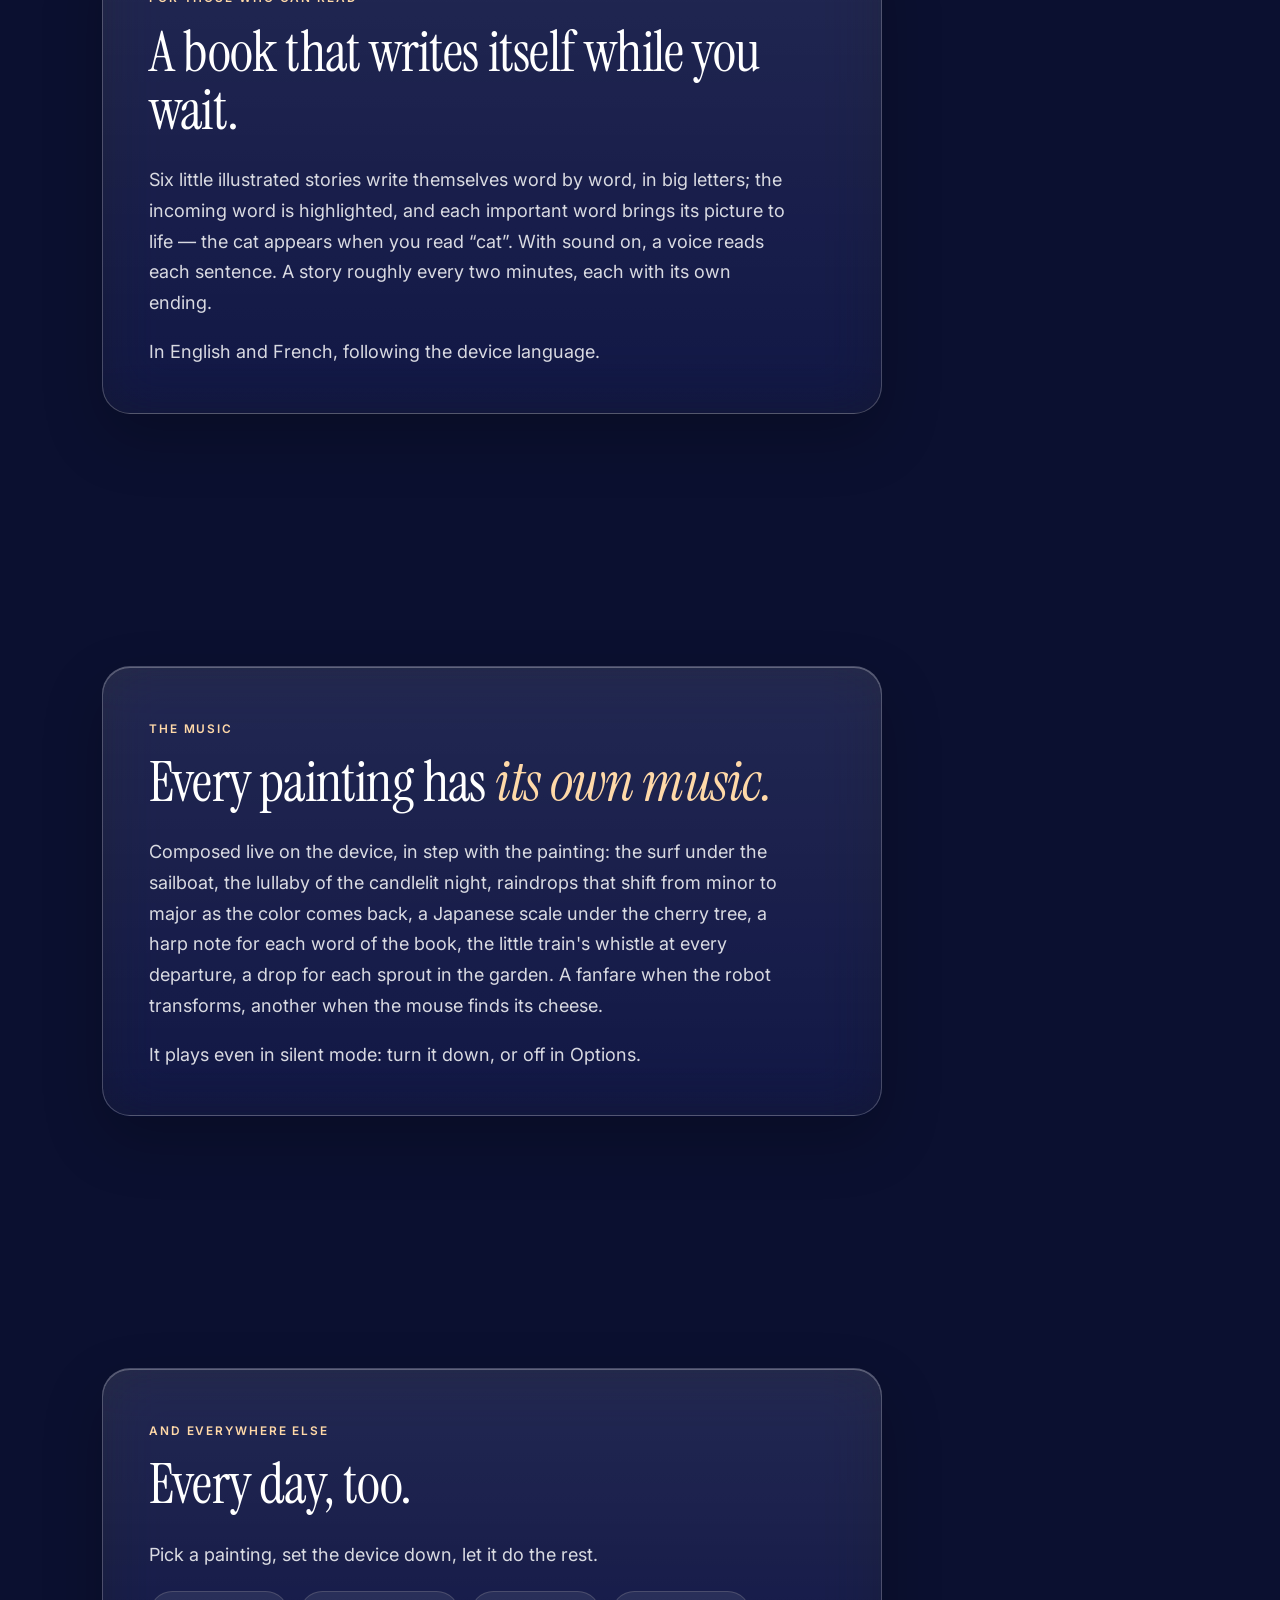
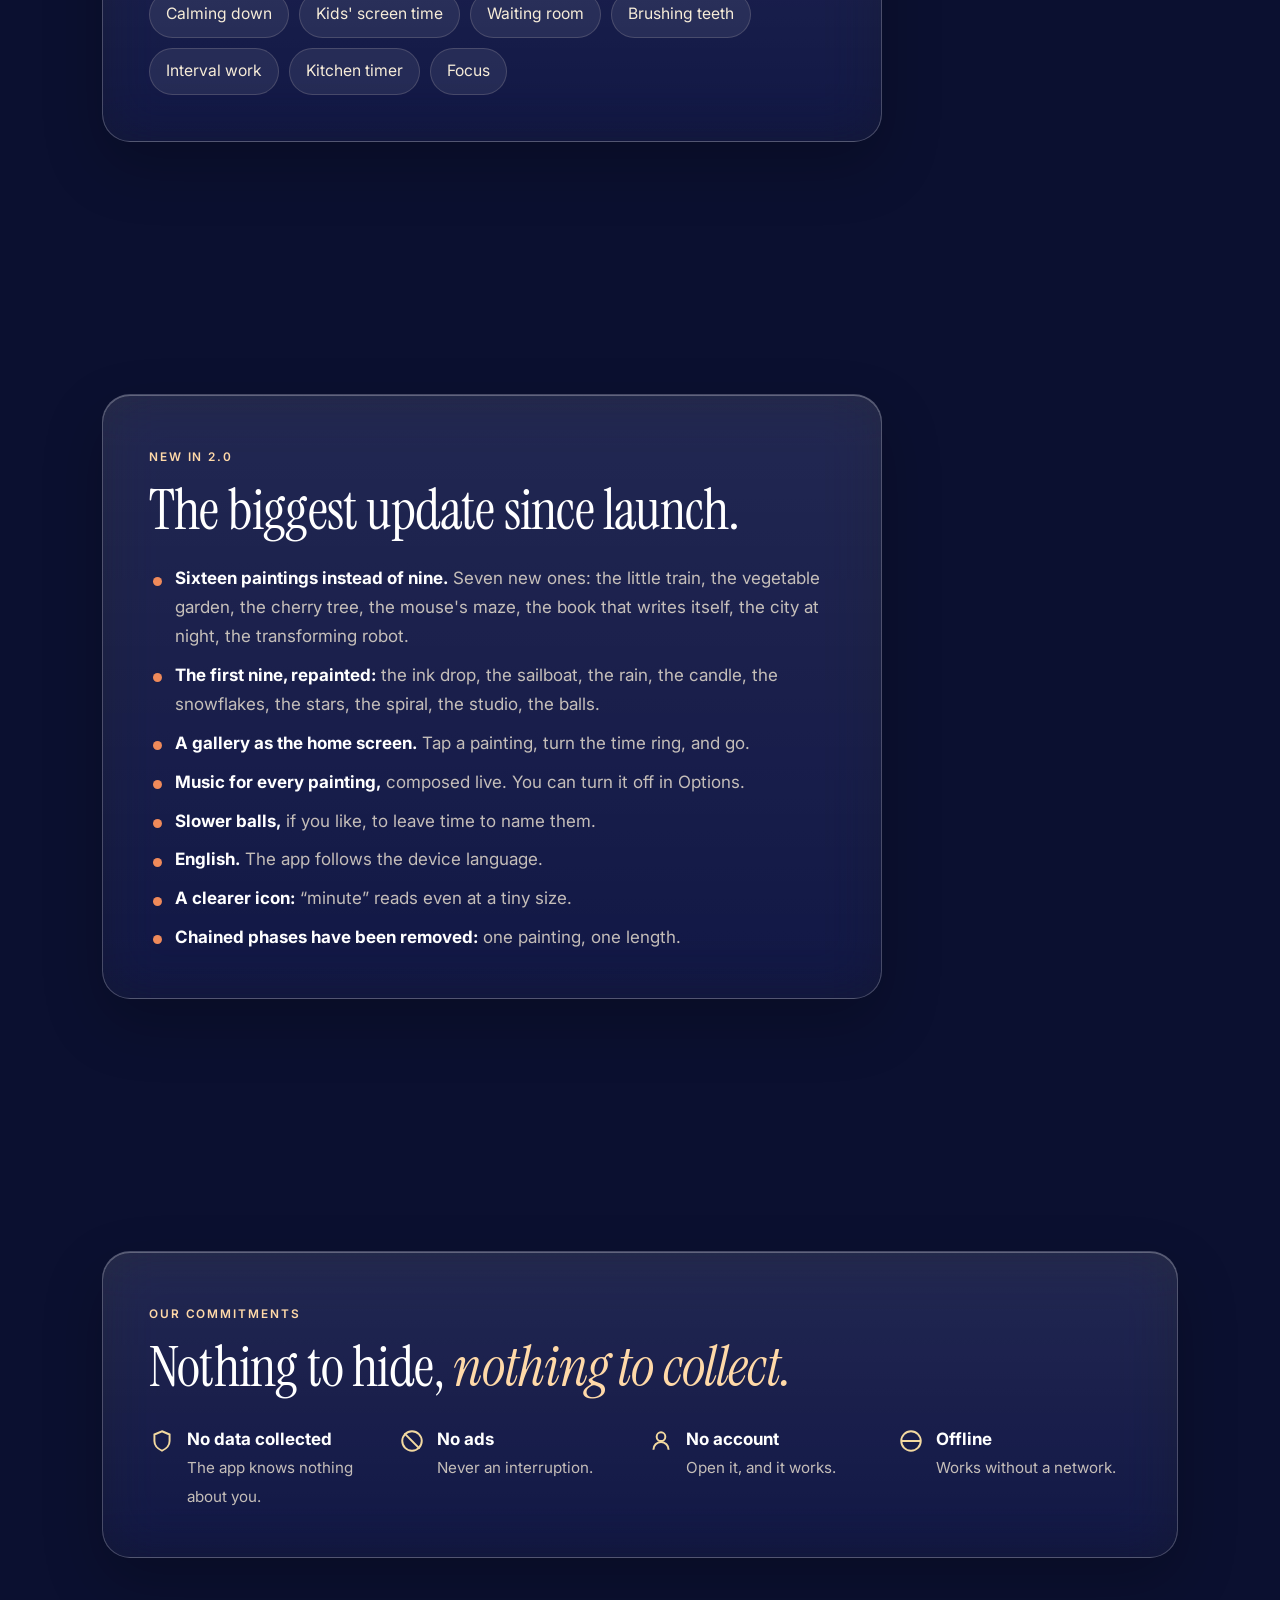
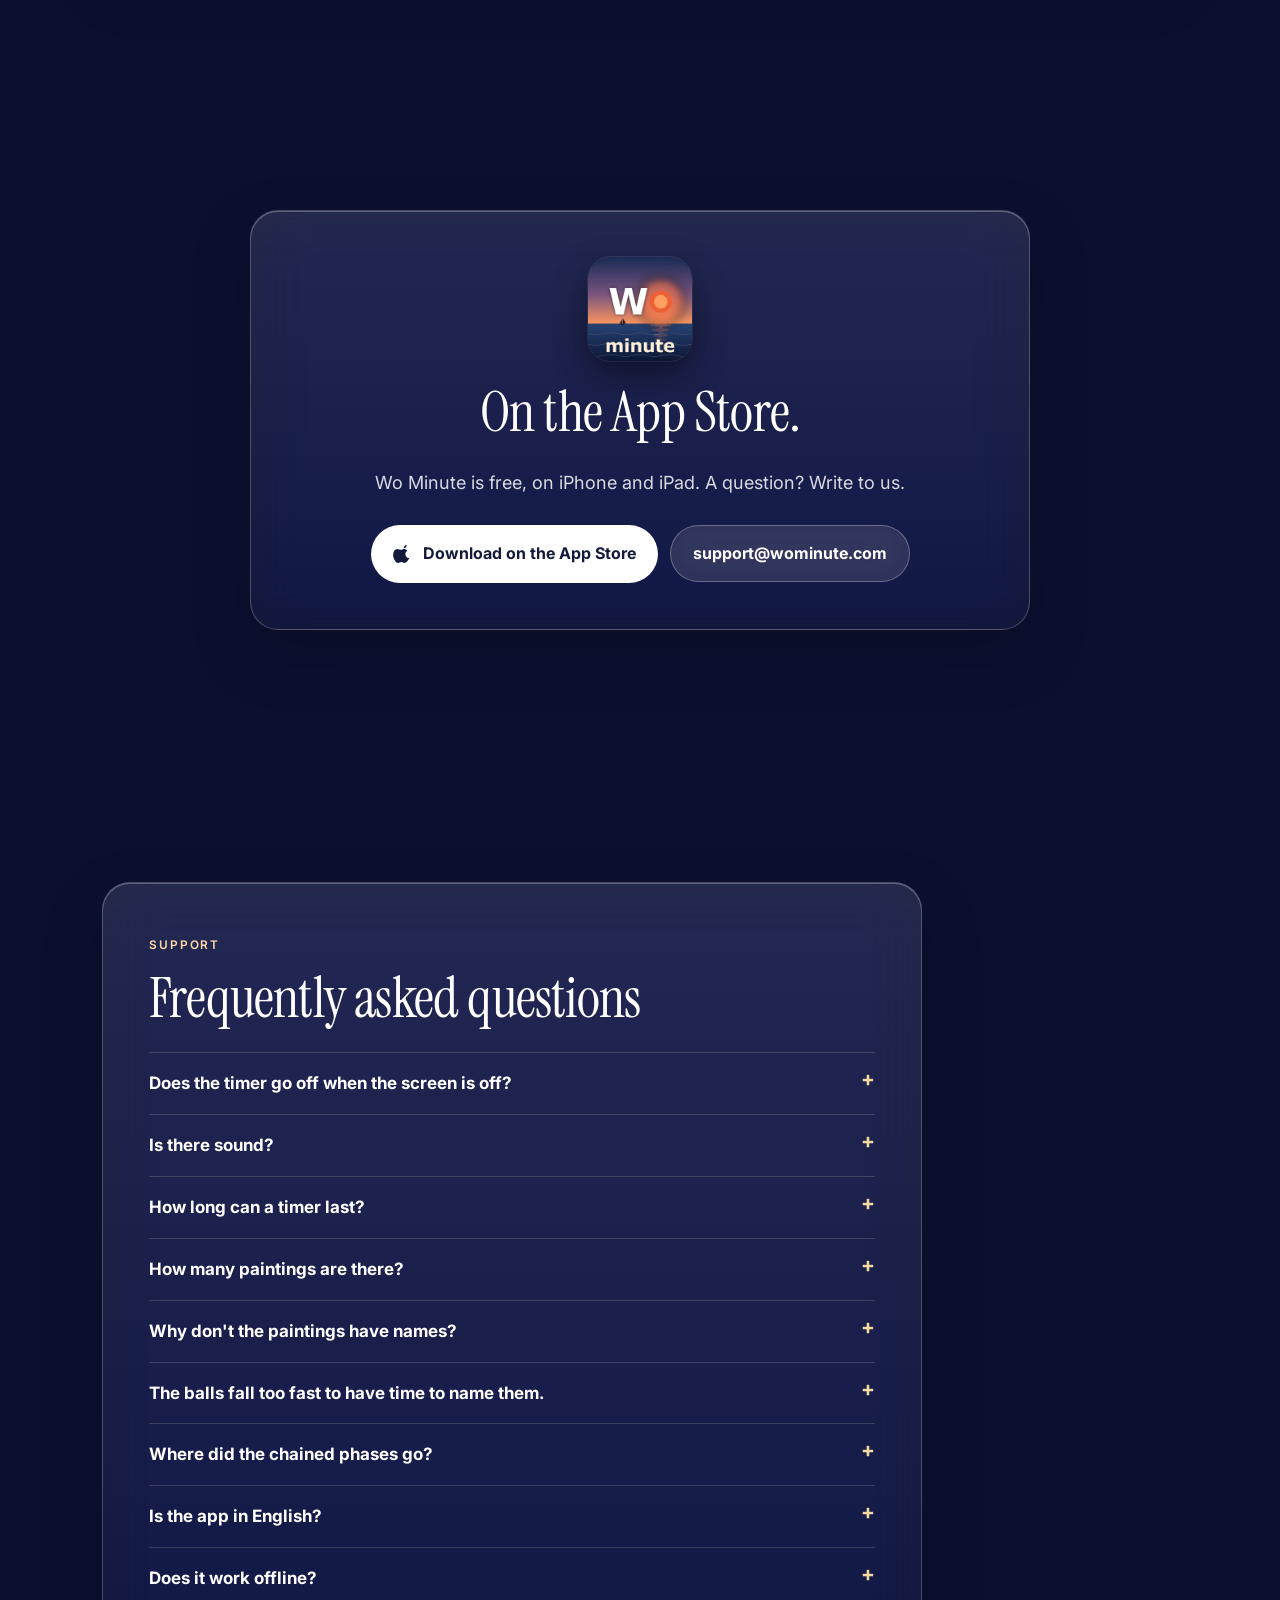
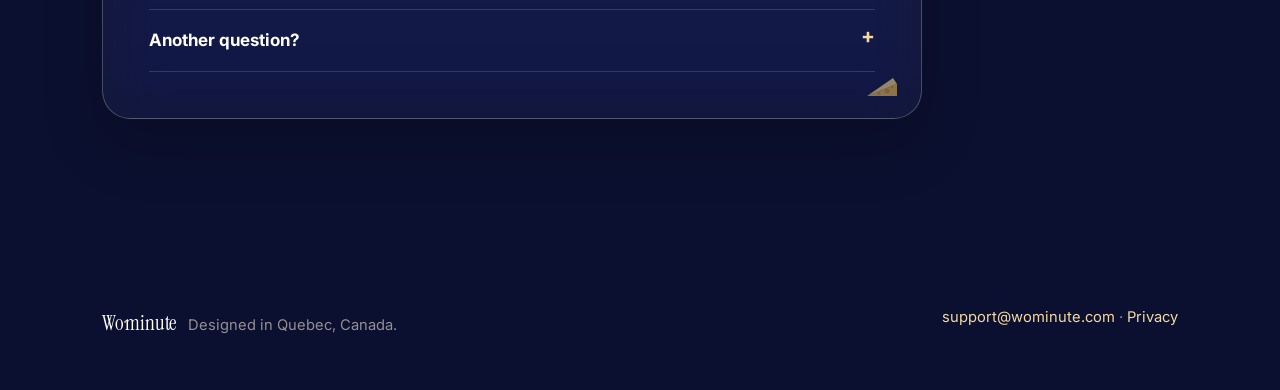
==== commit fe072a46: "Site : l'iPad de l'ouverture joue la Pluie et son héron, plus le petit train Martin : « j'aurais pré" ====
--- a/en/index.html
+++ b/en/index.html
@@ -53,7 +53,7 @@
           </div>
           <div class="confiance" style="margin-top:20px"><i></i>Designed in Quebec by a rehabilitation worker, from everyday practice.</div>
         </div>
-        <div class="appareil"><video muted loop playsinline autoplay preload="auto" poster="/scenes/train.jpg" aria-label="Wo Minute's little train, filmed on iPad"><source src="/scenes/train.mp4" type="video/mp4"></video></div>
+        <div class="appareil"><video muted loop playsinline autoplay preload="auto" poster="/scenes/pluie.jpg" aria-label="Wo Minute's rain and its heron, filmed on iPad"><source src="/scenes/pluie.mp4" type="video/mp4"></video></div>
       </div>
       <div class="chiffres-ouv"><div><b>16</b><span>living paintings</span></div><div><b>1 to 12</b><span>minutes</span></div><div><b>0</b><span>data collected</span></div></div>
     </div>
